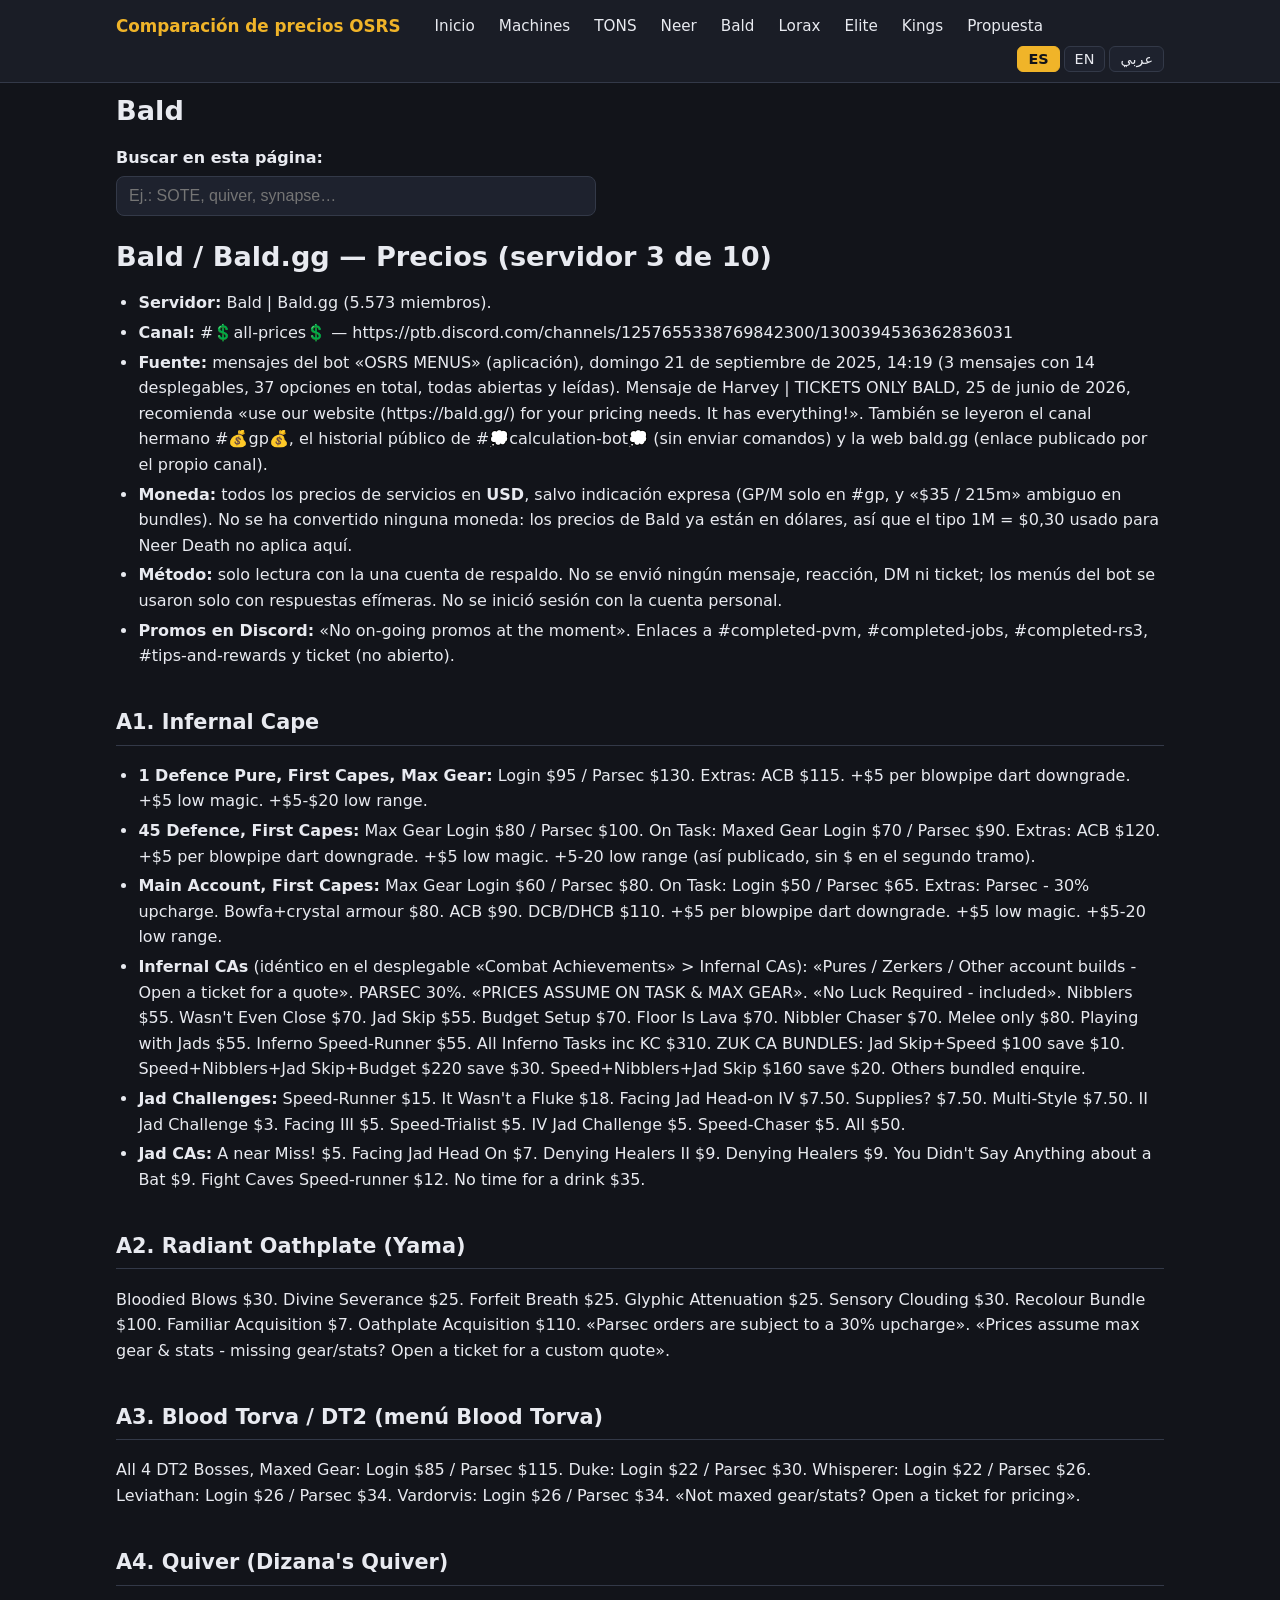
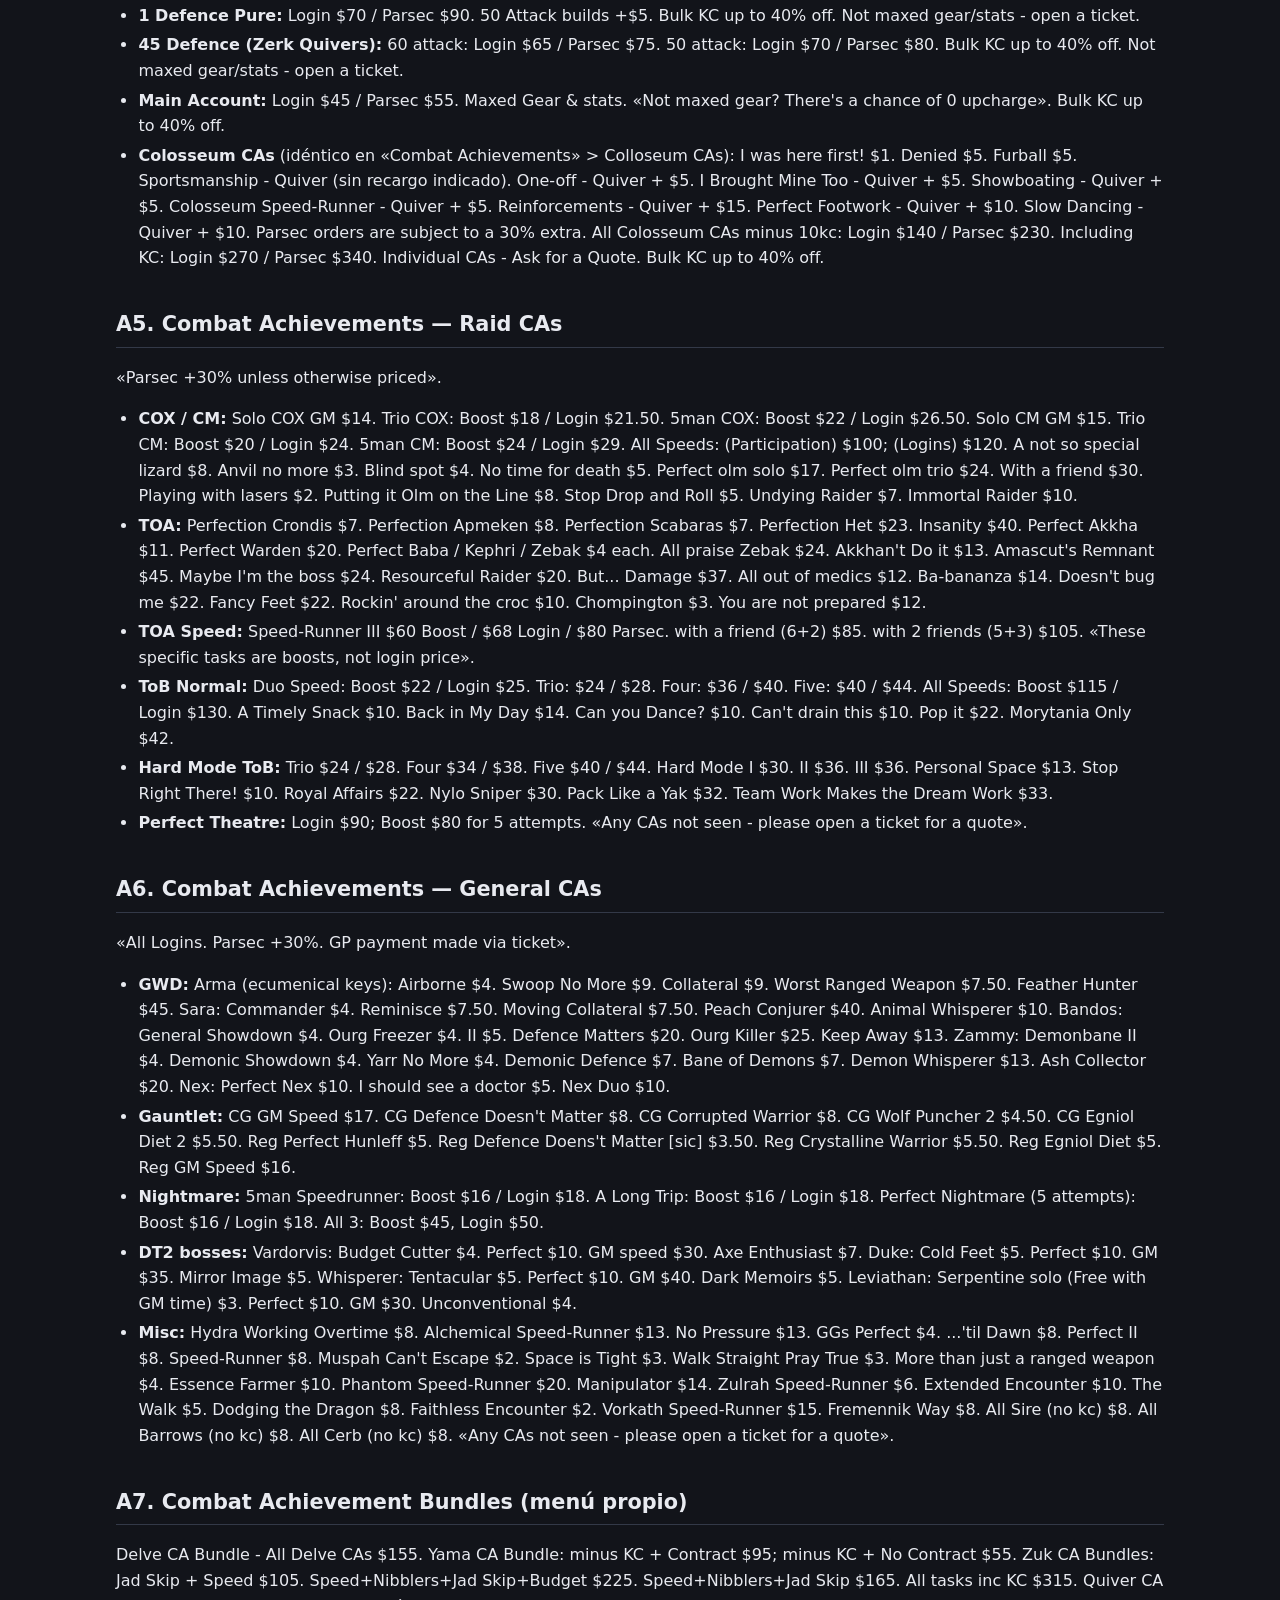
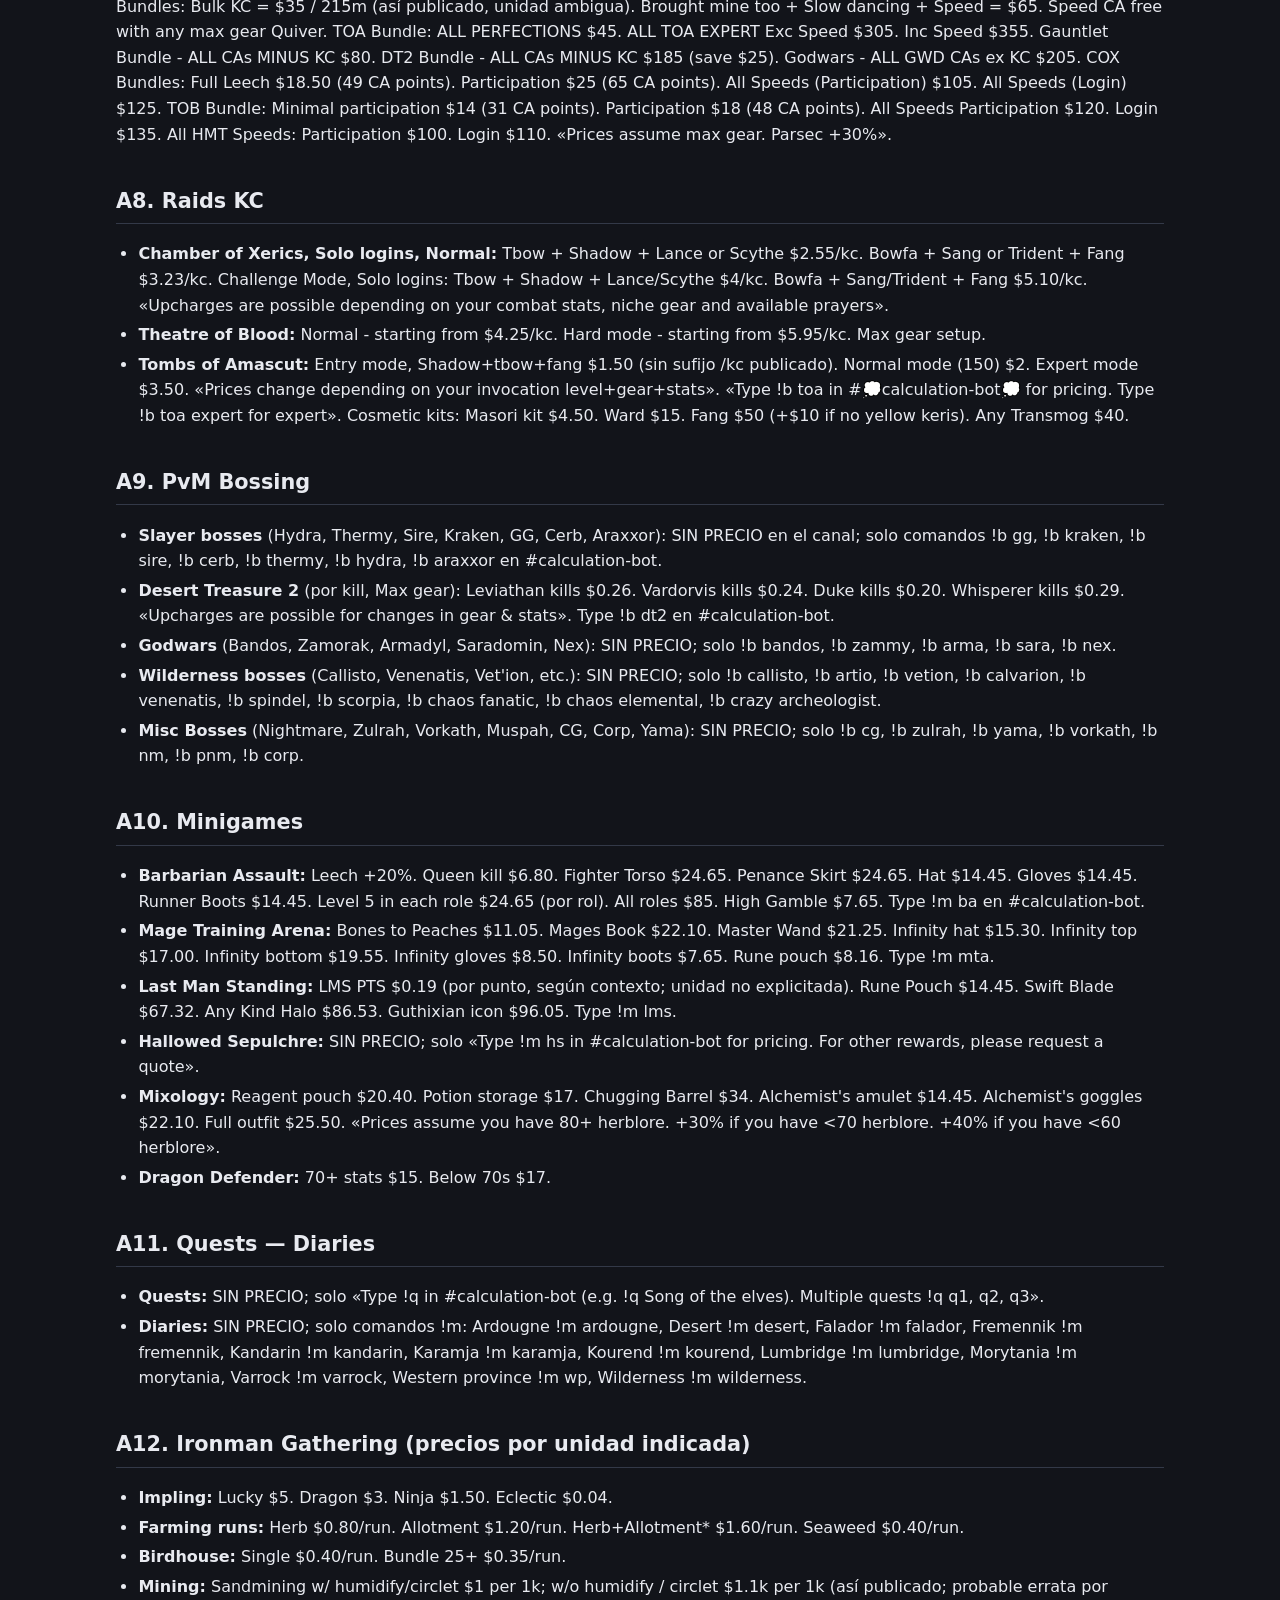
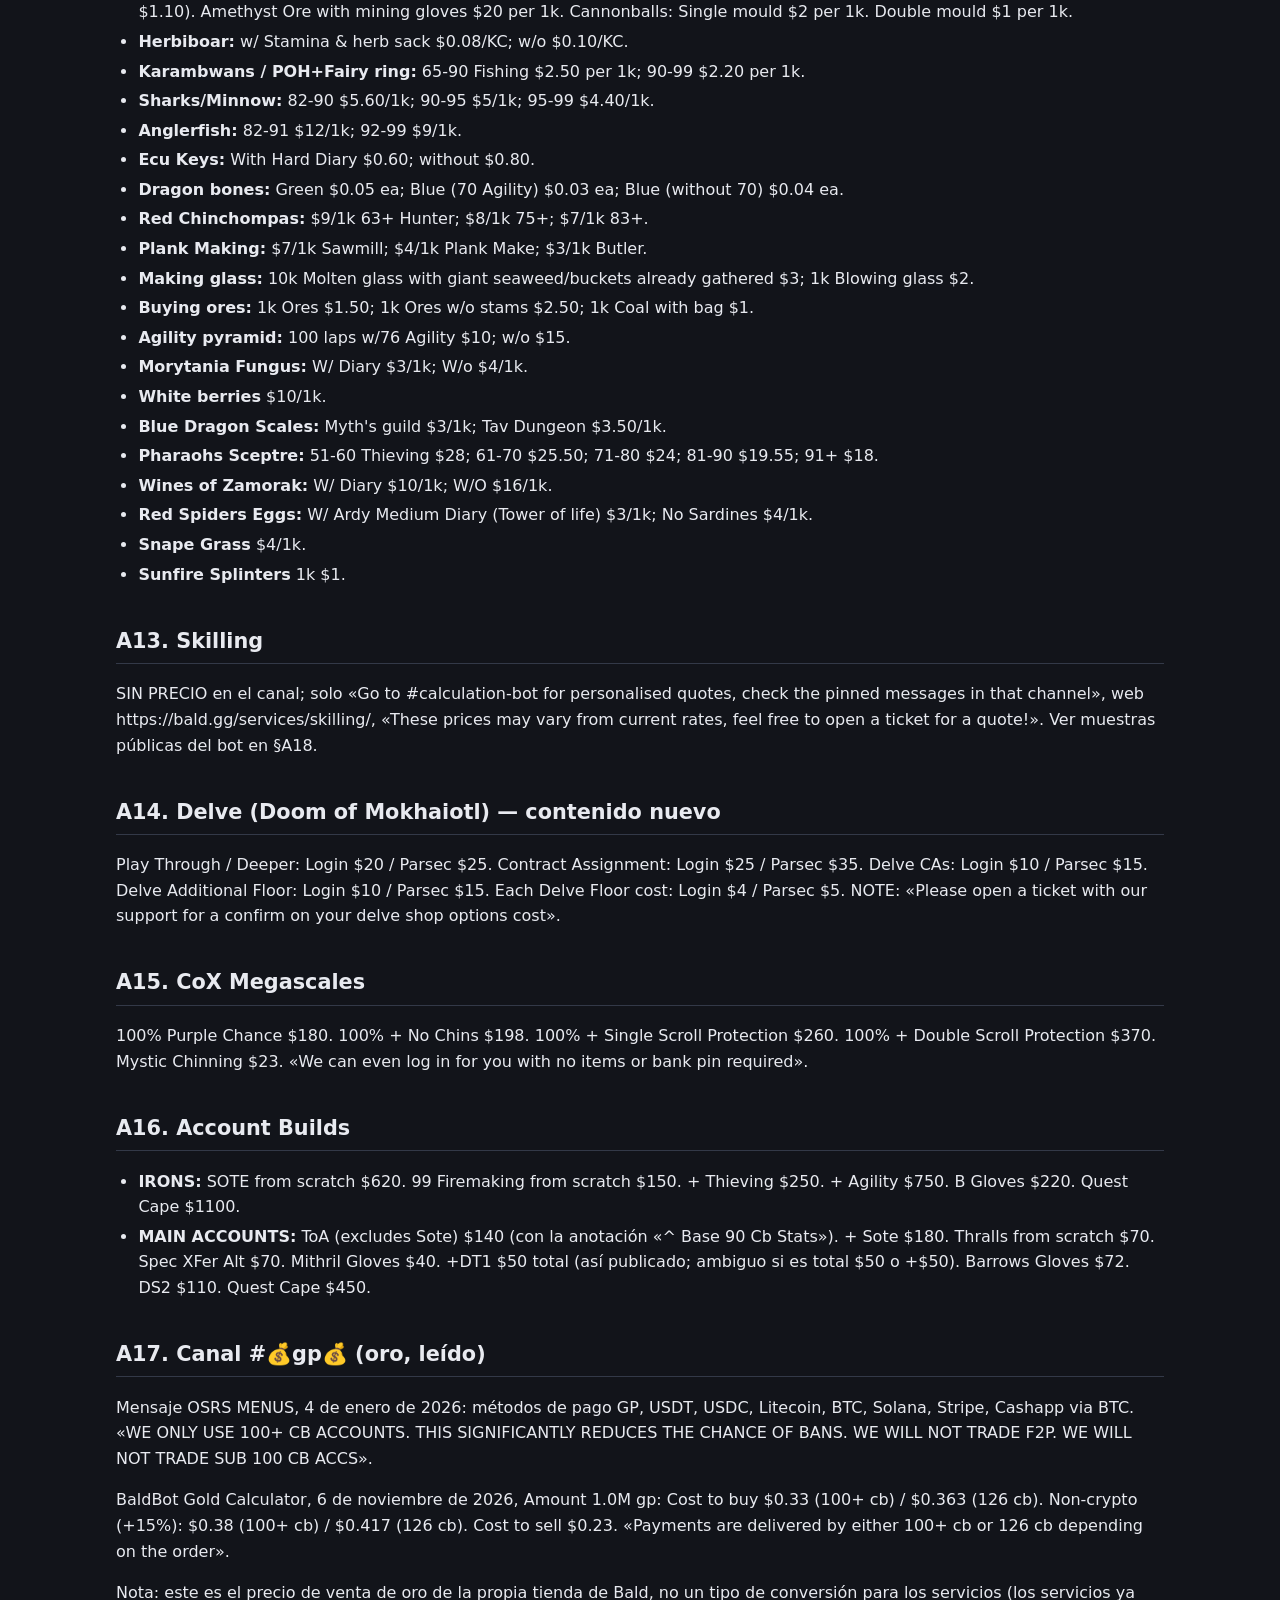
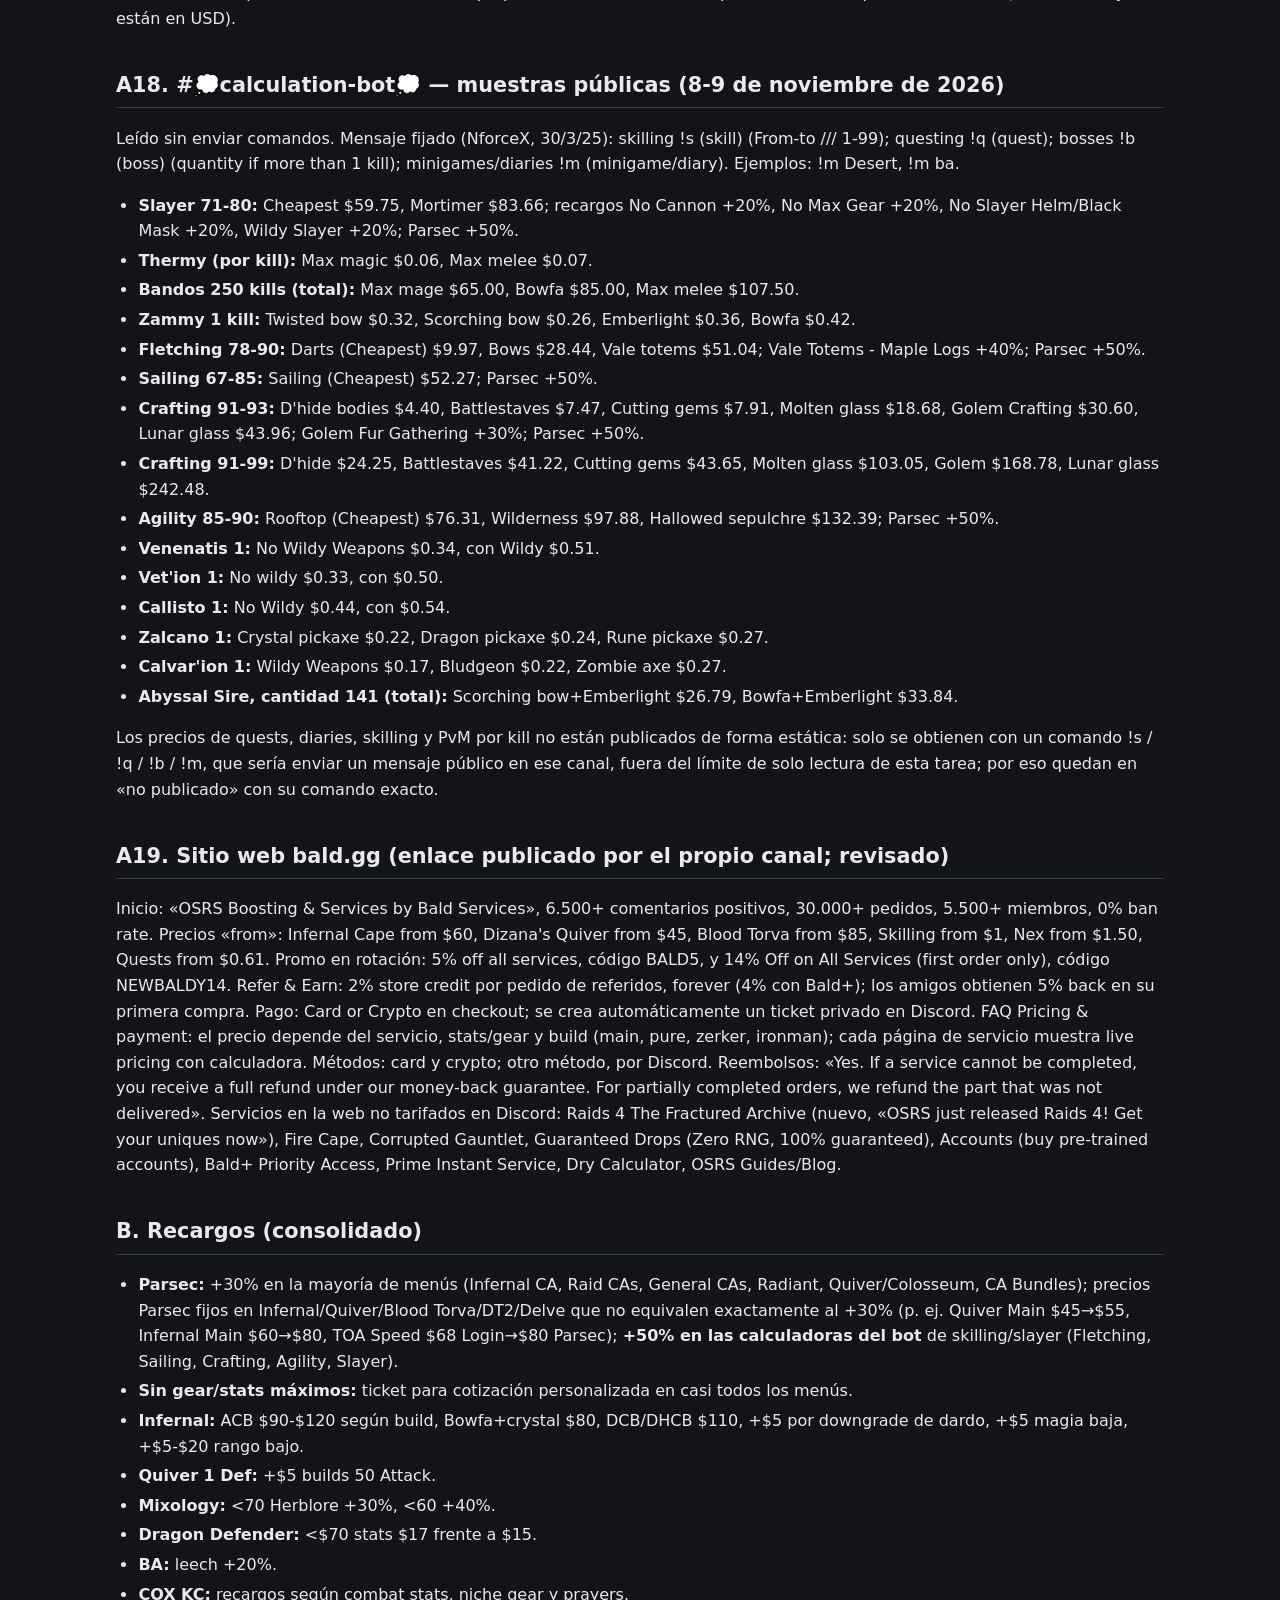
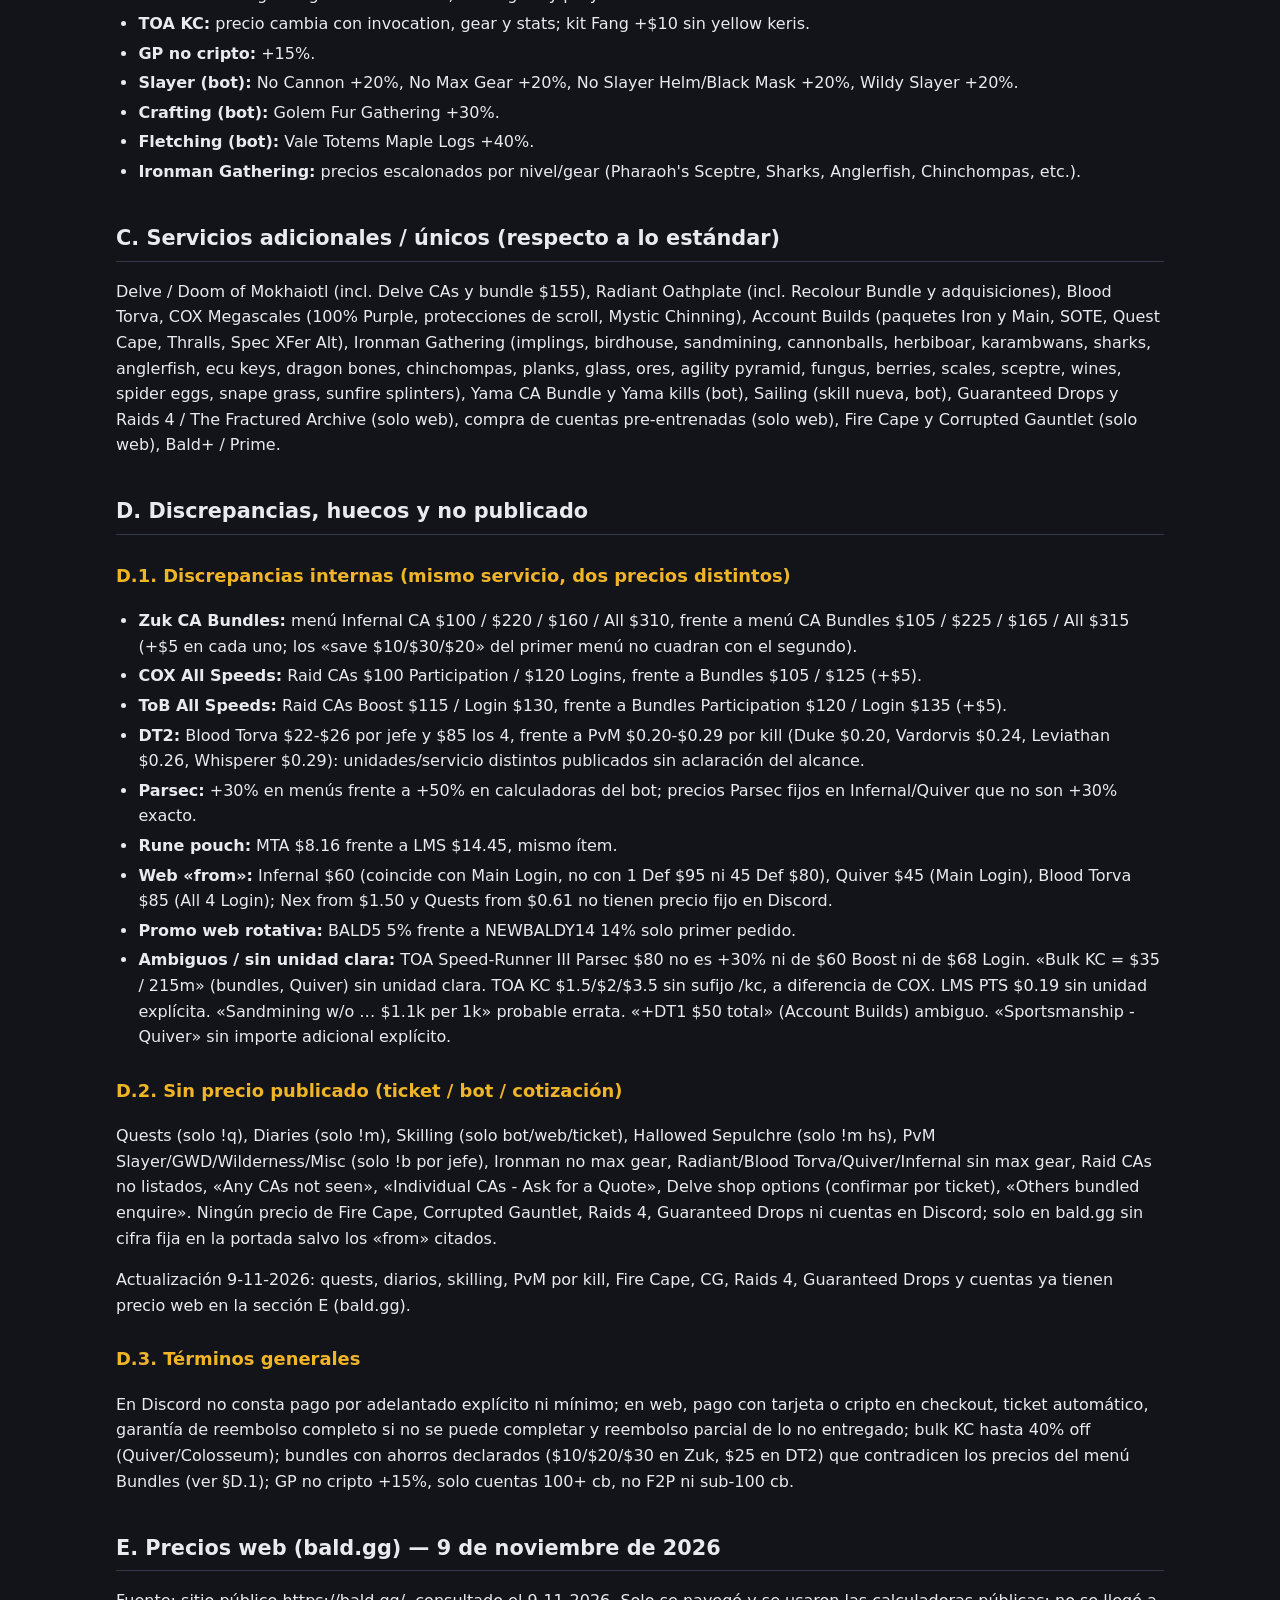
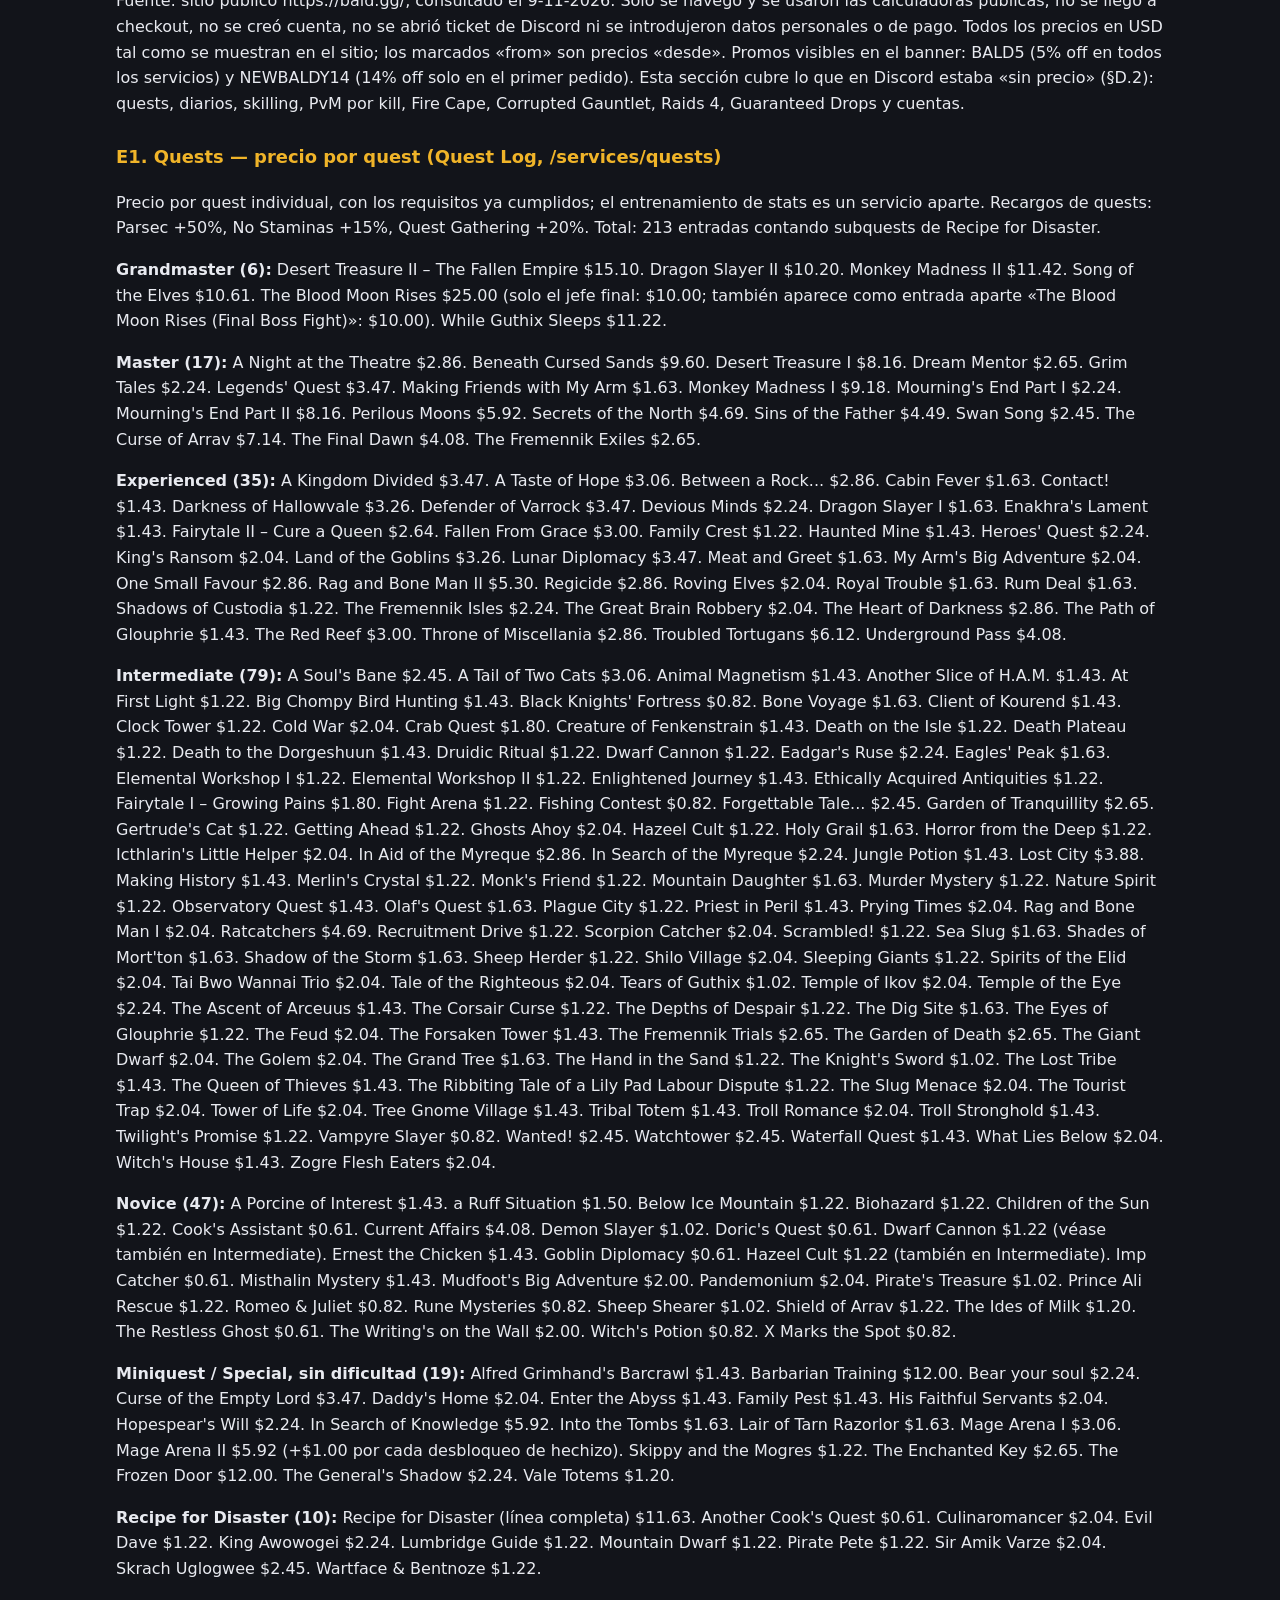
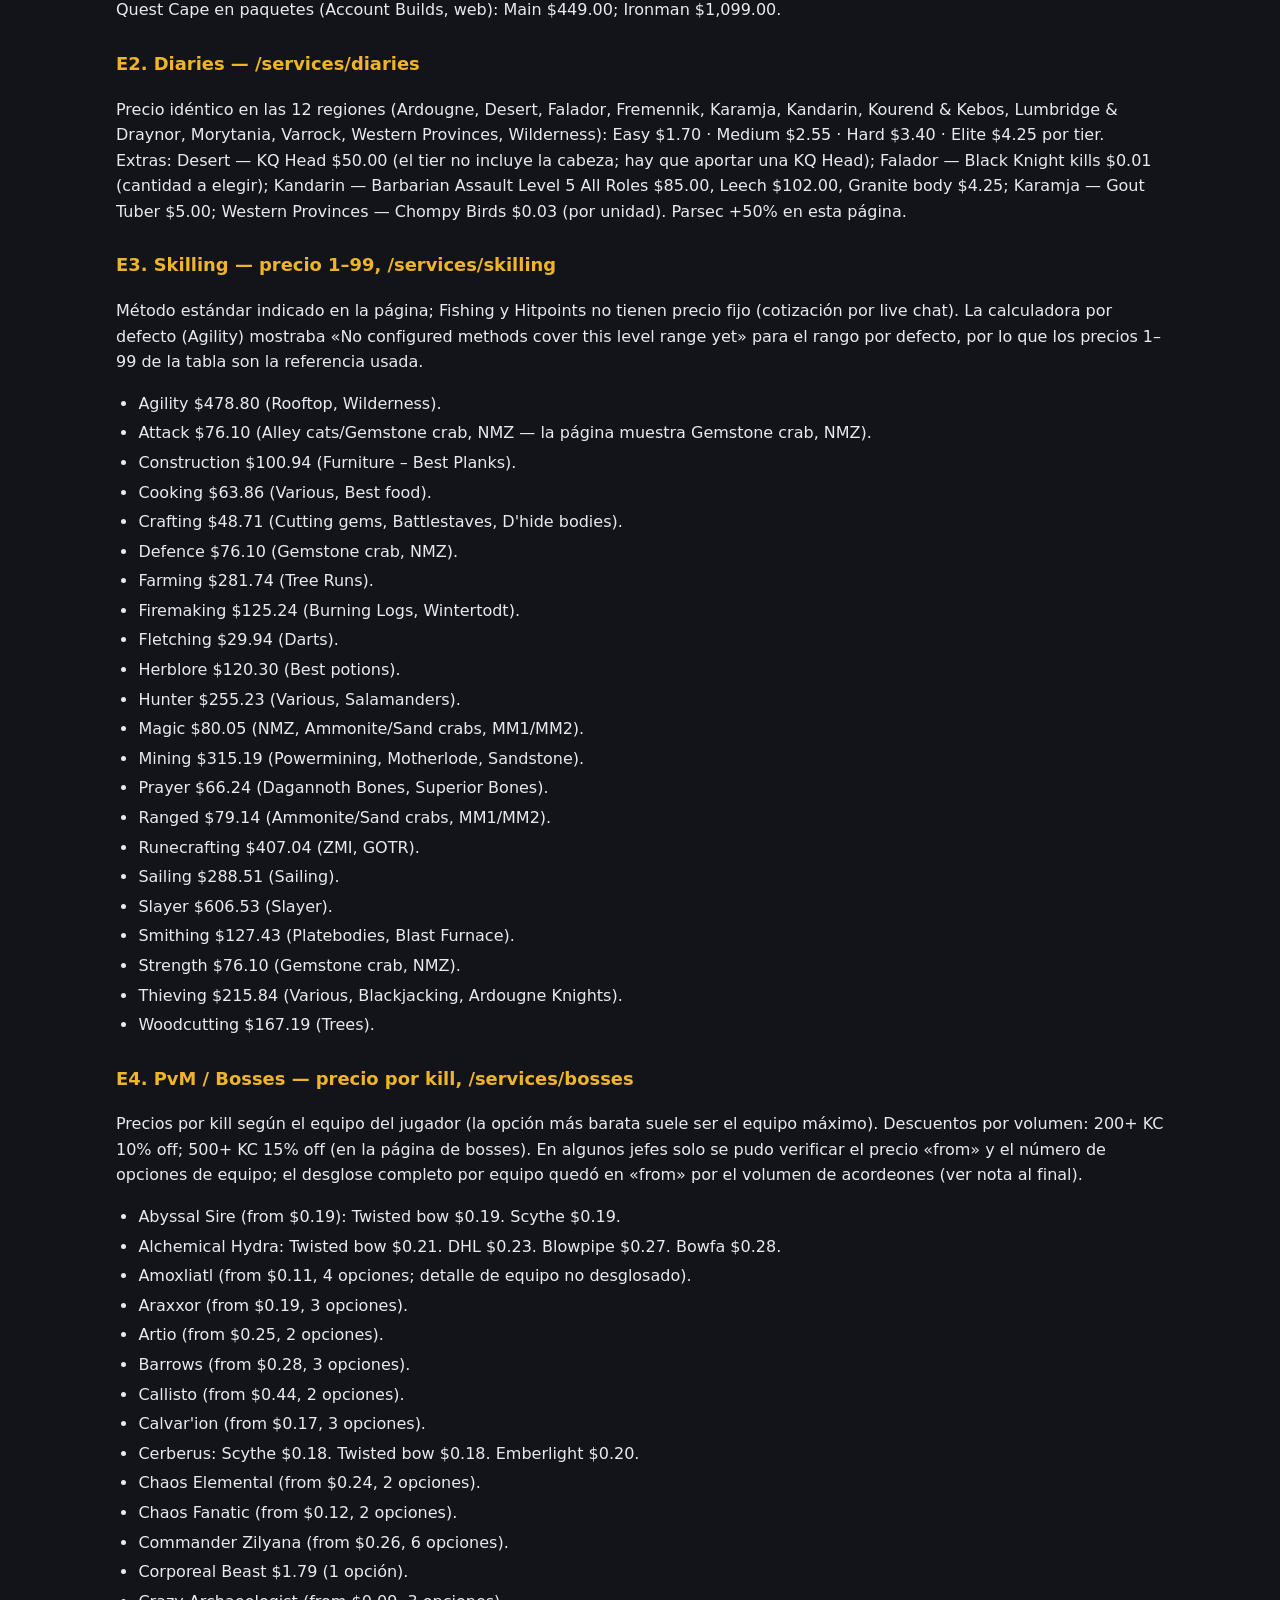
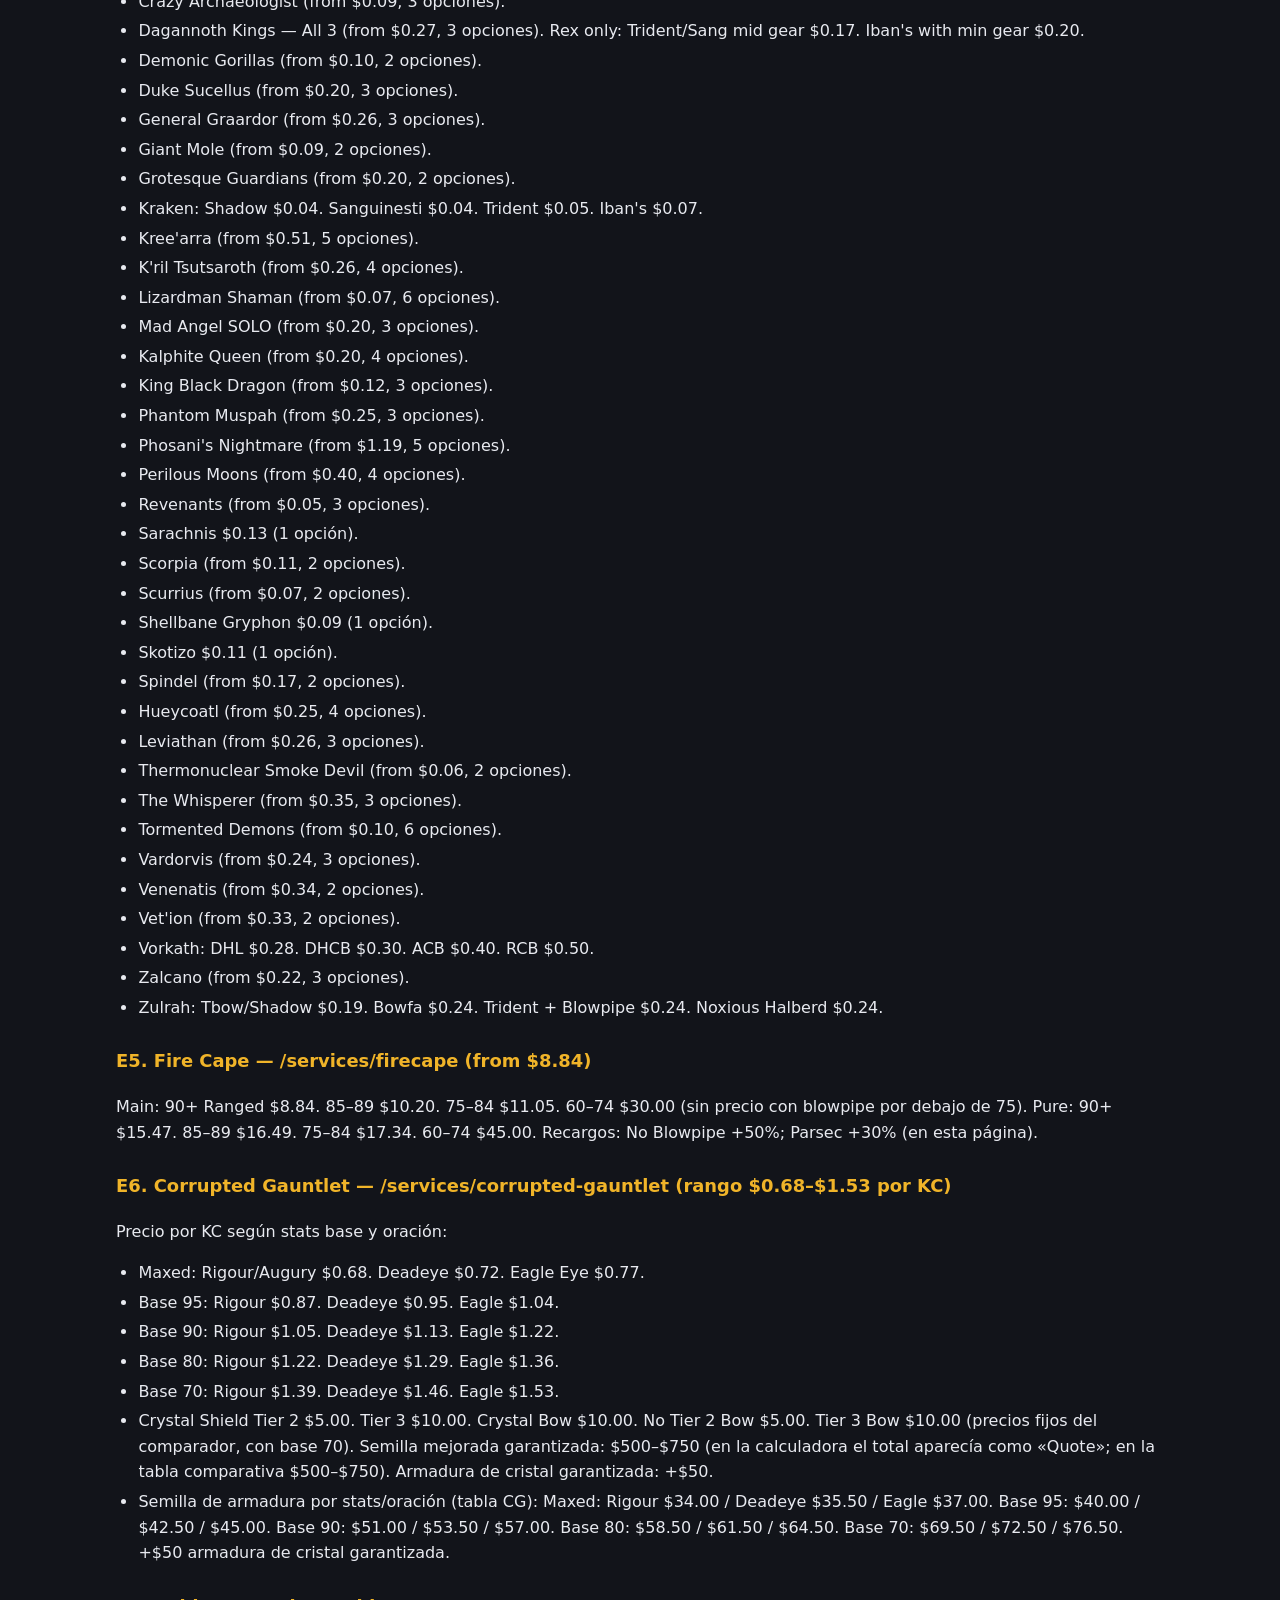
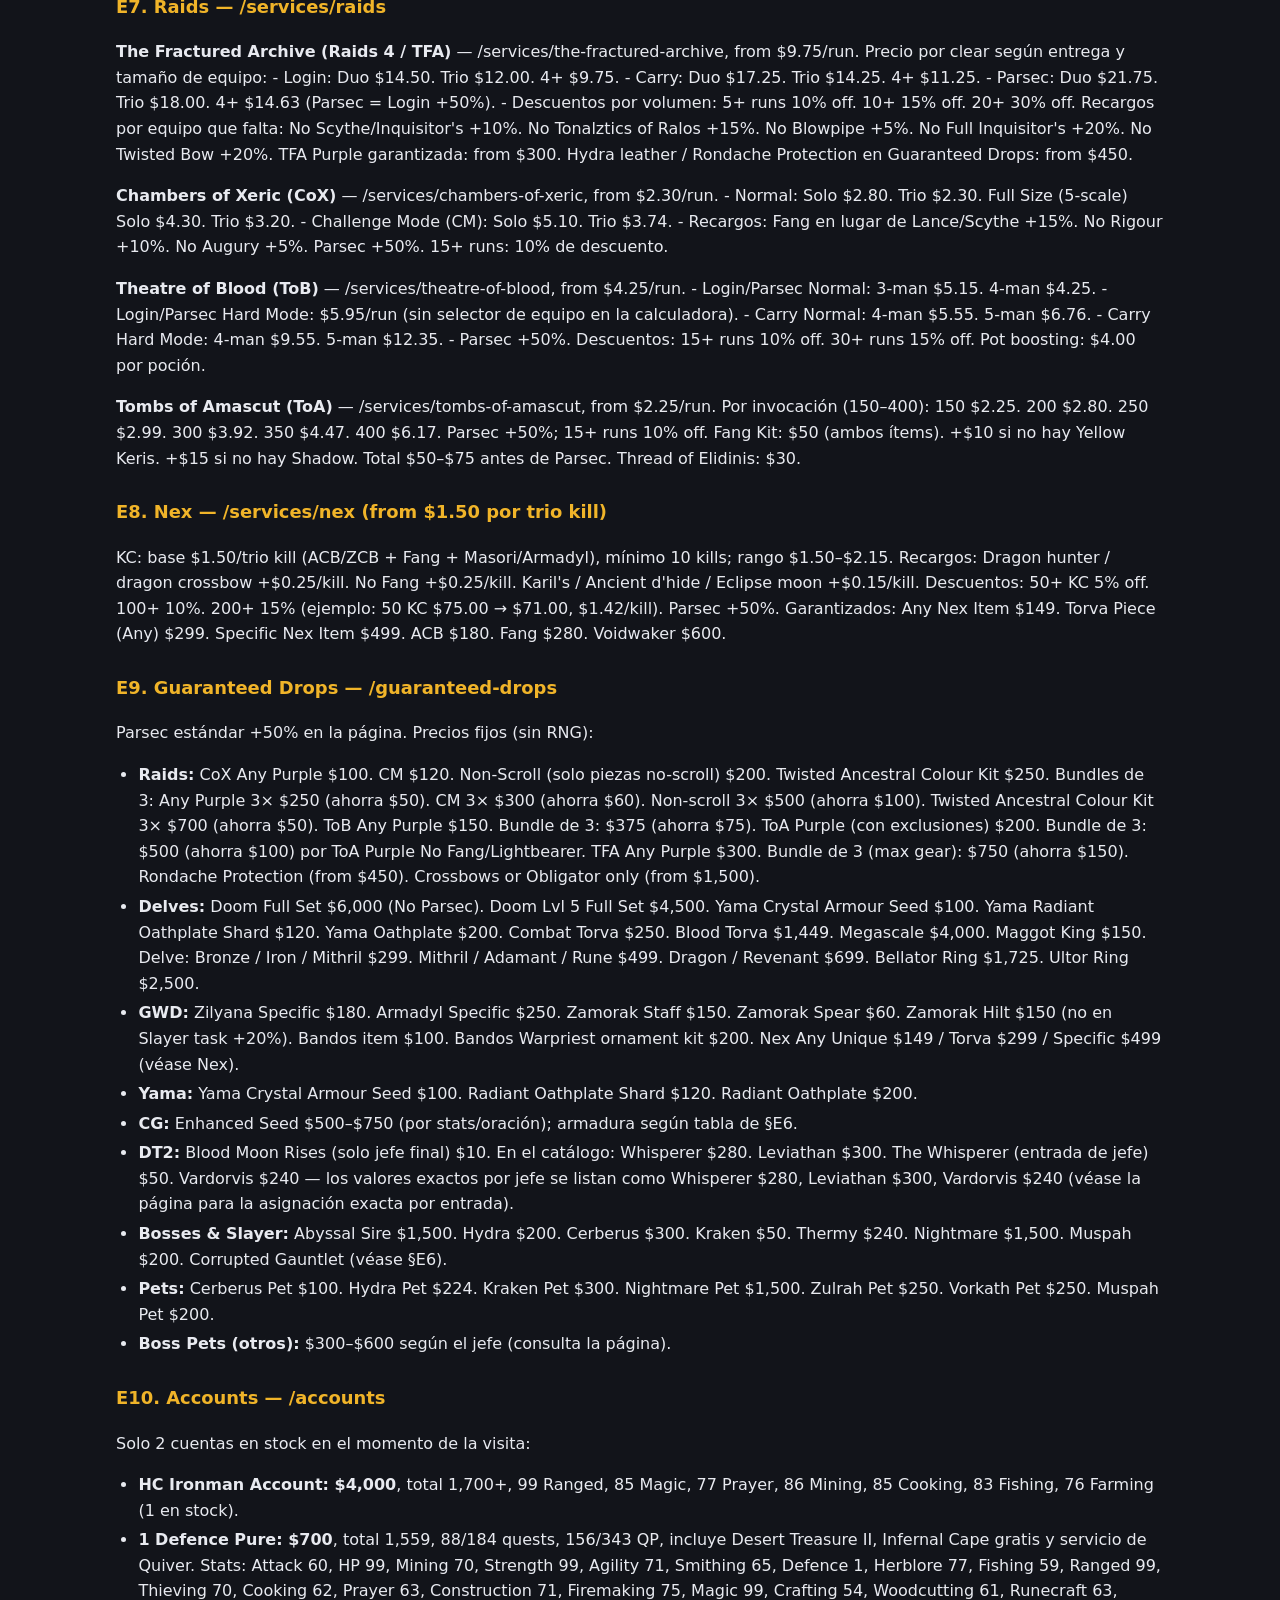
==== bald.html @ 720d5821 "Initial commit: OSRS prices site" ====
<!DOCTYPE html>
<html lang="es">
<head>
<meta charset="utf-8">
<meta name="viewport" content="width=device-width, initial-scale=1">
<title data-i18n="title_bald">Bald — Precios</title>
<link rel="stylesheet" href="style.css">
</head>
<body>
<header class="top">
  <div class="wrap">
    <a class="brand" href="index.html" data-i18n="brand">Comparación de precios OSRS</a>
    <nav><a href="index.html" data-i18n="nav_inicio">Inicio</a><a href="machines.html">Machines</a><a href="tons.html">TONS</a><a href="neer.html">Neer</a><a href="bald.html">Bald</a><a href="lorax.html">Lorax</a><a href="elite.html">Elite</a><a href="kings.html">Kings</a><a href="propuesta.html" data-i18n="nav_propuesta">Propuesta</a></nav>
    
<div class="lang-switch" role="group" aria-label="Idioma / Language / اللغة">
  <button type="button" data-lang="es" class="active" aria-pressed="true">ES</button>
  <button type="button" data-lang="en" aria-pressed="false">EN</button>
  <button type="button" data-lang="ar" aria-pressed="false">عربي</button>
</div>

  </div>
</header>
<main class="wrap">
  <h1>Bald</h1>
  
<div class="buscador">
  <label for="buscar" data-i18n="search_label">Buscar en esta página:</label>
  <input type="search" id="buscar" placeholder="Ej.: SOTE, quiver, synapse…" autocomplete="off" data-i18n-placeholder="search_placeholder">
  <p id="sin-resultados" class="sin-resultados" style="display:none" data-i18n="search_noresults">Sin resultados para esa búsqueda.</p>
</div>

  <h1 id="bald-baldgg-precios-servidor-3-de-10">Bald / Bald.gg — Precios (servidor 3 de 10)</h1>
<ul>
<li><strong>Servidor:</strong> Bald | Bald.gg (5.573 miembros).</li>
<li><strong>Canal:</strong> #💲all-prices💲 — https://ptb.discord.com/channels/1257655338769842300/1300394536362836031</li>
<li><strong>Fuente:</strong> mensajes del bot «OSRS MENUS» (aplicación), domingo 21 de septiembre de 2025, 14:19 (3 mensajes con 14 desplegables, 37 opciones en total, todas abiertas y leídas). Mensaje de Harvey | TICKETS ONLY BALD, 25 de junio de 2026, recomienda «use our website (https://bald.gg/) for your pricing needs. It has everything!». También se leyeron el canal hermano #💰gp💰, el historial público de #💭calculation-bot💭 (sin enviar comandos) y la web bald.gg (enlace publicado por el propio canal).</li>
<li><strong>Moneda:</strong> todos los precios de servicios en <strong>USD</strong>, salvo indicación expresa (GP/M solo en #gp, y «$35 / 215m» ambiguo en bundles). No se ha convertido ninguna moneda: los precios de Bald ya están en dólares, así que el tipo 1M = $0,30 usado para Neer Death no aplica aquí.</li>
<li><strong>Método:</strong> solo lectura con la una cuenta de respaldo. No se envió ningún mensaje, reacción, DM ni ticket; los menús del bot se usaron solo con respuestas efímeras. No se inició sesión con la cuenta personal.</li>
<li><strong>Promos en Discord:</strong> «No on-going promos at the moment». Enlaces a #completed-pvm, #completed-jobs, #completed-rs3, #tips-and-rewards y ticket (no abierto).</li>
</ul>
<h2 id="a1-infernal-cape">A1. Infernal Cape</h2>
<ul>
<li><strong>1 Defence Pure, First Capes, Max Gear:</strong> Login $95 / Parsec $130. Extras: ACB $115. +$5 per blowpipe dart downgrade. +$5 low magic. +$5-$20 low range.</li>
<li><strong>45 Defence, First Capes:</strong> Max Gear Login $80 / Parsec $100. On Task: Maxed Gear Login $70 / Parsec $90. Extras: ACB $120. +$5 per blowpipe dart downgrade. +$5 low magic. +5-20 low range (así publicado, sin $ en el segundo tramo).</li>
<li><strong>Main Account, First Capes:</strong> Max Gear Login $60 / Parsec $80. On Task: Login $50 / Parsec $65. Extras: Parsec - 30% upcharge. Bowfa+crystal armour $80. ACB $90. DCB/DHCB $110. +$5 per blowpipe dart downgrade. +$5 low magic. +$5-20 low range.</li>
<li><strong>Infernal CAs</strong> (idéntico en el desplegable «Combat Achievements» &gt; Infernal CAs): «Pures / Zerkers / Other account builds - Open a ticket for a quote». PARSEC 30%. «PRICES ASSUME ON TASK &amp; MAX GEAR». «No Luck Required - included». Nibblers $55. Wasn't Even Close $70. Jad Skip $55. Budget Setup $70. Floor Is Lava $70. Nibbler Chaser $70. Melee only $80. Playing with Jads $55. Inferno Speed-Runner $55. All Inferno Tasks inc KC $310. ZUK CA BUNDLES: Jad Skip+Speed $100 save $10. Speed+Nibblers+Jad Skip+Budget $220 save $30. Speed+Nibblers+Jad Skip $160 save $20. Others bundled enquire.</li>
<li><strong>Jad Challenges:</strong> Speed-Runner $15. It Wasn't a Fluke $18. Facing Jad Head-on IV $7.50. Supplies? $7.50. Multi-Style $7.50. II Jad Challenge $3. Facing III $5. Speed-Trialist $5. IV Jad Challenge $5. Speed-Chaser $5. All $50.</li>
<li><strong>Jad CAs:</strong> A near Miss! $5. Facing Jad Head On $7. Denying Healers II $9. Denying Healers $9. You Didn't Say Anything about a Bat $9. Fight Caves Speed-runner $12. No time for a drink $35.</li>
</ul>
<h2 id="a2-radiant-oathplate-yama">A2. Radiant Oathplate (Yama)</h2>
<p>Bloodied Blows $30. Divine Severance $25. Forfeit Breath $25. Glyphic Attenuation $25. Sensory Clouding $30. Recolour Bundle $100. Familiar Acquisition $7. Oathplate Acquisition $110. «Parsec orders are subject to a 30% upcharge». «Prices assume max gear &amp; stats - missing gear/stats? Open a ticket for a custom quote».</p>
<h2 id="a3-blood-torva-dt2-menu-blood-torva">A3. Blood Torva / DT2 (menú Blood Torva)</h2>
<p>All 4 DT2 Bosses, Maxed Gear: Login $85 / Parsec $115. Duke: Login $22 / Parsec $30. Whisperer: Login $22 / Parsec $26. Leviathan: Login $26 / Parsec $34. Vardorvis: Login $26 / Parsec $34. «Not maxed gear/stats? Open a ticket for pricing».</p>
<h2 id="a4-quiver-dizanas-quiver">A4. Quiver (Dizana's Quiver)</h2>
<ul>
<li><strong>1 Defence Pure:</strong> Login $70 / Parsec $90. 50 Attack builds +$5. Bulk KC up to 40% off. Not maxed gear/stats - open a ticket.</li>
<li><strong>45 Defence (Zerk Quivers):</strong> 60 attack: Login $65 / Parsec $75. 50 attack: Login $70 / Parsec $80. Bulk KC up to 40% off. Not maxed gear/stats - open a ticket.</li>
<li><strong>Main Account:</strong> Login $45 / Parsec $55. Maxed Gear &amp; stats. «Not maxed gear? There's a chance of 0 upcharge». Bulk KC up to 40% off.</li>
<li><strong>Colosseum CAs</strong> (idéntico en «Combat Achievements» &gt; Colloseum CAs): I was here first! $1. Denied $5. Furball $5. Sportsmanship - Quiver (sin recargo indicado). One-off - Quiver + $5. I Brought Mine Too - Quiver + $5. Showboating - Quiver + $5. Colosseum Speed-Runner - Quiver + $5. Reinforcements - Quiver + $15. Perfect Footwork - Quiver + $10. Slow Dancing - Quiver + $10. Parsec orders are subject to a 30% extra. All Colosseum CAs minus 10kc: Login $140 / Parsec $230. Including KC: Login $270 / Parsec $340. Individual CAs - Ask for a Quote. Bulk KC up to 40% off.</li>
</ul>
<h2 id="a5-combat-achievements-raid-cas">A5. Combat Achievements — Raid CAs</h2>
<p>«Parsec +30% unless otherwise priced».</p>
<ul>
<li><strong>COX / CM:</strong> Solo COX GM $14. Trio COX: Boost $18 / Login $21.50. 5man COX: Boost $22 / Login $26.50. Solo CM GM $15. Trio CM: Boost $20 / Login $24. 5man CM: Boost $24 / Login $29. All Speeds: (Participation) $100; (Logins) $120. A not so special lizard $8. Anvil no more $3. Blind spot $4. No time for death $5. Perfect olm solo $17. Perfect olm trio $24. With a friend $30. Playing with lasers $2. Putting it Olm on the Line $8. Stop Drop and Roll $5. Undying Raider $7. Immortal Raider $10.</li>
<li><strong>TOA:</strong> Perfection Crondis $7. Perfection Apmeken $8. Perfection Scabaras $7. Perfection Het $23. Insanity $40. Perfect Akkha $11. Perfect Warden $20. Perfect Baba / Kephri / Zebak $4 each. All praise Zebak $24. Akkhan't Do it $13. Amascut's Remnant $45. Maybe I'm the boss $24. Resourceful Raider $20. But... Damage $37. All out of medics $12. Ba-bananza $14. Doesn't bug me $22. Fancy Feet $22. Rockin' around the croc $10. Chompington $3. You are not prepared $12.</li>
<li><strong>TOA Speed:</strong> Speed-Runner III $60 Boost / $68 Login / $80 Parsec. with a friend (6+2) $85. with 2 friends (5+3) $105. «These specific tasks are boosts, not login price».</li>
<li><strong>ToB Normal:</strong> Duo Speed: Boost $22 / Login $25. Trio: $24 / $28. Four: $36 / $40. Five: $40 / $44. All Speeds: Boost $115 / Login $130. A Timely Snack $10. Back in My Day $14. Can you Dance? $10. Can't drain this $10. Pop it $22. Morytania Only $42.</li>
<li><strong>Hard Mode ToB:</strong> Trio $24 / $28. Four $34 / $38. Five $40 / $44. Hard Mode I $30. II $36. III $36. Personal Space $13. Stop Right There! $10. Royal Affairs $22. Nylo Sniper $30. Pack Like a Yak $32. Team Work Makes the Dream Work $33.</li>
<li><strong>Perfect Theatre:</strong> Login $90; Boost $80 for 5 attempts. «Any CAs not seen - please open a ticket for a quote».</li>
</ul>
<h2 id="a6-combat-achievements-general-cas">A6. Combat Achievements — General CAs</h2>
<p>«All Logins. Parsec +30%. GP payment made via ticket».</p>
<ul>
<li><strong>GWD:</strong> Arma (ecumenical keys): Airborne $4. Swoop No More $9. Collateral $9. Worst Ranged Weapon $7.50. Feather Hunter $45. Sara: Commander $4. Reminisce $7.50. Moving Collateral $7.50. Peach Conjurer $40. Animal Whisperer $10. Bandos: General Showdown $4. Ourg Freezer $4. II $5. Defence Matters $20. Ourg Killer $25. Keep Away $13. Zammy: Demonbane II $4. Demonic Showdown $4. Yarr No More $4. Demonic Defence $7. Bane of Demons $7. Demon Whisperer $13. Ash Collector $20. Nex: Perfect Nex $10. I should see a doctor $5. Nex Duo $10.</li>
<li><strong>Gauntlet:</strong> CG GM Speed $17. CG Defence Doesn't Matter $8. CG Corrupted Warrior $8. CG Wolf Puncher 2 $4.50. CG Egniol Diet 2 $5.50. Reg Perfect Hunleff $5. Reg Defence Doens't Matter [sic] $3.50. Reg Crystalline Warrior $5.50. Reg Egniol Diet $5. Reg GM Speed $16.</li>
<li><strong>Nightmare:</strong> 5man Speedrunner: Boost $16 / Login $18. A Long Trip: Boost $16 / Login $18. Perfect Nightmare (5 attempts): Boost $16 / Login $18. All 3: Boost $45, Login $50.</li>
<li><strong>DT2 bosses:</strong> Vardorvis: Budget Cutter $4. Perfect $10. GM speed $30. Axe Enthusiast $7. Duke: Cold Feet $5. Perfect $10. GM $35. Mirror Image $5. Whisperer: Tentacular $5. Perfect $10. GM $40. Dark Memoirs $5. Leviathan: Serpentine solo (Free with GM time) $3. Perfect $10. GM $30. Unconventional $4.</li>
<li><strong>Misc:</strong> Hydra Working Overtime $8. Alchemical Speed-Runner $13. No Pressure $13. GGs Perfect $4. ...'til Dawn $8. Perfect II $8. Speed-Runner $8. Muspah Can't Escape $2. Space is Tight $3. Walk Straight Pray True $3. More than just a ranged weapon $4. Essence Farmer $10. Phantom Speed-Runner $20. Manipulator $14. Zulrah Speed-Runner $6. Extended Encounter $10. The Walk $5. Dodging the Dragon $8. Faithless Encounter $2. Vorkath Speed-Runner $15. Fremennik Way $8. All Sire (no kc) $8. All Barrows (no kc) $8. All Cerb (no kc) $8. «Any CAs not seen - please open a ticket for a quote».</li>
</ul>
<h2 id="a7-combat-achievement-bundles-menu-propio">A7. Combat Achievement Bundles (menú propio)</h2>
<p>Delve CA Bundle - All Delve CAs $155. Yama CA Bundle: minus KC + Contract $95; minus KC + No Contract $55. Zuk CA Bundles: Jad Skip + Speed $105. Speed+Nibblers+Jad Skip+Budget $225. Speed+Nibblers+Jad Skip $165. All tasks inc KC $315. Quiver CA Bundles: Bulk KC = $35 / 215m (así publicado, unidad ambigua). Brought mine too + Slow dancing + Speed = $65. Speed CA free with any max gear Quiver. TOA Bundle: ALL PERFECTIONS $45. ALL TOA EXPERT Exc Speed $305. Inc Speed $355. Gauntlet Bundle - ALL CAs MINUS KC $80. DT2 Bundle - ALL CAs MINUS KC $185 (save $25). Godwars - ALL GWD CAs ex KC $205. COX Bundles: Full Leech $18.50 (49 CA points). Participation $25 (65 CA points). All Speeds (Participation) $105. All Speeds (Login) $125. TOB Bundle: Minimal participation $14 (31 CA points). Participation $18 (48 CA points). All Speeds Participation $120. Login $135. All HMT Speeds: Participation $100. Login $110. «Prices assume max gear. Parsec +30%».</p>
<h2 id="a8-raids-kc">A8. Raids KC</h2>
<ul>
<li><strong>Chamber of Xerics, Solo logins, Normal:</strong> Tbow + Shadow + Lance or Scythe $2.55/kc. Bowfa + Sang or Trident + Fang $3.23/kc. Challenge Mode, Solo logins: Tbow + Shadow + Lance/Scythe $4/kc. Bowfa + Sang/Trident + Fang $5.10/kc. «Upcharges are possible depending on your combat stats, niche gear and available prayers».</li>
<li><strong>Theatre of Blood:</strong> Normal - starting from $4.25/kc. Hard mode - starting from $5.95/kc. Max gear setup.</li>
<li><strong>Tombs of Amascut:</strong> Entry mode, Shadow+tbow+fang $1.50 (sin sufijo /kc publicado). Normal mode (150) $2. Expert mode $3.50. «Prices change depending on your invocation level+gear+stats». «Type !b toa in #💭calculation-bot💭 for pricing. Type !b toa expert for expert». Cosmetic kits: Masori kit $4.50. Ward $15. Fang $50 (+$10 if no yellow keris). Any Transmog $40.</li>
</ul>
<h2 id="a9-pvm-bossing">A9. PvM Bossing</h2>
<ul>
<li><strong>Slayer bosses</strong> (Hydra, Thermy, Sire, Kraken, GG, Cerb, Araxxor): SIN PRECIO en el canal; solo comandos !b gg, !b kraken, !b sire, !b cerb, !b thermy, !b hydra, !b araxxor en #calculation-bot.</li>
<li><strong>Desert Treasure 2</strong> (por kill, Max gear): Leviathan kills $0.26. Vardorvis kills $0.24. Duke kills $0.20. Whisperer kills $0.29. «Upcharges are possible for changes in gear &amp; stats». Type !b dt2 en #calculation-bot.</li>
<li><strong>Godwars</strong> (Bandos, Zamorak, Armadyl, Saradomin, Nex): SIN PRECIO; solo !b bandos, !b zammy, !b arma, !b sara, !b nex.</li>
<li><strong>Wilderness bosses</strong> (Callisto, Venenatis, Vet'ion, etc.): SIN PRECIO; solo !b callisto, !b artio, !b vetion, !b calvarion, !b venenatis, !b spindel, !b scorpia, !b chaos fanatic, !b chaos elemental, !b crazy archeologist.</li>
<li><strong>Misc Bosses</strong> (Nightmare, Zulrah, Vorkath, Muspah, CG, Corp, Yama): SIN PRECIO; solo !b cg, !b zulrah, !b yama, !b vorkath, !b nm, !b pnm, !b corp.</li>
</ul>
<h2 id="a10-minigames">A10. Minigames</h2>
<ul>
<li><strong>Barbarian Assault:</strong> Leech +20%. Queen kill $6.80. Fighter Torso $24.65. Penance Skirt $24.65. Hat $14.45. Gloves $14.45. Runner Boots $14.45. Level 5 in each role $24.65 (por rol). All roles $85. High Gamble $7.65. Type !m ba en #calculation-bot.</li>
<li><strong>Mage Training Arena:</strong> Bones to Peaches $11.05. Mages Book $22.10. Master Wand $21.25. Infinity hat $15.30. Infinity top $17.00. Infinity bottom $19.55. Infinity gloves $8.50. Infinity boots $7.65. Rune pouch $8.16. Type !m mta.</li>
<li><strong>Last Man Standing:</strong> LMS PTS $0.19 (por punto, según contexto; unidad no explicitada). Rune Pouch $14.45. Swift Blade $67.32. Any Kind Halo $86.53. Guthixian icon $96.05. Type !m lms.</li>
<li><strong>Hallowed Sepulchre:</strong> SIN PRECIO; solo «Type !m hs in #calculation-bot for pricing. For other rewards, please request a quote».</li>
<li><strong>Mixology:</strong> Reagent pouch $20.40. Potion storage $17. Chugging Barrel $34. Alchemist's amulet $14.45. Alchemist's goggles $22.10. Full outfit $25.50. «Prices assume you have 80+ herblore. +30% if you have &lt;70 herblore. +40% if you have &lt;60 herblore».</li>
<li><strong>Dragon Defender:</strong> 70+ stats $15. Below 70s $17.</li>
</ul>
<h2 id="a11-quests-diaries">A11. Quests — Diaries</h2>
<ul>
<li><strong>Quests:</strong> SIN PRECIO; solo «Type !q <quest name> in #calculation-bot (e.g. !q Song of the elves). Multiple quests !q q1, q2, q3».</li>
<li><strong>Diaries:</strong> SIN PRECIO; solo comandos !m: Ardougne !m ardougne, Desert !m desert, Falador !m falador, Fremennik !m fremennik, Kandarin !m kandarin, Karamja !m karamja, Kourend !m kourend, Lumbridge !m lumbridge, Morytania !m morytania, Varrock !m varrock, Western province !m wp, Wilderness !m wilderness.</li>
</ul>
<h2 id="a12-ironman-gathering-precios-por-unidad-indicada">A12. Ironman Gathering (precios por unidad indicada)</h2>
<ul>
<li><strong>Impling:</strong> Lucky $5. Dragon $3. Ninja $1.50. Eclectic $0.04.</li>
<li><strong>Farming runs:</strong> Herb $0.80/run. Allotment $1.20/run. Herb+Allotment* $1.60/run. Seaweed $0.40/run.</li>
<li><strong>Birdhouse:</strong> Single $0.40/run. Bundle 25+ $0.35/run.</li>
<li><strong>Mining:</strong> Sandmining w/ humidify/circlet $1 per 1k; w/o humidify / circlet $1.1k per 1k (así publicado; probable errata por $1.10). Amethyst Ore with mining gloves $20 per 1k. Cannonballs: Single mould $2 per 1k. Double mould $1 per 1k.</li>
<li><strong>Herbiboar:</strong> w/ Stamina &amp; herb sack $0.08/KC; w/o $0.10/KC.</li>
<li><strong>Karambwans / POH+Fairy ring:</strong> 65-90 Fishing $2.50 per 1k; 90-99 $2.20 per 1k.</li>
<li><strong>Sharks/Minnow:</strong> 82-90 $5.60/1k; 90-95 $5/1k; 95-99 $4.40/1k.</li>
<li><strong>Anglerfish:</strong> 82-91 $12/1k; 92-99 $9/1k.</li>
<li><strong>Ecu Keys:</strong> With Hard Diary $0.60; without $0.80.</li>
<li><strong>Dragon bones:</strong> Green $0.05 ea; Blue (70 Agility) $0.03 ea; Blue (without 70) $0.04 ea.</li>
<li><strong>Red Chinchompas:</strong> $9/1k 63+ Hunter; $8/1k 75+; $7/1k 83+.</li>
<li><strong>Plank Making:</strong> $7/1k Sawmill; $4/1k Plank Make; $3/1k Butler.</li>
<li><strong>Making glass:</strong> 10k Molten glass with giant seaweed/buckets already gathered $3; 1k Blowing glass $2.</li>
<li><strong>Buying ores:</strong> 1k Ores $1.50; 1k Ores w/o stams $2.50; 1k Coal with bag $1.</li>
<li><strong>Agility pyramid:</strong> 100 laps w/76 Agility $10; w/o $15.</li>
<li><strong>Morytania Fungus:</strong> W/ Diary $3/1k; W/o $4/1k.</li>
<li><strong>White berries</strong> $10/1k.</li>
<li><strong>Blue Dragon Scales:</strong> Myth's guild $3/1k; Tav Dungeon $3.50/1k.</li>
<li><strong>Pharaohs Sceptre:</strong> 51-60 Thieving $28; 61-70 $25.50; 71-80 $24; 81-90 $19.55; 91+ $18.</li>
<li><strong>Wines of Zamorak:</strong> W/ Diary $10/1k; W/O $16/1k.</li>
<li><strong>Red Spiders Eggs:</strong> W/ Ardy Medium Diary (Tower of life) $3/1k; No Sardines $4/1k.</li>
<li><strong>Snape Grass</strong> $4/1k.</li>
<li><strong>Sunfire Splinters</strong> 1k $1.</li>
</ul>
<h2 id="a13-skilling">A13. Skilling</h2>
<p>SIN PRECIO en el canal; solo «Go to #calculation-bot for personalised quotes, check the pinned messages in that channel», web https://bald.gg/services/skilling/, «These prices may vary from current rates, feel free to open a ticket for a quote!». Ver muestras públicas del bot en §A18.</p>
<h2 id="a14-delve-doom-of-mokhaiotl-contenido-nuevo">A14. Delve (Doom of Mokhaiotl) — contenido nuevo</h2>
<p>Play Through / Deeper: Login $20 / Parsec $25. Contract Assignment: Login $25 / Parsec $35. Delve CAs: Login $10 / Parsec $15. Delve Additional Floor: Login $10 / Parsec $15. Each Delve Floor cost: Login $4 / Parsec $5. NOTE: «Please open a ticket with our support for a confirm on your delve shop options cost».</p>
<h2 id="a15-cox-megascales">A15. CoX Megascales</h2>
<p>100% Purple Chance $180. 100% + No Chins $198. 100% + Single Scroll Protection $260. 100% + Double Scroll Protection $370. Mystic Chinning $23. «We can even log in for you with no items or bank pin required».</p>
<h2 id="a16-account-builds">A16. Account Builds</h2>
<ul>
<li><strong>IRONS:</strong> SOTE from scratch $620. 99 Firemaking from scratch $150. + Thieving $250. + Agility $750. B Gloves $220. Quest Cape $1100.</li>
<li><strong>MAIN ACCOUNTS:</strong> ToA (excludes Sote) $140 (con la anotación «^ Base 90 Cb Stats»). + Sote $180. Thralls from scratch $70. Spec XFer Alt $70. Mithril Gloves $40. +DT1 $50 total (así publicado; ambiguo si es total $50 o +$50). Barrows Gloves $72. DS2 $110. Quest Cape $450.</li>
</ul>
<h2 id="a17-canal-gp-oro-leido">A17. Canal #💰gp💰 (oro, leído)</h2>
<p>Mensaje OSRS MENUS, 4 de enero de 2026: métodos de pago GP, USDT, USDC, Litecoin, BTC, Solana, Stripe, Cashapp via BTC. «WE ONLY USE 100+ CB ACCOUNTS. THIS SIGNIFICANTLY REDUCES THE CHANCE OF BANS. WE WILL NOT TRADE F2P. WE WILL NOT TRADE SUB 100 CB ACCS».</p>
<p>BaldBot Gold Calculator, 6 de noviembre de 2026, Amount 1.0M gp: Cost to buy $0.33 (100+ cb) / $0.363 (126 cb). Non-crypto (+15%): $0.38 (100+ cb) / $0.417 (126 cb). Cost to sell $0.23. «Payments are delivered by either 100+ cb or 126 cb depending on the order».</p>
<p>Nota: este es el precio de venta de oro de la propia tienda de Bald, no un tipo de conversión para los servicios (los servicios ya están en USD).</p>
<h2 id="a18-calculation-bot-muestras-publicas-8-9-de-noviembre-de-2026">A18. #💭calculation-bot💭 — muestras públicas (8-9 de noviembre de 2026)</h2>
<p>Leído sin enviar comandos. Mensaje fijado (NforceX, 30/3/25): skilling !s (skill) (From-to /// 1-99); questing !q (quest); bosses !b (boss) (quantity if more than 1 kill); minigames/diaries !m (minigame/diary). Ejemplos: !m Desert, !m ba.</p>
<ul>
<li><strong>Slayer 71-80:</strong> Cheapest $59.75, Mortimer $83.66; recargos No Cannon +20%, No Max Gear +20%, No Slayer Helm/Black Mask +20%, Wildy Slayer +20%; Parsec +50%.</li>
<li><strong>Thermy (por kill):</strong> Max magic $0.06, Max melee $0.07.</li>
<li><strong>Bandos 250 kills (total):</strong> Max mage $65.00, Bowfa $85.00, Max melee $107.50.</li>
<li><strong>Zammy 1 kill:</strong> Twisted bow $0.32, Scorching bow $0.26, Emberlight $0.36, Bowfa $0.42.</li>
<li><strong>Fletching 78-90:</strong> Darts (Cheapest) $9.97, Bows $28.44, Vale totems $51.04; Vale Totems - Maple Logs +40%; Parsec +50%.</li>
<li><strong>Sailing 67-85:</strong> Sailing (Cheapest) $52.27; Parsec +50%.</li>
<li><strong>Crafting 91-93:</strong> D'hide bodies $4.40, Battlestaves $7.47, Cutting gems $7.91, Molten glass $18.68, Golem Crafting $30.60, Lunar glass $43.96; Golem Fur Gathering +30%; Parsec +50%.</li>
<li><strong>Crafting 91-99:</strong> D'hide $24.25, Battlestaves $41.22, Cutting gems $43.65, Molten glass $103.05, Golem $168.78, Lunar glass $242.48.</li>
<li><strong>Agility 85-90:</strong> Rooftop (Cheapest) $76.31, Wilderness $97.88, Hallowed sepulchre $132.39; Parsec +50%.</li>
<li><strong>Venenatis 1:</strong> No Wildy Weapons $0.34, con Wildy $0.51.</li>
<li><strong>Vet'ion 1:</strong> No wildy $0.33, con $0.50.</li>
<li><strong>Callisto 1:</strong> No Wildy $0.44, con $0.54.</li>
<li><strong>Zalcano 1:</strong> Crystal pickaxe $0.22, Dragon pickaxe $0.24, Rune pickaxe $0.27.</li>
<li><strong>Calvar'ion 1:</strong> Wildy Weapons $0.17, Bludgeon $0.22, Zombie axe $0.27.</li>
<li><strong>Abyssal Sire, cantidad 141 (total):</strong> Scorching bow+Emberlight $26.79, Bowfa+Emberlight $33.84.</li>
</ul>
<p>Los precios de quests, diaries, skilling y PvM por kill no están publicados de forma estática: solo se obtienen con un comando !s / !q / !b / !m, que sería enviar un mensaje público en ese canal, fuera del límite de solo lectura de esta tarea; por eso quedan en «no publicado» con su comando exacto.</p>
<h2 id="a19-sitio-web-baldgg-enlace-publicado-por-el-propio-canal-revisado">A19. Sitio web bald.gg (enlace publicado por el propio canal; revisado)</h2>
<p>Inicio: «OSRS Boosting &amp; Services by Bald Services», 6.500+ comentarios positivos, 30.000+ pedidos, 5.500+ miembros, 0% ban rate. Precios «from»: Infernal Cape from $60, Dizana's Quiver from $45, Blood Torva from $85, Skilling from $1, Nex from $1.50, Quests from $0.61. Promo en rotación: 5% off all services, código BALD5, y 14% Off on All Services (first order only), código NEWBALDY14. Refer &amp; Earn: 2% store credit por pedido de referidos, forever (4% con Bald+); los amigos obtienen 5% back en su primera compra. Pago: Card or Crypto en checkout; se crea automáticamente un ticket privado en Discord. FAQ Pricing &amp; payment: el precio depende del servicio, stats/gear y build (main, pure, zerker, ironman); cada página de servicio muestra live pricing con calculadora. Métodos: card y crypto; otro método, por Discord. Reembolsos: «Yes. If a service cannot be completed, you receive a full refund under our money-back guarantee. For partially completed orders, we refund the part that was not delivered». Servicios en la web no tarifados en Discord: Raids 4 The Fractured Archive (nuevo, «OSRS just released Raids 4! Get your uniques now»), Fire Cape, Corrupted Gauntlet, Guaranteed Drops (Zero RNG, 100% guaranteed), Accounts (buy pre-trained accounts), Bald+ Priority Access, Prime Instant Service, Dry Calculator, OSRS Guides/Blog.</p>
<h2 id="b-recargos-consolidado">B. Recargos (consolidado)</h2>
<ul>
<li><strong>Parsec:</strong> +30% en la mayoría de menús (Infernal CA, Raid CAs, General CAs, Radiant, Quiver/Colosseum, CA Bundles); precios Parsec fijos en Infernal/Quiver/Blood Torva/DT2/Delve que no equivalen exactamente al +30% (p. ej. Quiver Main $45→$55, Infernal Main $60→$80, TOA Speed $68 Login→$80 Parsec); <strong>+50% en las calculadoras del bot</strong> de skilling/slayer (Fletching, Sailing, Crafting, Agility, Slayer).</li>
<li><strong>Sin gear/stats máximos:</strong> ticket para cotización personalizada en casi todos los menús.</li>
<li><strong>Infernal:</strong> ACB $90-$120 según build, Bowfa+crystal $80, DCB/DHCB $110, +$5 por downgrade de dardo, +$5 magia baja, +$5-$20 rango bajo.</li>
<li><strong>Quiver 1 Def:</strong> +$5 builds 50 Attack.</li>
<li><strong>Mixology:</strong> &lt;70 Herblore +30%, &lt;60 +40%.</li>
<li><strong>Dragon Defender:</strong> &lt;$70 stats $17 frente a $15.</li>
<li><strong>BA:</strong> leech +20%.</li>
<li><strong>COX KC:</strong> recargos según combat stats, niche gear y prayers.</li>
<li><strong>TOA KC:</strong> precio cambia con invocation, gear y stats; kit Fang +$10 sin yellow keris.</li>
<li><strong>GP no cripto:</strong> +15%.</li>
<li><strong>Slayer (bot):</strong> No Cannon +20%, No Max Gear +20%, No Slayer Helm/Black Mask +20%, Wildy Slayer +20%.</li>
<li><strong>Crafting (bot):</strong> Golem Fur Gathering +30%.</li>
<li><strong>Fletching (bot):</strong> Vale Totems Maple Logs +40%.</li>
<li><strong>Ironman Gathering:</strong> precios escalonados por nivel/gear (Pharaoh's Sceptre, Sharks, Anglerfish, Chinchompas, etc.).</li>
</ul>
<h2 id="c-servicios-adicionales-unicos-respecto-a-lo-estandar">C. Servicios adicionales / únicos (respecto a lo estándar)</h2>
<p>Delve / Doom of Mokhaiotl (incl. Delve CAs y bundle $155), Radiant Oathplate (incl. Recolour Bundle y adquisiciones), Blood Torva, COX Megascales (100% Purple, protecciones de scroll, Mystic Chinning), Account Builds (paquetes Iron y Main, SOTE, Quest Cape, Thralls, Spec XFer Alt), Ironman Gathering (implings, birdhouse, sandmining, cannonballs, herbiboar, karambwans, sharks, anglerfish, ecu keys, dragon bones, chinchompas, planks, glass, ores, agility pyramid, fungus, berries, scales, sceptre, wines, spider eggs, snape grass, sunfire splinters), Yama CA Bundle y Yama kills (bot), Sailing (skill nueva, bot), Guaranteed Drops y Raids 4 / The Fractured Archive (solo web), compra de cuentas pre-entrenadas (solo web), Fire Cape y Corrupted Gauntlet (solo web), Bald+ / Prime.</p>
<h2 id="d-discrepancias-huecos-y-no-publicado">D. Discrepancias, huecos y no publicado</h2>
<h3 id="d1-discrepancias-internas-mismo-servicio-dos-precios-distintos">D.1. Discrepancias internas (mismo servicio, dos precios distintos)</h3>
<ul>
<li><strong>Zuk CA Bundles:</strong> menú Infernal CA $100 / $220 / $160 / All $310, frente a menú CA Bundles $105 / $225 / $165 / All $315 (+$5 en cada uno; los «save $10/$30/$20» del primer menú no cuadran con el segundo).</li>
<li><strong>COX All Speeds:</strong> Raid CAs $100 Participation / $120 Logins, frente a Bundles $105 / $125 (+$5).</li>
<li><strong>ToB All Speeds:</strong> Raid CAs Boost $115 / Login $130, frente a Bundles Participation $120 / Login $135 (+$5).</li>
<li><strong>DT2:</strong> Blood Torva $22-$26 por jefe y $85 los 4, frente a PvM $0.20-$0.29 por kill (Duke $0.20, Vardorvis $0.24, Leviathan $0.26, Whisperer $0.29): unidades/servicio distintos publicados sin aclaración del alcance.</li>
<li><strong>Parsec:</strong> +30% en menús frente a +50% en calculadoras del bot; precios Parsec fijos en Infernal/Quiver que no son +30% exacto.</li>
<li><strong>Rune pouch:</strong> MTA $8.16 frente a LMS $14.45, mismo ítem.</li>
<li><strong>Web «from»:</strong> Infernal $60 (coincide con Main Login, no con 1 Def $95 ni 45 Def $80), Quiver $45 (Main Login), Blood Torva $85 (All 4 Login); Nex from $1.50 y Quests from $0.61 no tienen precio fijo en Discord.</li>
<li><strong>Promo web rotativa:</strong> BALD5 5% frente a NEWBALDY14 14% solo primer pedido.</li>
<li><strong>Ambiguos / sin unidad clara:</strong> TOA Speed-Runner III Parsec $80 no es +30% ni de $60 Boost ni de $68 Login. «Bulk KC = $35 / 215m» (bundles, Quiver) sin unidad clara. TOA KC $1.5/$2/$3.5 sin sufijo /kc, a diferencia de COX. LMS PTS $0.19 sin unidad explícita. «Sandmining w/o … $1.1k per 1k» probable errata. «+DT1 $50 total» (Account Builds) ambiguo. «Sportsmanship - Quiver» sin importe adicional explícito.</li>
</ul>
<h3 id="d2-sin-precio-publicado-ticket-bot-cotizacion">D.2. Sin precio publicado (ticket / bot / cotización)</h3>
<p>Quests (solo !q), Diaries (solo !m), Skilling (solo bot/web/ticket), Hallowed Sepulchre (solo !m hs), PvM Slayer/GWD/Wilderness/Misc (solo !b por jefe), Ironman no max gear, Radiant/Blood Torva/Quiver/Infernal sin max gear, Raid CAs no listados, «Any CAs not seen», «Individual CAs - Ask for a Quote», Delve shop options (confirmar por ticket), «Others bundled enquire». Ningún precio de Fire Cape, Corrupted Gauntlet, Raids 4, Guaranteed Drops ni cuentas en Discord; solo en bald.gg sin cifra fija en la portada salvo los «from» citados.</p>
<p>Actualización 9-11-2026: quests, diarios, skilling, PvM por kill, Fire Cape, CG, Raids 4, Guaranteed Drops y cuentas ya tienen precio web en la sección E (bald.gg).</p>
<h3 id="d3-terminos-generales">D.3. Términos generales</h3>
<p>En Discord no consta pago por adelantado explícito ni mínimo; en web, pago con tarjeta o cripto en checkout, ticket automático, garantía de reembolso completo si no se puede completar y reembolso parcial de lo no entregado; bulk KC hasta 40% off (Quiver/Colosseum); bundles con ahorros declarados ($10/$20/$30 en Zuk, $25 en DT2) que contradicen los precios del menú Bundles (ver §D.1); GP no cripto +15%, solo cuentas 100+ cb, no F2P ni sub-100 cb.</p>
<h2 id="e-precios-web-baldgg-9-de-noviembre-de-2026">E. Precios web (bald.gg) — 9 de noviembre de 2026</h2>
<p>Fuente: sitio público https://bald.gg/, consultado el 9-11-2026. Solo se navegó y se usaron las calculadoras públicas; no se llegó a checkout, no se creó cuenta, no se abrió ticket de Discord ni se introdujeron datos personales o de pago. Todos los precios en USD tal como se muestran en el sitio; los marcados «from» son precios «desde». Promos visibles en el banner: BALD5 (5% off en todos los servicios) y NEWBALDY14 (14% off solo en el primer pedido). Esta sección cubre lo que en Discord estaba «sin precio» (§D.2): quests, diarios, skilling, PvM por kill, Fire Cape, Corrupted Gauntlet, Raids 4, Guaranteed Drops y cuentas.</p>
<h3 id="e1-quests-precio-por-quest-quest-log-servicesquests">E1. Quests — precio por quest (Quest Log, /services/quests)</h3>
<p>Precio por quest individual, con los requisitos ya cumplidos; el entrenamiento de stats es un servicio aparte. Recargos de quests: Parsec +50%, No Staminas +15%, Quest Gathering +20%. Total: 213 entradas contando subquests de Recipe for Disaster.</p>
<p><strong>Grandmaster (6):</strong> Desert Treasure II – The Fallen Empire $15.10. Dragon Slayer II $10.20. Monkey Madness II $11.42. Song of the Elves $10.61. The Blood Moon Rises $25.00 (solo el jefe final: $10.00; también aparece como entrada aparte «The Blood Moon Rises (Final Boss Fight)»: $10.00). While Guthix Sleeps $11.22.</p>
<p><strong>Master (17):</strong> A Night at the Theatre $2.86. Beneath Cursed Sands $9.60. Desert Treasure I $8.16. Dream Mentor $2.65. Grim Tales $2.24. Legends' Quest $3.47. Making Friends with My Arm $1.63. Monkey Madness I $9.18. Mourning's End Part I $2.24. Mourning's End Part II $8.16. Perilous Moons $5.92. Secrets of the North $4.69. Sins of the Father $4.49. Swan Song $2.45. The Curse of Arrav $7.14. The Final Dawn $4.08. The Fremennik Exiles $2.65.</p>
<p><strong>Experienced (35):</strong> A Kingdom Divided $3.47. A Taste of Hope $3.06. Between a Rock... $2.86. Cabin Fever $1.63. Contact! $1.43. Darkness of Hallowvale $3.26. Defender of Varrock $3.47. Devious Minds $2.24. Dragon Slayer I $1.63. Enakhra's Lament $1.43. Fairytale II – Cure a Queen $2.64. Fallen From Grace $3.00. Family Crest $1.22. Haunted Mine $1.43. Heroes' Quest $2.24. King's Ransom $2.04. Land of the Goblins $3.26. Lunar Diplomacy $3.47. Meat and Greet $1.63. My Arm's Big Adventure $2.04. One Small Favour $2.86. Rag and Bone Man II $5.30. Regicide $2.86. Roving Elves $2.04. Royal Trouble $1.63. Rum Deal $1.63. Shadows of Custodia $1.22. The Fremennik Isles $2.24. The Great Brain Robbery $2.04. The Heart of Darkness $2.86. The Path of Glouphrie $1.43. The Red Reef $3.00. Throne of Miscellania $2.86. Troubled Tortugans $6.12. Underground Pass $4.08.</p>
<p><strong>Intermediate (79):</strong> A Soul's Bane $2.45. A Tail of Two Cats $3.06. Animal Magnetism $1.43. Another Slice of H.A.M. $1.43. At First Light $1.22. Big Chompy Bird Hunting $1.43. Black Knights' Fortress $0.82. Bone Voyage $1.63. Client of Kourend $1.43. Clock Tower $1.22. Cold War $2.04. Crab Quest $1.80. Creature of Fenkenstrain $1.43. Death on the Isle $1.22. Death Plateau $1.22. Death to the Dorgeshuun $1.43. Druidic Ritual $1.22. Dwarf Cannon $1.22. Eadgar's Ruse $2.24. Eagles' Peak $1.63. Elemental Workshop I $1.22. Elemental Workshop II $1.22. Enlightened Journey $1.43. Ethically Acquired Antiquities $1.22. Fairytale I – Growing Pains $1.80. Fight Arena $1.22. Fishing Contest $0.82. Forgettable Tale... $2.45. Garden of Tranquillity $2.65. Gertrude's Cat $1.22. Getting Ahead $1.22. Ghosts Ahoy $2.04. Hazeel Cult $1.22. Holy Grail $1.63. Horror from the Deep $1.22. Icthlarin's Little Helper $2.04. In Aid of the Myreque $2.86. In Search of the Myreque $2.24. Jungle Potion $1.43. Lost City $3.88. Making History $1.43. Merlin's Crystal $1.22. Monk's Friend $1.22. Mountain Daughter $1.63. Murder Mystery $1.22. Nature Spirit $1.22. Observatory Quest $1.43. Olaf's Quest $1.63. Plague City $1.22. Priest in Peril $1.43. Prying Times $2.04. Rag and Bone Man I $2.04. Ratcatchers $4.69. Recruitment Drive $1.22. Scorpion Catcher $2.04. Scrambled! $1.22. Sea Slug $1.63. Shades of Mort'ton $1.63. Shadow of the Storm $1.63. Sheep Herder $1.22. Shilo Village $2.04. Sleeping Giants $1.22. Spirits of the Elid $2.04. Tai Bwo Wannai Trio $2.04. Tale of the Righteous $2.04. Tears of Guthix $1.02. Temple of Ikov $2.04. Temple of the Eye $2.24. The Ascent of Arceuus $1.43. The Corsair Curse $1.22. The Depths of Despair $1.22. The Dig Site $1.63. The Eyes of Glouphrie $1.22. The Feud $2.04. The Forsaken Tower $1.43. The Fremennik Trials $2.65. The Garden of Death $2.65. The Giant Dwarf $2.04. The Golem $2.04. The Grand Tree $1.63. The Hand in the Sand $1.22. The Knight's Sword $1.02. The Lost Tribe $1.43. The Queen of Thieves $1.43. The Ribbiting Tale of a Lily Pad Labour Dispute $1.22. The Slug Menace $2.04. The Tourist Trap $2.04. Tower of Life $2.04. Tree Gnome Village $1.43. Tribal Totem $1.43. Troll Romance $2.04. Troll Stronghold $1.43. Twilight's Promise $1.22. Vampyre Slayer $0.82. Wanted! $2.45. Watchtower $2.45. Waterfall Quest $1.43. What Lies Below $2.04. Witch's House $1.43. Zogre Flesh Eaters $2.04.</p>
<p><strong>Novice (47):</strong> A Porcine of Interest $1.43. a Ruff Situation $1.50. Below Ice Mountain $1.22. Biohazard $1.22. Children of the Sun $1.22. Cook's Assistant $0.61. Current Affairs $4.08. Demon Slayer $1.02. Doric's Quest $0.61. Dwarf Cannon $1.22 (véase también en Intermediate). Ernest the Chicken $1.43. Goblin Diplomacy $0.61. Hazeel Cult $1.22 (también en Intermediate). Imp Catcher $0.61. Misthalin Mystery $1.43. Mudfoot's Big Adventure $2.00. Pandemonium $2.04. Pirate's Treasure $1.02. Prince Ali Rescue $1.22. Romeo &amp; Juliet $0.82. Rune Mysteries $0.82. Sheep Shearer $1.02. Shield of Arrav $1.22. The Ides of Milk $1.20. The Restless Ghost $0.61. The Writing's on the Wall $2.00. Witch's Potion $0.82. X Marks the Spot $0.82.</p>
<p><strong>Miniquest / Special, sin dificultad (19):</strong> Alfred Grimhand's Barcrawl $1.43. Barbarian Training $12.00. Bear your soul $2.24. Curse of the Empty Lord $3.47. Daddy's Home $2.04. Enter the Abyss $1.43. Family Pest $1.43. His Faithful Servants $2.04. Hopespear's Will $2.24. In Search of Knowledge $5.92. Into the Tombs $1.63. Lair of Tarn Razorlor $1.63. Mage Arena I $3.06. Mage Arena II $5.92 (+$1.00 por cada desbloqueo de hechizo). Skippy and the Mogres $1.22. The Enchanted Key $2.65. The Frozen Door $12.00. The General's Shadow $2.24. Vale Totems $1.20.</p>
<p><strong>Recipe for Disaster (10):</strong> Recipe for Disaster (línea completa) $11.63. Another Cook's Quest $0.61. Culinaromancer $2.04. Evil Dave $1.22. King Awowogei $2.24. Lumbridge Guide $1.22. Mountain Dwarf $1.22. Pirate Pete $1.22. Sir Amik Varze $2.04. Skrach Uglogwee $2.45. Wartface &amp; Bentnoze $1.22.</p>
<p>Quest Cape en paquetes (Account Builds, web): Main $449.00; Ironman $1,099.00.</p>
<h3 id="e2-diaries-servicesdiaries">E2. Diaries — /services/diaries</h3>
<p>Precio idéntico en las 12 regiones (Ardougne, Desert, Falador, Fremennik, Karamja, Kandarin, Kourend &amp; Kebos, Lumbridge &amp; Draynor, Morytania, Varrock, Western Provinces, Wilderness): Easy $1.70 · Medium $2.55 · Hard $3.40 · Elite $4.25 por tier. Extras: Desert — KQ Head $50.00 (el tier no incluye la cabeza; hay que aportar una KQ Head); Falador — Black Knight kills $0.01 (cantidad a elegir); Kandarin — Barbarian Assault Level 5 All Roles $85.00, Leech $102.00, Granite body $4.25; Karamja — Gout Tuber $5.00; Western Provinces — Chompy Birds $0.03 (por unidad). Parsec +50% en esta página.</p>
<h3 id="e3-skilling-precio-199-servicesskilling">E3. Skilling — precio 1–99, /services/skilling</h3>
<p>Método estándar indicado en la página; Fishing y Hitpoints no tienen precio fijo (cotización por live chat). La calculadora por defecto (Agility) mostraba «No configured methods cover this level range yet» para el rango por defecto, por lo que los precios 1–99 de la tabla son la referencia usada.</p>
<ul>
<li>Agility $478.80 (Rooftop, Wilderness).</li>
<li>Attack $76.10 (Alley cats/Gemstone crab, NMZ — la página muestra Gemstone crab, NMZ).</li>
<li>Construction $100.94 (Furniture – Best Planks).</li>
<li>Cooking $63.86 (Various, Best food).</li>
<li>Crafting $48.71 (Cutting gems, Battlestaves, D'hide bodies).</li>
<li>Defence $76.10 (Gemstone crab, NMZ).</li>
<li>Farming $281.74 (Tree Runs).</li>
<li>Firemaking $125.24 (Burning Logs, Wintertodt).</li>
<li>Fletching $29.94 (Darts).</li>
<li>Herblore $120.30 (Best potions).</li>
<li>Hunter $255.23 (Various, Salamanders).</li>
<li>Magic $80.05 (NMZ, Ammonite/Sand crabs, MM1/MM2).</li>
<li>Mining $315.19 (Powermining, Motherlode, Sandstone).</li>
<li>Prayer $66.24 (Dagannoth Bones, Superior Bones).</li>
<li>Ranged $79.14 (Ammonite/Sand crabs, MM1/MM2).</li>
<li>Runecrafting $407.04 (ZMI, GOTR).</li>
<li>Sailing $288.51 (Sailing).</li>
<li>Slayer $606.53 (Slayer).</li>
<li>Smithing $127.43 (Platebodies, Blast Furnace).</li>
<li>Strength $76.10 (Gemstone crab, NMZ).</li>
<li>Thieving $215.84 (Various, Blackjacking, Ardougne Knights).</li>
<li>Woodcutting $167.19 (Trees).</li>
</ul>
<h3 id="e4-pvm-bosses-precio-por-kill-servicesbosses">E4. PvM / Bosses — precio por kill, /services/bosses</h3>
<p>Precios por kill según el equipo del jugador (la opción más barata suele ser el equipo máximo). Descuentos por volumen: 200+ KC 10% off; 500+ KC 15% off (en la página de bosses). En algunos jefes solo se pudo verificar el precio «from» y el número de opciones de equipo; el desglose completo por equipo quedó en «from» por el volumen de acordeones (ver nota al final).</p>
<ul>
<li>Abyssal Sire (from $0.19): Twisted bow $0.19. Scythe $0.19.</li>
<li>Alchemical Hydra: Twisted bow $0.21. DHL $0.23. Blowpipe $0.27. Bowfa $0.28.</li>
<li>Amoxliatl (from $0.11, 4 opciones; detalle de equipo no desglosado).</li>
<li>Araxxor (from $0.19, 3 opciones).</li>
<li>Artio (from $0.25, 2 opciones).</li>
<li>Barrows (from $0.28, 3 opciones).</li>
<li>Callisto (from $0.44, 2 opciones).</li>
<li>Calvar'ion (from $0.17, 3 opciones).</li>
<li>Cerberus: Scythe $0.18. Twisted bow $0.18. Emberlight $0.20.</li>
<li>Chaos Elemental (from $0.24, 2 opciones).</li>
<li>Chaos Fanatic (from $0.12, 2 opciones).</li>
<li>Commander Zilyana (from $0.26, 6 opciones).</li>
<li>Corporeal Beast $1.79 (1 opción).</li>
<li>Crazy Archaeologist (from $0.09, 3 opciones).</li>
<li>Dagannoth Kings — All 3 (from $0.27, 3 opciones). Rex only: Trident/Sang mid gear $0.17. Iban's with min gear $0.20.</li>
<li>Demonic Gorillas (from $0.10, 2 opciones).</li>
<li>Duke Sucellus (from $0.20, 3 opciones).</li>
<li>General Graardor (from $0.26, 3 opciones).</li>
<li>Giant Mole (from $0.09, 2 opciones).</li>
<li>Grotesque Guardians (from $0.20, 2 opciones).</li>
<li>Kraken: Shadow $0.04. Sanguinesti $0.04. Trident $0.05. Iban's $0.07.</li>
<li>Kree'arra (from $0.51, 5 opciones).</li>
<li>K'ril Tsutsaroth (from $0.26, 4 opciones).</li>
<li>Lizardman Shaman (from $0.07, 6 opciones).</li>
<li>Mad Angel SOLO (from $0.20, 3 opciones).</li>
<li>Kalphite Queen (from $0.20, 4 opciones).</li>
<li>King Black Dragon (from $0.12, 3 opciones).</li>
<li>Phantom Muspah (from $0.25, 3 opciones).</li>
<li>Phosani's Nightmare (from $1.19, 5 opciones).</li>
<li>Perilous Moons (from $0.40, 4 opciones).</li>
<li>Revenants (from $0.05, 3 opciones).</li>
<li>Sarachnis $0.13 (1 opción).</li>
<li>Scorpia (from $0.11, 2 opciones).</li>
<li>Scurrius (from $0.07, 2 opciones).</li>
<li>Shellbane Gryphon $0.09 (1 opción).</li>
<li>Skotizo $0.11 (1 opción).</li>
<li>Spindel (from $0.17, 2 opciones).</li>
<li>Hueycoatl (from $0.25, 4 opciones).</li>
<li>Leviathan (from $0.26, 3 opciones).</li>
<li>Thermonuclear Smoke Devil (from $0.06, 2 opciones).</li>
<li>The Whisperer (from $0.35, 3 opciones).</li>
<li>Tormented Demons (from $0.10, 6 opciones).</li>
<li>Vardorvis (from $0.24, 3 opciones).</li>
<li>Venenatis (from $0.34, 2 opciones).</li>
<li>Vet'ion (from $0.33, 2 opciones).</li>
<li>Vorkath: DHL $0.28. DHCB $0.30. ACB $0.40. RCB $0.50.</li>
<li>Zalcano (from $0.22, 3 opciones).</li>
<li>Zulrah: Tbow/Shadow $0.19. Bowfa $0.24. Trident + Blowpipe $0.24. Noxious Halberd $0.24.</li>
</ul>
<h3 id="e5-fire-cape-servicesfirecape-from-884">E5. Fire Cape — /services/firecape (from $8.84)</h3>
<p>Main: 90+ Ranged $8.84. 85–89 $10.20. 75–84 $11.05. 60–74 $30.00 (sin precio con blowpipe por debajo de 75). Pure: 90+ $15.47. 85–89 $16.49. 75–84 $17.34. 60–74 $45.00. Recargos: No Blowpipe +50%; Parsec +30% (en esta página).</p>
<h3 id="e6-corrupted-gauntlet-servicescorrupted-gauntlet-rango-068153-por-kc">E6. Corrupted Gauntlet — /services/corrupted-gauntlet (rango $0.68–$1.53 por KC)</h3>
<p>Precio por KC según stats base y oración:</p>
<ul>
<li>Maxed: Rigour/Augury $0.68. Deadeye $0.72. Eagle Eye $0.77.</li>
<li>Base 95: Rigour $0.87. Deadeye $0.95. Eagle $1.04.</li>
<li>Base 90: Rigour $1.05. Deadeye $1.13. Eagle $1.22.</li>
<li>Base 80: Rigour $1.22. Deadeye $1.29. Eagle $1.36.</li>
<li>Base 70: Rigour $1.39. Deadeye $1.46. Eagle $1.53.</li>
<li>Crystal Shield Tier 2 $5.00. Tier 3 $10.00. Crystal Bow $10.00. No Tier 2 Bow $5.00. Tier 3 Bow $10.00 (precios fijos del comparador, con base 70). Semilla mejorada garantizada: $500–$750 (en la calculadora el total aparecía como «Quote»; en la tabla comparativa $500–$750). Armadura de cristal garantizada: +$50.</li>
<li>Semilla de armadura por stats/oración (tabla CG): Maxed: Rigour $34.00 / Deadeye $35.50 / Eagle $37.00. Base 95: $40.00 / $42.50 / $45.00. Base 90: $51.00 / $53.50 / $57.00. Base 80: $58.50 / $61.50 / $64.50. Base 70: $69.50 / $72.50 / $76.50. +$50 armadura de cristal garantizada.</li>
</ul>
<h3 id="e7-raids-servicesraids">E7. Raids — /services/raids</h3>
<p><strong>The Fractured Archive (Raids 4 / TFA)</strong> — /services/the-fractured-archive, from $9.75/run. Precio por clear según entrega y tamaño de equipo:
- Login: Duo $14.50. Trio $12.00. 4+ $9.75.
- Carry: Duo $17.25. Trio $14.25. 4+ $11.25.
- Parsec: Duo $21.75. Trio $18.00. 4+ $14.63 (Parsec = Login +50%).
- Descuentos por volumen: 5+ runs 10% off. 10+ 15% off. 20+ 30% off. Recargos por equipo que falta: No Scythe/Inquisitor's +10%. No Tonalztics of Ralos +15%. No Blowpipe +5%. No Full Inquisitor's +20%. No Twisted Bow +20%. TFA Purple garantizada: from $300. Hydra leather / Rondache Protection en Guaranteed Drops: from $450.</p>
<p><strong>Chambers of Xeric (CoX)</strong> — /services/chambers-of-xeric, from $2.30/run.
- Normal: Solo $2.80. Trio $2.30. Full Size (5-scale) Solo $4.30. Trio $3.20.
- Challenge Mode (CM): Solo $5.10. Trio $3.74.
- Recargos: Fang en lugar de Lance/Scythe +15%. No Rigour +10%. No Augury +5%. Parsec +50%. 15+ runs: 10% de descuento.</p>
<p><strong>Theatre of Blood (ToB)</strong> — /services/theatre-of-blood, from $4.25/run.
- Login/Parsec Normal: 3-man $5.15. 4-man $4.25.
- Login/Parsec Hard Mode: $5.95/run (sin selector de equipo en la calculadora).
- Carry Normal: 4-man $5.55. 5-man $6.76.
- Carry Hard Mode: 4-man $9.55. 5-man $12.35.
- Parsec +50%. Descuentos: 15+ runs 10% off. 30+ runs 15% off. Pot boosting: $4.00 por poción.</p>
<p><strong>Tombs of Amascut (ToA)</strong> — /services/tombs-of-amascut, from $2.25/run. Por invocación (150–400): 150 $2.25. 200 $2.80. 250 $2.99. 300 $3.92. 350 $4.47. 400 $6.17. Parsec +50%; 15+ runs 10% off. Fang Kit: $50 (ambos ítems). +$10 si no hay Yellow Keris. +$15 si no hay Shadow. Total $50–$75 antes de Parsec. Thread of Elidinis: $30.</p>
<h3 id="e8-nex-servicesnex-from-150-por-trio-kill">E8. Nex — /services/nex (from $1.50 por trio kill)</h3>
<p>KC: base $1.50/trio kill (ACB/ZCB + Fang + Masori/Armadyl), mínimo 10 kills; rango $1.50–$2.15. Recargos: Dragon hunter / dragon crossbow +$0.25/kill. No Fang +$0.25/kill. Karil's / Ancient d'hide / Eclipse moon +$0.15/kill. Descuentos: 50+ KC 5% off. 100+ 10%. 200+ 15% (ejemplo: 50 KC $75.00 → $71.00, $1.42/kill). Parsec +50%. Garantizados: Any Nex Item $149. Torva Piece (Any) $299. Specific Nex Item $499. ACB $180. Fang $280. Voidwaker $600.</p>
<h3 id="e9-guaranteed-drops-guaranteed-drops">E9. Guaranteed Drops — /guaranteed-drops</h3>
<p>Parsec estándar +50% en la página. Precios fijos (sin RNG):</p>
<ul>
<li><strong>Raids:</strong> CoX Any Purple $100. CM $120. Non-Scroll (solo piezas no-scroll) $200. Twisted Ancestral Colour Kit $250. Bundles de 3: Any Purple 3× $250 (ahorra $50). CM 3× $300 (ahorra $60). Non-scroll 3× $500 (ahorra $100). Twisted Ancestral Colour Kit 3× $700 (ahorra $50). ToB Any Purple $150. Bundle de 3: $375 (ahorra $75). ToA Purple (con exclusiones) $200. Bundle de 3: $500 (ahorra $100) por ToA Purple No Fang/Lightbearer. TFA Any Purple $300. Bundle de 3 (max gear): $750 (ahorra $150). Rondache Protection (from $450). Crossbows or Obligator only (from $1,500).</li>
<li><strong>Delves:</strong> Doom Full Set $6,000 (No Parsec). Doom Lvl 5 Full Set $4,500. Yama Crystal Armour Seed $100. Yama Radiant Oathplate Shard $120. Yama Oathplate $200. Combat Torva $250. Blood Torva $1,449. Megascale $4,000. Maggot King $150. Delve: Bronze / Iron / Mithril $299. Mithril / Adamant / Rune $499. Dragon / Revenant $699. Bellator Ring $1,725. Ultor Ring $2,500.</li>
<li><strong>GWD:</strong> Zilyana Specific $180. Armadyl Specific $250. Zamorak Staff $150. Zamorak Spear $60. Zamorak Hilt $150 (no en Slayer task +20%). Bandos item $100. Bandos Warpriest ornament kit $200. Nex Any Unique $149 / Torva $299 / Specific $499 (véase Nex).</li>
<li><strong>Yama:</strong> Yama Crystal Armour Seed $100. Radiant Oathplate Shard $120. Radiant Oathplate $200.</li>
<li><strong>CG:</strong> Enhanced Seed $500–$750 (por stats/oración); armadura según tabla de §E6.</li>
<li><strong>DT2:</strong> Blood Moon Rises (solo jefe final) $10. En el catálogo: Whisperer $280. Leviathan $300. The Whisperer (entrada de jefe) $50. Vardorvis $240 — los valores exactos por jefe se listan como Whisperer $280, Leviathan $300, Vardorvis $240 (véase la página para la asignación exacta por entrada).</li>
<li><strong>Bosses &amp; Slayer:</strong> Abyssal Sire $1,500. Hydra $200. Cerberus $300. Kraken $50. Thermy $240. Nightmare $1,500. Muspah $200. Corrupted Gauntlet (véase §E6).</li>
<li><strong>Pets:</strong> Cerberus Pet $100. Hydra Pet $224. Kraken Pet $300. Nightmare Pet $1,500. Zulrah Pet $250. Vorkath Pet $250. Muspah Pet $200.</li>
<li><strong>Boss Pets (otros):</strong> $300–$600 según el jefe (consulta la página).</li>
</ul>
<h3 id="e10-accounts-accounts">E10. Accounts — /accounts</h3>
<p>Solo 2 cuentas en stock en el momento de la visita:</p>
<ul>
<li><strong>HC Ironman Account: $4,000</strong>, total 1,700+, 99 Ranged, 85 Magic, 77 Prayer, 86 Mining, 85 Cooking, 83 Fishing, 76 Farming (1 en stock).</li>
<li><strong>1 Defence Pure: $700</strong>, total 1,559, 88/184 quests, 156/343 QP, incluye Desert Treasure II, Infernal Cape gratis y servicio de Quiver. Stats: Attack 60, HP 99, Mining 70, Strength 99, Agility 71, Smithing 65, Defence 1, Herblore 77, Fishing 59, Ranged 99, Thieving 70, Cooking 62, Prayer 63, Construction 71, Firemaking 75, Magic 99, Crafting 54, Woodcutting 61, Runecraft 63, Slayer 58, Farming 37, Hunter 83, Sailing 58.</li>
</ul>
<p>La FAQ de la página dice que los precios van «de $100 a más de $2,000» (en contradicción con el listado de $4,000); las builds personalizadas son por live chat, sin precio fijo en la página.</p>
<h3 id="e11-account-builds-servicesaccount-builds-web">E11. Account Builds — /services/account-builds (web)</h3>
<ul>
<li><strong>Iron:</strong> SOTE From Scratch $620.00. 99 Firemaking From Scratch $150.00. Thieving Add-on $250.00. Agility Add-on $750.00. Barrows Gloves (Ironman) $220.00. Ironman Quest Cape $1,099.00.</li>
<li><strong>Main:</strong> ToA Account Build $240.00 (excluye SOTE; add-ons: SOTE +$180.00. Thralls +$70.00. Spec Transfer Alt +$70.00). Thralls From Scratch $70.00. Spec Transfer Alt $70.00. Mithril Gloves $40.00. Desert Treasure 1 $50.00. Barrows Gloves (Main) $72.00. Desert Treasure 2 (DT2) $350.00. Dragon Slayer 2 (DS2) $150.00. Main Quest Cape $449.00.</li>
<li>Builds de más de $500: pago 50/50 (mitad al inicio, mitad al completar).</li>
</ul>
<h3 id="e12-otras-paginas-de-servicio-web">E12. Otras páginas de servicio (web)</h3>
<ul>
<li><strong>Infernal Cape</strong> — /services/infernal-cape, from $60: Maxed / Mid — Tbow+Rigour $60/$70. Bowfa+Rigour $80/$90. Mage Tank $80/$90. ACB/ZCB+Rigour $90/$100. RCB+Rigour $110/$120. 1 Def Pure: Tbow from $105. ACB from $135. 45 Def Zerker ACB from $120. Slayer task −$15. Parsec +30%; Parsec sin Ethernet +30% adicional; Custom time +20%; Ket-Rak Jad challenges +$20 (normalmente $50). Bundle: 2 ítems premium PvM (Quiver, Blood Torva, Infernal, Radiant Oathplate Recolour) 10% off en ambos; 3 ítems 15% off en todos.</li>
<li><strong>Dizana's Quiver</strong> — /services/quiver, from $45: base $45 (asume Tbow/Scythe + Fang + Venator Bow). No Tbow/Scythe +$10. No Fang +10% (solo sin Tbow/Scythe). No Venator Bow +15%. Custom time +20%. Parsec +30%. 5+ quivers 30% off cada uno (tras recargos).</li>
<li><strong>Blood Torva</strong> — /services/blood-torva: bundle completo from $85 Login (max gear) / $115 Parsec; individuales Login: Vardorvis from $26. Duke Sucellus from $22. The Whisperer from $22. The Leviathan from $26. Parsec / sin max gear: pequeño recargo (no desglosado por individual en el resumen).</li>
<li><strong>Radiant Oathplate</strong> — /services/radiant-oathplate: bundle completo $100 (antes $135, ahorra $35); partes del bundle: Bloodied Blows $22.22. Divine Severance $18.52. Forfeit Breath $18.52. Glyphic Attenuation $18.52. Sensory Clouding $22.22; individual from $25. Adquisición: Shard $9/completion. Familiar $7/fight. Oathplate $110. Recargos de equipo: Mage Virtus +5%. Blood Moon/Ahrim's +10%. No Ward +5%. No Confliction/Tormented +10%. No Occult +10%. Glyphic Bludgeon +5%. No DWH/Elder Maul +10%. No Blood Fury +10%. No Scorching Bow (Clouding) +10%. No Zaryte (Familiar) +10%. Parsec +30%.</li>
<li><strong>Combat Achievements</strong> — /services/combat-achievements: tareas individuales desde $0.25 (precios con Max Gear; la lista de tareas no cargó en la visita — «Loading tasks...» — por lo que no se pudo extraer el precio tarea por tarea). Bundles: Gauntlet (16 tareas) $80.00. Yama (9) $95.00. Delve (8) $100.00. God Wars (23) $205.00. Colosseum (13) $270.00. Zuk (12) $315.00. Parsec +30%.</li>
<li><strong>Service Bundles, Minigames, Ironman Gathering, Miscellaneous, Boss Pets, Pete Kayer, Hardcore Worlds, Doom of Mokhaiotl, Yama (KC), Maggot King, Megascale, Bald+ y Prime:</strong> existen en el sitemap / índice de servicios, pero no se desglosaron sus precios en esta visita; quedan fuera de este informe (véase §E14).</li>
</ul>
<h3 id="e13-recargos-upcharges-y-promos-resumen-web">E13. Recargos (upcharges) y promos — resumen web</h3>
<ul>
<li><strong>Parsec:</strong> +50% en quests, diaries, Nex, CoX, ToB, ToA, TFA (como método), bosses y Guaranteed Drops; +30% en Fire Cape, Infernal Cape, Quiver, Radiant Oathplate y Combat Achievements. Excepción: Blood Torva bundle Parsec $115 frente a $85 Login.</li>
<li><strong>Ironman:</strong> las builds Ironman tienen precios propios más altos (véase §E11); en el resto de páginas no hay un recargo Ironman general publicado.</li>
<li><strong>Otros recargos:</strong> quests No Staminas +15% / Quest Gathering +20%; CoX Fang +15%, No Rigour +10%, No Augury +5%; TFA No Scythe/Inq +10%, No Tonalztics +15%, No Blowpipe +5%, No Full Inq +20%, No Tbow +20%; Infernal Slayer task −$15, Custom time +20%; Quiver Custom time +20%.</li>
<li><strong>Promos vistas:</strong> BALD5 (5% off en todos los servicios) y NEWBALDY14 (14% off solo en el primer pedido).</li>
</ul>
<h3 id="e14-discord-vs-web-discrepancias-y-diferencias">E14. Discord vs web — discrepancias y diferencias</h3>
<ul>
<li><strong>Account Builds:</strong> ToA Account Build Discord $140 frente a web $240. DS2 Discord $110 frente a web $150. DT2 $350 solo en web (sin precio en Discord). Quest Cape Main Discord $450 frente a web $449. Ironman Quest Cape Discord $1,100 frente a web $1,099. SOTE $620, Firemaking $150, Thieving $250, Agility $750, B Gloves $220, Mithril Gloves $40, Barrows Gloves $72, Thralls $70 y Spec XFer $70 coinciden en ambos.</li>
<li><strong>ToA:</strong> Discord Normal (150) $2 frente a web 150 $2.25. Discord Expert $3.50 frente a web 300 $3.92 / 350 $4.47.</li>
<li><strong>CoX:</strong> Discord Solo logins Normal Tbow+Shadow+Lance/Scythe $2.55/kc frente a web Normal Solo $2.80. Discord CM Solo $4/kc frente a web CM Solo $5.10.</li>
<li><strong>Infernal:</strong> Discord 1 Def Pure Login $95 frente a web Tbow from $105. Discord 45 Def Login $80 frente a web 45 Def Zerker ACB from $120 (distinto equipo). Web añade: Slayer task −$15, Custom time +20%, Parsec sin Ethernet +30% adicional, Ket-Rak Jad challenges +$20, y bundle de 2-3 ítems premium PvM (10%/15% off).</li>
<li><strong>Radiant Oathplate:</strong> Discord cobra por contrato individual (Bloodied Blows $30, Divine Severance $25, Forfeit Breath $25, Glyphic Attenuation $25, Sensory Clouding $30 = $135); la web vende el bundle completo a $100 (antes $135) y sus partes a $22.22/$18.52.</li>
<li><strong>CA Bundles:</strong> Delve Discord $155 frente a web $100. Gauntlet $80, Yama $95, God Wars $205, Colosseum $270 y Zuk $315 coinciden en ambos.</li>
<li><strong>Fire Cape, CG, Nex, TFA, Guaranteed Drops, cuentas:</strong> solo tienen precio en la web (en Discord no había precio fijo).</li>
</ul>
<h3 id="e15-cobertura-y-lagunas-de-la-extraccion-web">E15. Cobertura y lagunas de la extracción web</h3>
<p>Cubierto exhaustivamente: quests (Quest Log completo, 213 entradas contando subquests de RfD), diaries (12 regiones × 4 tiers), skilling 1–99 (tabla completa, salvo Fishing y Hitpoints, que son por cotización), bosses (48 jefes, con «from» y opciones de equipo verificadas en los casos desglosados arriba), Fire Cape, Corrupted Gauntlet (matriz completa), Raids (CoX, ToB, ToA y TFA/Raids 4 con matrices), Nex, Guaranteed Drops (catálogo principal), Accounts (2 en stock), Account Builds, Infernal Cape, Quiver, Blood Torva, Radiant Oathplate y Combat Achievements (bundles). <strong>ACTUALIZACIÓN 9-11-2026: la lista de CAs tarea por tarea y las páginas Doom of Mokhaiotl, Yama, Maggot King, Megascale, Minigames, Ironman Gathering, Miscellaneous, Boss Pets, Pete Kayer, Hardcore Worlds, Service Bundles, Bald+ y Prime se cubrieron en una segunda visita — véase la sección F.</strong> Sigue sin cubrirse en detalle: el desglose por equipo de una parte de los jefes de la página de bosses (solo «from» y nº de opciones); el precio exacto de la semilla garantizada de CG en la calculadora (aparecía como «Quote», rango $500–$750 en la tabla); y las ~318 tareas restantes de CA del grupo «Misc» (véase §F15).</p>
<h2 id="f-precios-web-segunda-visita-cas-tarea-por-tarea-y-paginas-restantes-9-de-noviembre-de-2026">F. Precios web, segunda visita — CAs tarea por tarea y páginas restantes (9 de noviembre de 2026)</h2>
<p>Segunda visita a bald.gg (9-11-2026), misma regla: solo navegación y calculadoras públicas, sin checkout, cuenta, ticket ni datos personales. Esta sección cubre lo que quedó pendiente en §E12 y §E15. Promo visible en el banner: BALD5 (5% off en todos los servicios).</p>
<h3 id="f1-combat-achievements-tarea-por-tarea-servicescombat-achievements">F1. Combat Achievements — tarea por tarea, /services/combat-achievements</h3>
<p>La lista SÍ cargó esta vez: tras recargar la página y esperar a que desapareciera «Loading tasks...», la página mostró 622 tareas (0 seleccionadas al inicio). Precios con Max Gear; el interruptor Parsec suma +30%. Se desglosan abajo 304 tareas individuales; el resto (unas 318) son sobre todo tareas Easy/Medium/Hard de slayer y jefes varios que la página agrupa bajo «Misc» y que se desglosan en §F1b (tercera visita).</p>
<p><strong>Tombs of Amascut (ToA) — 50 tareas.</strong>
Hard: Confident Raider $4.00. Movin' on up $3.00. Novice Tomb Explorer $4.00. Novice Tomb Looter $85.00.
Elite: Down Do Specs $5.00. Dropped the ball $3.00. Hardcore Raiders $9.00. Hardcore Tombs $8.20. Helpful spirit who? $5.00. I'm in a rush $3.00. No skipping allowed $3.00. Perfect Apmeken $4.00. Perfect Crondis $2.20. Perfect Het $4.50. Tomb Explorer $5.00. Novice Tomb Raider $200.00. Expert Tomb Explorer $6.00.
Master: Better get movin' $13.00. Chompington $3.00. Perfect Akkha $18.00. Perfect Ba-Ba $4.00. Perfect Kephri $4.00. Perfect Scabaras $3.00. Perfect Wardens $26.00. Perfect Zebak $5.00. Tomb Looter $50.00. Tomb Raider $100.00. You are not prepared $12.00. All out of medics $12.00. Ba-Bananza $14.00. But... Damage $37.00. Doesn't bug me $22.00. Expert Tomb Looter $90.00. Fancy feet $22.00. Resourceful Raider $20.00. Rockin' around the croc $8.00. Something of an expert myself $7.00. Warden't you believe it $8.00.
Grandmaster: Akkhan't Do it $13.00. All Praise Zebak $24.00. Amascut's Remnant $50.00. Expert Tomb Raider $178.00. Insanity $40.00. Maybe I'm the boss $24.00. Perfection of Apmeken $8.00. Perfection of Crondis $7.00. Perfection of Het $23.00. Perfection of Scabaras $7.00. Tombs Speed Runner II $60.00. Tombs Speed Runner III $68.00.</p>
<p><strong>Theatre of Blood (ToB) — 47 tareas.</strong>
Hard: SM Adept $5.00.
Elite: ToB Veteran $125.00. Anticoagulants $2.00. Appropriate Tools $2.00. Attack, Step, Wait $2.00. Chally Time $2.00. Don't Look at Me $2.00. Just To Be Safe $2.00. No-Pillar $2.00. Nylocas On Rocks $2.00. Pass It On $2.00. They Won't Expect This $2.00.
Master: A Timely Snack $10.00. Back in My Day $14.00. Can't Drain This $10.00. Can You Dance $10.00. Perfect Bloat $10.00. Perfect Maiden $10.00. Perfect Nylocas $14.00. Perfect Sotetseg $15.00. Perfect Verzik $22.00. Perfect Xarpus $18.00. Pop It $22.00. ToB Master $325.00. Two-Down $4.00. SM Speed-Chaser $10.00. (Hard Mode) Completed It $10.00.
Grandmaster: Morytania Only $42.00. Perfect Theatre $90.00. ToB (4-Scale) Speed-Runner $40.00. ToB (5-Scale) Speed-Runner $44.00. ToB (Duo) Speed-Runner $25.00. ToB Grandmaster $600.00. ToB (Trio) Speed-Runner $28.00. ToB: Harder Mode I $30.00. Harder Mode II $36.00. Harder Mode III $36.00. Nylo Sniper $30.00. Pack Like a Yak $32.00. Personal Space $13.00. Royal Affairs $22.00. Stop Right There $10.00. Team Work $33.00. ToB: Harder Mode (4-Scale) Speed-Runner $38.00. Harder Mode (5-Scale) Speed-Runner $44.00. Harder Mode (Trio) Speed-Runner $28.00. ToB: Harder Mode Grandmaster $350.00.</p>
<p><strong>Chambers of Xeric (CoX) — 34 tareas.</strong>
Elite: Blizzard Dodger $2.00. CoX Veteran $80.00. Cryo No More $5.00. Dancing with Statues $2.00. Kill It with Fire $2.00. Mutta-diet $2.00. Perfectly Balanced $2.00. Redemption Enthusiast $2.00. Shayzien Specialist $2.00. Together We'll Fall $5.00. Undying Raid Team $6.00. Dust Seeker (CM) $8.00.
Master: A Not So Special Lizard $8.00. Anvil No More $3.00. Blind Spot $4.00. CoX Master $225.00. No Time for Death $5.00. Perfect Olm (Solo) $17.00. Perfect Olm (Trio) $24.00. Playing with Lasers $2.00. Putting It Olm on the Line $8.00. Stop Drop and Roll $5.00. Undying Raider $7.00. CoX CM Master $53.00. Immortal Raider $10.00. Immortal Raid Team $12.00.
Grandmaster: CoX (5-Scale) Speed-Runner $26.50. CoX Grandmaster $500.00. CoX (Solo) Speed-Runner $14.00. CoX (Trio) Speed-Runner $21.50. CoX CM (5-Scale) Speed-Runner $29.00. CoX CM Grandmaster $125.00. CoX CM (Solo) Speed-Runner $15.00. CoX CM (Trio) Speed-Runner $24.00.</p>
<p><strong>Inferno / Infernal — 8 tareas.</strong>
Elite: Half-Way There $30.00 (matar un Jal-Zek en el Inferno).
Grandmaster: Budget Setup $70.00 (matar a TzKal-Zuk sin Twisted Bow). Inferno Grandmaster $275.00 (completar el Inferno 5 veces). Inferno Speed-Runner $55.00 (menos de 65 min). Nibbler Chaser $70.00 (sin hechizos de magia). Playing with Jads $55.00 (oleada 68 en 30 s). The Floor Is Lava $70.00 (sin que los Jal-ImKot excaven). Wasn't Even Close $70.00 (HP nunca por debajo de 50).</p>
<p><strong>Fortis Colosseum — 13 tareas.</strong>
Elite: Denied $5.00. Furball $5.00. I was here first! $3.00.
Master: Colosseum Speed-Chaser $50.00. I Brought Mine Too $50.00. One-off $50.00. Showboating $50.00. Sportsmanship $45.00.
Grandmaster: Colosseum Grand Champion $450.00. Colosseum Speed-Runner $50.00. Perfect Footwork $55.00. Reinforcements $60.00. Slow Dancing $55.00.</p>
<p><strong>Gauntlet (normal + Corrupted) — 13 tareas.</strong>
Elite: Corrupted Gauntlet Veteran $8.00. Egniol Diet $5.00. Gauntlet Veteran $3.50.
Master: Corrupted Gauntlet Master $12.00. Corrupted Gauntlet Speed-Chaser $7.00. Defence Doesn't Matter II $8.00. Defence Doesn't Matter $3.50. Gauntlet Master $15.00. Gauntlet Speed-Chaser $8.00.
Grandmaster: Corrupted Gauntlet Grandmaster $65.00. Corrupted Gauntlet Speed-Runner $17.00. Egniol Diet II $5.50. Gauntlet Speed-Runner $16.00.
Nota: el bundle de la página dice «Gauntlet 16 tareas $80», 3 más que las 13 que devuelve el buscador por «Gauntlet».</p>
<p><strong>God Wars Dungeon — 31 tareas (4 jefes).</strong>
General Graardor (8): Hard — Graardor Adept $20.00. General Showdown $4.00. Ourg Freezer $4.00. Elite — Graardor Veteran $40.50. Ourg Freezer II $5.00. Grandmaster — Graardor: Defence Matters $20.00. Keep Away $13.00. Ourg Killer $25.00.
Kree'arra (7): Hard — Airborne Showdown $4.00. Kree'arra Adept $33.00. Elite — Kree'arra Veteran $62.00. Master — Collateral Damage $9.00. Swoop No More $9.00. Grandmaster — Feather Hunter $45.00. The Worst Ranged Weapon $15.00.
Commander Zilyana (7): Hard — Commander Showdown $1.00. Zilyana Adept $23.00. Elite — Zilyana Veteran $45.00. Reminisce $7.50. Master — Moving Collateral $7.50. Grandmaster — Animal Whisperer $10.00. Peach Conjurer $40.00.
K'ril Tsutsaroth (9): Hard — Demonbane Weaponry II $4.00. Demonic Showdown $4.00. K'ril Tsutsaroth Adept $24.00. Yarr No More $4.00. Elite — Demonic Defence $7.00. K'ril Tsutsaroth Veteran $43.00. Bane of Demons $7.00. Grandmaster — Ash Collector $20.00. Demon Whisperer $13.00.
Nota: el bundle «God Wars 23 tareas $205» equivale a estas 31 menos las 8 tareas Adept/Veteran (2 por jefe).</p>
<p><strong>DT2 bosses — 34 tareas.</strong>
Vardorvis (9): Elite — Vardorvis Adept $3.00. Vardorvis Speed-Trialist $10.00. Master — Budget Cutter $4.00. Perfect Vardorvis $10.00. Vardorvis Master $22.00. Vardorvis Speed-Chaser $15.00. Grandmaster — Axe Enthusiast $7.00. Sleeper $26.00. Vardorvis Speed-Runner $30.00.
Duke Sucellus (9): Elite — Duke Sucellus Adept $1.00. Duke Sucellus Speed-Trialist $8.00. Master — Cold Feet $5.00. Duke Sucellus Master $20.00. Duke Sucellus Speed-Chaser $8.00. Perfect Duke Sucellus $10.00. Grandmaster — Sleeper $22.00. Duke Sucellus Speed-Runner $20.00. Mirror Image $6.00.
The Leviathan (8): Elite — Leviathan Adept $1.00. Leviathan Speed-Trialist $3.00. Master — Leviathan Master $15.00. Leviathan Speed-Chaser $12.00. Perfect Leviathan $10.00. Serpentine Solo $3.00. Grandmaster — Leviathan Speed-Runner $30.00. Unconventional $7.00.
The Whisperer (8): Elite — Tentacular $5.00. Whisperer Adept $2.00. Whisperer Speed-Trialist $6.00. Master — Perfect Whisperer $10.00. Whisperer Master $23.00. Whisperer Speed-Chaser $18.00. Grandmaster — Dark Memories $6.00. Whisperer Speed-Runner $40.00.</p>
<p><strong>The Nightmare / Phosani's Nightmare — 24 tareas.</strong>
Hard: Nightmare Adept $2.00.
Elite: Phosani's Nightmare Veteran $3.00. Explosion! $8.00. Phosani's Nightmare (5-Scale) Speed-Trialist $13.00. Phosani's Nightmare (Solo) Speed-Trialist $9.00. Nightmare Veteran $25.00. Sleep Tight $5.00.
Master: Crush Hour $10.00. Dreamland Express $22.00. I Would Simply React $11.00. Phosani's Nightmare Master $10.00. Phosani's Nightmare Speedchaser $9.00. Phosani's Nightmare (5-Scale) Speed-Chaser $9.00. Nightmare Master $75.00. Phosani's Nightmare (Solo) Speed-Chaser $12.00. Perfect Nightmare $18.00.
Grandmaster: Can't Wake Up $40.00. Perfect Phosani's Nightmare $30.00. Phosani's Nightmare Grandmaster $40.00. Phosani's Nightmare Speedrunner $23.00. A Long Trip $18.00. Phosani's Nightmare (5-Scale) Speed-Runner $18.00. Phosani's Nightmare (Solo) Speed-Runner $20.00. Terrible Parent $12.00.</p>
<p><strong>Yama — 11 tareas.</strong>
Elite: Back so soon? $2.50. Yama Adept $4.00. Yama Speed-Trialist $10.00.
Master: Fire fighter $5.00. No toppings, no drinks, thanks $5.00. Shadow dancer $5.00. Yama Speed-Chaser $12.50. Yama Veteran $75.00.
Grandmaster: Contract Choreographer $20.00. Contractually Unbound $35.00. Yama Speed-Runner $25.00.</p>
<p><strong>Doom of Mokhaiotl — 8 tareas.</strong>
Master: Mine's Better $7.50.
Grandmaster: Darkness Is Your Ally? $10.00. Doom Racer $20.00. Duel of Mokhaiotl $15.00. It's Dark Down Here $20.00. Mopping Up $10.00. Perfect Doom $25.00. The Praying Mantis $10.00.</p>
<p><strong>Nex — 11 tareas.</strong>
Elite: Survivors $3.00. Nex Veteran $5.00.
Master: A siphon will solve this $5.00. Contain this! $5.00. Nex Master $45.00. Nex Trio $10.00. Shadows Move... $5.00. There is no escape! $5.00.
Grandmaster: I should see a doctor $5.00. Nex Duo $10.00. Perfect Nex $10.00.</p>
<p><strong>Zulrah — 9 tareas.</strong>
Hard: Zulrah Adept $8.00.
Elite: Snake Rebound $4.00. Snake. Snake!? $3.00. Zulrah Speed-Trialist $4.00. Zulrah Veteran $25.00.
Master: Perfect Zulrah $5.00. Zulrah Master $32.00. Zulrah Speed-Chaser $4.00.
Grandmaster: Zulrah Speed-Runner $7.00.</p>
<p><strong>Vorkath — 11 tareas.</strong>
Elite: Stick 'em With the Pointy End $4.00. Vorkath Veteran $15.00. Zombie Destroyer $2.50.
Master: Dodging the Dragon $8.00. Extended Encounter $10.00. The Walk $5.00. Vorkath Master $30.00. Vorkath Speed-Chaser $8.60.
Grandmaster: Faithless Encounter $5.00. The Fremennik Way $9.00. Vorkath Speed-Runner $23.00.</p>
<p>Bundles CA (ya recogidos en la visita anterior, §E12): Gauntlet 16 tareas $80. Yama 9 $95. Delve 8 $100. God Wars 23 $205. Colosseum 13 $270. Zuk 12 $315.</p>
<h3 id="f1b-combat-achievements-tareas-misc-restantes-tercera-visita-9-de-noviembre-de-2026">F1b. Combat Achievements — tareas «Misc» restantes (tercera visita, 9 de noviembre de 2026)</h3>
<p>Tercera visita a bald.gg (9-11-2026, 05:18–05:19 Caracas), misma regla: solo navegación y calculadora pública, sin checkout, cuenta, ticket ni datos personales. La lista cargó completa (622 tareas, sin paginación). Los filtros por tier de la propia página dan el recuento exacto: Easy 38, Medium 58, Hard 84, Elite 161, Master 159, Grandmaster 122 = 622, que coincide con el total de la página. Precios con Max Gear; Parsec +30%. Las tareas empiezan en $0.25. Esta sección desglosa las tareas «Misc» que faltaban; las de raids/GWD/DT2/Nightmare/Yama/Doom/Nex/Zulrah/Vorkath/Inferno/Colosseum/Gauntlet ya estaban en §F1 y no se repiten aquí (salvo en los recuentos por tier).</p>
<p><strong>Easy — 38 tareas (todas nuevas).</strong>
Aberrant Spectre: Noxious Foe $1.00. Barrows: Barrows Novice $5.00. Defence? What Defence? $2.00. Black Dragon: Big, Black and Fiery $1.00. Bloodveld: The Demonic Punching Bag $1.00. Bryophyta: A Slow Death $2.00. Bryophyta Novice $1.00. Fighting as Intended II $0.50. Preparation Is Key $0.50. Protection from Moss $0.50. Deranged Archaeologist: Deranged Archaeologist Novice $4.25. Fire Giant: The Walking Volcano $1.00. Giant Mole: Giant Mole Novice $4.25. Greater Demon: A Greater Foe $1.00. Not So Great After All $1.00. Hellhound: A Demon's Best Friend $1.00. King Black Dragon: King Black Dragon Novice $5.00. Lizardman Shaman: A Scaley Encounter $1.00. Shayzien Protector $1.00. Hill/Moss/Fire Giant (Shayzien): Into the Den of Giants $1.00. Obor: Fighting as Intended $1.00. Obor Novice $1.00. Sleeping Giant $1.00. Royal Titans: Elemental Company $1.00. Let them fight $3.00. One by one $3.00. Sarachnis: Sarachnis Novice $6.00. Scurrius: Scurrius Novice $1.00. Sit Rat $1.50. Tempoross: Calm Before the Storm $0.25. Fire in the Hole! $0.25. Master of Buckets $0.25. Tempoross Novice $5.00. Wintertodt: Cosy $0.50. Handyman $0.25. Mummy! $0.25. Wintertodt Novice $5.00. Wyrm: A Slithery Encounter $1.00.</p>
<p><strong>Medium — 58 tareas (todas nuevas).</strong>
Amoxliatl: Amoxliatl Champion $1.00. Temotli Triumph $2.00. Barrows: Barrows Champion $12.00. Can't Touch Me $2.00. Pray for Success $1.00. Brutal Black Dragon: Brutal, Big, Black and Firey $1.00. Bryophyta: Bryophyta Champion $20.00. Quick Cutter $0.50. Chaos Fanatic: Chaos Fanatic Champion $4.00. Sorry, What Was That? $2.00. Crazy Archaeologist: Crazy Archaeologist Champion $3.50. I'd Rather Not Learn $2.00. Mage of the Ruins $0.50. Dagannoth Kings: Dagannoth Prime Champion $5.50. A Frozen King $2.00. Dagannoth Rex Champion $5.50. Dagannoth Supreme Champion $5.50. Deranged Archaeologist: Deranged Archaeologist Champion $10.00. I'd Rather Be Illiterate $2.00. Mage of the Swamp $2.00. Gargoyle: A Smashing Time $1.00. Giant Mole: Avoiding Those Little Arms $3.00. Giant Mole Champion $6.00. King Black Dragon: Antifire Protection $3.00. Claw Clipper $3.00. Hide Penetration $3.00. King Black Dragon Champion $9.00. Kurask: Master of Broad Weaponry $1.00. Mad Angel (Sol Heredit): Dancing Queen $1.00. Juggling Act $1.00. Smite Fight $1.00. Moons of Peril: Back to Our Roots $3.00. Lunar Triplet $2.00. Moons of Peril Speed-Trialist $5.00. Perilous Novice $6.00. Thralls (sin boss/área en la página): Sit Back and Relax $5.00 (infligir 100 de daño con undead thralls). Obor: Back to the Wall $3.00. Obor Champion $8.00. Squashing the Giant $1.00. Royal Titans: It takes too long $4.00. Royal Titan Adept $8.50. Royal Titan Champion $4.00. Sarachnis: Newspaper Enthusiast $3.00. Sarachnis Champion $7.50. Scurrius: Efficient Pest Control $1.50. Perfect Scurrius $1.50. Scurrius Champion $4.20. Skeletal Wyvern: A Frozen Foe from the Past $1.00. Skotizo: Demonbane Weaponry $3.60. Demonic Weakening $3.00. Skotizo Champion $2.50. Tempoross: Tempoross Champion $7.00. The Lone Angler $4.00. Hueycoatl: Hueycoatl Champion $2.50. You're a wizard $3.00. Wintertodt: Can We Fix It? $2.00. Leaving No One Behind $2.00. Wintertodt Champion $8.00.</p>
<p><strong>Hard — 84 tareas (65 nuevas «Misc»; 19 ya en §F1).</strong>
Nuevas: Abyssal Sire: Abyssal Adept $8.00. Don't Stop Moving $3.00. Don't Whip Me $3.00. They Grow Up Too Fast $3.00. Amoxliatl: Amoxliatl Adept $6.00. Amoxliatl Speed-Trialist $3.00. Kemo Makti $8.00. Nagua Negation $3.00. Totally Shattered $2.00. Barrows: Faithless Crypt Run $5.00. Just Like That $3.00. Callisto: Callisto Adept $5.00. Chaos Elemental: Chaos Elemental Adept $7.00. Hoarder $2.00. The Flincher $2.00. Chaos Fanatic: Chaos Fanatic Adept $10.50. Praying to the Gods $4.00. Crazy Archaeologist: Crazy Archaeologist Adept $9.80. Dagannoth Kings: Dagannoth Prime Adept $10.00. Dagannoth Rex Adept $10.00. Dagannoth Supreme Adept $10.00. Giant Mole: Whack-a-Mole $2.00. Why Are You Running? $2.00. Grotesque Guardians: Don't Look at the Eclipse $3.00. Granite Footwork $3.00. Grotesque Guardians Adept $9.00. Heal No More $2.00. Prison Break $3.00. Static Awareness $3.00. Hespori: Hespori Adept $25.00. Hesporisn't $4.00. Weed Whacker $2.00. Kalphite Queen: Chitin Penetrator $2.00. Kalphite Queen Adept $8.50. King Black Dragon: Who Is the King Now? $6.00. Kraken: Krakan't Hurt Me $5.00. Kraken Adept $5.00. Unnecessary Optimisation $1.00. Mad Angel (Sol Heredit): Mad Angel Speed-Runner $3.00. Perfect Mad Angel $3.00. Moons of Peril: Betrayal $3.00. Fat of the Land $10.00. Fortified $2.00. Moons of Peril Speed-Chaser $8.00. Perilous Champion $12.00. Perilous Dancer $5.00. The Clone Zone $3.00. Phantom Muspah: Phantom Muspah Adept $3.00. Royal Titans: I need room $2.00. Perfect Royal Titans $7.00. Royal Titans Speed-Runner $3.50. Titan Killer $7.50. Sarachnis: Inspect Repellent $2.00. Ready to Pounce $2.00. Scorpia: Guardians No More $2.00. I Can't Reach That $2.00. Scorpia Adept $3.00. Skotizo: Skotizo Adept $39.00. Tempoross: Dress Like You Mean It $1.50. Why Cook? $4.00. Hueycoatl: Hueycoatl Adept $3.50. I'm your son $3.00. Pillar Lover $3.00. Venenatis: Venenatis Adept $4.00. Vet'ion: Vet'ion Adept $3.50. Wintertodt: Why Fletch? $4.00.
Ya en §F1 (19): ToA Entry Mode 4 (Confident Raider $4.00, Movin' on up $3.00, Novice Tomb Explorer $4.00, Novice Tomb Looter $85.00). ToB Entry Mode 1 (SM Adept $5.00). GWD 12 (Graardor Adept $20.00, General Showdown $4.00, Ourg Freezer $4.00; Kree'arra Adept $33.00, Airborne Showdown $4.00; Zilyana Adept $23.00, Commander Showdown $1.00; K'ril Adept $24.00, Demonbane Weaponry II $4.00, Demonic Showdown $4.00, Yarr No More $4.00). The Nightmare Adept $2.00. Zulrah Adept $8.00.</p>
<p><strong>Elite — 161 tareas (79 nuevas «Misc»; 82 ya en §F1).</strong>
Nuevas: Abyssal Sire: Abyssal Veteran $15.00. Demonic Rebound $6.00. Perfect Sire $2.00. Respiratory Runner $2.00. Alchemical Hydra: Alchemical Veteran $17.00. Amoxliatl: Amoxliatl Speed-Chaser $5.00. Without Ralos' Light $2.00. Araxxor: Araxxor Speed-Trialist $8.00. Araxxor Veteran $10.00. Relaxxor $5.00. Basilisk Knight: Reflecting on This Encounter $1.20. Callisto: Callisto Veteran $7.80. Cerberus: Anti-Bite Mechanics $2.00. Cerberus Veteran $16.00. Ghost Buster $2.00. Unrequired Antifire $2.00. Chaos Elemental: Chaos Elemental Veteran $9.50. Corporeal Beast: Chicken Killer $5.00. Corporeal Beast Veteran $35.00. Finding Weak Spot $3.00. Hot on Your Feet $3.00. Dagannoth Kings: Death to the Seer King $4.00. From One King to Another $6.00. Death to the Warrior King $4.00. Toppling the Diarchy $6.00. Death to the Archer King $6.00. Rapid Succession $6.00. Demonic Gorilla: Hitting Them Where It Hurts $1.50. If Gorillas Could Fly $1.00. Fragment of Seren: Fragment of Seren Speed-Trialist $6.00. Galvek: Galvek Speed-Trialist $6.00. Giant Mole: Hard Hitter $4.00. Glough: Glough Speed-Trialist $6.00. Grotesque Guardians: Done before Dusk $3.00. From Dusk... $5.00. Grotesque Guardians Speed-Trialist $7.00. Grotesque Guardians Veteran $14.00. Perfect Grotesque Guardians $10.00. Hespori: Hespori Speed-Trialist $4.00. Plant-Based Diet $3.00. Kalphite Queen: Insect Deflection $3.00. Kalphite Queen Veteran $22.00. Prayer Smasher $3.00. Kraken: Ten-tacles $10.00. Mad Angel (Sol Heredit): The Pen is Mightier $2.00. This is Madness $5.00. Maggot King: Trying to fit in $4.00. Moons of Peril: High Hitter $4.00. Phantom Muspah: Can't Escape $2.00. Phantom Muspah Speed-Trialist $9.00. Phantom Muspah Veteran $11.30. Versatile Drainer $3.00. Royal Titans: No time to pray $4.00. Scorpia: Scorpia Veteran $9.40. Skotizo: Demon Evasion $5.00. Up for the Challenge $3.00. Hueycoatl: Hueycoatl Speed-Trialist $4.00. Hueycoatl Veteran $9.00. Perfect Hueycoatl $4.00. Mimic: Mimic Veteran $3.00. Thermonuclear Smoke Devil: Hazard Prevention $5.00. Spec'd Out $5.00. Thermonuclear Smoke Devil Veteran $6.00. Tormented Demons: Rapid Reload $2.00. Through Fire and Flames $2.00. Two Times the Torment $3.00. Unending Torment $2.00. TzHaar-Ket-Rak's Challenges: Facing Jad Head-on III $5.00. The II Jad Challenge $3.00. TzHaar-Ket-Rak's Speed-Trialist $5.00. TzTok-Jad: A Near Miss! $5.00. Facing Jad Head-on $7.00. Fight Caves Veteran $8.00. Venenatis: Venenatis Veteran $8.00. Vet'ion: Vet'eran $7.00. Zalcano: Perfect Zalcano $7.50. Team Player $5.00. The Spurned Hero $5.00. Zalcano Veteran $11.00.
Ya en §F1 (82): CoX 12, ToA 13, ToB 11, Gauntlet 7, GWD 8, DT2 9 (Duke Adept $1.00, Speed-Trialist $8.00; Vardorvis Adept $3.00, Speed-Trialist $10.00; Leviathan Adept $1.00, Speed-Trialist $3.00; Whisperer Adept $2.00, Speed-Trialist $6.00, Tentacular $5.00), Nightmare/Phosani 6, Yama 3, Nex 2, Zulrah 4, Vorkath 3, Inferno 1 (Half-Way There $30.00), Colosseum 3.</p>
<p><strong>Master — 159 tareas (48 nuevas «Misc»; 111 ya en §F1).</strong>
Nuevas: Alchemical Hydra: Alchemical Master $30.00. Alchemical Speed-Chaser $5.00. Alcleanical Hydra $5.00 (así, con la errata, igual que en la lista de Machines). Don't Flame Me $5.00. Lightning Lure $5.00. Mixing Correctly $5.00. The Flame Skipper $5.00. Unrequired Antipoisons $5.00. Working Overtime $8.00. Araxxor: Arachnid Lover $5.00. Araxxor Master $23.00. Araxxor Speed-Chaser $6.00. Araxyte Betrayal $5.00. Let it seep in $3.00. Perfect Araxxor $5.00. Cerberus: Arooo No More $5.00. Cerberus Master $30.00. Corporeal Beast: Corporeal Beast Master $80.00. Grotesque Guardians: Grotesque Guardians Speed-Chaser $7.00. Perfect Grotesque Guardians II $25.00. ... 'til Dawn $10.00. Hespori: Hespori Speed-Chaser $5.00. Kraken: One Hundred Tentacles $15.00. Maggot King: Camping the King $12.00. Cordoned Off $5.00. Digging in $8.00. King-sized Clobbering $5.00. Perfect Maggot King $20.00. Phantom Muspah: Essence Farmer $10.00. More than just a ranged weapon $4.00. Phantom Muspah Master $23.00. Phantom Muspah Speed-Chaser $9.50. Space is Tight $3.00. Walk Straight Pray True $3.00. Skotizo: Precise Positioning $5.00. Hueycoatl: Hueycoatl Speed-Chaser $8.00. Is it a bird? $3.00. Tormented Demons: Three Times the Thrashing $15.00. TzHaar-Ket-Rak's Challenges: Facing Jad Head-on IV $7.50. Multi-Style Specialist $7.50. Supplies? Who Needs 'em? $7.50. The IV Jad Challenge $5.00. TzHaar-Ket-Rak's Speed-Chaser $5.00. TzKal-Zuk: Nibblers, Begone! $55.00. TzTok-Jad: Denying the Healers $9.00. Fight Caves Master $40.00. Fight Caves Speed-Chaser $9.00. You Didn't Say Anything About a Bat $9.00.
Ya en §F1 (111): CoX 14, ToA 21, ToB 15, Gauntlet 9, Colosseum 5, GWD 5, DT2 15, Nightmare/Phosani 9, Yama 5, Doom 1 (Mine's Better $7.50), Nex 6, Zulrah 3, Vorkath 5.</p>
<p><strong>Grandmaster — 122 tareas (20 nuevas «Misc»; 102 ya en §F1).</strong>
Nuevas: Alchemical Hydra: Alchemical Speed-Runner $13.00. No Pressure $13.00. Araxxor: Araxxor Speed-Runner $10.00. Perfect Araxxor 2 $8.00. Swimming in Venom $5.00. Grotesque Guardians: Grotesque Guardians Speed-Runner $10.00. Maggot King: Maggot King Speed Chaser $25.00. Phantom Muspah: Phantom Muspah Manipulator $14.00. Phantom Muspah Speed-Runner $20.00. Hueycoatl: Hueycoatl Speed-Runner $12.00 (matar al Hueycoatl en 2:30 con tres o menos jugadores). TzHaar-Ket-Rak's Challenges: It Wasn't a Fluke $18.00. The VI Jad Challenge $7.00. TzHaar-Ket-Rak's Speed-Runner $15.00. TzKal-Zuk: Facing Jad Head-on II $80.00. Jad? What Are You Doing Here? $55.00. No Luck Required $55.00. TzTok-Jad: Denying the Healers II $9.00. Fight Caves Speed-Runner $12.00. No Time for a Drink $35.00. Whisperer: Whispered $22.00 (matar a la Awakened Whisperer; no confundir con «Dark Memories» $6.00).
Ya en §F1 (102): CoX 8, ToA 12, ToB 20, Gauntlet 4, Colosseum 5, Doom 7, GWD 9, DT2 13, Nightmare/Phosani 8, Yama 3, Nex 3, Zulrah 1, Vorkath 3, Inferno 7.</p>
<p><strong>Recuento y notas de esta tercera visita.</strong>
- Nuevas desglosadas aquí: Easy 38 + Medium 58 + Hard 65 + Elite 79 + Master 48 + Grandmaster 20 = <strong>308 tareas</strong>. Sumadas a las 304 de la visita anterior dan 612, frente al total de la página de 622: <strong>quedan 10 tareas sin cuadrar</strong>, diferencia que viene de los recuentos por categoría de la visita anterior (el informe de esta visita ya advirtió que DT2 Elite se contó como 8 líneas cuando el desglose tenía 9, y DT2 Grandmaster como 9 cuando tenía 13). No se afirmó cobertura total: la lista de la página cargó completa y los filtros por tier suman 622, pero la suma de los dos desgloses da 612.
- Matices: en la vista de texto de la página, algunas filas muestran «nan» en el campo BOSS/AREA (por ejemplo, Easy «Into the Den of Giants», «Let them fight» y «One by one», y Medium «Sit Back and Relax»); el boss se asignó por la descripción de la propia tarea.
- Maggot King: de las 8 tareas de su bundle ($50.00, §F4), 7 ya tienen precio individual aquí (Trying to fit in $4.00, Digging in $8.00, Cordoned Off $5.00, Camping the King $12.00, King-sized Clobbering $5.00, Perfect Maggot King $20.00, Maggot King Speed Chaser $25.00; suma $79.00 frente a $50.00 del bundle). <strong>Falta el precio individual de Maggot Squasher (Hard).</strong>
- Zuk / Jad: los precios coinciden con Discord (§A5) aunque algunos nombres varían: Discord «Nibblers $55» = web «Nibblers, Begone! $55»; Discord «Melee only $80» = web «Facing Jad Head-on II $80»; Discord «Jad Skip $55» = web «Jad? What Are You Doing Here? $55»; Discord «No Luck Required $55» = web «No Luck Required $55». La web añade «The VI Jad Challenge $7.00», que Discord no lista. En TzTok-Jad la web añade Fight Caves Veteran $8.00, Fight Caves Master $40.00 y Fight Caves Speed-Chaser $9.00, que Discord no desglosaba por separado.</p>
<h3 id="f2-doom-of-mokhaiotl-delve-servicesdoom-of-mokhaiotl-from-170">F2. Doom of Mokhaiotl (Delve) — /services/doom-of-mokhaiotl, from $1.70</h3>
<ul>
<li>Deep Delve (Wave 8+): $1.70 cada uno; 50+ runs: 30% off.</li>
<li>Level 1–8: $4.25 cada uno.</li>
<li>Level 1–7: $3.40 cada uno.</li>
<li>Level 1–6: $3.00 cada uno.
Supuestos: Twisted Bow, blowpipe, amethyst darts y extended anti-venom+ incluidos. Recargos: No Tbow (Scorching Bow) +15%. No Toxic blowpipe +15%. No amethyst darts or better +5%. No extended anti-venom+ / araxyte venom sacks +10%. Parsec +50%. Waves 1–7 gratis en Deep Delve.</li>
</ul>
<h3 id="f3-yama-kc-servicesyama-from-102kill">F3. Yama (KC) — /services/yama, from $1.02/kill</h3>
<ul>
<li>Emberlight + Oathplate (duo): $1.02/kill.</li>
<li>Emberlight + Bandos (duo): $1.10/kill.</li>
<li>Oathplate Max Gear (solo): $1.53/kill.
50+ kills: 20% off en todo el pedido. Parsec +50%. Precios con max gear; sin max gear o con gear que falte: cotización por live chat.</li>
</ul>
<h3 id="f4-maggot-king-servicesmaggot-king-from-055kill">F4. Maggot King — /services/maggot-king, from $0.55/kill</h3>
<ul>
<li>Buy kills: $0.55/kill con max gear (ejemplo: 100 kills $55.00 − 20% bulk = $44.00).</li>
<li>Recargos: No Dharok's/Scythe + Full Inq +25%. No Harmonised staff + max mage +25%. Parsec +50%.</li>
<li>Guaranteed drops (from): Crimson kisten from $249. Elder venator fang from $164.</li>
<li>Combat Achievement Bundle: $50.00 fijo por las 8 tareas (Maggot Squasher Hard. Trying to Fit In Elite. Digging In Master. Cordoned Off Master. Maggot King Speed Chaser Master. Camping the King Master. King-Sized Clobbering Master. Perfect Maggot King). Max gear (ZCB + Scythe). Parsec +50%.</li>
</ul>
<h3 id="f5-megascale-cox-megascales-servicesmegascale">F5. Megascale (CoX Megascales) — /services/megascale</h3>
<ul>
<li>100% Purple Chance with Chinchompas: $180.00/run.</li>
<li>100% Purple Chance without Chinchompas (POPULAR): $198.00/run.</li>
<li>100% + Single Scroll Protection: $260.00/run.</li>
<li>100% + Double Scroll Protection (BEST VALUE): $370.00/run.</li>
<li>Buy 3 megascales: 10% off (se pueden mezclar paquetes).</li>
<li>Mystic Chinning: $26.00/sesión (1M+ XP/hr, booster + alts incluidos); 3+ sesiones 10% off. 5+ sesiones 20% off.</li>
<li>Express Mystic Chinning for Irons (bundle): $259.00 (cazar 10.000 chins + 9 sesiones a 1M+ XP/hr).</li>
</ul>
<h3 id="f6-minigames-servicesminigames-parsec-50-en-toda-la-pagina">F6. Minigames — /services/minigames (Parsec +50% en toda la página)</h3>
<p>Precios «from» por categoría (26 categorías):
Anglers Outfit from $6.80 (1 opción). Bank Organization from $12.00 (2). Barbarian Assault from $6.80 (18). Castle Wars from $0.34 (2). Clues from $0.17 (10). Clues From Scratch (0 opciones, sin precio). Deep Sea Trawling from $4.00 (4). Dragon Defender from $12.00 (1). Giants Foundry from $0.25 (6). Gout Tuber from $4.25 (1). Graceful Set from $40.00 (1). Guardians of the Rift from $0.09 (4). Hallowed Sepulchre from $0.06 (3). Herbiboar from $0.08 (2). Hunters' rumour from $0.51 (1; 30% OFF en 100+). Last Man Standing from $0.19 (6). Mage Arena Capes from $1.00 (3). Mage Training Arena from $9.18 (9). Mastering Mixology from $2.20 (7). Motherlode Mine from $0.11 (4). Pest Control from $0.02 (3). Rogues Outfit from $2.55 (2). Soul Wars from $0.02 (2). Tempoross from $0.05 (2). Tithe Farm from $2.89 (5). Wintertodt from $0.10 (2).</p>
<p>Desglose ampliado:
- Barbarian Assault: Full fighter torso (normal) $22.50 (leech $11.25). Torso (leech) $25.00 (promedio de pedidos, tu tarea puede variar). 200 attack XP $6.80. 200 strength XP $6.80. 200 defence XP $6.80. 200 range XP $6.80. 200 magic XP $6.80. 200 prayer XP $6.80. Granite body $7.00. BA level 5 (All Roles) $95.00. Attack $40. Attack (leech) $20. Strength $40. Strength (leech) $25. Defence $40. Defence (leech) $25. Range $40. Range (leech) $25. Mage $40. Mage (leech) $25. Healer $60. Healer (leech) $50 (el contador de la página dice 18 opciones; se listan 22 líneas).
- Clues (por clue): Beginner $1.20. Easy $0.24. Medium $0.17. Hard $0.19. Elite $0.40. Says $0.34. Master $0.54. Armadyl $5. Bandos $5 (la página dice 10 opciones; se listan 9 líneas de precio).
- Mage Training Arena: MTA Green Log $130.00. Full infinity set $65. Infinity top $21.30. Juggling $9.18 (sin unidad clara en la página). Mage's book $27.50. Alchemy $9.18. Telekinetic $9.18. Graveyard $9.18. Enchantment $9.18. Bonus $15 (la página dice 9 opciones).
- Mastering Mixology: 1 to 100 $548.53. 1 to 90 $252.90. 1 to 70 $69.55. 1 to 55 $26.85. 1 to 35 $2.20. Single order (3 runs) $3.50. Alchemy $9.18.
- Last Man Standing: 25 kills $18.00. 100 kills $72.00. 500 kills $282.00. 1,000 kills $360.00. 2,000 kills $600.00. 5,000 kills $1,500.00 (racha de 100+ kills).
- Giants Foundry (por encargo): Ali legs $15. Ali sword $15. Ali shield $15. Ali helmet $15. Ali armour $15. Ali gloves $15 (cada uno «$15 EACH»?) — en la página cada pieza aparece con $0.25 y total $0.25; el precio base «from $0.25» corresponde al encargo básico y las piezas Alien se listan a $15 cada una.
- Tithe Farm: 1 to 80 $72.00. 1 to 100 $106.90. 1 to 54 $13.03. 1 to 74 $46.10. 1 to 34 $2.89.</p>
<h3 id="f7-ironman-gathering-servicesironman-gathering-parsec-50">F7. Ironman Gathering — /services/ironman-gathering (Parsec +50%)</h3>
<p>34 categorías; precios «from»: Impling hunting from $0.04 (4). Farming runs from $0.41 (6). Birdhouse runs from $0.35 (2). Mining from $1.00 (5). Making cannonballs from $0.50 (2). Herbiboar from $0.08 (2). Karambwans / POH + Fairy ring from $2.20 (4). Sharks / Minnows from $4.40 (3). Anglerfish from $9.00 (2). Ecu keys from $0.60 (2). Collecting dragon bones from $0.05 (3). Red chinchompas from $7.00 (3). Plank making from $1.00 (4). Making glass from $2.00 (2). Buying ores from $1.00 (3). Agility pyramid from $10.00 (2). Morytania fungus from $3.00 (2). White berries from $10.00 (1). Blue dragon scales from $5.00 (2). Pharaoh's sceptre from $18.00 (5). Wines of Zamorak from $10.00 (2). Red spiders' eggs from $3.00 (2). Snape grass from $4.00 (1). Sunfire splinters from $1.00 (1). Black Chinchompas from $20.00 (1). Bloodwood Tree from $0.10 (1). Collecting Frost Dragon Bones from $0.07 (1). Cooking Fish from $2.00 (1). Mixes from $20.00 (2). Pickpocketing NPC's from $1.70 (9). Potion Making from $2.00 (2). Slayer from $30.00 (1). Smithing Bars from $1.00 (4). Teleport Tabs from $3.00 (2). Volcanic Ashe Mining from $2.00 (3).</p>
<p>Desglose ampliado:
- Farming runs (por run): Herb run – 6 Patches $0.80. Allotment run $1.20. Herb + Allotment $1.80. Seaweed run $0.41. Herb run – 10 patches $1.20. Herb Run – 8 Patches $1.00.
- Mining: Sandmining w/ humidify / circlet $1.00 per 1k. Sandmining w/o humidify / circlet $1.10 per 1k. Amethyst Ore w/ Expert Gloves $15.00 per 1k. Amethyst Ore w/o Expert Gloves $30.00 per 1k. Bone Shards – Calcium Rocks $1.30 per 1k.
- Red chinchompas (por 1.000): 63+ Hunter $9.00. 75+ Hunter $8.00. 83+ Hunter $7.00.
- Pharaoh's sceptre: 51–60 Thieving $28.00. 61–70 $25.50. 71–80 $24.00. 81–90 $19.55. 91+ $18.00.
Nota de la página: muchos suministros son más baratos con el diary o el nivel adecuados.</p>
<h3 id="f8-miscellaneous-unlocks-helpers-servicesmiscellaneous-parsec-50">F8. Miscellaneous (Unlocks &amp; Helpers) — /services/miscellaneous (Parsec +50%)</h3>
<ul>
<li>Runecrafting: Crafting nature runes $3.00 per 10k con Achievement Diary cape / $3.90 per 10k sin cape.</li>
<li>Helper services (por hora): Shaman red X'ing $5.00/hr. MM2 dancing $5.00/hr. Demonic gorilla tanking $10.00/hr.</li>
<li>Reward unlocks: Log Basket $12.00 cada uno. Jeweller's Chisel $20.00. Imbue Scroll $5.00. Plank Sack $20.00 (Teak planks +15%. Under 70 Construction +25%). Fletching Knife $25.00. Amy's Saw $30.00 (Teak planks +15%. Under 70 Construction +25%). Expert Mining Gloves $40.00.</li>
<li>More services: Ancient Shard $1.00 cada uno. Molch pearl $0.08 por perla (cantidad por defecto 50 = $4.00; 91 Fishing or lower +10%).</li>
<li>Quest Speedrunning: Quest speedrun outfit $48.00 cada uno.</li>
</ul>
<h3 id="f9-boss-pets-servicesboss-pets-100-garantizado">F9. Boss Pets — /services/boss-pets (100% garantizado)</h3>
<p>Solo 10 mascotas tienen precio inicial fijo (starting price, maxed gear); el resto es «Custom Price — QUOTED IN LIVE CHAT»:
Con precio fijo: Baby Mole (Giant Mole, 1/3.000) $340.00. Kalphite Princess (Kalphite Queen, 1/3.000) $673.00 con Diary / $950.00 sin Diary. Dark Core (Corporeal Beast, 1/5.000) $2,100.00 Main / $6,500.00 Ironman. General Graardor (1/5.000) $1,530.00. K'ril Tsutsaroth (1/5.000) $1,632.00. Kree'arra (1/5.000) $2,650.00. Zilyana (1/5.000) $1,634.00. Tiny Tempor (Tempoross, 1/8.000) $440.00. TzRek-Jad (TzHaar Fight Cave, 1/200 por kill o gamble, 1/100 en Slayer task) $850.00. Vorki (Vorkath, 1/3.000) $734.00.
Con precio personalizado (live chat, drop rate entre paréntesis): Abyssal Orphan (Sire, 1/2.560). Baron (Duke, 1/2.500). Butch (Vardorvis, 1/3.000). Callisto Cub (1/1.500 Callisto / 1/2.800 Artio). Dom (Doom, 1/250–1/1.000). Gull (Shellbane Gryphon, 1/3.000). Hellpuppy (Cerberus, 1/3.000). Huberte (Hueycoatl, 1/400). Ikkle Hydra (1/3.000). Jal-nib-rek (Inferno, 1/100 por kill o gamble, 1/75 en Slayer task). Lil' Zik (ToB, 1/650 Normal / 1/500 Hard). Lil'viathan (Leviathan, 1/2.500). Moxi (Amoxliatl, 1/3.000). Muphin (Muspah, 1/2.500). Nexling (Nex, 1/500). Noon (Grotesque Guardians, 1/3.000). Olmlet (CoX, 1/53). Chaos Elemental (1/300 Elemental / 1/1.000 Fanatic). Dagannoth Prime / Rex / Supreme (cada uno 1/5.000). Kraken (1/3.000). Smoke Devil (Thermy, 1/3.000). Snakeling (Zulrah, 1/4.000). Phoenix (Wintertodt, 1/5.000). Prince Black Dragon (KBD, 1/3.000). Scorpia's Offspring (1/2.015,75). Scurry (Scurrius, 1/3.000). Skotos (Skotizo, 1/65). Smolcano (Zalcano, 1/2.250). Smol Heredit (Sol Heredit, 1/200). Sraracha (Sarachnis, 1/3.000). Tumeken's Guardian (ToA, varía). Venenatis Spiderling (1/1.500 Venenatis / 1/2.800 Spindel). Vet'ion Jr. (1/1.500 Vet'ion / 1/2.800 Calvar'ion). Wisp (Whisperer, 1/2.000). Yami (Yama, 1/2.500 / 1/100 Contract of familiar acquisition). Youngllef (Gauntlet, 1/2.000 normal / 1/800 Corrupted).</p>
<h3 id="f10-pete-kayer-ancient-cape-servicespete-kayer">F10. Pete Kayer (Ancient Cape) — /services/pete-kayer</h3>
<ul>
<li>Final fight only (Final Challenge ya desbloqueado; requiere los 5 drills y el Penultimate Challenge): $35.00.</li>
<li>Full challenge completion (desde el principio: 5 drills + Penultimate + Final + Ancient cosmetic kit unlock): $50.00.</li>
<li>Parsec +50% (requiere test de conexión). No se necesita gear.</li>
</ul>
<h3 id="f11-hardcore-worlds-serviceshardcore-worlds-31-servicios">F11. Hardcore Worlds — /services/hardcore-worlds (31 servicios)</h3>
<p>Todos los precios incluyen el recargo Hardcore del 30%; se reembolsa si el personaje muere durante el trabajo. Parsec +30% (selector Login / Parsec). Recargos de quest: sin stamina potions pero con Graceful +15% sobre quest fees. sin stamina potions ni Graceful +25% sobre quest fees (o +15% si Full Graceful está en el plan). Gather my quest items +20% sobre quest fees.
Planes iniciales: A better first week $79.96 (9 starter quests con niveles, fairy rings, Ardougne easy diary, 43 Prayer, Full Graceful). Barrows gloves route: build completo $93.60, o Recipe for Disaster solo from $12.60. Prifddinas: Song of the Elves from $11.49 (cadena élfica completa, 8 skills a 70, o todo junto).
Money making: Eclipse red wine $6.50 por 250 botellas (~175.000 GP; 500 botellas $13.00. 1.000 botellas $26.00). Agility Pyramid $13.00 por 100 laps con 75+ Agility (~1.000.000 GP). $19.50 por 100 laps por debajo de 75 Agility.
Lista de 31 servicios (from, con el 30% Hardcore ya incluido): Full Graceful $52.00. Agility milestones from $1.82 (25/30/50/60/70). Starter quest bundle from $15.87. Early combat quest route from $6.19. Fairy rings unlock from $2.86. Animal Magnetism from $1.55. Barrows gloves from $12.60. Song of the Elves from $11.49. Prayer levels from $0.43. Piety quest requirements from $2.21. Ardougne easy diary from $2.21. Useful diary bundles from $2.21. Dragon defender $15.60. Fighter torso from $32.05. Magic and teleport levels from $0.91. Construction milestones from $2.39. Farming and herb runs from $0.53. Crafting and Herblore from $0.18. Mining, Smithing and Woodcutting from $1.05. Thieving milestones from $2.21. Hunter progression from $1.77. Fossil Island and birdhouses from $0.52. Early Slayer levels from $40.43. Agility Pyramid from $13.00. Sunfire splinter gathering from $1.30 por 1.000. Red chinchompas from $9.10 por 1.000. Gathering and materials from $1.30 por 1.000. Fishing, food and Cooking from $2.60. Bank organisation $15.60. Add individual quests from $0.66. Eclipse red money making from $1.33 (en la sección de money making: $6.50 por 250 botellas).</p>
<h3 id="f12-service-bundles-servicesservice-bundles-parsec-30-con-el-interruptor-de-la-pagina-gear-downgrade-upcharges-pueden-aplicar">F12. Service Bundles — /services/service-bundles (Parsec +30% con el interruptor de la página; gear downgrade upcharges pueden aplicar)</h3>
<p>Capes &amp; Endgame:
- Guaranteed Enhance + Infernal Cape: from $549.00, SAVE UP TO $200.00. Opciones: 80+ stats, no CoX or Titan prayers $849.00. 80+, Titan prayers $749.00. 80+, CoX prayers $699.00. 85+, no CoX or Titan $799.00. 85+, Titan $699.00. 85+, CoX $649.00. 90+, no Titan or CoX $699.00. 90+, Titan $599.00. 90+, CoX $549.00. Add-ons: Guarantee full Crystal Armour +$49.00. Add Dizana's Quiver +$59.00 (requiere 80+ Magic y 80+ Ranged).
- Max Cape From Scratch: $3,999.00 (antes $7,499.00, SAVE $3,500.00; el cliente aporta 1B GP en supplies). Add the Quest Cape +$249.00 (ahorra $100.00).
- The Full Schebang: from $249.00, SAVE UP TO $140.00 — With megarares $249.00. No megarares $349.00 (Quiver + Infernal Cape + Blood Torva + Radiant Oathplate).
- Blorva + Radiant Bundle: from $159.00, SAVE UP TO $70.00 — Max gear $159.00. Non-max gear $229.00.
- Wilderness Completed: $799.00 (antes $899.00, SAVE $100.00) — farmear los bosses de Wilderness hasta las 3 piezas de Voidwaker.
Raids &amp; Logs:
- Megarare Trio: $8,499.00 (antes $10,499.00, SAVE $2,000.00) — Twisted Bow + Tumeken's Shadow + Scythe of Vitur; asume Bowfa, Ayak y Blade o Tent.
- One Purple From Each Raid: $289.00 (antes $349.00, SAVE $60.00).
- Green Log Chambers of Xeric: $6,499.00, SAVE $2,000.00+ (no incluye KC cape).
- Green Log Theatre of Blood: $5,299.00, SAVE $2,500.00+ (Scythe incluida; no incluye KC cape).
- Every ToB Weapon: $4,899.00, SAVE $600.00+ (Scythe + Sanguinesti Staff + Ghrazi Rapier).
Ironman:
- Ironman Early Game Bundle: $299.00 (antes $539.00, SAVE $240.00) — Medium CA, Full Void, All Medium Diaries.
- Early Iron Plug &amp; Play: $749.00 (antes $839.00, SAVE $90.00) — Barrows Gloves + Song of the Elves; Black Mask reqs + guaranteed Black Mask +$59.00 (ahorra $100.00 frente a por separado).
- Med Iron Ready: $394.00 (antes $494.00, SAVE $100.00) — Full Moons of Peril collection log, 2 Guaranteed Tormented Synapses, 1 Guaranteed Zulrah unique; Both Royal Titans prayer scrolls (Mystic Vigour + Deadeye, normalmente $100.00) +$79.00.
- Ironman Weapon &amp; Armour Bundle: $229.00 (antes $304.00, SAVE $75.00) — Guaranteed Zombie Axe, tank armour de Barrows, 1 full set de Moons of Peril; requiere 80+ combat.
- Entry Into the End Game: $357.00 (antes $434.00, SAVE $77.00) — Guaranteed Noxious Halberd (normalmente $179, en bundle $149), Guaranteed Dragon Warhammer (normalmente $120, en bundle $99), Guaranteed Dragon Hunter Wand (normalmente $135, en bundle $109); Guaranteed Ranger Boots (Medium clues hasta que caigan; normalmente $650.00, ahorra $150.00) +$499.00.
- Zenyte Jewellery Bundle: $149.00 — las 4 Zenytes de Demonic Gorillas; Booster finds the slayer task / off task añade 20% +$30.00.
- Express Mystic Chinning for Irons: $259.00 (10.000 chinchompas cazadas + 9 sesiones).
- Ironman Secondary Bundle: $64.00 — 25 herb runs + 25 birdhouse runs, 1.000 ultracompost, 2.000 teleport tabs, 2.000 snape grass + 2.000 red spider eggs.
Slayer &amp; Prep:
- Slayer Points Bundle: from $129.00, SAVE UP TO $51.00 — 5.000 slayer points $129.00. 10.000 slayer points $249.00 (ambos asumen 100+ combat).
- Blood Shards x5: $99.00 (antes $125.00, SAVE $26.00; requiere 99 Thieving y acceso a Darkmeyer / Sins of the Father).
- Bingo Prep Bundle: $399.00 (antes $480.00, SAVE $81.00) — 5.000 slayer points, 2.000 GOTR pulls, 1.000 Wintertodt pulls, 1.000 Tempoross pulls.
Completionist &amp; Logs:
- Champion Scroll Bundle: $399.00 — los 11 champion scrolls + todos los campeones.
- MTA Green Log: $130.00 (antes $156.00, SAVE $26.00).
- Tithe Farm Green Log: $35.00 (antes $40.00, SAVE $5.00).</p>
<h3 id="f13-bald-y-prime">F13. Bald+ y Prime</h3>
<ul>
<li><strong>Bald+ — /bald-plus.</strong> Membresía mensual: $33.00/mes. Incluye: 10% off en todos los servicios (sitewide, automático). Double Referral Rewards: 4% en store credit por pedidos de referidos (frente a 2%). Members-Only Giveaways. Priority Access (booster primero en la cola; prioridad en group CA runs). Se amortiza con unos $200/mes de gasto; el 10% solo cubre los $33 a partir de $330/mes. Ejemplo de la página: gasto de $500/mes → descuento $50 + perks estimados ~$13 − $33 = neto +$30/mes, ~+$360/año. Cancelación en cualquier momento.</li>
<li><strong>Prime — /what-is-prime.</strong> No es una suscripción: es un recargo por pedido de +20% sobre el precio base del servicio. Garantiza un booster que trabaja un mínimo de 8 horas activas al día en el pedido (los pedidos normales requieren solo 6 horas), acceso a los boosters mejor valorados y prioridad en la cola. Se puede añadir a cualquier servicio elegible durante el checkout, y también cambiar a Prime después de un pedido normal contactando con soporte.</li>
</ul>
<h3 id="f14-discord-vs-web-discrepancias-de-esta-segunda-visita">F14. Discord vs web — discrepancias de esta segunda visita</h3>
<ul>
<li>Combat Achievements (web tarea por tarea vs menús de Discord §A5–A7): Perfect Akkha web $18.00 vs Discord $11.00; Perfect Wardens web $26.00 vs Discord $20.00 (Perfect Warden); Perfect Zebak web $5.00 vs Discord $4.00 (en «Perfect Baba / Kephri / Zebak $4 each»); Amascut's Remnant web $50.00 vs Discord $45.00; Rockin' around the croc web $8.00 vs Discord $10.00; The Worst Ranged Weapon web $15.00 vs Discord $7.50 («Worst Ranged Weapon»); Commander Showdown web $1.00 vs Discord $4.00 («Commander»); I was here first! web $3.00 vs Discord $1.00. Colosseum: en Discord las CAs son recargos sobre un Quiver (One-off / I Brought Mine Too / Showboating / Speed-Runner = Quiver +$5; Reinforcements +$15; Perfect Footwork / Slow Dancing +$10); en web son precios individuales standalone (One-off $50.00, I Brought Mine Too $50.00, Showboating $50.00, Colosseum Speed-Runner $50.00, Reinforcements $60.00, Perfect Footwork $55.00, Slow Dancing $55.00). Coinciden: Insanity $40, Morytania Only $42, Perfect Theatre $90, Harder Mode I/II/III $30/$36/$36, Perfect Olm Solo $17 / Trio $24, Feather Hunter $45, Peach Conjurer $40, Ash Collector $20, Perfect Nex $10, Nex Duo $10, Inferno Speed-Runner $55, Budget Setup $70, The Floor Is Lava $70, Wasn't Even Close $70, Nibbler Chaser $70, Playing with Jads $55, Gauntlet Speed-Runner $16, CG Speed-Runner $17, Egniol Diet $5 / II $5.50, Defence Doesn't Matter $3.50 / II $8.00.</li>
<li>Delve / Doom: Discord «Delve CA Bundle $155» vs web «Delve (8 tareas) $100». Discord «Play Through $20» vs web Deep Delve $1.70 cada uno (Wave 8+), Level 1–8 $4.25 cada uno (unidades distintas: por run vs por piso).</li>
<li>Megascale: Mystic Chinning Discord $23.00/sesión vs web $26.00/sesión. Los 4 tiers de Megascale coinciden ($180/$198/$260/$370).</li>
<li>Ironman Gathering (web §F7 vs Discord §A12): Amethyst Ore w/ Expert Gloves web $15.00 per 1k vs Discord $20.00 per 1k. Herb + Allotment web $1.80/run vs Discord $1.60/run. Seaweed web $0.41/run vs Discord $0.40/run. Blue Dragon Scales web from $5.00 vs Discord $3.00/$3.50 per 1k. Plank Making web from $1.00 vs Discord $7/$4/$3 per 1k según método. Coinciden: Red chinchompas $9/$8/$7 per 1k, Pharaoh's sceptre $28/$25.50/$24/$19.55/$18, Sandmining $1.00/$1.10 per 1k, Herb run 6 patches $0.80, Snape Grass $4.00/1k, Sunfire Splinters $1.00/1k, Wines of Zamorak from $10.00/1k, Red spiders' eggs from $3.00/1k, Morytania fungus from $3.00/1k, White berries $10.00/1k, Agility pyramid from $10.00, Karambwans from $2.20/1k, Sharks from $4.40/1k, Anglerfish from $9.00/1k, Ecu keys from $0.60.</li>
<li>Minigames (web §F6 vs Discord §A11): modelos distintos en varias categorías — Discord cobra por ítem (MTA Mage's book $22.10, Infinity top $17.00, Rune pouch $8.16; Mixology Reagent pouch $20.40, Full outfit $25.50; LMS Rune Pouch $14.45, Swift Blade $67.32, Any Kind Halo $86.53; BA Fighter Torso $24.65, All roles $85) mientras la web cobra por paquetes/rangos (MTA Green Log $130, Full infinity set $65, Mage's book $27.50; Mixology 1 to 100 $548.53; LMS por kills 25 $18 → 5.000 $1.500; BA Full fighter torso $22.50, All Roles $95). Ambos precios se conservan como publicados.</li>
<li>Yama: el bundle web de 9 tareas $95 coincide con el bundle de Discord «minus KC + Contract $95».</li>
</ul>
<h3 id="f15-cobertura-restante-de-bald-tras-la-tercera-visita">F15. Cobertura restante de Bald (tras la tercera visita)</h3>
<p><strong>ACTUALIZACIÓN 9-11-2026 (tercera visita): las tareas «Misc» se desglosaron en §F1b (308 tareas con nombre, tier y precio: Easy 38, Medium 58, Hard 65, Elite 79, Master 48, Grandmaster 20).</strong> Queda sin cuadrar: 10 tareas de diferencia entre el total de la página (622) y la suma de ambas visitas (304 + 308 = 612), atribuible a los recuentos por categoría de la visita anterior (véase §F1b). Queda sin precio individual: Maggot Squasher (Hard) de Maggot King (7 de sus 8 tareas ya tienen precio; el bundle de las 8 cuesta $50.00). Queda sin desglosar en detalle: las opciones colapsadas restantes de Minigames e Ironman Gathering (solo su precio «from»); y en Minigames, Clues From Scratch no tiene precio publicado (0 opciones). En Giants Foundry, MTA y Clues el número de opciones que muestra la página no coincide exactamente con las líneas de precio listadas, como se indica en cada caso. El desglose por gear de ~35 bosses (solo «from» + nº de opciones) sigue sin extraerse en detalle.</p>
</main>
<footer class="wrap">
  <p data-i18n="footer">Precios tal como los publica cada servidor (extracción del 9 de noviembre de 2026; addenda hasta el 19 de noviembre de 2026). Sin afiliación con ninguno de los servidores. Los precios pueden cambiar; verifica siempre en el servidor antes de cotizar.</p>
</footer>
<script src="i18n.js"></script>

<script>
document.getElementById('buscar').addEventListener('input', function (e) {
  var q = e.target.value.trim().toLowerCase();
  var shown = 0;
  document.querySelectorAll('main li, main tbody tr').forEach(function (el) {
    var hit = !q || el.textContent.toLowerCase().includes(q);
    el.style.display = hit ? '' : 'none';
    if (hit) shown++;
  });
  document.getElementById('sin-resultados').style.display =
    (q && shown === 0) ? 'block' : 'none';
});
</script>

</body>
</html>
---- style.css ----
/* Comparación de precios OSRS — tema oscuro, sin dependencias externas */
:root {
  --bg: #12141a;
  --bg2: #1a1d26;
  --surface: #1e222e;
  --border: #333948;
  --text: #e8eaf0;
  --muted: #a7adc0;
  --accent: #f0b429;
  --accent2: #7cc4ff;
  --link: #8ecbff;
}
* { box-sizing: border-box; }
body {
  margin: 0;
  background: var(--bg);
  color: var(--text);
  font-family: system-ui, -apple-system, "Segoe UI", Roboto, sans-serif;
  font-size: 16px;
  line-height: 1.6;
}
.wrap { max-width: 1080px; margin: 0 auto; padding: 0 16px; }

/* Cabecera y navegación fija */
.top {
  position: sticky; top: 0; z-index: 10;
  background: var(--bg2);
  border-bottom: 1px solid var(--border);
}
.top .wrap {
  display: flex; flex-wrap: wrap; align-items: center; gap: 4px 16px;
  padding-top: 10px; padding-bottom: 10px;
}
.brand {
  color: var(--accent); font-weight: 700; text-decoration: none;
  font-size: 1.05rem; margin-right: 8px; white-space: nowrap;
}
.top nav { display: flex; flex-wrap: wrap; gap: 2px 4px; }
.top nav a {
  color: var(--text); text-decoration: none;
  padding: 4px 10px; border-radius: 6px; font-size: 0.95rem;
}
.top nav a:hover { background: var(--surface); color: var(--accent); }

main { padding: 24px 16px 48px; }
h1 { font-size: 1.7rem; line-height: 1.25; margin: 0.4em 0 0.6em; }
h2 {
  font-size: 1.3rem; margin-top: 1.8em;
  border-bottom: 1px solid var(--border); padding-bottom: 0.25em;
}
h3 { font-size: 1.12rem; margin-top: 1.5em; color: var(--accent); }
h4 { font-size: 1rem; margin-top: 1.2em; }
a { color: var(--link); }
a:hover { text-decoration: underline; }
code {
  background: var(--surface); border: 1px solid var(--border);
  border-radius: 4px; padding: 0 4px; font-size: 0.9em;
}
pre {
  background: var(--surface); border: 1px solid var(--border);
  border-radius: 8px; padding: 12px; overflow-x: auto;
}
pre code { border: 0; padding: 0; background: none; }
blockquote {
  border-left: 3px solid var(--accent);
  margin: 1em 0; padding: 0.2em 1em; color: var(--muted);
  background: var(--surface); border-radius: 0 8px 8px 0;
}
hr { border: 0; border-top: 1px solid var(--border); margin: 2em 0; }
img { max-width: 100%; height: auto; }

/* Tablas */
table {
  width: 100%; border-collapse: collapse;
  margin: 1em 0; font-size: 0.95rem; display: block; overflow-x: auto;
}
th, td {
  border: 1px solid var(--border);
  padding: 6px 10px; text-align: left; vertical-align: top;
}
th { background: var(--surface); color: var(--accent); white-space: nowrap; }
tbody tr:nth-child(even) { background: rgba(255, 255, 255, 0.03); }
ul, ol { padding-left: 1.4em; }
li { margin: 0.25em 0; }

/* Buscador */
.buscador { margin: 1em 0 1.5em; }
.buscador label { display: block; font-weight: 600; margin-bottom: 6px; }
.buscador input {
  width: 100%; max-width: 480px;
  padding: 10px 12px; font-size: 1rem;
  background: var(--surface); color: var(--text);
  border: 1px solid var(--border); border-radius: 8px;
}
.buscador input:focus { outline: 2px solid var(--accent); border-color: var(--accent); }
.sin-resultados { color: var(--accent); font-weight: 600; }

/* Tarjetas de la portada */
.cards {
  display: grid; grid-template-columns: repeat(auto-fill, minmax(240px, 1fr));
  gap: 12px; margin-top: 1em;
}
.card {
  display: block; background: var(--surface);
  border: 1px solid var(--border); border-radius: 10px;
  padding: 14px 16px; text-decoration: none; color: var(--text);
}
.card:hover { border-color: var(--accent); text-decoration: none; }
.card strong { display: block; color: var(--accent); font-size: 1.05rem; }
.card span { color: var(--muted); font-size: 0.92rem; }

/* Selector de idioma */
.lang-switch { margin-inline-start: auto; display: flex; gap: 4px; }
.lang-switch button {
  background: var(--surface); color: var(--text);
  border: 1px solid var(--border); border-radius: 6px;
  padding: 4px 10px; font-size: 0.9rem; cursor: pointer;
  font-family: inherit;
}
.lang-switch button:hover { border-color: var(--accent); color: var(--accent); }
.lang-switch button.active {
  background: var(--accent); border-color: var(--accent);
  color: #12141a; font-weight: 700;
}

/* Ajustes para árabe (RTL): la dirección la pone i18n.js en <html> */
[dir="rtl"] blockquote {
  border-left: 0; border-right: 3px solid var(--accent);
  border-radius: 8px 0 0 8px;
}
[dir="rtl"] th, [dir="rtl"] td { text-align: right; }
[dir="rtl"] ul, [dir="rtl"] ol { padding-left: 0; padding-right: 1.4em; }

footer {
  border-top: 1px solid var(--border);
  color: var(--muted); font-size: 0.88rem;
  padding: 18px 16px 32px;
}

@media (max-width: 640px) {
  body { font-size: 15px; }
  h1 { font-size: 1.4rem; }
  .brand { font-size: 1rem; }
  .top nav a { padding: 4px 7px; font-size: 0.9rem; }
  th, td { padding: 5px 7px; font-size: 0.9rem; }
}
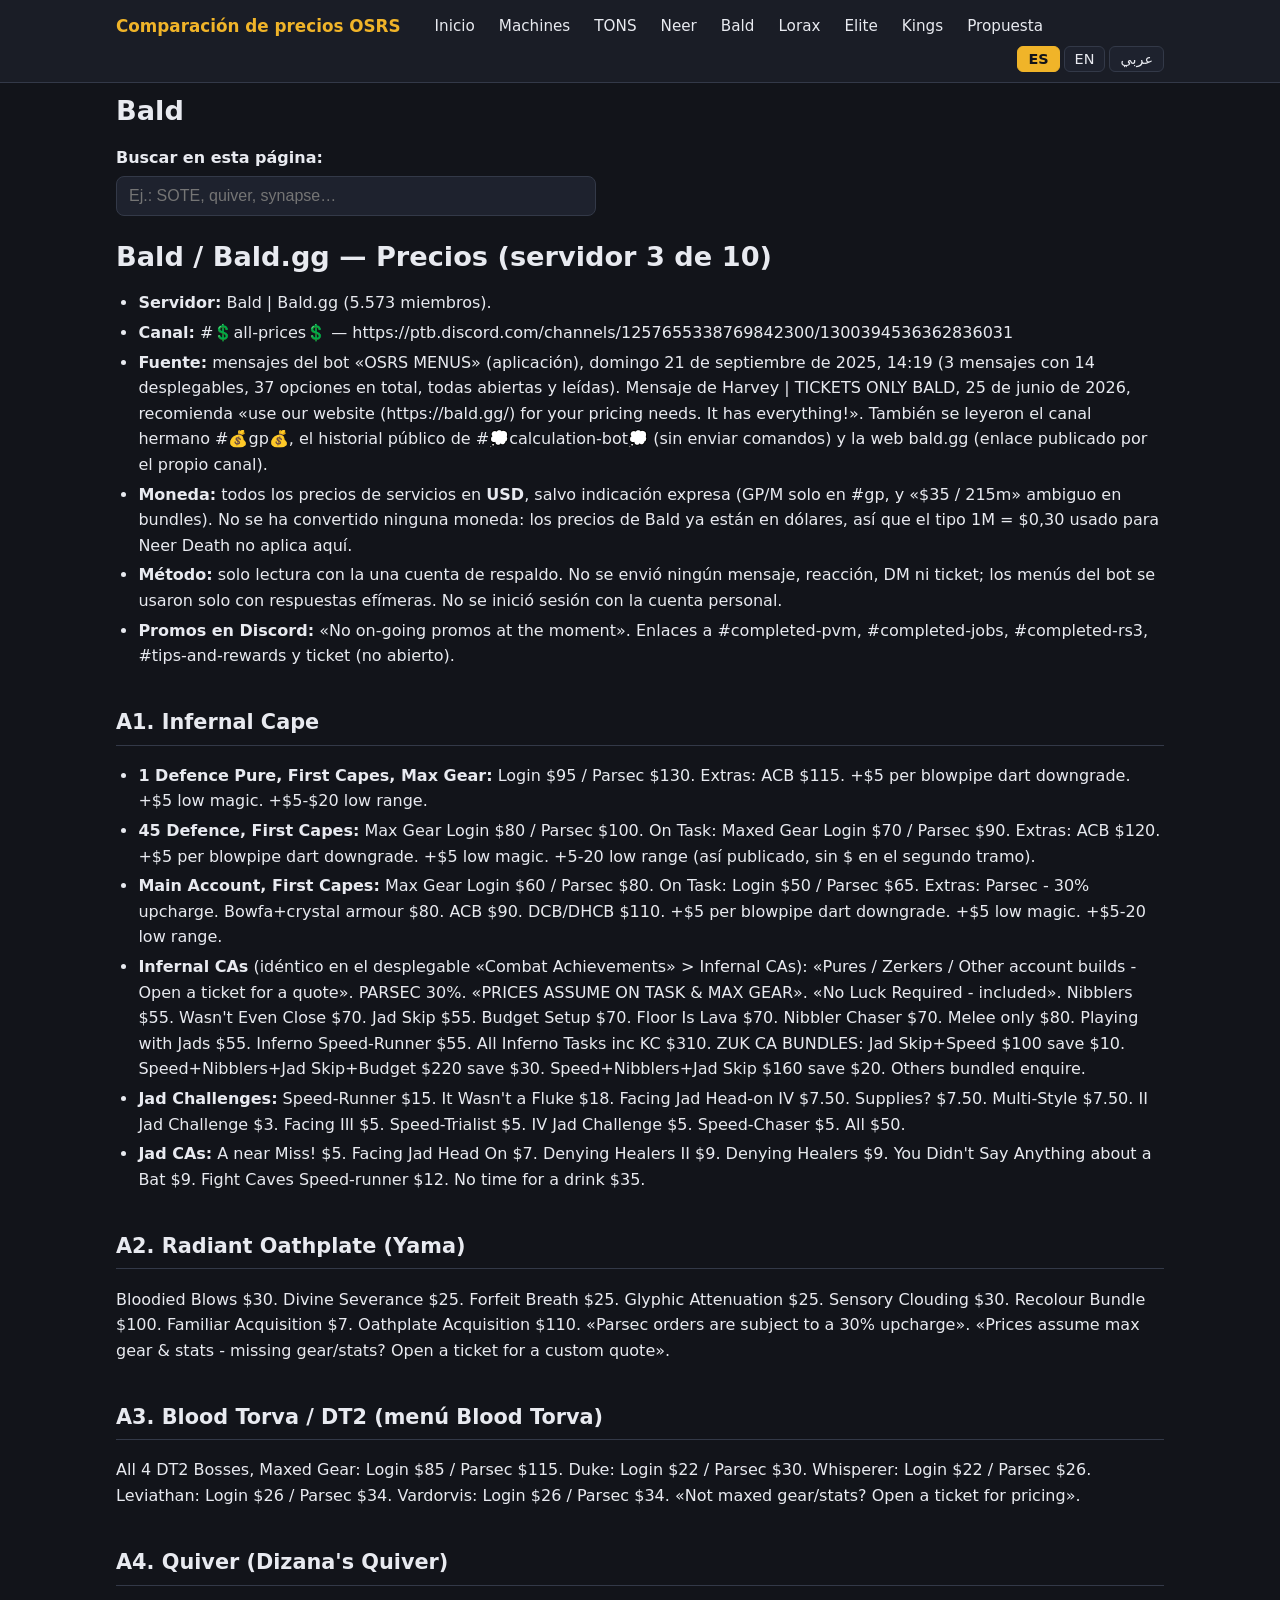
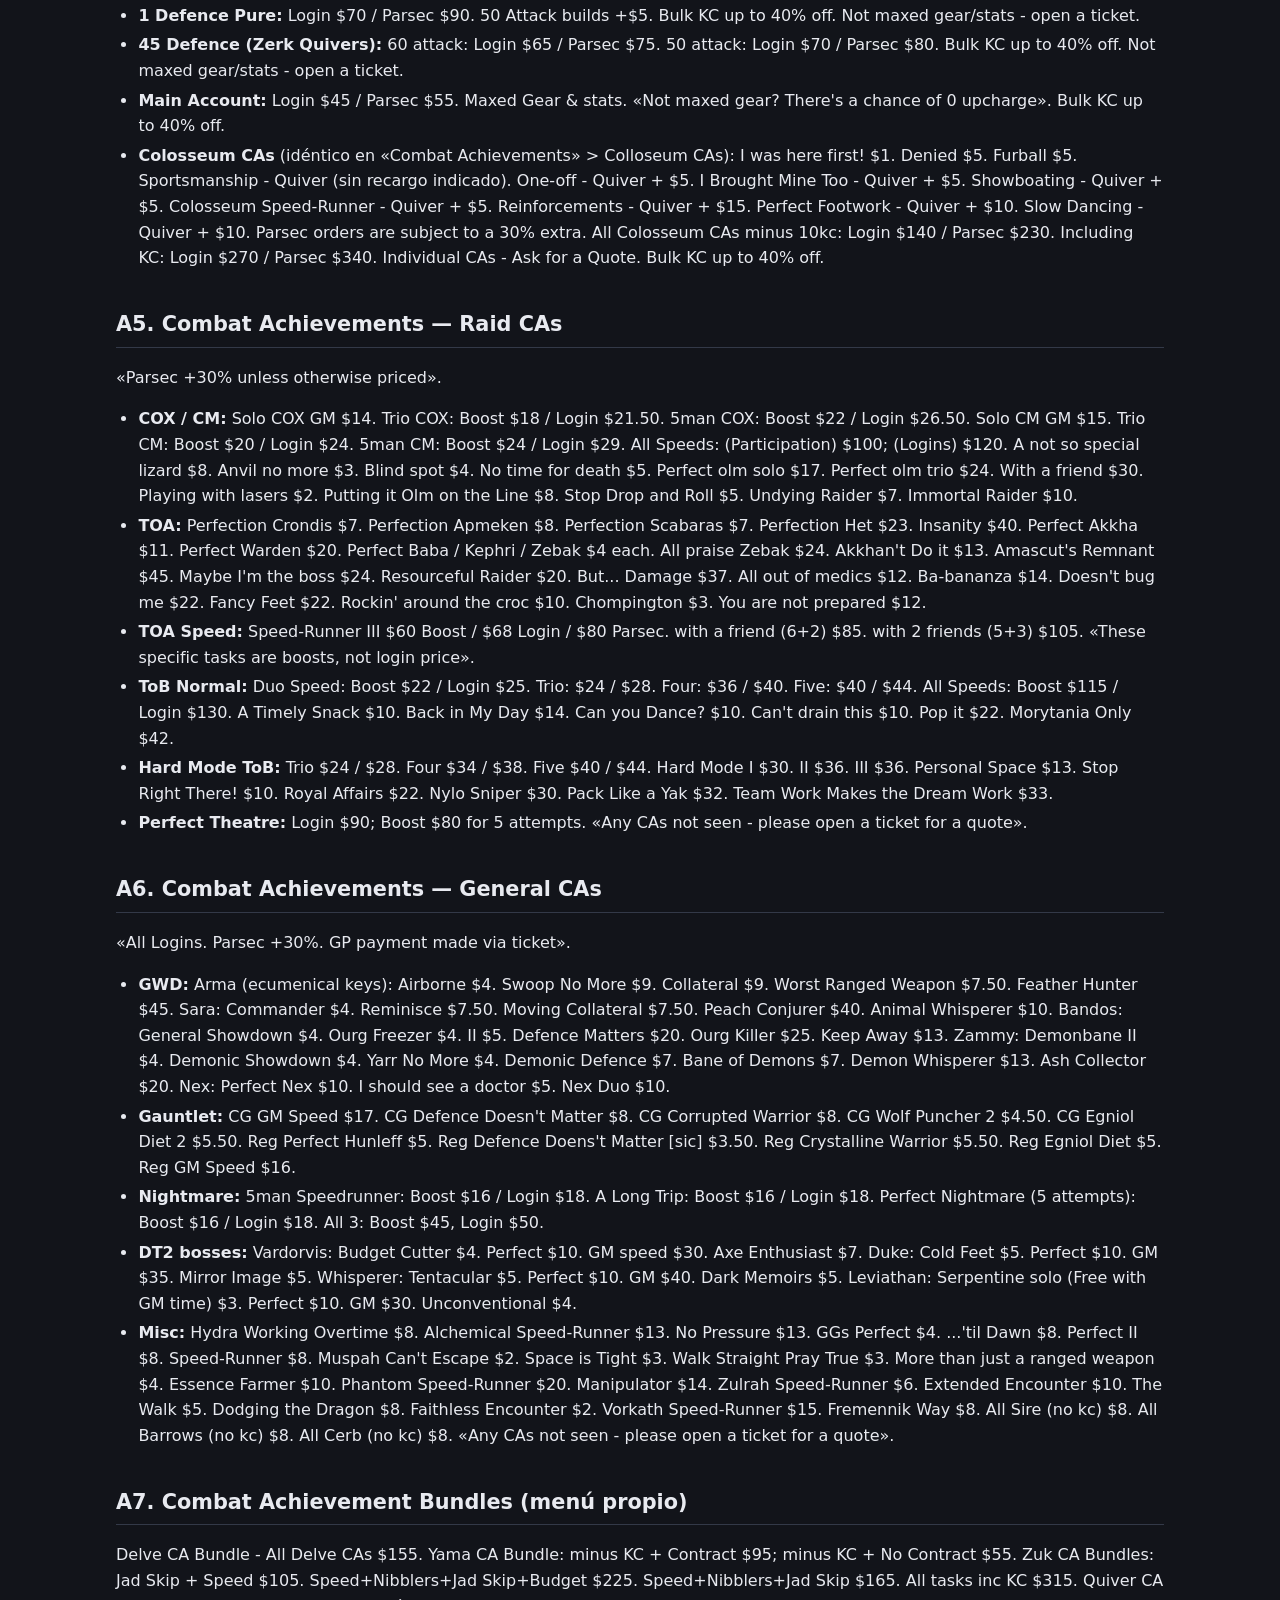
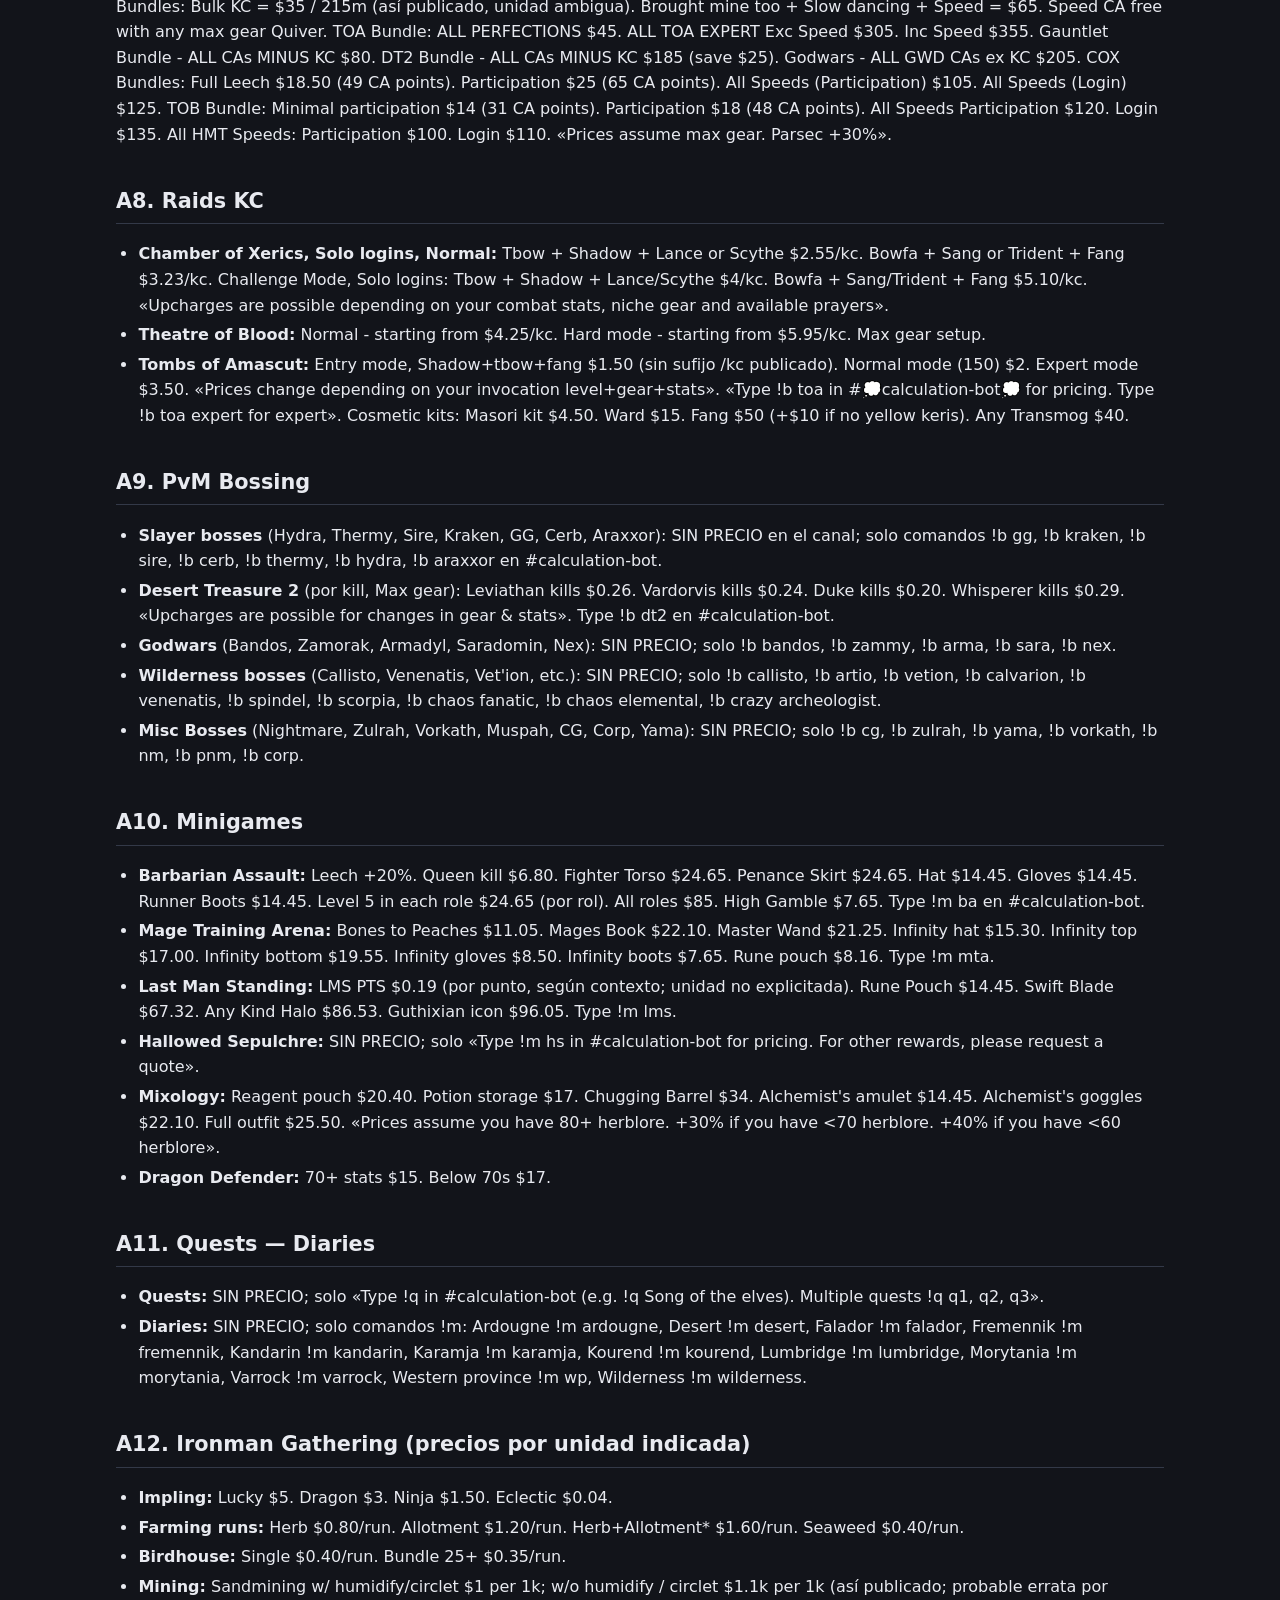
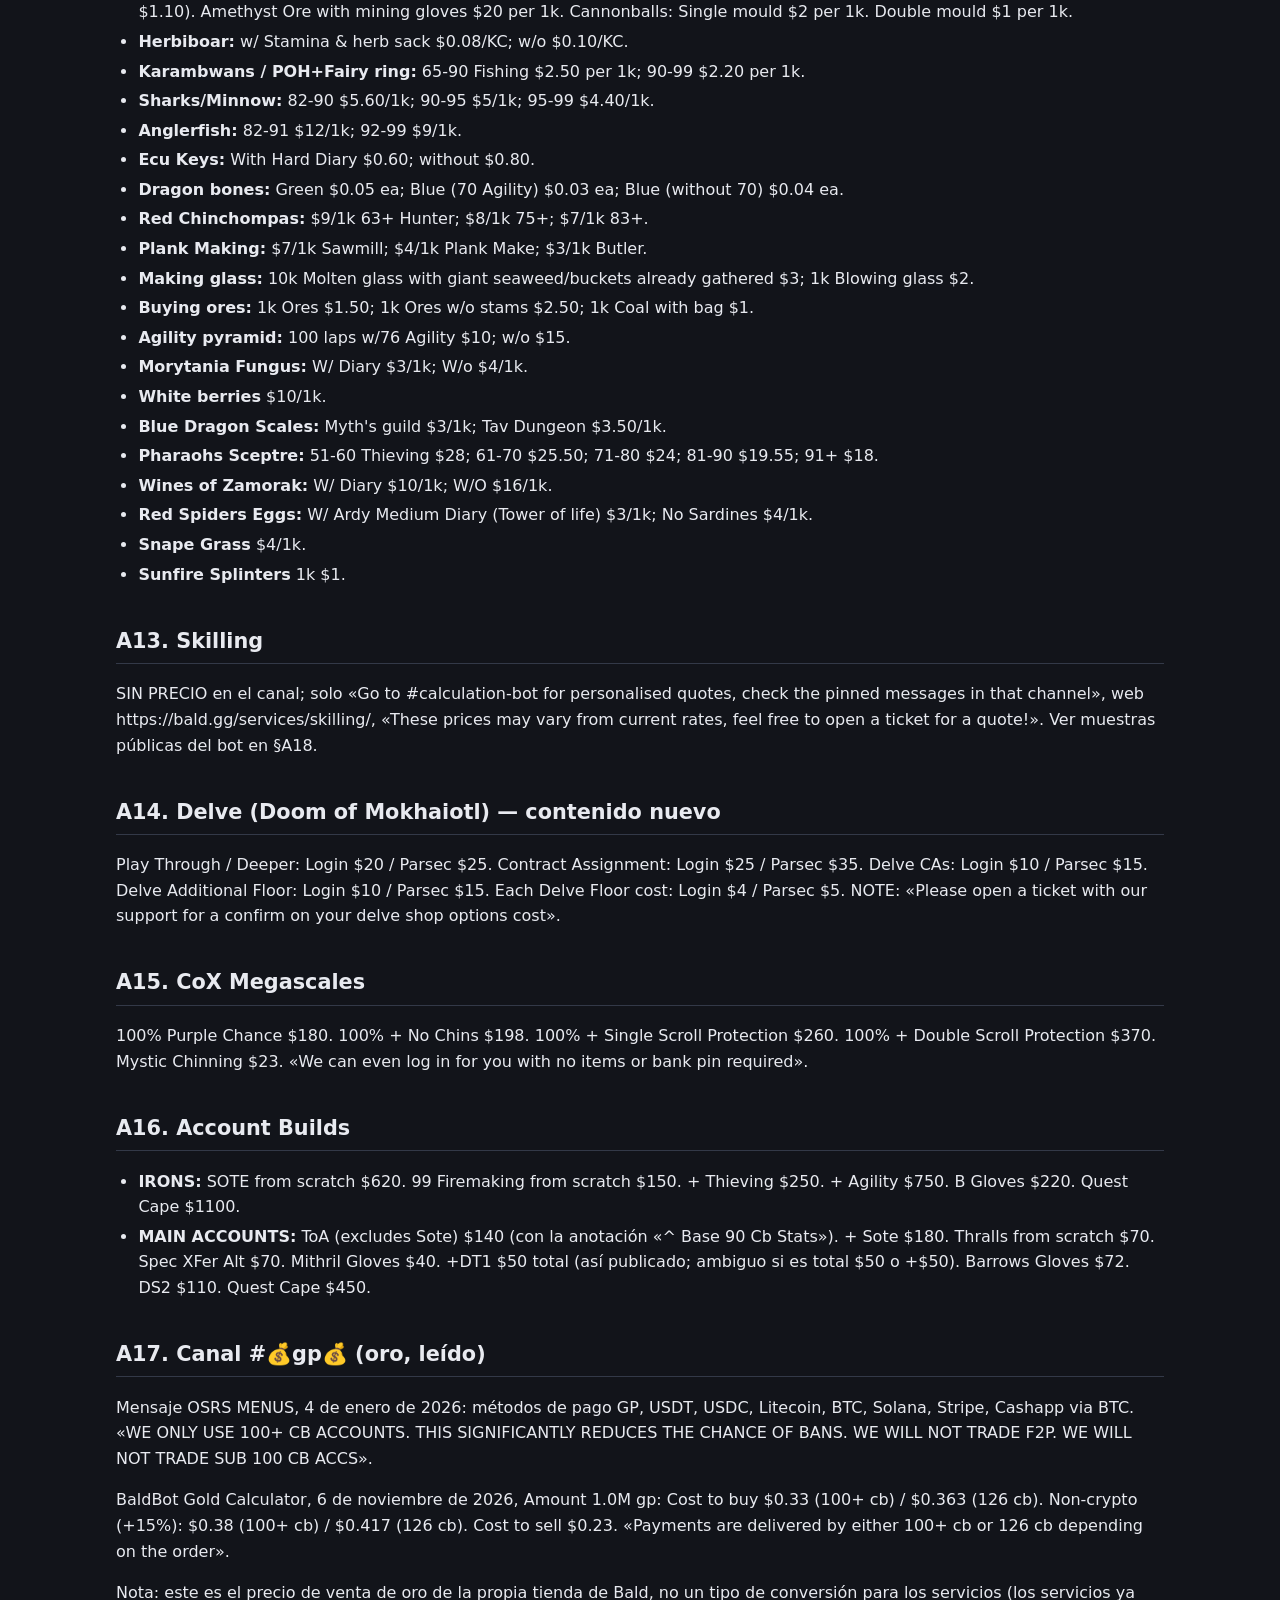
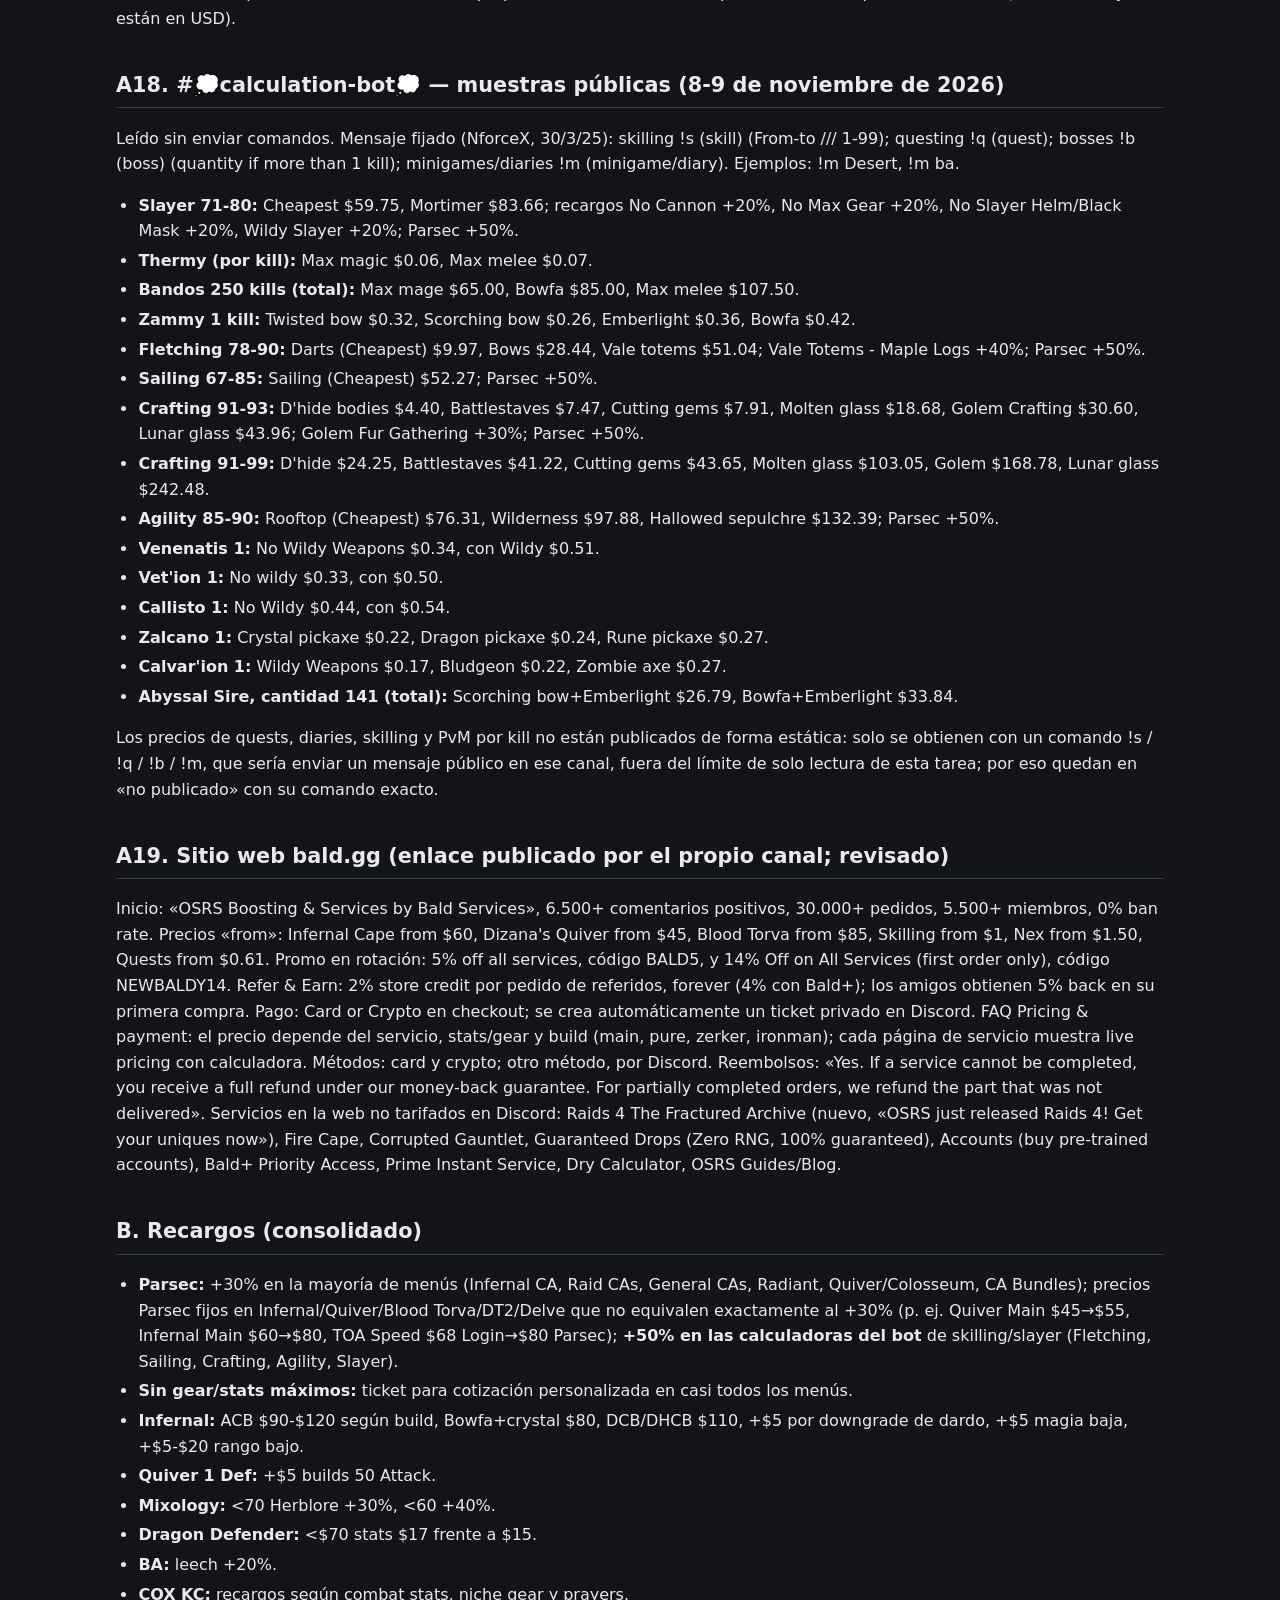
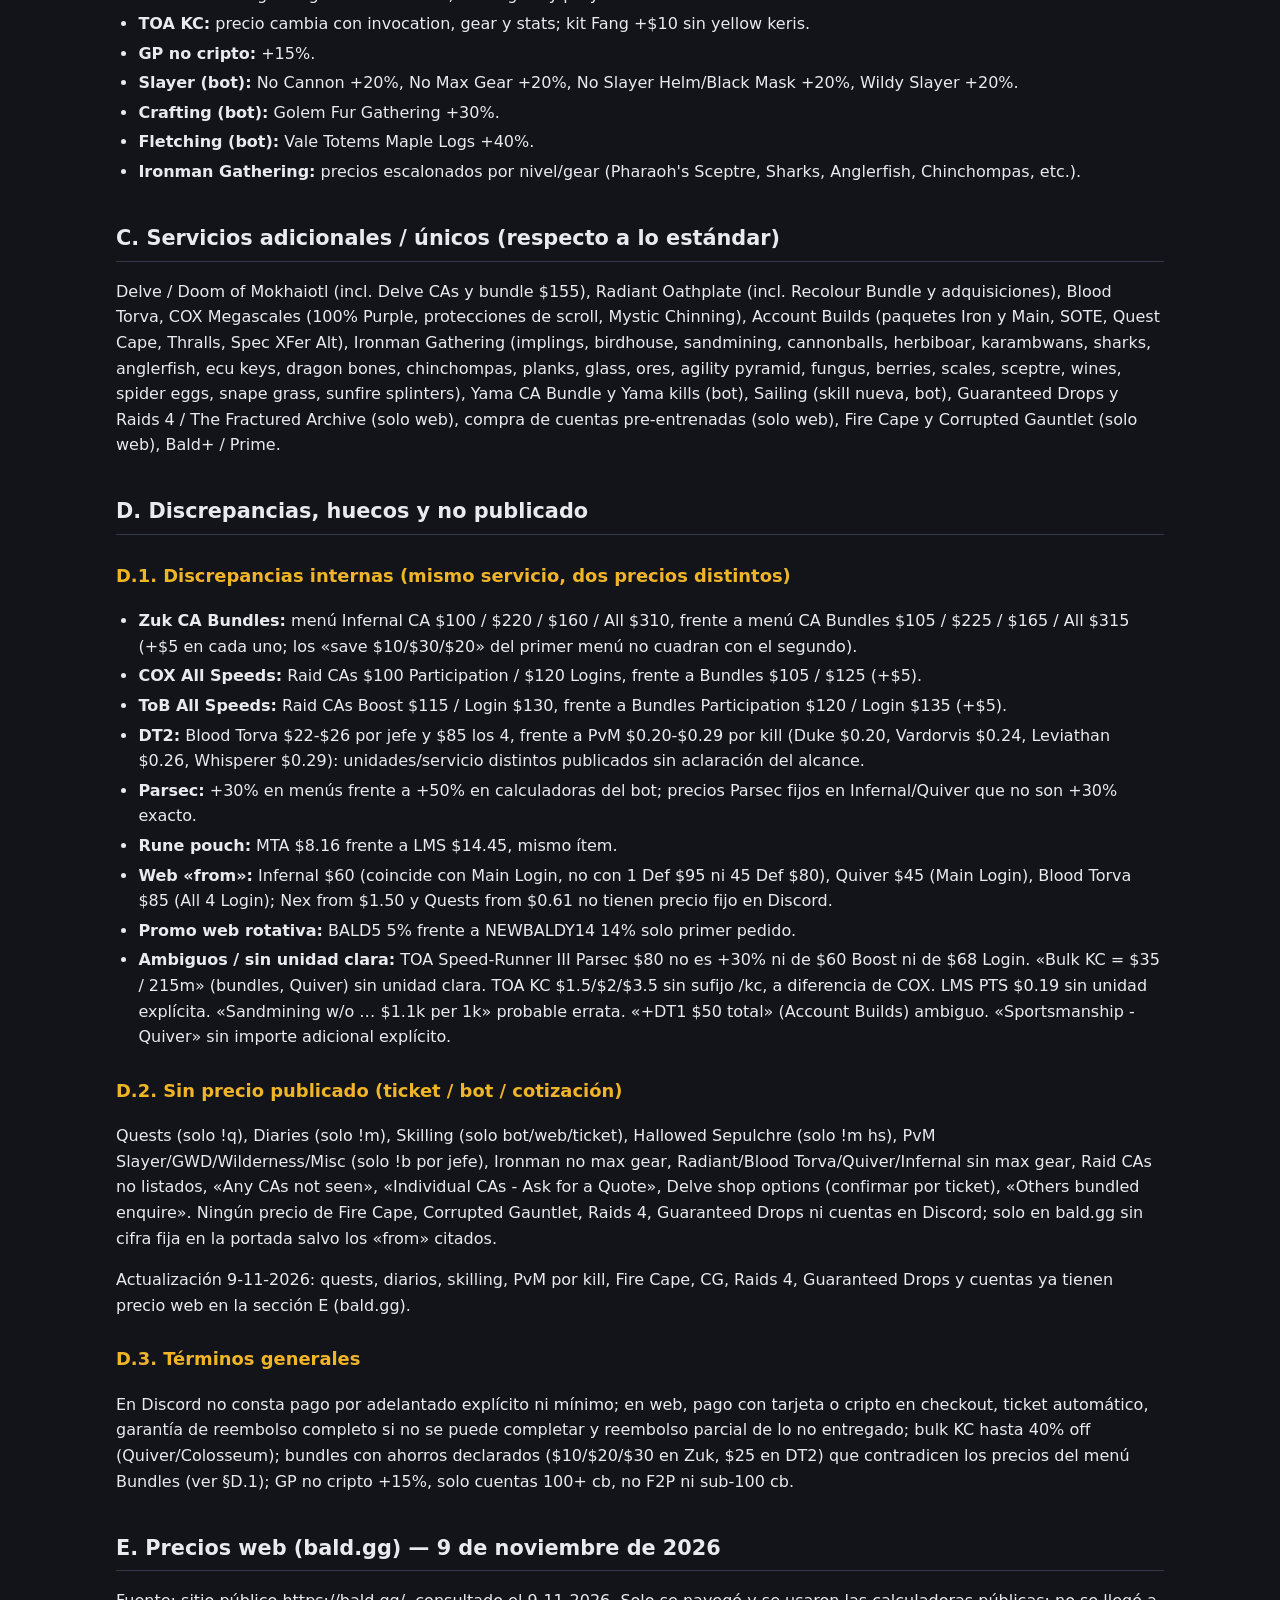
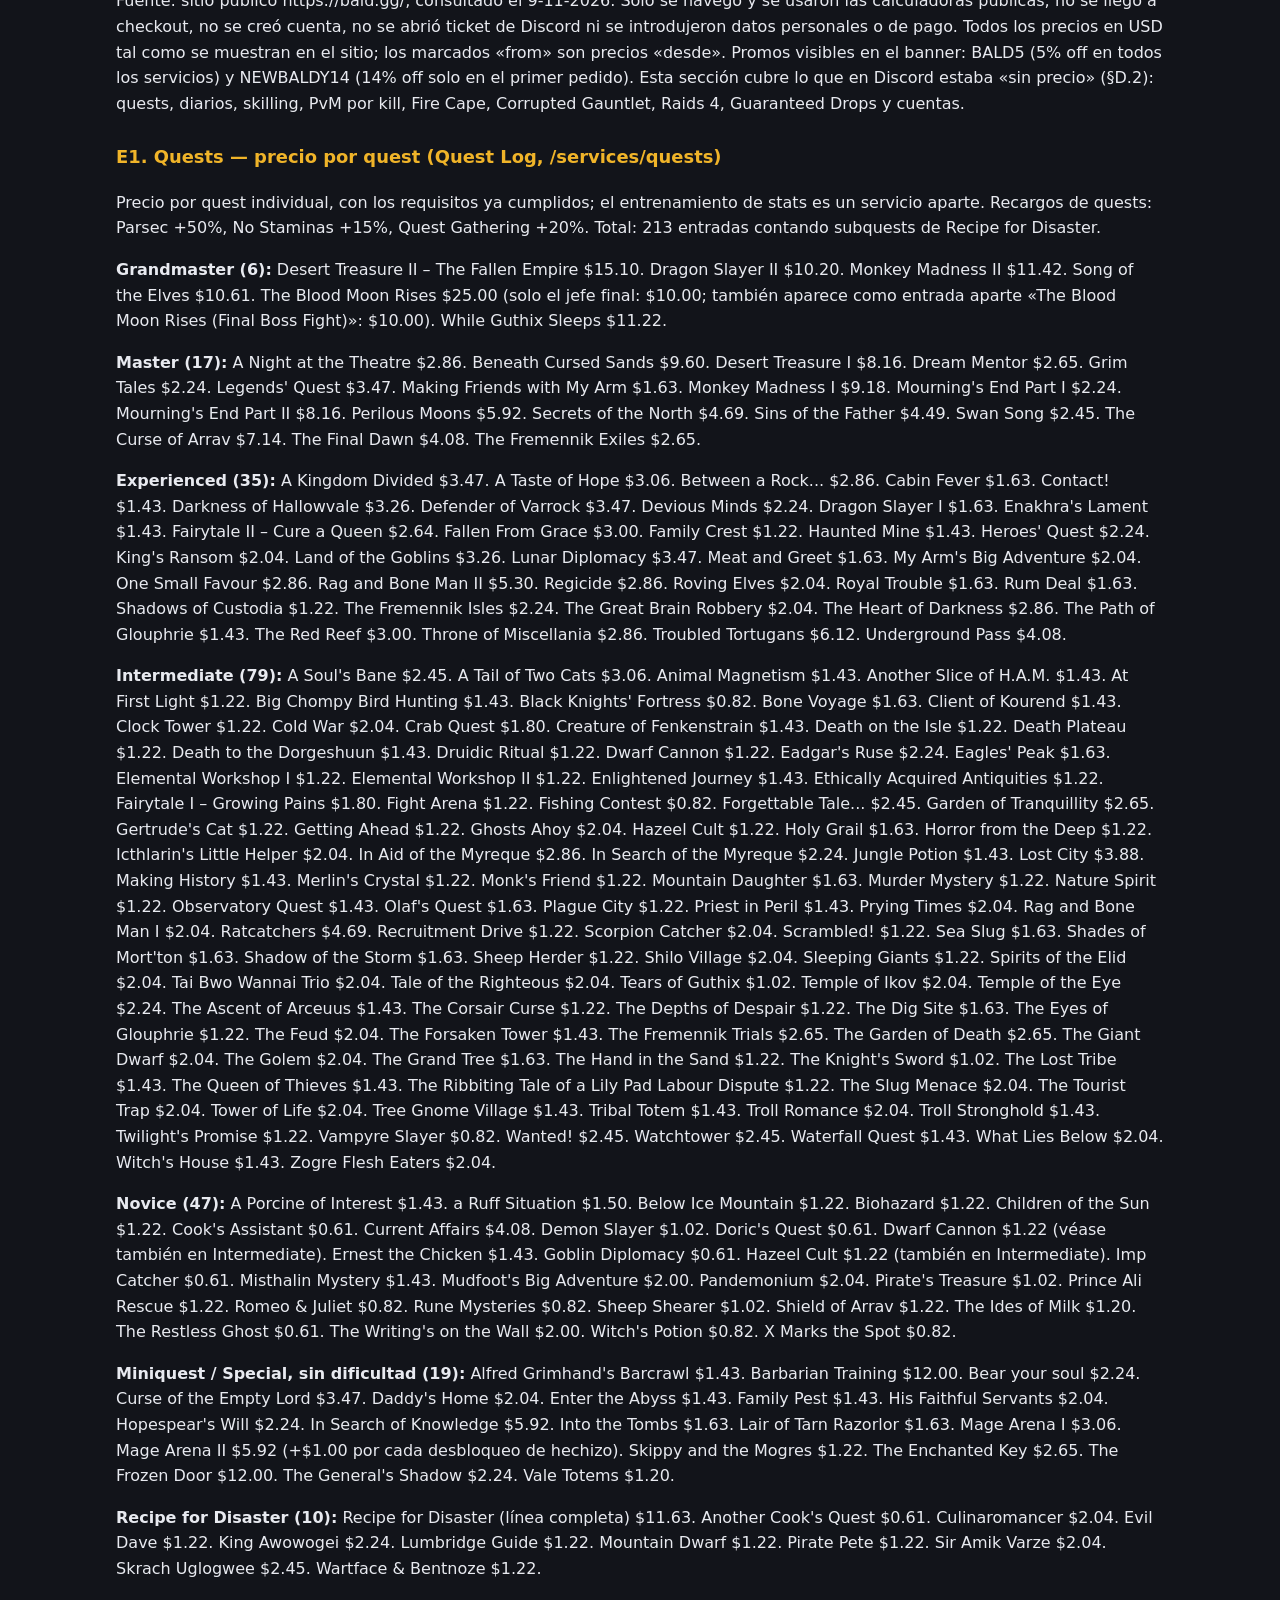
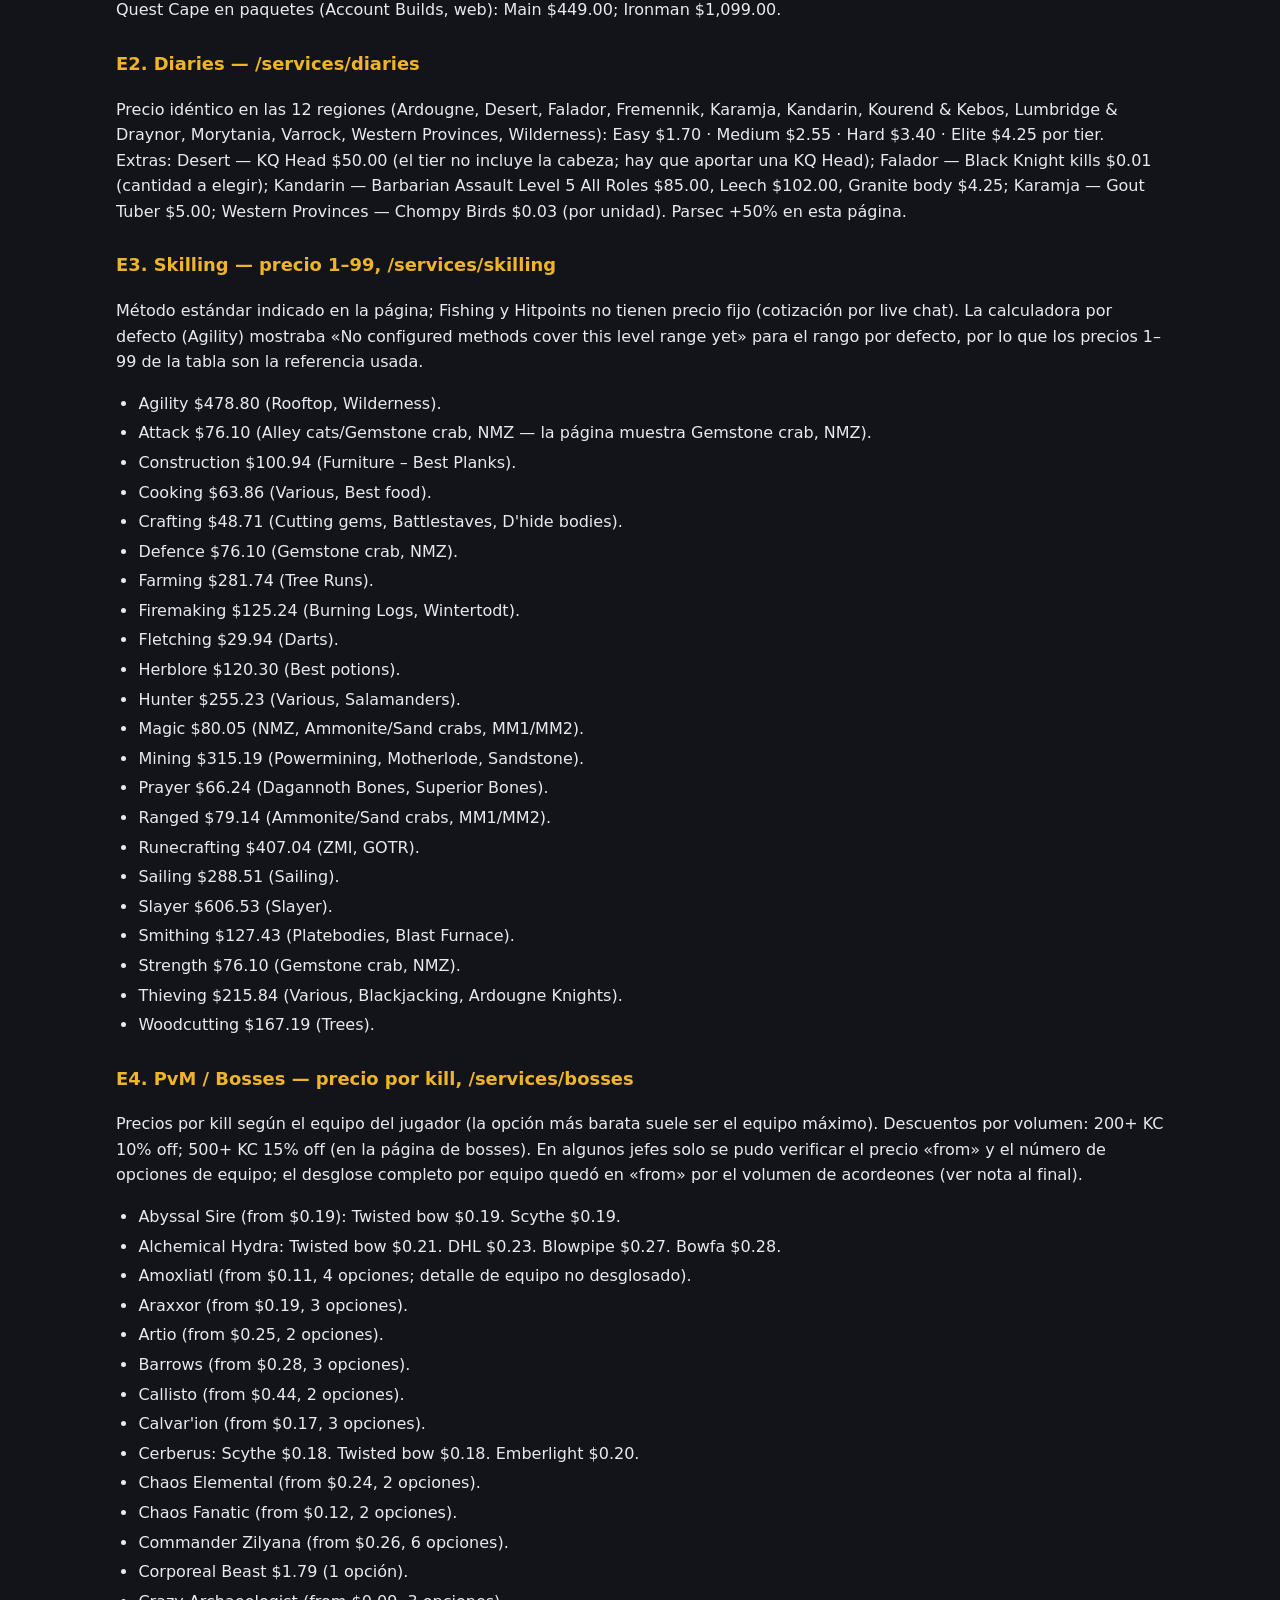
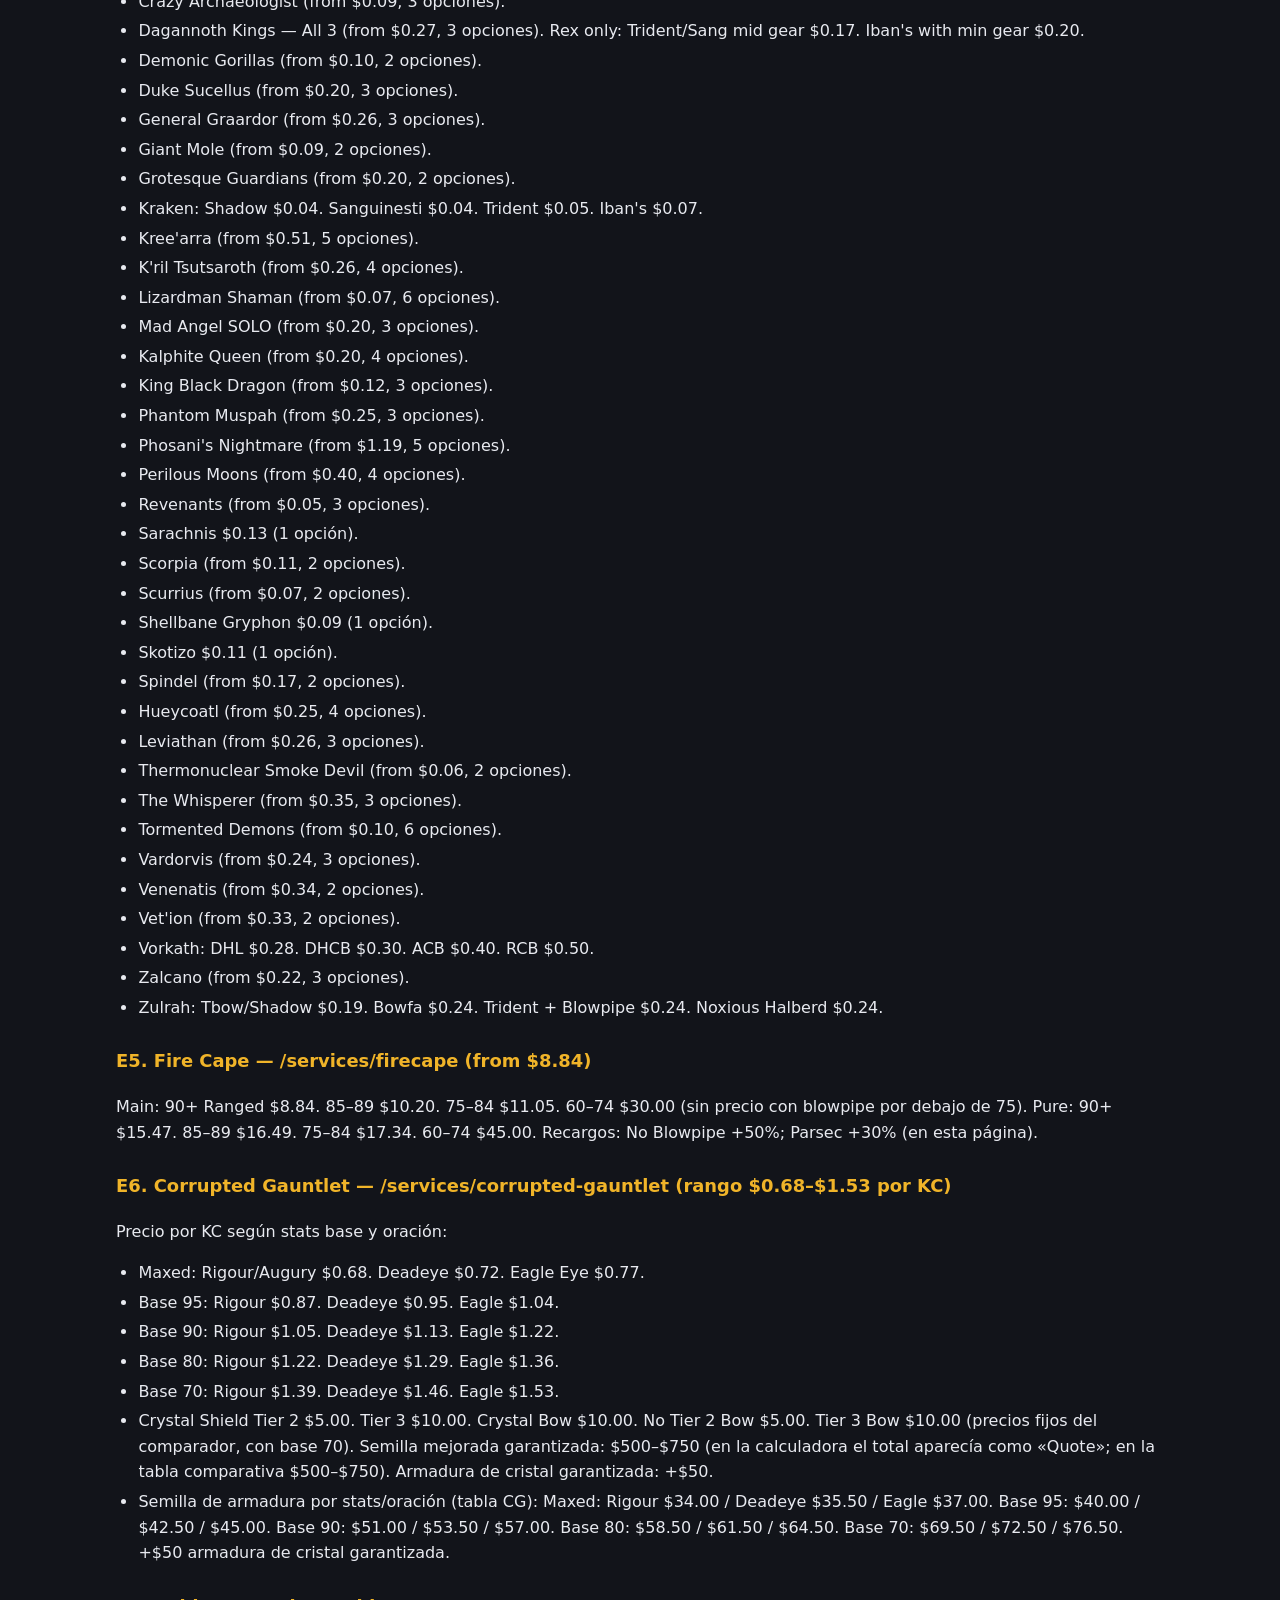
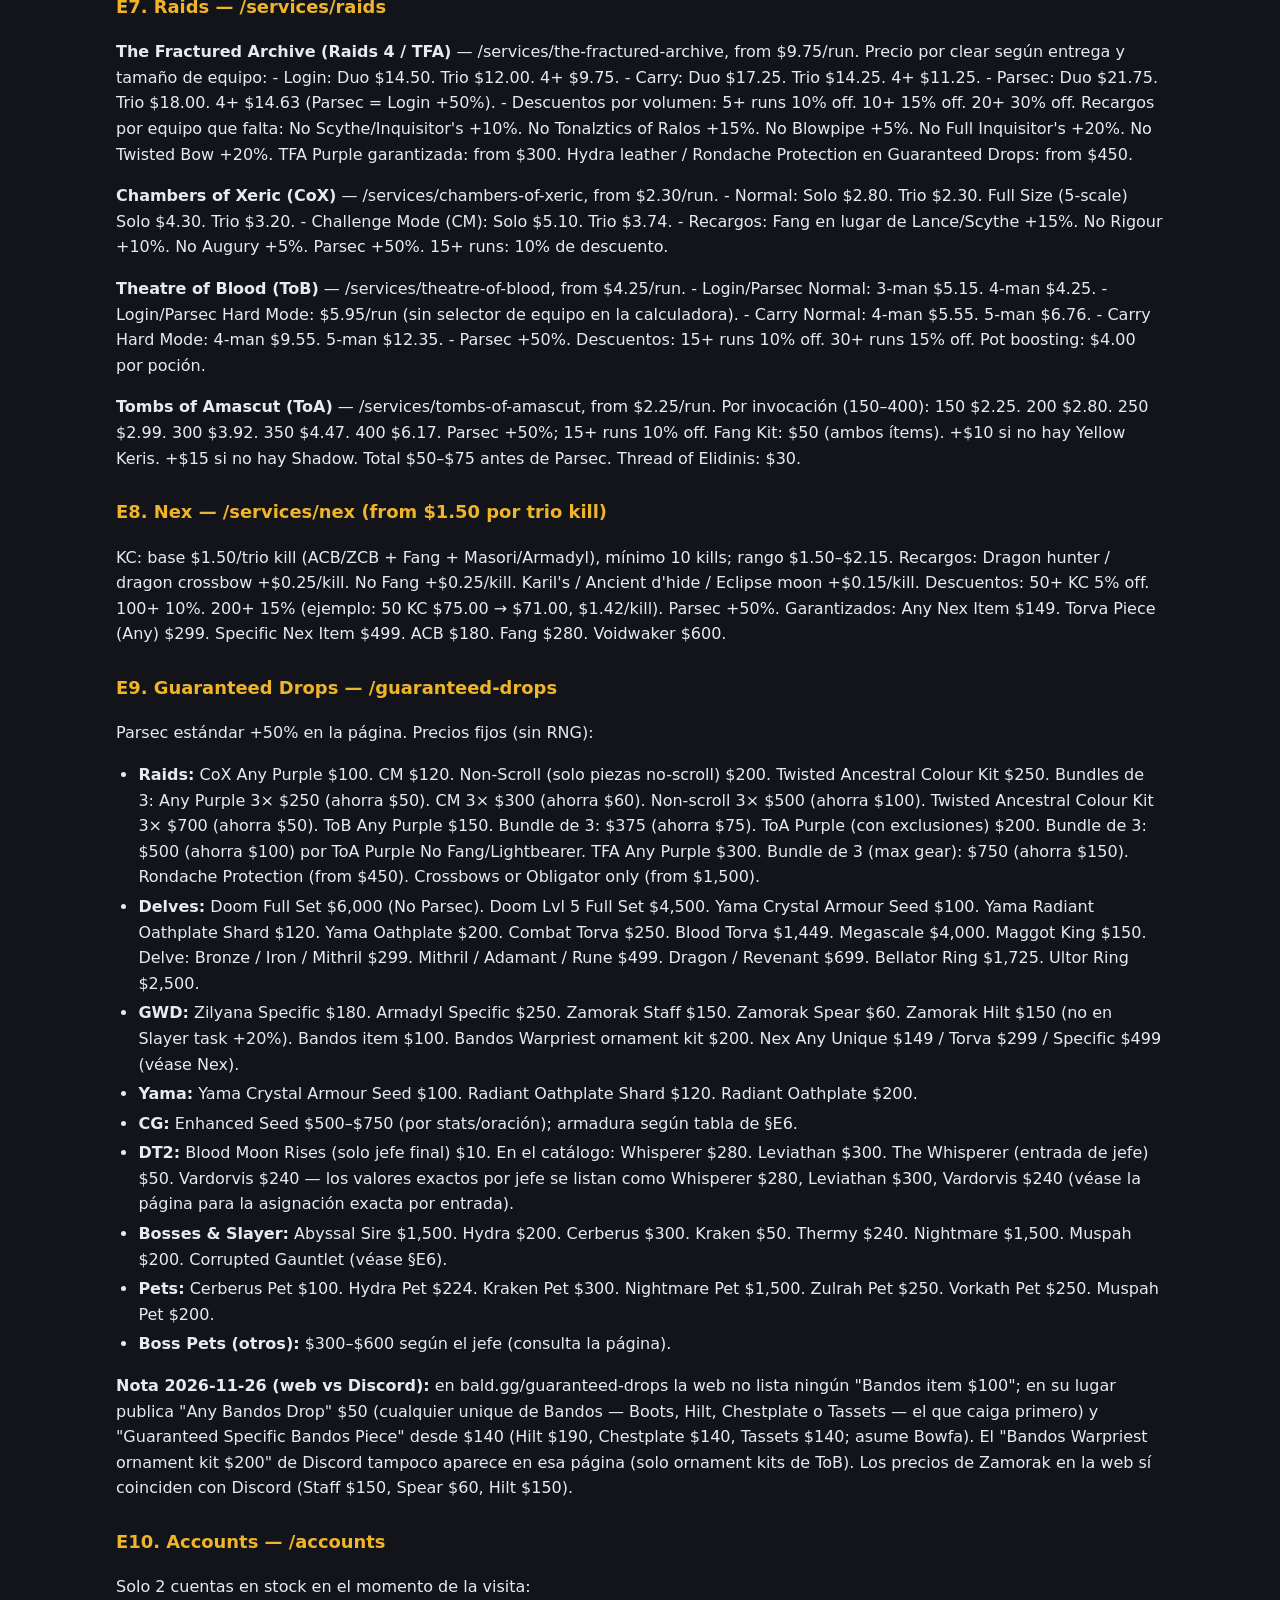
==== commit ccb258b9: "Update Bald Bandos guaranteed prices from website (2026-11-26)" ====
--- a/bald.html
+++ b/bald.html
@@ -29,34 +29,35 @@
   <p id="sin-resultados" class="sin-resultados" style="display:none" data-i18n="search_noresults">Sin resultados para esa búsqueda.</p>
 </div>
 
-  <h1 id="bald-baldgg-precios-servidor-3-de-10">Bald / Bald.gg — Precios (servidor 3 de 10)</h1>
-<ul>
-<li><strong>Servidor:</strong> Bald | Bald.gg (5.573 miembros).</li>
-<li><strong>Canal:</strong> #💲all-prices💲 — https://ptb.discord.com/channels/1257655338769842300/1300394536362836031</li>
-<li><strong>Fuente:</strong> mensajes del bot «OSRS MENUS» (aplicación), domingo 21 de septiembre de 2025, 14:19 (3 mensajes con 14 desplegables, 37 opciones en total, todas abiertas y leídas). Mensaje de Harvey | TICKETS ONLY BALD, 25 de junio de 2026, recomienda «use our website (https://bald.gg/) for your pricing needs. It has everything!». También se leyeron el canal hermano #💰gp💰, el historial público de #💭calculation-bot💭 (sin enviar comandos) y la web bald.gg (enlace publicado por el propio canal).</li>
-<li><strong>Moneda:</strong> todos los precios de servicios en <strong>USD</strong>, salvo indicación expresa (GP/M solo en #gp, y «$35 / 215m» ambiguo en bundles). No se ha convertido ninguna moneda: los precios de Bald ya están en dólares, así que el tipo 1M = $0,30 usado para Neer Death no aplica aquí.</li>
-<li><strong>Método:</strong> solo lectura con la una cuenta de respaldo. No se envió ningún mensaje, reacción, DM ni ticket; los menús del bot se usaron solo con respuestas efímeras. No se inició sesión con la cuenta personal.</li>
-<li><strong>Promos en Discord:</strong> «No on-going promos at the moment». Enlaces a #completed-pvm, #completed-jobs, #completed-rs3, #tips-and-rewards y ticket (no abierto).</li>
+  
+  <h1 id="bald-baldgg-precios-servidor-3-de-10" data-i18n-html="b_0614">Bald / Bald.gg — Precios (servidor 3 de 10)</h1>
+<ul>
+<li data-i18n-html="b_0406"><strong>Servidor:</strong> Bald | Bald.gg (5.573 miembros).</li>
+<li data-i18n-html="b_0988"><strong>Canal:</strong> #💲all-prices💲 — https://ptb.discord.com/channels/1257655338769842300/1300394536362836031</li>
+<li data-i18n-html="b_0199"><strong>Fuente:</strong> mensajes del bot «OSRS MENUS» (aplicación), domingo 21 de septiembre de 2025, 14:19 (3 mensajes con 14 desplegables, 37 opciones en total, todas abiertas y leídas). Mensaje de Harvey | TICKETS ONLY BALD, 25 de junio de 2026, recomienda «use our website (https://bald.gg/) for your pricing needs. It has everything!». También se leyeron el canal hermano #💰gp💰, el historial público de #💭calculation-bot💭 (sin enviar comandos) y la web bald.gg (enlace publicado por el propio canal).</li>
+<li data-i18n-html="b_0325"><strong>Moneda:</strong> todos los precios de servicios en <strong>USD</strong>, salvo indicación expresa (GP/M solo en #gp, y «$35 / 215m» ambiguo en bundles). No se ha convertido ninguna moneda: los precios de Bald ya están en dólares, así que el tipo 1M = $0,30 usado para Neer Death no aplica aquí.</li>
+<li data-i18n-html="b_0329"><strong>Método:</strong> solo lectura con la una cuenta de respaldo. No se envió ningún mensaje, reacción, DM ni ticket; los menús del bot se usaron solo con respuestas efímeras. No se inició sesión con la cuenta personal.</li>
+<li data-i18n-html="b_0370"><strong>Promos en Discord:</strong> «No on-going promos at the moment». Enlaces a #completed-pvm, #completed-jobs, #completed-rs3, #tips-and-rewards y ticket (no abierto).</li>
 </ul>
 <h2 id="a1-infernal-cape">A1. Infernal Cape</h2>
 <ul>
 <li><strong>1 Defence Pure, First Capes, Max Gear:</strong> Login $95 / Parsec $130. Extras: ACB $115. +$5 per blowpipe dart downgrade. +$5 low magic. +$5-$20 low range.</li>
-<li><strong>45 Defence, First Capes:</strong> Max Gear Login $80 / Parsec $100. On Task: Maxed Gear Login $70 / Parsec $90. Extras: ACB $120. +$5 per blowpipe dart downgrade. +$5 low magic. +5-20 low range (así publicado, sin $ en el segundo tramo).</li>
+<li data-i18n-html="b_0053"><strong>45 Defence, First Capes:</strong> Max Gear Login $80 / Parsec $100. On Task: Maxed Gear Login $70 / Parsec $90. Extras: ACB $120. +$5 per blowpipe dart downgrade. +$5 low magic. +5-20 low range (así publicado, sin $ en el segundo tramo).</li>
 <li><strong>Main Account, First Capes:</strong> Max Gear Login $60 / Parsec $80. On Task: Login $50 / Parsec $65. Extras: Parsec - 30% upcharge. Bowfa+crystal armour $80. ACB $90. DCB/DHCB $110. +$5 per blowpipe dart downgrade. +$5 low magic. +$5-20 low range.</li>
-<li><strong>Infernal CAs</strong> (idéntico en el desplegable «Combat Achievements» &gt; Infernal CAs): «Pures / Zerkers / Other account builds - Open a ticket for a quote». PARSEC 30%. «PRICES ASSUME ON TASK &amp; MAX GEAR». «No Luck Required - included». Nibblers $55. Wasn't Even Close $70. Jad Skip $55. Budget Setup $70. Floor Is Lava $70. Nibbler Chaser $70. Melee only $80. Playing with Jads $55. Inferno Speed-Runner $55. All Inferno Tasks inc KC $310. ZUK CA BUNDLES: Jad Skip+Speed $100 save $10. Speed+Nibblers+Jad Skip+Budget $220 save $30. Speed+Nibblers+Jad Skip $160 save $20. Others bundled enquire.</li>
+<li data-i18n-html="b_0250"><strong>Infernal CAs</strong> (idéntico en el desplegable «Combat Achievements» &gt; Infernal CAs): «Pures / Zerkers / Other account builds - Open a ticket for a quote». PARSEC 30%. «PRICES ASSUME ON TASK &amp; MAX GEAR». «No Luck Required - included». Nibblers $55. Wasn't Even Close $70. Jad Skip $55. Budget Setup $70. Floor Is Lava $70. Nibbler Chaser $70. Melee only $80. Playing with Jads $55. Inferno Speed-Runner $55. All Inferno Tasks inc KC $310. ZUK CA BUNDLES: Jad Skip+Speed $100 save $10. Speed+Nibblers+Jad Skip+Budget $220 save $30. Speed+Nibblers+Jad Skip $160 save $20. Others bundled enquire.</li>
 <li><strong>Jad Challenges:</strong> Speed-Runner $15. It Wasn't a Fluke $18. Facing Jad Head-on IV $7.50. Supplies? $7.50. Multi-Style $7.50. II Jad Challenge $3. Facing III $5. Speed-Trialist $5. IV Jad Challenge $5. Speed-Chaser $5. All $50.</li>
 <li><strong>Jad CAs:</strong> A near Miss! $5. Facing Jad Head On $7. Denying Healers II $9. Denying Healers $9. You Didn't Say Anything about a Bat $9. Fight Caves Speed-runner $12. No time for a drink $35.</li>
 </ul>
 <h2 id="a2-radiant-oathplate-yama">A2. Radiant Oathplate (Yama)</h2>
 <p>Bloodied Blows $30. Divine Severance $25. Forfeit Breath $25. Glyphic Attenuation $25. Sensory Clouding $30. Recolour Bundle $100. Familiar Acquisition $7. Oathplate Acquisition $110. «Parsec orders are subject to a 30% upcharge». «Prices assume max gear &amp; stats - missing gear/stats? Open a ticket for a custom quote».</p>
-<h2 id="a3-blood-torva-dt2-menu-blood-torva">A3. Blood Torva / DT2 (menú Blood Torva)</h2>
+<h2 id="a3-blood-torva-dt2-menu-blood-torva" data-i18n-html="b_0552">A3. Blood Torva / DT2 (menú Blood Torva)</h2>
 <p>All 4 DT2 Bosses, Maxed Gear: Login $85 / Parsec $115. Duke: Login $22 / Parsec $30. Whisperer: Login $22 / Parsec $26. Leviathan: Login $26 / Parsec $34. Vardorvis: Login $26 / Parsec $34. «Not maxed gear/stats? Open a ticket for pricing».</p>
 <h2 id="a4-quiver-dizanas-quiver">A4. Quiver (Dizana's Quiver)</h2>
 <ul>
 <li><strong>1 Defence Pure:</strong> Login $70 / Parsec $90. 50 Attack builds +$5. Bulk KC up to 40% off. Not maxed gear/stats - open a ticket.</li>
 <li><strong>45 Defence (Zerk Quivers):</strong> 60 attack: Login $65 / Parsec $75. 50 attack: Login $70 / Parsec $80. Bulk KC up to 40% off. Not maxed gear/stats - open a ticket.</li>
 <li><strong>Main Account:</strong> Login $45 / Parsec $55. Maxed Gear &amp; stats. «Not maxed gear? There's a chance of 0 upcharge». Bulk KC up to 40% off.</li>
-<li><strong>Colosseum CAs</strong> (idéntico en «Combat Achievements» &gt; Colloseum CAs): I was here first! $1. Denied $5. Furball $5. Sportsmanship - Quiver (sin recargo indicado). One-off - Quiver + $5. I Brought Mine Too - Quiver + $5. Showboating - Quiver + $5. Colosseum Speed-Runner - Quiver + $5. Reinforcements - Quiver + $15. Perfect Footwork - Quiver + $10. Slow Dancing - Quiver + $10. Parsec orders are subject to a 30% extra. All Colosseum CAs minus 10kc: Login $140 / Parsec $230. Including KC: Login $270 / Parsec $340. Individual CAs - Ask for a Quote. Bulk KC up to 40% off.</li>
+<li data-i18n-html="b_0120"><strong>Colosseum CAs</strong> (idéntico en «Combat Achievements» &gt; Colloseum CAs): I was here first! $1. Denied $5. Furball $5. Sportsmanship - Quiver (sin recargo indicado). One-off - Quiver + $5. I Brought Mine Too - Quiver + $5. Showboating - Quiver + $5. Colosseum Speed-Runner - Quiver + $5. Reinforcements - Quiver + $15. Perfect Footwork - Quiver + $10. Slow Dancing - Quiver + $10. Parsec orders are subject to a 30% extra. All Colosseum CAs minus 10kc: Login $140 / Parsec $230. Including KC: Login $270 / Parsec $340. Individual CAs - Ask for a Quote. Bulk KC up to 40% off.</li>
 </ul>
 <h2 id="a5-combat-achievements-raid-cas">A5. Combat Achievements — Raid CAs</h2>
 <p>«Parsec +30% unless otherwise priced».</p>
@@ -77,42 +78,42 @@
 <li><strong>DT2 bosses:</strong> Vardorvis: Budget Cutter $4. Perfect $10. GM speed $30. Axe Enthusiast $7. Duke: Cold Feet $5. Perfect $10. GM $35. Mirror Image $5. Whisperer: Tentacular $5. Perfect $10. GM $40. Dark Memoirs $5. Leviathan: Serpentine solo (Free with GM time) $3. Perfect $10. GM $30. Unconventional $4.</li>
 <li><strong>Misc:</strong> Hydra Working Overtime $8. Alchemical Speed-Runner $13. No Pressure $13. GGs Perfect $4. ...'til Dawn $8. Perfect II $8. Speed-Runner $8. Muspah Can't Escape $2. Space is Tight $3. Walk Straight Pray True $3. More than just a ranged weapon $4. Essence Farmer $10. Phantom Speed-Runner $20. Manipulator $14. Zulrah Speed-Runner $6. Extended Encounter $10. The Walk $5. Dodging the Dragon $8. Faithless Encounter $2. Vorkath Speed-Runner $15. Fremennik Way $8. All Sire (no kc) $8. All Barrows (no kc) $8. All Cerb (no kc) $8. «Any CAs not seen - please open a ticket for a quote».</li>
 </ul>
-<h2 id="a7-combat-achievement-bundles-menu-propio">A7. Combat Achievement Bundles (menú propio)</h2>
-<p>Delve CA Bundle - All Delve CAs $155. Yama CA Bundle: minus KC + Contract $95; minus KC + No Contract $55. Zuk CA Bundles: Jad Skip + Speed $105. Speed+Nibblers+Jad Skip+Budget $225. Speed+Nibblers+Jad Skip $165. All tasks inc KC $315. Quiver CA Bundles: Bulk KC = $35 / 215m (así publicado, unidad ambigua). Brought mine too + Slow dancing + Speed = $65. Speed CA free with any max gear Quiver. TOA Bundle: ALL PERFECTIONS $45. ALL TOA EXPERT Exc Speed $305. Inc Speed $355. Gauntlet Bundle - ALL CAs MINUS KC $80. DT2 Bundle - ALL CAs MINUS KC $185 (save $25). Godwars - ALL GWD CAs ex KC $205. COX Bundles: Full Leech $18.50 (49 CA points). Participation $25 (65 CA points). All Speeds (Participation) $105. All Speeds (Login) $125. TOB Bundle: Minimal participation $14 (31 CA points). Participation $18 (48 CA points). All Speeds Participation $120. Login $135. All HMT Speeds: Participation $100. Login $110. «Prices assume max gear. Parsec +30%».</p>
+<h2 id="a7-combat-achievement-bundles-menu-propio" data-i18n-html="b_0566">A7. Combat Achievement Bundles (menú propio)</h2>
+<p data-i18n-html="b_0666">Delve CA Bundle - All Delve CAs $155. Yama CA Bundle: minus KC + Contract $95; minus KC + No Contract $55. Zuk CA Bundles: Jad Skip + Speed $105. Speed+Nibblers+Jad Skip+Budget $225. Speed+Nibblers+Jad Skip $165. All tasks inc KC $315. Quiver CA Bundles: Bulk KC = $35 / 215m (así publicado, unidad ambigua). Brought mine too + Slow dancing + Speed = $65. Speed CA free with any max gear Quiver. TOA Bundle: ALL PERFECTIONS $45. ALL TOA EXPERT Exc Speed $305. Inc Speed $355. Gauntlet Bundle - ALL CAs MINUS KC $80. DT2 Bundle - ALL CAs MINUS KC $185 (save $25). Godwars - ALL GWD CAs ex KC $205. COX Bundles: Full Leech $18.50 (49 CA points). Participation $25 (65 CA points). All Speeds (Participation) $105. All Speeds (Login) $125. TOB Bundle: Minimal participation $14 (31 CA points). Participation $18 (48 CA points). All Speeds Participation $120. Login $135. All HMT Speeds: Participation $100. Login $110. «Prices assume max gear. Parsec +30%».</p>
 <h2 id="a8-raids-kc">A8. Raids KC</h2>
 <ul>
 <li><strong>Chamber of Xerics, Solo logins, Normal:</strong> Tbow + Shadow + Lance or Scythe $2.55/kc. Bowfa + Sang or Trident + Fang $3.23/kc. Challenge Mode, Solo logins: Tbow + Shadow + Lance/Scythe $4/kc. Bowfa + Sang/Trident + Fang $5.10/kc. «Upcharges are possible depending on your combat stats, niche gear and available prayers».</li>
 <li><strong>Theatre of Blood:</strong> Normal - starting from $4.25/kc. Hard mode - starting from $5.95/kc. Max gear setup.</li>
-<li><strong>Tombs of Amascut:</strong> Entry mode, Shadow+tbow+fang $1.50 (sin sufijo /kc publicado). Normal mode (150) $2. Expert mode $3.50. «Prices change depending on your invocation level+gear+stats». «Type !b toa in #💭calculation-bot💭 for pricing. Type !b toa expert for expert». Cosmetic kits: Masori kit $4.50. Ward $15. Fang $50 (+$10 if no yellow keris). Any Transmog $40.</li>
+<li data-i18n-html="b_0479"><strong>Tombs of Amascut:</strong> Entry mode, Shadow+tbow+fang $1.50 (sin sufijo /kc publicado). Normal mode (150) $2. Expert mode $3.50. «Prices change depending on your invocation level+gear+stats». «Type !b toa in #💭calculation-bot💭 for pricing. Type !b toa expert for expert». Cosmetic kits: Masori kit $4.50. Ward $15. Fang $50 (+$10 if no yellow keris). Any Transmog $40.</li>
 </ul>
 <h2 id="a9-pvm-bossing">A9. PvM Bossing</h2>
 <ul>
-<li><strong>Slayer bosses</strong> (Hydra, Thermy, Sire, Kraken, GG, Cerb, Araxxor): SIN PRECIO en el canal; solo comandos !b gg, !b kraken, !b sire, !b cerb, !b thermy, !b hydra, !b araxxor en #calculation-bot.</li>
-<li><strong>Desert Treasure 2</strong> (por kill, Max gear): Leviathan kills $0.26. Vardorvis kills $0.24. Duke kills $0.20. Whisperer kills $0.29. «Upcharges are possible for changes in gear &amp; stats». Type !b dt2 en #calculation-bot.</li>
-<li><strong>Godwars</strong> (Bandos, Zamorak, Armadyl, Saradomin, Nex): SIN PRECIO; solo !b bandos, !b zammy, !b arma, !b sara, !b nex.</li>
-<li><strong>Wilderness bosses</strong> (Callisto, Venenatis, Vet'ion, etc.): SIN PRECIO; solo !b callisto, !b artio, !b vetion, !b calvarion, !b venenatis, !b spindel, !b scorpia, !b chaos fanatic, !b chaos elemental, !b crazy archeologist.</li>
-<li><strong>Misc Bosses</strong> (Nightmare, Zulrah, Vorkath, Muspah, CG, Corp, Yama): SIN PRECIO; solo !b cg, !b zulrah, !b yama, !b vorkath, !b nm, !b pnm, !b corp.</li>
+<li data-i18n-html="b_0429"><strong>Slayer bosses</strong> (Hydra, Thermy, Sire, Kraken, GG, Cerb, Araxxor): SIN PRECIO en el canal; solo comandos !b gg, !b kraken, !b sire, !b cerb, !b thermy, !b hydra, !b araxxor en #calculation-bot.</li>
+<li data-i18n-html="b_0151"><strong>Desert Treasure 2</strong> (por kill, Max gear): Leviathan kills $0.26. Vardorvis kills $0.24. Duke kills $0.20. Whisperer kills $0.29. «Upcharges are possible for changes in gear &amp; stats». Type !b dt2 en #calculation-bot.</li>
+<li data-i18n-html="b_0217"><strong>Godwars</strong> (Bandos, Zamorak, Armadyl, Saradomin, Nex): SIN PRECIO; solo !b bandos, !b zammy, !b arma, !b sara, !b nex.</li>
+<li data-i18n-html="b_0497"><strong>Wilderness bosses</strong> (Callisto, Venenatis, Vet'ion, etc.): SIN PRECIO; solo !b callisto, !b artio, !b vetion, !b calvarion, !b venenatis, !b spindel, !b scorpia, !b chaos fanatic, !b chaos elemental, !b crazy archeologist.</li>
+<li data-i18n-html="b_0317"><strong>Misc Bosses</strong> (Nightmare, Zulrah, Vorkath, Muspah, CG, Corp, Yama): SIN PRECIO; solo !b cg, !b zulrah, !b yama, !b vorkath, !b nm, !b pnm, !b corp.</li>
 </ul>
 <h2 id="a10-minigames">A10. Minigames</h2>
 <ul>
-<li><strong>Barbarian Assault:</strong> Leech +20%. Queen kill $6.80. Fighter Torso $24.65. Penance Skirt $24.65. Hat $14.45. Gloves $14.45. Runner Boots $14.45. Level 5 in each role $24.65 (por rol). All roles $85. High Gamble $7.65. Type !m ba en #calculation-bot.</li>
+<li data-i18n-html="b_0079"><strong>Barbarian Assault:</strong> Leech +20%. Queen kill $6.80. Fighter Torso $24.65. Penance Skirt $24.65. Hat $14.45. Gloves $14.45. Runner Boots $14.45. Level 5 in each role $24.65 (por rol). All roles $85. High Gamble $7.65. Type !m ba en #calculation-bot.</li>
 <li><strong>Mage Training Arena:</strong> Bones to Peaches $11.05. Mages Book $22.10. Master Wand $21.25. Infinity hat $15.30. Infinity top $17.00. Infinity bottom $19.55. Infinity gloves $8.50. Infinity boots $7.65. Rune pouch $8.16. Type !m mta.</li>
-<li><strong>Last Man Standing:</strong> LMS PTS $0.19 (por punto, según contexto; unidad no explicitada). Rune Pouch $14.45. Swift Blade $67.32. Any Kind Halo $86.53. Guthixian icon $96.05. Type !m lms.</li>
-<li><strong>Hallowed Sepulchre:</strong> SIN PRECIO; solo «Type !m hs in #calculation-bot for pricing. For other rewards, please request a quote».</li>
+<li data-i18n-html="b_0279"><strong>Last Man Standing:</strong> LMS PTS $0.19 (por punto, según contexto; unidad no explicitada). Rune Pouch $14.45. Swift Blade $67.32. Any Kind Halo $86.53. Guthixian icon $96.05. Type !m lms.</li>
+<li data-i18n-html="b_0233"><strong>Hallowed Sepulchre:</strong> SIN PRECIO; solo «Type !m hs in #calculation-bot for pricing. For other rewards, please request a quote».</li>
 <li><strong>Mixology:</strong> Reagent pouch $20.40. Potion storage $17. Chugging Barrel $34. Alchemist's amulet $14.45. Alchemist's goggles $22.10. Full outfit $25.50. «Prices assume you have 80+ herblore. +30% if you have &lt;70 herblore. +40% if you have &lt;60 herblore».</li>
 <li><strong>Dragon Defender:</strong> 70+ stats $15. Below 70s $17.</li>
 </ul>
 <h2 id="a11-quests-diaries">A11. Quests — Diaries</h2>
 <ul>
-<li><strong>Quests:</strong> SIN PRECIO; solo «Type !q <quest name> in #calculation-bot (e.g. !q Song of the elves). Multiple quests !q q1, q2, q3».</li>
-<li><strong>Diaries:</strong> SIN PRECIO; solo comandos !m: Ardougne !m ardougne, Desert !m desert, Falador !m falador, Fremennik !m fremennik, Kandarin !m kandarin, Karamja !m karamja, Kourend !m kourend, Lumbridge !m lumbridge, Morytania !m morytania, Varrock !m varrock, Western province !m wp, Wilderness !m wilderness.</li>
-</ul>
-<h2 id="a12-ironman-gathering-precios-por-unidad-indicada">A12. Ironman Gathering (precios por unidad indicada)</h2>
+<li data-i18n-html="b_0375"><strong>Quests:</strong> SIN PRECIO; solo «Type !q <quest name> in #calculation-bot (e.g. !q Song of the elves). Multiple quests !q q1, q2, q3».</li>
+<li data-i18n-html="b_0152"><strong>Diaries:</strong> SIN PRECIO; solo comandos !m: Ardougne !m ardougne, Desert !m desert, Falador !m falador, Fremennik !m fremennik, Kandarin !m kandarin, Karamja !m karamja, Kourend !m kourend, Lumbridge !m lumbridge, Morytania !m morytania, Varrock !m varrock, Western province !m wp, Wilderness !m wilderness.</li>
+</ul>
+<h2 id="a12-ironman-gathering-precios-por-unidad-indicada" data-i18n-html="b_0529">A12. Ironman Gathering (precios por unidad indicada)</h2>
 <ul>
 <li><strong>Impling:</strong> Lucky $5. Dragon $3. Ninja $1.50. Eclectic $0.04.</li>
 <li><strong>Farming runs:</strong> Herb $0.80/run. Allotment $1.20/run. Herb+Allotment* $1.60/run. Seaweed $0.40/run.</li>
 <li><strong>Birdhouse:</strong> Single $0.40/run. Bundle 25+ $0.35/run.</li>
-<li><strong>Mining:</strong> Sandmining w/ humidify/circlet $1 per 1k; w/o humidify / circlet $1.1k per 1k (así publicado; probable errata por $1.10). Amethyst Ore with mining gloves $20 per 1k. Cannonballs: Single mould $2 per 1k. Double mould $1 per 1k.</li>
+<li data-i18n-html="b_0310"><strong>Mining:</strong> Sandmining w/ humidify/circlet $1 per 1k; w/o humidify / circlet $1.1k per 1k (así publicado; probable errata por $1.10). Amethyst Ore with mining gloves $20 per 1k. Cannonballs: Single mould $2 per 1k. Double mould $1 per 1k.</li>
 <li><strong>Herbiboar:</strong> w/ Stamina &amp; herb sack $0.08/KC; w/o $0.10/KC.</li>
 <li><strong>Karambwans / POH+Fairy ring:</strong> 65-90 Fishing $2.50 per 1k; 90-99 $2.20 per 1k.</li>
 <li><strong>Sharks/Minnow:</strong> 82-90 $5.60/1k; 90-95 $5/1k; 95-99 $4.40/1k.</li>
@@ -134,25 +135,25 @@
 <li><strong>Sunfire Splinters</strong> 1k $1.</li>
 </ul>
 <h2 id="a13-skilling">A13. Skilling</h2>
-<p>SIN PRECIO en el canal; solo «Go to #calculation-bot for personalised quotes, check the pinned messages in that channel», web https://bald.gg/services/skilling/, «These prices may vary from current rates, feel free to open a ticket for a quote!». Ver muestras públicas del bot en §A18.</p>
-<h2 id="a14-delve-doom-of-mokhaiotl-contenido-nuevo">A14. Delve (Doom of Mokhaiotl) — contenido nuevo</h2>
+<p data-i18n-html="b_0880">SIN PRECIO en el canal; solo «Go to #calculation-bot for personalised quotes, check the pinned messages in that channel», web https://bald.gg/services/skilling/, «These prices may vary from current rates, feel free to open a ticket for a quote!». Ver muestras públicas del bot en §A18.</p>
+<h2 id="a14-delve-doom-of-mokhaiotl-contenido-nuevo" data-i18n-html="b_0533">A14. Delve (Doom of Mokhaiotl) — contenido nuevo</h2>
 <p>Play Through / Deeper: Login $20 / Parsec $25. Contract Assignment: Login $25 / Parsec $35. Delve CAs: Login $10 / Parsec $15. Delve Additional Floor: Login $10 / Parsec $15. Each Delve Floor cost: Login $4 / Parsec $5. NOTE: «Please open a ticket with our support for a confirm on your delve shop options cost».</p>
 <h2 id="a15-cox-megascales">A15. CoX Megascales</h2>
 <p>100% Purple Chance $180. 100% + No Chins $198. 100% + Single Scroll Protection $260. 100% + Double Scroll Protection $370. Mystic Chinning $23. «We can even log in for you with no items or bank pin required».</p>
 <h2 id="a16-account-builds">A16. Account Builds</h2>
 <ul>
 <li><strong>IRONS:</strong> SOTE from scratch $620. 99 Firemaking from scratch $150. + Thieving $250. + Agility $750. B Gloves $220. Quest Cape $1100.</li>
-<li><strong>MAIN ACCOUNTS:</strong> ToA (excludes Sote) $140 (con la anotación «^ Base 90 Cb Stats»). + Sote $180. Thralls from scratch $70. Spec XFer Alt $70. Mithril Gloves $40. +DT1 $50 total (así publicado; ambiguo si es total $50 o +$50). Barrows Gloves $72. DS2 $110. Quest Cape $450.</li>
-</ul>
-<h2 id="a17-canal-gp-oro-leido">A17. Canal #💰gp💰 (oro, leído)</h2>
-<p>Mensaje OSRS MENUS, 4 de enero de 2026: métodos de pago GP, USDT, USDC, Litecoin, BTC, Solana, Stripe, Cashapp via BTC. «WE ONLY USE 100+ CB ACCOUNTS. THIS SIGNIFICANTLY REDUCES THE CHANCE OF BANS. WE WILL NOT TRADE F2P. WE WILL NOT TRADE SUB 100 CB ACCS».</p>
-<p>BaldBot Gold Calculator, 6 de noviembre de 2026, Amount 1.0M gp: Cost to buy $0.33 (100+ cb) / $0.363 (126 cb). Non-crypto (+15%): $0.38 (100+ cb) / $0.417 (126 cb). Cost to sell $0.23. «Payments are delivered by either 100+ cb or 126 cb depending on the order».</p>
-<p>Nota: este es el precio de venta de oro de la propia tienda de Bald, no un tipo de conversión para los servicios (los servicios ya están en USD).</p>
-<h2 id="a18-calculation-bot-muestras-publicas-8-9-de-noviembre-de-2026">A18. #💭calculation-bot💭 — muestras públicas (8-9 de noviembre de 2026)</h2>
-<p>Leído sin enviar comandos. Mensaje fijado (NforceX, 30/3/25): skilling !s (skill) (From-to /// 1-99); questing !q (quest); bosses !b (boss) (quantity if more than 1 kill); minigames/diaries !m (minigame/diary). Ejemplos: !m Desert, !m ba.</p>
-<ul>
-<li><strong>Slayer 71-80:</strong> Cheapest $59.75, Mortimer $83.66; recargos No Cannon +20%, No Max Gear +20%, No Slayer Helm/Black Mask +20%, Wildy Slayer +20%; Parsec +50%.</li>
-<li><strong>Thermy (por kill):</strong> Max magic $0.06, Max melee $0.07.</li>
+<li data-i18n-html="b_0287"><strong>MAIN ACCOUNTS:</strong> ToA (excludes Sote) $140 (con la anotación «^ Base 90 Cb Stats»). + Sote $180. Thralls from scratch $70. Spec XFer Alt $70. Mithril Gloves $40. +DT1 $50 total (así publicado; ambiguo si es total $50 o +$50). Barrows Gloves $72. DS2 $110. Quest Cape $450.</li>
+</ul>
+<h2 id="a17-canal-gp-oro-leido" data-i18n-html="b_0541">A17. Canal #💰gp💰 (oro, leído)</h2>
+<p data-i18n-html="b_0773">Mensaje OSRS MENUS, 4 de enero de 2026: métodos de pago GP, USDT, USDC, Litecoin, BTC, Solana, Stripe, Cashapp via BTC. «WE ONLY USE 100+ CB ACCOUNTS. THIS SIGNIFICANTLY REDUCES THE CHANCE OF BANS. WE WILL NOT TRADE F2P. WE WILL NOT TRADE SUB 100 CB ACCS».</p>
+<p data-i18n-html="b_0615">BaldBot Gold Calculator, 6 de noviembre de 2026, Amount 1.0M gp: Cost to buy $0.33 (100+ cb) / $0.363 (126 cb). Non-crypto (+15%): $0.38 (100+ cb) / $0.417 (126 cb). Cost to sell $0.23. «Payments are delivered by either 100+ cb or 126 cb depending on the order».</p>
+<p data-i18n-html="b_0803">Nota: este es el precio de venta de oro de la propia tienda de Bald, no un tipo de conversión para los servicios (los servicios ya están en USD).</p>
+<h2 id="a18-calculation-bot-muestras-publicas-8-9-de-noviembre-de-2026" data-i18n-html="b_0542">A18. #💭calculation-bot💭 — muestras públicas (8-9 de noviembre de 2026)</h2>
+<p data-i18n-html="b_0742">Leído sin enviar comandos. Mensaje fijado (NforceX, 30/3/25): skilling !s (skill) (From-to /// 1-99); questing !q (quest); bosses !b (boss) (quantity if more than 1 kill); minigames/diaries !m (minigame/diary). Ejemplos: !m Desert, !m ba.</p>
+<ul>
+<li data-i18n-html="b_0425"><strong>Slayer 71-80:</strong> Cheapest $59.75, Mortimer $83.66; recargos No Cannon +20%, No Max Gear +20%, No Slayer Helm/Black Mask +20%, Wildy Slayer +20%; Parsec +50%.</li>
+<li data-i18n-html="b_0457"><strong>Thermy (por kill):</strong> Max magic $0.06, Max melee $0.07.</li>
 <li><strong>Bandos 250 kills (total):</strong> Max mage $65.00, Bowfa $85.00, Max melee $107.50.</li>
 <li><strong>Zammy 1 kill:</strong> Twisted bow $0.32, Scorching bow $0.26, Emberlight $0.36, Bowfa $0.42.</li>
 <li><strong>Fletching 78-90:</strong> Darts (Cheapest) $9.97, Bows $28.44, Vale totems $51.04; Vale Totems - Maple Logs +40%; Parsec +50%.</li>
@@ -160,72 +161,72 @@
 <li><strong>Crafting 91-93:</strong> D'hide bodies $4.40, Battlestaves $7.47, Cutting gems $7.91, Molten glass $18.68, Golem Crafting $30.60, Lunar glass $43.96; Golem Fur Gathering +30%; Parsec +50%.</li>
 <li><strong>Crafting 91-99:</strong> D'hide $24.25, Battlestaves $41.22, Cutting gems $43.65, Molten glass $103.05, Golem $168.78, Lunar glass $242.48.</li>
 <li><strong>Agility 85-90:</strong> Rooftop (Cheapest) $76.31, Wilderness $97.88, Hallowed sepulchre $132.39; Parsec +50%.</li>
-<li><strong>Venenatis 1:</strong> No Wildy Weapons $0.34, con Wildy $0.51.</li>
-<li><strong>Vet'ion 1:</strong> No wildy $0.33, con $0.50.</li>
-<li><strong>Callisto 1:</strong> No Wildy $0.44, con $0.54.</li>
+<li data-i18n-html="b_0485"><strong>Venenatis 1:</strong> No Wildy Weapons $0.34, con Wildy $0.51.</li>
+<li data-i18n-html="b_0488"><strong>Vet'ion 1:</strong> No wildy $0.33, con $0.50.</li>
+<li data-i18n-html="b_0101"><strong>Callisto 1:</strong> No Wildy $0.44, con $0.54.</li>
 <li><strong>Zalcano 1:</strong> Crystal pickaxe $0.22, Dragon pickaxe $0.24, Rune pickaxe $0.27.</li>
 <li><strong>Calvar'ion 1:</strong> Wildy Weapons $0.17, Bludgeon $0.22, Zombie axe $0.27.</li>
-<li><strong>Abyssal Sire, cantidad 141 (total):</strong> Scorching bow+Emberlight $26.79, Bowfa+Emberlight $33.84.</li>
-</ul>
-<p>Los precios de quests, diaries, skilling y PvM por kill no están publicados de forma estática: solo se obtienen con un comando !s / !q / !b / !m, que sería enviar un mensaje público en ese canal, fuera del límite de solo lectura de esta tarea; por eso quedan en «no publicado» con su comando exacto.</p>
-<h2 id="a19-sitio-web-baldgg-enlace-publicado-por-el-propio-canal-revisado">A19. Sitio web bald.gg (enlace publicado por el propio canal; revisado)</h2>
-<p>Inicio: «OSRS Boosting &amp; Services by Bald Services», 6.500+ comentarios positivos, 30.000+ pedidos, 5.500+ miembros, 0% ban rate. Precios «from»: Infernal Cape from $60, Dizana's Quiver from $45, Blood Torva from $85, Skilling from $1, Nex from $1.50, Quests from $0.61. Promo en rotación: 5% off all services, código BALD5, y 14% Off on All Services (first order only), código NEWBALDY14. Refer &amp; Earn: 2% store credit por pedido de referidos, forever (4% con Bald+); los amigos obtienen 5% back en su primera compra. Pago: Card or Crypto en checkout; se crea automáticamente un ticket privado en Discord. FAQ Pricing &amp; payment: el precio depende del servicio, stats/gear y build (main, pure, zerker, ironman); cada página de servicio muestra live pricing con calculadora. Métodos: card y crypto; otro método, por Discord. Reembolsos: «Yes. If a service cannot be completed, you receive a full refund under our money-back guarantee. For partially completed orders, we refund the part that was not delivered». Servicios en la web no tarifados en Discord: Raids 4 The Fractured Archive (nuevo, «OSRS just released Raids 4! Get your uniques now»), Fire Cape, Corrupted Gauntlet, Guaranteed Drops (Zero RNG, 100% guaranteed), Accounts (buy pre-trained accounts), Bald+ Priority Access, Prime Instant Service, Dry Calculator, OSRS Guides/Blog.</p>
-<h2 id="b-recargos-consolidado">B. Recargos (consolidado)</h2>
-<ul>
-<li><strong>Parsec:</strong> +30% en la mayoría de menús (Infernal CA, Raid CAs, General CAs, Radiant, Quiver/Colosseum, CA Bundles); precios Parsec fijos en Infernal/Quiver/Blood Torva/DT2/Delve que no equivalen exactamente al +30% (p. ej. Quiver Main $45→$55, Infernal Main $60→$80, TOA Speed $68 Login→$80 Parsec); <strong>+50% en las calculadoras del bot</strong> de skilling/slayer (Fletching, Sailing, Crafting, Agility, Slayer).</li>
-<li><strong>Sin gear/stats máximos:</strong> ticket para cotización personalizada en casi todos los menús.</li>
-<li><strong>Infernal:</strong> ACB $90-$120 según build, Bowfa+crystal $80, DCB/DHCB $110, +$5 por downgrade de dardo, +$5 magia baja, +$5-$20 rango bajo.</li>
+<li data-i18n-html="b_0058"><strong>Abyssal Sire, cantidad 141 (total):</strong> Scorching bow+Emberlight $26.79, Bowfa+Emberlight $33.84.</li>
+</ul>
+<p data-i18n-html="b_0748">Los precios de quests, diaries, skilling y PvM por kill no están publicados de forma estática: solo se obtienen con un comando !s / !q / !b / !m, que sería enviar un mensaje público en ese canal, fuera del límite de solo lectura de esta tarea; por eso quedan en «no publicado» con su comando exacto.</p>
+<h2 id="a19-sitio-web-baldgg-enlace-publicado-por-el-propio-canal-revisado" data-i18n-html="b_0545">A19. Sitio web bald.gg (enlace publicado por el propio canal; revisado)</h2>
+<p data-i18n-html="b_0724">Inicio: «OSRS Boosting &amp; Services by Bald Services», 6.500+ comentarios positivos, 30.000+ pedidos, 5.500+ miembros, 0% ban rate. Precios «from»: Infernal Cape from $60, Dizana's Quiver from $45, Blood Torva from $85, Skilling from $1, Nex from $1.50, Quests from $0.61. Promo en rotación: 5% off all services, código BALD5, y 14% Off on All Services (first order only), código NEWBALDY14. Refer &amp; Earn: 2% store credit por pedido de referidos, forever (4% con Bald+); los amigos obtienen 5% back en su primera compra. Pago: Card or Crypto en checkout; se crea automáticamente un ticket privado en Discord. FAQ Pricing &amp; payment: el precio depende del servicio, stats/gear y build (main, pure, zerker, ironman); cada página de servicio muestra live pricing con calculadora. Métodos: card y crypto; otro método, por Discord. Reembolsos: «Yes. If a service cannot be completed, you receive a full refund under our money-back guarantee. For partially completed orders, we refund the part that was not delivered». Servicios en la web no tarifados en Discord: Raids 4 The Fractured Archive (nuevo, «OSRS just released Raids 4! Get your uniques now»), Fire Cape, Corrupted Gauntlet, Guaranteed Drops (Zero RNG, 100% guaranteed), Accounts (buy pre-trained accounts), Bald+ Priority Access, Prime Instant Service, Dry Calculator, OSRS Guides/Blog.</p>
+<h2 id="b-recargos-consolidado" data-i18n-html="b_0603">B. Recargos (consolidado)</h2>
+<ul>
+<li data-i18n-html="b_0353"><strong>Parsec:</strong> +30% en la mayoría de menús (Infernal CA, Raid CAs, General CAs, Radiant, Quiver/Colosseum, CA Bundles); precios Parsec fijos en Infernal/Quiver/Blood Torva/DT2/Delve que no equivalen exactamente al +30% (p. ej. Quiver Main $45→$55, Infernal Main $60→$80, TOA Speed $68 Login→$80 Parsec); <strong>+50% en las calculadoras del bot</strong> de skilling/slayer (Fletching, Sailing, Crafting, Agility, Slayer).</li>
+<li data-i18n-html="b_0412"><strong>Sin gear/stats máximos:</strong> ticket para cotización personalizada en casi todos los menús.</li>
+<li data-i18n-html="b_0256"><strong>Infernal:</strong> ACB $90-$120 según build, Bowfa+crystal $80, DCB/DHCB $110, +$5 por downgrade de dardo, +$5 magia baja, +$5-$20 rango bajo.</li>
 <li><strong>Quiver 1 Def:</strong> +$5 builds 50 Attack.</li>
 <li><strong>Mixology:</strong> &lt;70 Herblore +30%, &lt;60 +40%.</li>
-<li><strong>Dragon Defender:</strong> &lt;$70 stats $17 frente a $15.</li>
+<li data-i18n-html="b_0160"><strong>Dragon Defender:</strong> &lt;$70 stats $17 frente a $15.</li>
 <li><strong>BA:</strong> leech +20%.</li>
-<li><strong>COX KC:</strong> recargos según combat stats, niche gear y prayers.</li>
-<li><strong>TOA KC:</strong> precio cambia con invocation, gear y stats; kit Fang +$10 sin yellow keris.</li>
-<li><strong>GP no cripto:</strong> +15%.</li>
-<li><strong>Slayer (bot):</strong> No Cannon +20%, No Max Gear +20%, No Slayer Helm/Black Mask +20%, Wildy Slayer +20%.</li>
+<li data-i18n-html="b_0099"><strong>COX KC:</strong> recargos según combat stats, niche gear y prayers.</li>
+<li data-i18n-html="b_0444"><strong>TOA KC:</strong> precio cambia con invocation, gear y stats; kit Fang +$10 sin yellow keris.</li>
+<li data-i18n-html="b_0200"><strong>GP no cripto:</strong> +15%.</li>
+<li data-i18n-html="b_0424"><strong>Slayer (bot):</strong> No Cannon +20%, No Max Gear +20%, No Slayer Helm/Black Mask +20%, Wildy Slayer +20%.</li>
 <li><strong>Crafting (bot):</strong> Golem Fur Gathering +30%.</li>
 <li><strong>Fletching (bot):</strong> Vale Totems Maple Logs +40%.</li>
-<li><strong>Ironman Gathering:</strong> precios escalonados por nivel/gear (Pharaoh's Sceptre, Sharks, Anglerfish, Chinchompas, etc.).</li>
-</ul>
-<h2 id="c-servicios-adicionales-unicos-respecto-a-lo-estandar">C. Servicios adicionales / únicos (respecto a lo estándar)</h2>
-<p>Delve / Doom of Mokhaiotl (incl. Delve CAs y bundle $155), Radiant Oathplate (incl. Recolour Bundle y adquisiciones), Blood Torva, COX Megascales (100% Purple, protecciones de scroll, Mystic Chinning), Account Builds (paquetes Iron y Main, SOTE, Quest Cape, Thralls, Spec XFer Alt), Ironman Gathering (implings, birdhouse, sandmining, cannonballs, herbiboar, karambwans, sharks, anglerfish, ecu keys, dragon bones, chinchompas, planks, glass, ores, agility pyramid, fungus, berries, scales, sceptre, wines, spider eggs, snape grass, sunfire splinters), Yama CA Bundle y Yama kills (bot), Sailing (skill nueva, bot), Guaranteed Drops y Raids 4 / The Fractured Archive (solo web), compra de cuentas pre-entrenadas (solo web), Fire Cape y Corrupted Gauntlet (solo web), Bald+ / Prime.</p>
-<h2 id="d-discrepancias-huecos-y-no-publicado">D. Discrepancias, huecos y no publicado</h2>
-<h3 id="d1-discrepancias-internas-mismo-servicio-dos-precios-distintos">D.1. Discrepancias internas (mismo servicio, dos precios distintos)</h3>
-<ul>
-<li><strong>Zuk CA Bundles:</strong> menú Infernal CA $100 / $220 / $160 / All $310, frente a menú CA Bundles $105 / $225 / $165 / All $315 (+$5 en cada uno; los «save $10/$30/$20» del primer menú no cuadran con el segundo).</li>
-<li><strong>COX All Speeds:</strong> Raid CAs $100 Participation / $120 Logins, frente a Bundles $105 / $125 (+$5).</li>
-<li><strong>ToB All Speeds:</strong> Raid CAs Boost $115 / Login $130, frente a Bundles Participation $120 / Login $135 (+$5).</li>
-<li><strong>DT2:</strong> Blood Torva $22-$26 por jefe y $85 los 4, frente a PvM $0.20-$0.29 por kill (Duke $0.20, Vardorvis $0.24, Leviathan $0.26, Whisperer $0.29): unidades/servicio distintos publicados sin aclaración del alcance.</li>
-<li><strong>Parsec:</strong> +30% en menús frente a +50% en calculadoras del bot; precios Parsec fijos en Infernal/Quiver que no son +30% exacto.</li>
-<li><strong>Rune pouch:</strong> MTA $8.16 frente a LMS $14.45, mismo ítem.</li>
-<li><strong>Web «from»:</strong> Infernal $60 (coincide con Main Login, no con 1 Def $95 ni 45 Def $80), Quiver $45 (Main Login), Blood Torva $85 (All 4 Login); Nex from $1.50 y Quests from $0.61 no tienen precio fijo en Discord.</li>
-<li><strong>Promo web rotativa:</strong> BALD5 5% frente a NEWBALDY14 14% solo primer pedido.</li>
-<li><strong>Ambiguos / sin unidad clara:</strong> TOA Speed-Runner III Parsec $80 no es +30% ni de $60 Boost ni de $68 Login. «Bulk KC = $35 / 215m» (bundles, Quiver) sin unidad clara. TOA KC $1.5/$2/$3.5 sin sufijo /kc, a diferencia de COX. LMS PTS $0.19 sin unidad explícita. «Sandmining w/o … $1.1k per 1k» probable errata. «+DT1 $50 total» (Account Builds) ambiguo. «Sportsmanship - Quiver» sin importe adicional explícito.</li>
-</ul>
-<h3 id="d2-sin-precio-publicado-ticket-bot-cotizacion">D.2. Sin precio publicado (ticket / bot / cotización)</h3>
-<p>Quests (solo !q), Diaries (solo !m), Skilling (solo bot/web/ticket), Hallowed Sepulchre (solo !m hs), PvM Slayer/GWD/Wilderness/Misc (solo !b por jefe), Ironman no max gear, Radiant/Blood Torva/Quiver/Infernal sin max gear, Raid CAs no listados, «Any CAs not seen», «Individual CAs - Ask for a Quote», Delve shop options (confirmar por ticket), «Others bundled enquire». Ningún precio de Fire Cape, Corrupted Gauntlet, Raids 4, Guaranteed Drops ni cuentas en Discord; solo en bald.gg sin cifra fija en la portada salvo los «from» citados.</p>
-<p>Actualización 9-11-2026: quests, diarios, skilling, PvM por kill, Fire Cape, CG, Raids 4, Guaranteed Drops y cuentas ya tienen precio web en la sección E (bald.gg).</p>
-<h3 id="d3-terminos-generales">D.3. Términos generales</h3>
-<p>En Discord no consta pago por adelantado explícito ni mínimo; en web, pago con tarjeta o cripto en checkout, ticket automático, garantía de reembolso completo si no se puede completar y reembolso parcial de lo no entregado; bulk KC hasta 40% off (Quiver/Colosseum); bundles con ahorros declarados ($10/$20/$30 en Zuk, $25 en DT2) que contradicen los precios del menú Bundles (ver §D.1); GP no cripto +15%, solo cuentas 100+ cb, no F2P ni sub-100 cb.</p>
-<h2 id="e-precios-web-baldgg-9-de-noviembre-de-2026">E. Precios web (bald.gg) — 9 de noviembre de 2026</h2>
-<p>Fuente: sitio público https://bald.gg/, consultado el 9-11-2026. Solo se navegó y se usaron las calculadoras públicas; no se llegó a checkout, no se creó cuenta, no se abrió ticket de Discord ni se introdujeron datos personales o de pago. Todos los precios en USD tal como se muestran en el sitio; los marcados «from» son precios «desde». Promos visibles en el banner: BALD5 (5% off en todos los servicios) y NEWBALDY14 (14% off solo en el primer pedido). Esta sección cubre lo que en Discord estaba «sin precio» (§D.2): quests, diarios, skilling, PvM por kill, Fire Cape, Corrupted Gauntlet, Raids 4, Guaranteed Drops y cuentas.</p>
-<h3 id="e1-quests-precio-por-quest-quest-log-servicesquests">E1. Quests — precio por quest (Quest Log, /services/quests)</h3>
-<p>Precio por quest individual, con los requisitos ya cumplidos; el entrenamiento de stats es un servicio aparte. Recargos de quests: Parsec +50%, No Staminas +15%, Quest Gathering +20%. Total: 213 entradas contando subquests de Recipe for Disaster.</p>
-<p><strong>Grandmaster (6):</strong> Desert Treasure II – The Fallen Empire $15.10. Dragon Slayer II $10.20. Monkey Madness II $11.42. Song of the Elves $10.61. The Blood Moon Rises $25.00 (solo el jefe final: $10.00; también aparece como entrada aparte «The Blood Moon Rises (Final Boss Fight)»: $10.00). While Guthix Sleeps $11.22.</p>
+<li data-i18n-html="b_0262"><strong>Ironman Gathering:</strong> precios escalonados por nivel/gear (Pharaoh's Sceptre, Sharks, Anglerfish, Chinchompas, etc.).</li>
+</ul>
+<h2 id="c-servicios-adicionales-unicos-respecto-a-lo-estandar" data-i18n-html="b_0627">C. Servicios adicionales / únicos (respecto a lo estándar)</h2>
+<p data-i18n-html="b_0664">Delve / Doom of Mokhaiotl (incl. Delve CAs y bundle $155), Radiant Oathplate (incl. Recolour Bundle y adquisiciones), Blood Torva, COX Megascales (100% Purple, protecciones de scroll, Mystic Chinning), Account Builds (paquetes Iron y Main, SOTE, Quest Cape, Thralls, Spec XFer Alt), Ironman Gathering (implings, birdhouse, sandmining, cannonballs, herbiboar, karambwans, sharks, anglerfish, ecu keys, dragon bones, chinchompas, planks, glass, ores, agility pyramid, fungus, berries, scales, sceptre, wines, spider eggs, snape grass, sunfire splinters), Yama CA Bundle y Yama kills (bot), Sailing (skill nueva, bot), Guaranteed Drops y Raids 4 / The Fractured Archive (solo web), compra de cuentas pre-entrenadas (solo web), Fire Cape y Corrupted Gauntlet (solo web), Bald+ / Prime.</p>
+<h2 id="d-discrepancias-huecos-y-no-publicado" data-i18n-html="b_0653">D. Discrepancias, huecos y no publicado</h2>
+<h3 id="d1-discrepancias-internas-mismo-servicio-dos-precios-distintos" data-i18n-html="b_0655">D.1. Discrepancias internas (mismo servicio, dos precios distintos)</h3>
+<ul>
+<li data-i18n-html="b_0508"><strong>Zuk CA Bundles:</strong> menú Infernal CA $100 / $220 / $160 / All $310, frente a menú CA Bundles $105 / $225 / $165 / All $315 (+$5 en cada uno; los «save $10/$30/$20» del primer menú no cuadran con el segundo).</li>
+<li data-i18n-html="b_0098"><strong>COX All Speeds:</strong> Raid CAs $100 Participation / $120 Logins, frente a Bundles $105 / $125 (+$5).</li>
+<li data-i18n-html="b_0467"><strong>ToB All Speeds:</strong> Raid CAs Boost $115 / Login $130, frente a Bundles Participation $120 / Login $135 (+$5).</li>
+<li data-i18n-html="b_0142"><strong>DT2:</strong> Blood Torva $22-$26 por jefe y $85 los 4, frente a PvM $0.20-$0.29 por kill (Duke $0.20, Vardorvis $0.24, Leviathan $0.26, Whisperer $0.29): unidades/servicio distintos publicados sin aclaración del alcance.</li>
+<li data-i18n-html="b_0354"><strong>Parsec:</strong> +30% en menús frente a +50% en calculadoras del bot; precios Parsec fijos en Infernal/Quiver que no son +30% exacto.</li>
+<li data-i18n-html="b_0398"><strong>Rune pouch:</strong> MTA $8.16 frente a LMS $14.45, mismo ítem.</li>
+<li data-i18n-html="b_0493"><strong>Web «from»:</strong> Infernal $60 (coincide con Main Login, no con 1 Def $95 ni 45 Def $80), Quiver $45 (Main Login), Blood Torva $85 (All 4 Login); Nex from $1.50 y Quests from $0.61 no tienen precio fijo en Discord.</li>
+<li data-i18n-html="b_0368"><strong>Promo web rotativa:</strong> BALD5 5% frente a NEWBALDY14 14% solo primer pedido.</li>
+<li data-i18n-html="b_0068"><strong>Ambiguos / sin unidad clara:</strong> TOA Speed-Runner III Parsec $80 no es +30% ni de $60 Boost ni de $68 Login. «Bulk KC = $35 / 215m» (bundles, Quiver) sin unidad clara. TOA KC $1.5/$2/$3.5 sin sufijo /kc, a diferencia de COX. LMS PTS $0.19 sin unidad explícita. «Sandmining w/o … $1.1k per 1k» probable errata. «+DT1 $50 total» (Account Builds) ambiguo. «Sportsmanship - Quiver» sin importe adicional explícito.</li>
+</ul>
+<h3 id="d2-sin-precio-publicado-ticket-bot-cotizacion" data-i18n-html="b_0656">D.2. Sin precio publicado (ticket / bot / cotización)</h3>
+<p data-i18n-html="b_0853">Quests (solo !q), Diaries (solo !m), Skilling (solo bot/web/ticket), Hallowed Sepulchre (solo !m hs), PvM Slayer/GWD/Wilderness/Misc (solo !b por jefe), Ironman no max gear, Radiant/Blood Torva/Quiver/Infernal sin max gear, Raid CAs no listados, «Any CAs not seen», «Individual CAs - Ask for a Quote», Delve shop options (confirmar por ticket), «Others bundled enquire». Ningún precio de Fire Cape, Corrupted Gauntlet, Raids 4, Guaranteed Drops ni cuentas en Discord; solo en bald.gg sin cifra fija en la portada salvo los «from» citados.</p>
+<p data-i18n-html="b_0582">Actualización 9-11-2026: quests, diarios, skilling, PvM por kill, Fire Cape, CG, Raids 4, Guaranteed Drops y cuentas ya tienen precio web en la sección E (bald.gg).</p>
+<h3 id="d3-terminos-generales" data-i18n-html="b_0658">D.3. Términos generales</h3>
+<p data-i18n-html="b_0694">En Discord no consta pago por adelantado explícito ni mínimo; en web, pago con tarjeta o cripto en checkout, ticket automático, garantía de reembolso completo si no se puede completar y reembolso parcial de lo no entregado; bulk KC hasta 40% off (Quiver/Colosseum); bundles con ahorros declarados ($10/$20/$30 en Zuk, $25 en DT2) que contradicen los precios del menú Bundles (ver §D.1); GP no cripto +15%, solo cuentas 100+ cb, no F2P ni sub-100 cb.</p>
+<h2 id="e-precios-web-baldgg-9-de-noviembre-de-2026" data-i18n-html="b_0676">E. Precios web (bald.gg) — 9 de noviembre de 2026</h2>
+<p data-i18n-html="b_0710">Fuente: sitio público https://bald.gg/, consultado el 9-11-2026. Solo se navegó y se usaron las calculadoras públicas; no se llegó a checkout, no se creó cuenta, no se abrió ticket de Discord ni se introdujeron datos personales o de pago. Todos los precios en USD tal como se muestran en el sitio; los marcados «from» son precios «desde». Promos visibles en el banner: BALD5 (5% off en todos los servicios) y NEWBALDY14 (14% off solo en el primer pedido). Esta sección cubre lo que en Discord estaba «sin precio» (§D.2): quests, diarios, skilling, PvM por kill, Fire Cape, Corrupted Gauntlet, Raids 4, Guaranteed Drops y cuentas.</p>
+<h3 id="e1-quests-precio-por-quest-quest-log-servicesquests" data-i18n-html="b_0677">E1. Quests — precio por quest (Quest Log, /services/quests)</h3>
+<p data-i18n-html="b_0838">Precio por quest individual, con los requisitos ya cumplidos; el entrenamiento de stats es un servicio aparte. Recargos de quests: Parsec +50%, No Staminas +15%, Quest Gathering +20%. Total: 213 entradas contando subquests de Recipe for Disaster.</p>
+<p data-i18n-html="b_0221"><strong>Grandmaster (6):</strong> Desert Treasure II – The Fallen Empire $15.10. Dragon Slayer II $10.20. Monkey Madness II $11.42. Song of the Elves $10.61. The Blood Moon Rises $25.00 (solo el jefe final: $10.00; también aparece como entrada aparte «The Blood Moon Rises (Final Boss Fight)»: $10.00). While Guthix Sleeps $11.22.</p>
 <p><strong>Master (17):</strong> A Night at the Theatre $2.86. Beneath Cursed Sands $9.60. Desert Treasure I $8.16. Dream Mentor $2.65. Grim Tales $2.24. Legends' Quest $3.47. Making Friends with My Arm $1.63. Monkey Madness I $9.18. Mourning's End Part I $2.24. Mourning's End Part II $8.16. Perilous Moons $5.92. Secrets of the North $4.69. Sins of the Father $4.49. Swan Song $2.45. The Curse of Arrav $7.14. The Final Dawn $4.08. The Fremennik Exiles $2.65.</p>
 <p><strong>Experienced (35):</strong> A Kingdom Divided $3.47. A Taste of Hope $3.06. Between a Rock... $2.86. Cabin Fever $1.63. Contact! $1.43. Darkness of Hallowvale $3.26. Defender of Varrock $3.47. Devious Minds $2.24. Dragon Slayer I $1.63. Enakhra's Lament $1.43. Fairytale II – Cure a Queen $2.64. Fallen From Grace $3.00. Family Crest $1.22. Haunted Mine $1.43. Heroes' Quest $2.24. King's Ransom $2.04. Land of the Goblins $3.26. Lunar Diplomacy $3.47. Meat and Greet $1.63. My Arm's Big Adventure $2.04. One Small Favour $2.86. Rag and Bone Man II $5.30. Regicide $2.86. Roving Elves $2.04. Royal Trouble $1.63. Rum Deal $1.63. Shadows of Custodia $1.22. The Fremennik Isles $2.24. The Great Brain Robbery $2.04. The Heart of Darkness $2.86. The Path of Glouphrie $1.43. The Red Reef $3.00. Throne of Miscellania $2.86. Troubled Tortugans $6.12. Underground Pass $4.08.</p>
 <p><strong>Intermediate (79):</strong> A Soul's Bane $2.45. A Tail of Two Cats $3.06. Animal Magnetism $1.43. Another Slice of H.A.M. $1.43. At First Light $1.22. Big Chompy Bird Hunting $1.43. Black Knights' Fortress $0.82. Bone Voyage $1.63. Client of Kourend $1.43. Clock Tower $1.22. Cold War $2.04. Crab Quest $1.80. Creature of Fenkenstrain $1.43. Death on the Isle $1.22. Death Plateau $1.22. Death to the Dorgeshuun $1.43. Druidic Ritual $1.22. Dwarf Cannon $1.22. Eadgar's Ruse $2.24. Eagles' Peak $1.63. Elemental Workshop I $1.22. Elemental Workshop II $1.22. Enlightened Journey $1.43. Ethically Acquired Antiquities $1.22. Fairytale I – Growing Pains $1.80. Fight Arena $1.22. Fishing Contest $0.82. Forgettable Tale... $2.45. Garden of Tranquillity $2.65. Gertrude's Cat $1.22. Getting Ahead $1.22. Ghosts Ahoy $2.04. Hazeel Cult $1.22. Holy Grail $1.63. Horror from the Deep $1.22. Icthlarin's Little Helper $2.04. In Aid of the Myreque $2.86. In Search of the Myreque $2.24. Jungle Potion $1.43. Lost City $3.88. Making History $1.43. Merlin's Crystal $1.22. Monk's Friend $1.22. Mountain Daughter $1.63. Murder Mystery $1.22. Nature Spirit $1.22. Observatory Quest $1.43. Olaf's Quest $1.63. Plague City $1.22. Priest in Peril $1.43. Prying Times $2.04. Rag and Bone Man I $2.04. Ratcatchers $4.69. Recruitment Drive $1.22. Scorpion Catcher $2.04. Scrambled! $1.22. Sea Slug $1.63. Shades of Mort'ton $1.63. Shadow of the Storm $1.63. Sheep Herder $1.22. Shilo Village $2.04. Sleeping Giants $1.22. Spirits of the Elid $2.04. Tai Bwo Wannai Trio $2.04. Tale of the Righteous $2.04. Tears of Guthix $1.02. Temple of Ikov $2.04. Temple of the Eye $2.24. The Ascent of Arceuus $1.43. The Corsair Curse $1.22. The Depths of Despair $1.22. The Dig Site $1.63. The Eyes of Glouphrie $1.22. The Feud $2.04. The Forsaken Tower $1.43. The Fremennik Trials $2.65. The Garden of Death $2.65. The Giant Dwarf $2.04. The Golem $2.04. The Grand Tree $1.63. The Hand in the Sand $1.22. The Knight's Sword $1.02. The Lost Tribe $1.43. The Queen of Thieves $1.43. The Ribbiting Tale of a Lily Pad Labour Dispute $1.22. The Slug Menace $2.04. The Tourist Trap $2.04. Tower of Life $2.04. Tree Gnome Village $1.43. Tribal Totem $1.43. Troll Romance $2.04. Troll Stronghold $1.43. Twilight's Promise $1.22. Vampyre Slayer $0.82. Wanted! $2.45. Watchtower $2.45. Waterfall Quest $1.43. What Lies Below $2.04. Witch's House $1.43. Zogre Flesh Eaters $2.04.</p>
-<p><strong>Novice (47):</strong> A Porcine of Interest $1.43. a Ruff Situation $1.50. Below Ice Mountain $1.22. Biohazard $1.22. Children of the Sun $1.22. Cook's Assistant $0.61. Current Affairs $4.08. Demon Slayer $1.02. Doric's Quest $0.61. Dwarf Cannon $1.22 (véase también en Intermediate). Ernest the Chicken $1.43. Goblin Diplomacy $0.61. Hazeel Cult $1.22 (también en Intermediate). Imp Catcher $0.61. Misthalin Mystery $1.43. Mudfoot's Big Adventure $2.00. Pandemonium $2.04. Pirate's Treasure $1.02. Prince Ali Rescue $1.22. Romeo &amp; Juliet $0.82. Rune Mysteries $0.82. Sheep Shearer $1.02. Shield of Arrav $1.22. The Ides of Milk $1.20. The Restless Ghost $0.61. The Writing's on the Wall $2.00. Witch's Potion $0.82. X Marks the Spot $0.82.</p>
-<p><strong>Miniquest / Special, sin dificultad (19):</strong> Alfred Grimhand's Barcrawl $1.43. Barbarian Training $12.00. Bear your soul $2.24. Curse of the Empty Lord $3.47. Daddy's Home $2.04. Enter the Abyss $1.43. Family Pest $1.43. His Faithful Servants $2.04. Hopespear's Will $2.24. In Search of Knowledge $5.92. Into the Tombs $1.63. Lair of Tarn Razorlor $1.63. Mage Arena I $3.06. Mage Arena II $5.92 (+$1.00 por cada desbloqueo de hechizo). Skippy and the Mogres $1.22. The Enchanted Key $2.65. The Frozen Door $12.00. The General's Shadow $2.24. Vale Totems $1.20.</p>
-<p><strong>Recipe for Disaster (10):</strong> Recipe for Disaster (línea completa) $11.63. Another Cook's Quest $0.61. Culinaromancer $2.04. Evil Dave $1.22. King Awowogei $2.24. Lumbridge Guide $1.22. Mountain Dwarf $1.22. Pirate Pete $1.22. Sir Amik Varze $2.04. Skrach Uglogwee $2.45. Wartface &amp; Bentnoze $1.22.</p>
-<p>Quest Cape en paquetes (Account Builds, web): Main $449.00; Ironman $1,099.00.</p>
+<p data-i18n-html="b_0338"><strong>Novice (47):</strong> A Porcine of Interest $1.43. a Ruff Situation $1.50. Below Ice Mountain $1.22. Biohazard $1.22. Children of the Sun $1.22. Cook's Assistant $0.61. Current Affairs $4.08. Demon Slayer $1.02. Doric's Quest $0.61. Dwarf Cannon $1.22 (véase también en Intermediate). Ernest the Chicken $1.43. Goblin Diplomacy $0.61. Hazeel Cult $1.22 (también en Intermediate). Imp Catcher $0.61. Misthalin Mystery $1.43. Mudfoot's Big Adventure $2.00. Pandemonium $2.04. Pirate's Treasure $1.02. Prince Ali Rescue $1.22. Romeo &amp; Juliet $0.82. Rune Mysteries $0.82. Sheep Shearer $1.02. Shield of Arrav $1.22. The Ides of Milk $1.20. The Restless Ghost $0.61. The Writing's on the Wall $2.00. Witch's Potion $0.82. X Marks the Spot $0.82.</p>
+<p data-i18n-html="b_0312"><strong>Miniquest / Special, sin dificultad (19):</strong> Alfred Grimhand's Barcrawl $1.43. Barbarian Training $12.00. Bear your soul $2.24. Curse of the Empty Lord $3.47. Daddy's Home $2.04. Enter the Abyss $1.43. Family Pest $1.43. His Faithful Servants $2.04. Hopespear's Will $2.24. In Search of Knowledge $5.92. Into the Tombs $1.63. Lair of Tarn Razorlor $1.63. Mage Arena I $3.06. Mage Arena II $5.92 (+$1.00 por cada desbloqueo de hechizo). Skippy and the Mogres $1.22. The Enchanted Key $2.65. The Frozen Door $12.00. The General's Shadow $2.24. Vale Totems $1.20.</p>
+<p data-i18n-html="b_0389"><strong>Recipe for Disaster (10):</strong> Recipe for Disaster (línea completa) $11.63. Another Cook's Quest $0.61. Culinaromancer $2.04. Evil Dave $1.22. King Awowogei $2.24. Lumbridge Guide $1.22. Mountain Dwarf $1.22. Pirate Pete $1.22. Sir Amik Varze $2.04. Skrach Uglogwee $2.45. Wartface &amp; Bentnoze $1.22.</p>
+<p data-i18n-html="b_0851">Quest Cape en paquetes (Account Builds, web): Main $449.00; Ironman $1,099.00.</p>
 <h3 id="e2-diaries-servicesdiaries">E2. Diaries — /services/diaries</h3>
-<p>Precio idéntico en las 12 regiones (Ardougne, Desert, Falador, Fremennik, Karamja, Kandarin, Kourend &amp; Kebos, Lumbridge &amp; Draynor, Morytania, Varrock, Western Provinces, Wilderness): Easy $1.70 · Medium $2.55 · Hard $3.40 · Elite $4.25 por tier. Extras: Desert — KQ Head $50.00 (el tier no incluye la cabeza; hay que aportar una KQ Head); Falador — Black Knight kills $0.01 (cantidad a elegir); Kandarin — Barbarian Assault Level 5 All Roles $85.00, Leech $102.00, Granite body $4.25; Karamja — Gout Tuber $5.00; Western Provinces — Chompy Birds $0.03 (por unidad). Parsec +50% en esta página.</p>
-<h3 id="e3-skilling-precio-199-servicesskilling">E3. Skilling — precio 1–99, /services/skilling</h3>
-<p>Método estándar indicado en la página; Fishing y Hitpoints no tienen precio fijo (cotización por live chat). La calculadora por defecto (Agility) mostraba «No configured methods cover this level range yet» para el rango por defecto, por lo que los precios 1–99 de la tabla son la referencia usada.</p>
+<p data-i18n-html="b_0836">Precio idéntico en las 12 regiones (Ardougne, Desert, Falador, Fremennik, Karamja, Kandarin, Kourend &amp; Kebos, Lumbridge &amp; Draynor, Morytania, Varrock, Western Provinces, Wilderness): Easy $1.70 · Medium $2.55 · Hard $3.40 · Elite $4.25 por tier. Extras: Desert — KQ Head $50.00 (el tier no incluye la cabeza; hay que aportar una KQ Head); Falador — Black Knight kills $0.01 (cantidad a elegir); Kandarin — Barbarian Assault Level 5 All Roles $85.00, Leech $102.00, Granite body $4.25; Karamja — Gout Tuber $5.00; Western Provinces — Chompy Birds $0.03 (por unidad). Parsec +50% en esta página.</p>
+<h3 id="e3-skilling-precio-199-servicesskilling" data-i18n-html="b_0682">E3. Skilling — precio 1–99, /services/skilling</h3>
+<p data-i18n-html="b_0788">Método estándar indicado en la página; Fishing y Hitpoints no tienen precio fijo (cotización por live chat). La calculadora por defecto (Agility) mostraba «No configured methods cover this level range yet» para el rango por defecto, por lo que los precios 1–99 de la tabla son la referencia usada.</p>
 <ul>
 <li>Agility $478.80 (Rooftop, Wilderness).</li>
-<li>Attack $76.10 (Alley cats/Gemstone crab, NMZ — la página muestra Gemstone crab, NMZ).</li>
+<li data-i18n-html="b_0600">Attack $76.10 (Alley cats/Gemstone crab, NMZ — la página muestra Gemstone crab, NMZ).</li>
 <li>Construction $100.94 (Furniture – Best Planks).</li>
 <li>Cooking $63.86 (Various, Best food).</li>
 <li>Crafting $48.71 (Cutting gems, Battlestaves, D'hide bodies).</li>
@@ -247,255 +248,256 @@
 <li>Thieving $215.84 (Various, Blackjacking, Ardougne Knights).</li>
 <li>Woodcutting $167.19 (Trees).</li>
 </ul>
-<h3 id="e4-pvm-bosses-precio-por-kill-servicesbosses">E4. PvM / Bosses — precio por kill, /services/bosses</h3>
-<p>Precios por kill según el equipo del jugador (la opción más barata suele ser el equipo máximo). Descuentos por volumen: 200+ KC 10% off; 500+ KC 15% off (en la página de bosses). En algunos jefes solo se pudo verificar el precio «from» y el número de opciones de equipo; el desglose completo por equipo quedó en «from» por el volumen de acordeones (ver nota al final).</p>
+<h3 id="e4-pvm-bosses-precio-por-kill-servicesbosses" data-i18n-html="b_0683">E4. PvM / Bosses — precio por kill, /services/bosses</h3>
+<p data-i18n-html="b_0841">Precios por kill según el equipo del jugador (la opción más barata suele ser el equipo máximo). Descuentos por volumen: 200+ KC 10% off; 500+ KC 15% off (en la página de bosses). En algunos jefes solo se pudo verificar el precio «from» y el número de opciones de equipo; el desglose completo por equipo quedó en «from» por el volumen de acordeones (ver nota al final).</p>
 <ul>
 <li>Abyssal Sire (from $0.19): Twisted bow $0.19. Scythe $0.19.</li>
 <li>Alchemical Hydra: Twisted bow $0.21. DHL $0.23. Blowpipe $0.27. Bowfa $0.28.</li>
-<li>Amoxliatl (from $0.11, 4 opciones; detalle de equipo no desglosado).</li>
-<li>Araxxor (from $0.19, 3 opciones).</li>
-<li>Artio (from $0.25, 2 opciones).</li>
-<li>Barrows (from $0.28, 3 opciones).</li>
-<li>Callisto (from $0.44, 2 opciones).</li>
-<li>Calvar'ion (from $0.17, 3 opciones).</li>
+<li data-i18n-html="b_0595">Amoxliatl (from $0.11, 4 opciones; detalle de equipo no desglosado).</li>
+<li data-i18n-html="b_0941">Araxxor (from $0.19, 3 opciones).</li>
+<li data-i18n-html="b_0942">Artio (from $0.25, 2 opciones).</li>
+<li data-i18n-html="b_0943">Barrows (from $0.28, 3 opciones).</li>
+<li data-i18n-html="b_0946">Callisto (from $0.44, 2 opciones).</li>
+<li data-i18n-html="b_0947">Calvar'ion (from $0.17, 3 opciones).</li>
 <li>Cerberus: Scythe $0.18. Twisted bow $0.18. Emberlight $0.20.</li>
-<li>Chaos Elemental (from $0.24, 2 opciones).</li>
-<li>Chaos Fanatic (from $0.12, 2 opciones).</li>
-<li>Commander Zilyana (from $0.26, 6 opciones).</li>
-<li>Corporeal Beast $1.79 (1 opción).</li>
-<li>Crazy Archaeologist (from $0.09, 3 opciones).</li>
-<li>Dagannoth Kings — All 3 (from $0.27, 3 opciones). Rex only: Trident/Sang mid gear $0.17. Iban's with min gear $0.20.</li>
-<li>Demonic Gorillas (from $0.10, 2 opciones).</li>
-<li>Duke Sucellus (from $0.20, 3 opciones).</li>
-<li>General Graardor (from $0.26, 3 opciones).</li>
-<li>Giant Mole (from $0.09, 2 opciones).</li>
-<li>Grotesque Guardians (from $0.20, 2 opciones).</li>
+<li data-i18n-html="b_0948">Chaos Elemental (from $0.24, 2 opciones).</li>
+<li data-i18n-html="b_0949">Chaos Fanatic (from $0.12, 2 opciones).</li>
+<li data-i18n-html="b_0950">Commander Zilyana (from $0.26, 6 opciones).</li>
+<li data-i18n-html="b_0646">Corporeal Beast $1.79 (1 opción).</li>
+<li data-i18n-html="b_0952">Crazy Archaeologist (from $0.09, 3 opciones).</li>
+<li data-i18n-html="b_0954">Dagannoth Kings — All 3 (from $0.27, 3 opciones). Rex only: Trident/Sang mid gear $0.17. Iban's with min gear $0.20.</li>
+<li data-i18n-html="b_0955">Demonic Gorillas (from $0.10, 2 opciones).</li>
+<li data-i18n-html="b_0956">Duke Sucellus (from $0.20, 3 opciones).</li>
+<li data-i18n-html="b_0959">General Graardor (from $0.26, 3 opciones).</li>
+<li data-i18n-html="b_0960">Giant Mole (from $0.09, 2 opciones).</li>
+<li data-i18n-html="b_0962">Grotesque Guardians (from $0.20, 2 opciones).</li>
 <li>Kraken: Shadow $0.04. Sanguinesti $0.04. Trident $0.05. Iban's $0.07.</li>
-<li>Kree'arra (from $0.51, 5 opciones).</li>
-<li>K'ril Tsutsaroth (from $0.26, 4 opciones).</li>
-<li>Lizardman Shaman (from $0.07, 6 opciones).</li>
-<li>Mad Angel SOLO (from $0.20, 3 opciones).</li>
-<li>Kalphite Queen (from $0.20, 4 opciones).</li>
-<li>King Black Dragon (from $0.12, 3 opciones).</li>
-<li>Phantom Muspah (from $0.25, 3 opciones).</li>
-<li>Phosani's Nightmare (from $1.19, 5 opciones).</li>
-<li>Perilous Moons (from $0.40, 4 opciones).</li>
-<li>Revenants (from $0.05, 3 opciones).</li>
-<li>Sarachnis $0.13 (1 opción).</li>
-<li>Scorpia (from $0.11, 2 opciones).</li>
-<li>Scurrius (from $0.07, 2 opciones).</li>
-<li>Shellbane Gryphon $0.09 (1 opción).</li>
-<li>Skotizo $0.11 (1 opción).</li>
-<li>Spindel (from $0.17, 2 opciones).</li>
-<li>Hueycoatl (from $0.25, 4 opciones).</li>
-<li>Leviathan (from $0.26, 3 opciones).</li>
-<li>Thermonuclear Smoke Devil (from $0.06, 2 opciones).</li>
-<li>The Whisperer (from $0.35, 3 opciones).</li>
-<li>Tormented Demons (from $0.10, 6 opciones).</li>
-<li>Vardorvis (from $0.24, 3 opciones).</li>
-<li>Venenatis (from $0.34, 2 opciones).</li>
-<li>Vet'ion (from $0.33, 2 opciones).</li>
+<li data-i18n-html="b_0969">Kree'arra (from $0.51, 5 opciones).</li>
+<li data-i18n-html="b_0966">K'ril Tsutsaroth (from $0.26, 4 opciones).</li>
+<li data-i18n-html="b_0971">Lizardman Shaman (from $0.07, 6 opciones).</li>
+<li data-i18n-html="b_0753">Mad Angel SOLO (from $0.20, 3 opciones).</li>
+<li data-i18n-html="b_0967">Kalphite Queen (from $0.20, 4 opciones).</li>
+<li data-i18n-html="b_0968">King Black Dragon (from $0.12, 3 opciones).</li>
+<li data-i18n-html="b_0974">Phantom Muspah (from $0.25, 3 opciones).</li>
+<li data-i18n-html="b_0975">Phosani's Nightmare (from $1.19, 5 opciones).</li>
+<li data-i18n-html="b_0973">Perilous Moons (from $0.40, 4 opciones).</li>
+<li data-i18n-html="b_0976">Revenants (from $0.05, 3 opciones).</li>
+<li data-i18n-html="b_0881">Sarachnis $0.13 (1 opción).</li>
+<li data-i18n-html="b_0977">Scorpia (from $0.11, 2 opciones).</li>
+<li data-i18n-html="b_0978">Scurrius (from $0.07, 2 opciones).</li>
+<li data-i18n-html="b_0887">Shellbane Gryphon $0.09 (1 opción).</li>
+<li data-i18n-html="b_0890">Skotizo $0.11 (1 opción).</li>
+<li data-i18n-html="b_0979">Spindel (from $0.17, 2 opciones).</li>
+<li data-i18n-html="b_0965">Hueycoatl (from $0.25, 4 opciones).</li>
+<li data-i18n-html="b_0970">Leviathan (from $0.26, 3 opciones).</li>
+<li data-i18n-html="b_0981">Thermonuclear Smoke Devil (from $0.06, 2 opciones).</li>
+<li data-i18n-html="b_0980">The Whisperer (from $0.35, 3 opciones).</li>
+<li data-i18n-html="b_0982">Tormented Demons (from $0.10, 6 opciones).</li>
+<li data-i18n-html="b_0984">Vardorvis (from $0.24, 3 opciones).</li>
+<li data-i18n-html="b_0985">Venenatis (from $0.34, 2 opciones).</li>
+<li data-i18n-html="b_0986">Vet'ion (from $0.33, 2 opciones).</li>
 <li>Vorkath: DHL $0.28. DHCB $0.30. ACB $0.40. RCB $0.50.</li>
-<li>Zalcano (from $0.22, 3 opciones).</li>
+<li data-i18n-html="b_0987">Zalcano (from $0.22, 3 opciones).</li>
 <li>Zulrah: Tbow/Shadow $0.19. Bowfa $0.24. Trident + Blowpipe $0.24. Noxious Halberd $0.24.</li>
 </ul>
 <h3 id="e5-fire-cape-servicesfirecape-from-884">E5. Fire Cape — /services/firecape (from $8.84)</h3>
-<p>Main: 90+ Ranged $8.84. 85–89 $10.20. 75–84 $11.05. 60–74 $30.00 (sin precio con blowpipe por debajo de 75). Pure: 90+ $15.47. 85–89 $16.49. 75–84 $17.34. 60–74 $45.00. Recargos: No Blowpipe +50%; Parsec +30% (en esta página).</p>
-<h3 id="e6-corrupted-gauntlet-servicescorrupted-gauntlet-rango-068153-por-kc">E6. Corrupted Gauntlet — /services/corrupted-gauntlet (rango $0.68–$1.53 por KC)</h3>
-<p>Precio por KC según stats base y oración:</p>
+<p data-i18n-html="b_0757">Main: 90+ Ranged $8.84. 85–89 $10.20. 75–84 $11.05. 60–74 $30.00 (sin precio con blowpipe por debajo de 75). Pure: 90+ $15.47. 85–89 $16.49. 75–84 $17.34. 60–74 $45.00. Recargos: No Blowpipe +50%; Parsec +30% (en esta página).</p>
+<h3 id="e6-corrupted-gauntlet-servicescorrupted-gauntlet-rango-068153-por-kc" data-i18n-html="b_0684">E6. Corrupted Gauntlet — /services/corrupted-gauntlet (rango $0.68–$1.53 por KC)</h3>
+<p data-i18n-html="b_0837">Precio por KC según stats base y oración:</p>
 <ul>
 <li>Maxed: Rigour/Augury $0.68. Deadeye $0.72. Eagle Eye $0.77.</li>
 <li>Base 95: Rigour $0.87. Deadeye $0.95. Eagle $1.04.</li>
 <li>Base 90: Rigour $1.05. Deadeye $1.13. Eagle $1.22.</li>
 <li>Base 80: Rigour $1.22. Deadeye $1.29. Eagle $1.36.</li>
 <li>Base 70: Rigour $1.39. Deadeye $1.46. Eagle $1.53.</li>
-<li>Crystal Shield Tier 2 $5.00. Tier 3 $10.00. Crystal Bow $10.00. No Tier 2 Bow $5.00. Tier 3 Bow $10.00 (precios fijos del comparador, con base 70). Semilla mejorada garantizada: $500–$750 (en la calculadora el total aparecía como «Quote»; en la tabla comparativa $500–$750). Armadura de cristal garantizada: +$50.</li>
-<li>Semilla de armadura por stats/oración (tabla CG): Maxed: Rigour $34.00 / Deadeye $35.50 / Eagle $37.00. Base 95: $40.00 / $42.50 / $45.00. Base 90: $51.00 / $53.50 / $57.00. Base 80: $58.50 / $61.50 / $64.50. Base 70: $69.50 / $72.50 / $76.50. +$50 armadura de cristal garantizada.</li>
+<li data-i18n-html="b_0648">Crystal Shield Tier 2 $5.00. Tier 3 $10.00. Crystal Bow $10.00. No Tier 2 Bow $5.00. Tier 3 Bow $10.00 (precios fijos del comparador, con base 70). Semilla mejorada garantizada: $500–$750 (en la calculadora el total aparecía como «Quote»; en la tabla comparativa $500–$750). Armadura de cristal garantizada: +$50.</li>
+<li data-i18n-html="b_0883">Semilla de armadura por stats/oración (tabla CG): Maxed: Rigour $34.00 / Deadeye $35.50 / Eagle $37.00. Base 95: $40.00 / $42.50 / $45.00. Base 90: $51.00 / $53.50 / $57.00. Base 80: $58.50 / $61.50 / $64.50. Base 70: $69.50 / $72.50 / $76.50. +$50 armadura de cristal garantizada.</li>
 </ul>
 <h3 id="e7-raids-servicesraids">E7. Raids — /services/raids</h3>
-<p><strong>The Fractured Archive (Raids 4 / TFA)</strong> — /services/the-fractured-archive, from $9.75/run. Precio por clear según entrega y tamaño de equipo:
+<p data-i18n-html="b_0450"><strong>The Fractured Archive (Raids 4 / TFA)</strong> — /services/the-fractured-archive, from $9.75/run. Precio por clear según entrega y tamaño de equipo:
 - Login: Duo $14.50. Trio $12.00. 4+ $9.75.
 - Carry: Duo $17.25. Trio $14.25. 4+ $11.25.
 - Parsec: Duo $21.75. Trio $18.00. 4+ $14.63 (Parsec = Login +50%).
 - Descuentos por volumen: 5+ runs 10% off. 10+ 15% off. 20+ 30% off. Recargos por equipo que falta: No Scythe/Inquisitor's +10%. No Tonalztics of Ralos +15%. No Blowpipe +5%. No Full Inquisitor's +20%. No Twisted Bow +20%. TFA Purple garantizada: from $300. Hydra leather / Rondache Protection en Guaranteed Drops: from $450.</p>
-<p><strong>Chambers of Xeric (CoX)</strong> — /services/chambers-of-xeric, from $2.30/run.
+<p data-i18n-html="b_0107"><strong>Chambers of Xeric (CoX)</strong> — /services/chambers-of-xeric, from $2.30/run.
 - Normal: Solo $2.80. Trio $2.30. Full Size (5-scale) Solo $4.30. Trio $3.20.
 - Challenge Mode (CM): Solo $5.10. Trio $3.74.
 - Recargos: Fang en lugar de Lance/Scythe +15%. No Rigour +10%. No Augury +5%. Parsec +50%. 15+ runs: 10% de descuento.</p>
-<p><strong>Theatre of Blood (ToB)</strong> — /services/theatre-of-blood, from $4.25/run.
+<p data-i18n-html="b_0454"><strong>Theatre of Blood (ToB)</strong> — /services/theatre-of-blood, from $4.25/run.
 - Login/Parsec Normal: 3-man $5.15. 4-man $4.25.
 - Login/Parsec Hard Mode: $5.95/run (sin selector de equipo en la calculadora).
 - Carry Normal: 4-man $5.55. 5-man $6.76.
 - Carry Hard Mode: 4-man $9.55. 5-man $12.35.
 - Parsec +50%. Descuentos: 15+ runs 10% off. 30+ runs 15% off. Pot boosting: $4.00 por poción.</p>
-<p><strong>Tombs of Amascut (ToA)</strong> — /services/tombs-of-amascut, from $2.25/run. Por invocación (150–400): 150 $2.25. 200 $2.80. 250 $2.99. 300 $3.92. 350 $4.47. 400 $6.17. Parsec +50%; 15+ runs 10% off. Fang Kit: $50 (ambos ítems). +$10 si no hay Yellow Keris. +$15 si no hay Shadow. Total $50–$75 antes de Parsec. Thread of Elidinis: $30.</p>
-<h3 id="e8-nex-servicesnex-from-150-por-trio-kill">E8. Nex — /services/nex (from $1.50 por trio kill)</h3>
-<p>KC: base $1.50/trio kill (ACB/ZCB + Fang + Masori/Armadyl), mínimo 10 kills; rango $1.50–$2.15. Recargos: Dragon hunter / dragon crossbow +$0.25/kill. No Fang +$0.25/kill. Karil's / Ancient d'hide / Eclipse moon +$0.15/kill. Descuentos: 50+ KC 5% off. 100+ 10%. 200+ 15% (ejemplo: 50 KC $75.00 → $71.00, $1.42/kill). Parsec +50%. Garantizados: Any Nex Item $149. Torva Piece (Any) $299. Specific Nex Item $499. ACB $180. Fang $280. Voidwaker $600.</p>
+<p data-i18n-html="b_0478"><strong>Tombs of Amascut (ToA)</strong> — /services/tombs-of-amascut, from $2.25/run. Por invocación (150–400): 150 $2.25. 200 $2.80. 250 $2.99. 300 $3.92. 350 $4.47. 400 $6.17. Parsec +50%; 15+ runs 10% off. Fang Kit: $50 (ambos ítems). +$10 si no hay Yellow Keris. +$15 si no hay Shadow. Total $50–$75 antes de Parsec. Thread of Elidinis: $30.</p>
+<h3 id="e8-nex-servicesnex-from-150-por-trio-kill" data-i18n-html="b_0685">E8. Nex — /services/nex (from $1.50 por trio kill)</h3>
+<p data-i18n-html="b_0728">KC: base $1.50/trio kill (ACB/ZCB + Fang + Masori/Armadyl), mínimo 10 kills; rango $1.50–$2.15. Recargos: Dragon hunter / dragon crossbow +$0.25/kill. No Fang +$0.25/kill. Karil's / Ancient d'hide / Eclipse moon +$0.15/kill. Descuentos: 50+ KC 5% off. 100+ 10%. 200+ 15% (ejemplo: 50 KC $75.00 → $71.00, $1.42/kill). Parsec +50%. Garantizados: Any Nex Item $149. Torva Piece (Any) $299. Specific Nex Item $499. ACB $180. Fang $280. Voidwaker $600.</p>
 <h3 id="e9-guaranteed-drops-guaranteed-drops">E9. Guaranteed Drops — /guaranteed-drops</h3>
-<p>Parsec estándar +50% en la página. Precios fijos (sin RNG):</p>
-<ul>
-<li><strong>Raids:</strong> CoX Any Purple $100. CM $120. Non-Scroll (solo piezas no-scroll) $200. Twisted Ancestral Colour Kit $250. Bundles de 3: Any Purple 3× $250 (ahorra $50). CM 3× $300 (ahorra $60). Non-scroll 3× $500 (ahorra $100). Twisted Ancestral Colour Kit 3× $700 (ahorra $50). ToB Any Purple $150. Bundle de 3: $375 (ahorra $75). ToA Purple (con exclusiones) $200. Bundle de 3: $500 (ahorra $100) por ToA Purple No Fang/Lightbearer. TFA Any Purple $300. Bundle de 3 (max gear): $750 (ahorra $150). Rondache Protection (from $450). Crossbows or Obligator only (from $1,500).</li>
+<p data-i18n-html="b_0820">Parsec estándar +50% en la página. Precios fijos (sin RNG):</p>
+<ul>
+<li data-i18n-html="b_0383"><strong>Raids:</strong> CoX Any Purple $100. CM $120. Non-Scroll (solo piezas no-scroll) $200. Twisted Ancestral Colour Kit $250. Bundles de 3: Any Purple 3× $250 (ahorra $50). CM 3× $300 (ahorra $60). Non-scroll 3× $500 (ahorra $100). Twisted Ancestral Colour Kit 3× $700 (ahorra $50). ToB Any Purple $150. Bundle de 3: $375 (ahorra $75). ToA Purple (con exclusiones) $200. Bundle de 3: $500 (ahorra $100) por ToA Purple No Fang/Lightbearer. TFA Any Purple $300. Bundle de 3 (max gear): $750 (ahorra $150). Rondache Protection (from $450). Crossbows or Obligator only (from $1,500).</li>
 <li><strong>Delves:</strong> Doom Full Set $6,000 (No Parsec). Doom Lvl 5 Full Set $4,500. Yama Crystal Armour Seed $100. Yama Radiant Oathplate Shard $120. Yama Oathplate $200. Combat Torva $250. Blood Torva $1,449. Megascale $4,000. Maggot King $150. Delve: Bronze / Iron / Mithril $299. Mithril / Adamant / Rune $499. Dragon / Revenant $699. Bellator Ring $1,725. Ultor Ring $2,500.</li>
-<li><strong>GWD:</strong> Zilyana Specific $180. Armadyl Specific $250. Zamorak Staff $150. Zamorak Spear $60. Zamorak Hilt $150 (no en Slayer task +20%). Bandos item $100. Bandos Warpriest ornament kit $200. Nex Any Unique $149 / Torva $299 / Specific $499 (véase Nex).</li>
+<li data-i18n-html="b_0205"><strong>GWD:</strong> Zilyana Specific $180. Armadyl Specific $250. Zamorak Staff $150. Zamorak Spear $60. Zamorak Hilt $150 (no en Slayer task +20%). Bandos item $100. Bandos Warpriest ornament kit $200. Nex Any Unique $149 / Torva $299 / Specific $499 (véase Nex).</li>
 <li><strong>Yama:</strong> Yama Crystal Armour Seed $100. Radiant Oathplate Shard $120. Radiant Oathplate $200.</li>
-<li><strong>CG:</strong> Enhanced Seed $500–$750 (por stats/oración); armadura según tabla de §E6.</li>
-<li><strong>DT2:</strong> Blood Moon Rises (solo jefe final) $10. En el catálogo: Whisperer $280. Leviathan $300. The Whisperer (entrada de jefe) $50. Vardorvis $240 — los valores exactos por jefe se listan como Whisperer $280, Leviathan $300, Vardorvis $240 (véase la página para la asignación exacta por entrada).</li>
-<li><strong>Bosses &amp; Slayer:</strong> Abyssal Sire $1,500. Hydra $200. Cerberus $300. Kraken $50. Thermy $240. Nightmare $1,500. Muspah $200. Corrupted Gauntlet (véase §E6).</li>
+<li data-i18n-html="b_0097"><strong>CG:</strong> Enhanced Seed $500–$750 (por stats/oración); armadura según tabla de §E6.</li>
+<li data-i18n-html="b_0141"><strong>DT2:</strong> Blood Moon Rises (solo jefe final) $10. En el catálogo: Whisperer $280. Leviathan $300. The Whisperer (entrada de jefe) $50. Vardorvis $240 — los valores exactos por jefe se listan como Whisperer $280, Leviathan $300, Vardorvis $240 (véase la página para la asignación exacta por entrada).</li>
+<li data-i18n-html="b_0089"><strong>Bosses &amp; Slayer:</strong> Abyssal Sire $1,500. Hydra $200. Cerberus $300. Kraken $50. Thermy $240. Nightmare $1,500. Muspah $200. Corrupted Gauntlet (véase §E6).</li>
 <li><strong>Pets:</strong> Cerberus Pet $100. Hydra Pet $224. Kraken Pet $300. Nightmare Pet $1,500. Zulrah Pet $250. Vorkath Pet $250. Muspah Pet $200.</li>
-<li><strong>Boss Pets (otros):</strong> $300–$600 según el jefe (consulta la página).</li>
-</ul>
+<li data-i18n-html="b_0088"><strong>Boss Pets (otros):</strong> $300–$600 según el jefe (consulta la página).</li>
+</ul>
+<p data-i18n-html="b_0990"><strong>Nota 2026-11-26 (web vs Discord):</strong> en bald.gg/guaranteed-drops la web no lista ningún "Bandos item $100"; en su lugar publica "Any Bandos Drop" $50 (cualquier unique de Bandos — Boots, Hilt, Chestplate o Tassets — el que caiga primero) y "Guaranteed Specific Bandos Piece" desde $140 (Hilt $190, Chestplate $140, Tassets $140; asume Bowfa). El "Bandos Warpriest ornament kit $200" de Discord tampoco aparece en esa página (solo ornament kits de ToB). Los precios de Zamorak en la web sí coinciden con Discord (Staff $150, Spear $60, Hilt $150).</p>
 <h3 id="e10-accounts-accounts">E10. Accounts — /accounts</h3>
-<p>Solo 2 cuentas en stock en el momento de la visita:</p>
-<ul>
-<li><strong>HC Ironman Account: $4,000</strong>, total 1,700+, 99 Ranged, 85 Magic, 77 Prayer, 86 Mining, 85 Cooking, 83 Fishing, 76 Farming (1 en stock).</li>
-<li><strong>1 Defence Pure: $700</strong>, total 1,559, 88/184 quests, 156/343 QP, incluye Desert Treasure II, Infernal Cape gratis y servicio de Quiver. Stats: Attack 60, HP 99, Mining 70, Strength 99, Agility 71, Smithing 65, Defence 1, Herblore 77, Fishing 59, Ranged 99, Thieving 70, Cooking 62, Prayer 63, Construction 71, Firemaking 75, Magic 99, Crafting 54, Woodcutting 61, Runecraft 63, Slayer 58, Farming 37, Hunter 83, Sailing 58.</li>
-</ul>
-<p>La FAQ de la página dice que los precios van «de $100 a más de $2,000» (en contradicción con el listado de $4,000); las builds personalizadas son por live chat, sin precio fijo en la página.</p>
+<p data-i18n-html="b_0894">Solo 2 cuentas en stock en el momento de la visita:</p>
+<ul>
+<li data-i18n-html="b_0232"><strong>HC Ironman Account: $4,000</strong>, total 1,700+, 99 Ranged, 85 Magic, 77 Prayer, 86 Mining, 85 Cooking, 83 Fishing, 76 Farming (1 en stock).</li>
+<li data-i18n-html="b_0049"><strong>1 Defence Pure: $700</strong>, total 1,559, 88/184 quests, 156/343 QP, incluye Desert Treasure II, Infernal Cape gratis y servicio de Quiver. Stats: Attack 60, HP 99, Mining 70, Strength 99, Agility 71, Smithing 65, Defence 1, Herblore 77, Fishing 59, Ranged 99, Thieving 70, Cooking 62, Prayer 63, Construction 71, Firemaking 75, Magic 99, Crafting 54, Woodcutting 61, Runecraft 63, Slayer 58, Farming 37, Hunter 83, Sailing 58.</li>
+</ul>
+<p data-i18n-html="b_0731">La FAQ de la página dice que los precios van «de $100 a más de $2,000» (en contradicción con el listado de $4,000); las builds personalizadas son por live chat, sin precio fijo en la página.</p>
 <h3 id="e11-account-builds-servicesaccount-builds-web">E11. Account Builds — /services/account-builds (web)</h3>
 <ul>
 <li><strong>Iron:</strong> SOTE From Scratch $620.00. 99 Firemaking From Scratch $150.00. Thieving Add-on $250.00. Agility Add-on $750.00. Barrows Gloves (Ironman) $220.00. Ironman Quest Cape $1,099.00.</li>
-<li><strong>Main:</strong> ToA Account Build $240.00 (excluye SOTE; add-ons: SOTE +$180.00. Thralls +$70.00. Spec Transfer Alt +$70.00). Thralls From Scratch $70.00. Spec Transfer Alt $70.00. Mithril Gloves $40.00. Desert Treasure 1 $50.00. Barrows Gloves (Main) $72.00. Desert Treasure 2 (DT2) $350.00. Dragon Slayer 2 (DS2) $150.00. Main Quest Cape $449.00.</li>
-<li>Builds de más de $500: pago 50/50 (mitad al inicio, mitad al completar).</li>
-</ul>
-<h3 id="e12-otras-paginas-de-servicio-web">E12. Otras páginas de servicio (web)</h3>
-<ul>
-<li><strong>Infernal Cape</strong> — /services/infernal-cape, from $60: Maxed / Mid — Tbow+Rigour $60/$70. Bowfa+Rigour $80/$90. Mage Tank $80/$90. ACB/ZCB+Rigour $90/$100. RCB+Rigour $110/$120. 1 Def Pure: Tbow from $105. ACB from $135. 45 Def Zerker ACB from $120. Slayer task −$15. Parsec +30%; Parsec sin Ethernet +30% adicional; Custom time +20%; Ket-Rak Jad challenges +$20 (normalmente $50). Bundle: 2 ítems premium PvM (Quiver, Blood Torva, Infernal, Radiant Oathplate Recolour) 10% off en ambos; 3 ítems 15% off en todos.</li>
-<li><strong>Dizana's Quiver</strong> — /services/quiver, from $45: base $45 (asume Tbow/Scythe + Fang + Venator Bow). No Tbow/Scythe +$10. No Fang +10% (solo sin Tbow/Scythe). No Venator Bow +15%. Custom time +20%. Parsec +30%. 5+ quivers 30% off cada uno (tras recargos).</li>
-<li><strong>Blood Torva</strong> — /services/blood-torva: bundle completo from $85 Login (max gear) / $115 Parsec; individuales Login: Vardorvis from $26. Duke Sucellus from $22. The Whisperer from $22. The Leviathan from $26. Parsec / sin max gear: pequeño recargo (no desglosado por individual en el resumen).</li>
-<li><strong>Radiant Oathplate</strong> — /services/radiant-oathplate: bundle completo $100 (antes $135, ahorra $35); partes del bundle: Bloodied Blows $22.22. Divine Severance $18.52. Forfeit Breath $18.52. Glyphic Attenuation $18.52. Sensory Clouding $22.22; individual from $25. Adquisición: Shard $9/completion. Familiar $7/fight. Oathplate $110. Recargos de equipo: Mage Virtus +5%. Blood Moon/Ahrim's +10%. No Ward +5%. No Confliction/Tormented +10%. No Occult +10%. Glyphic Bludgeon +5%. No DWH/Elder Maul +10%. No Blood Fury +10%. No Scorching Bow (Clouding) +10%. No Zaryte (Familiar) +10%. Parsec +30%.</li>
-<li><strong>Combat Achievements</strong> — /services/combat-achievements: tareas individuales desde $0.25 (precios con Max Gear; la lista de tareas no cargó en la visita — «Loading tasks...» — por lo que no se pudo extraer el precio tarea por tarea). Bundles: Gauntlet (16 tareas) $80.00. Yama (9) $95.00. Delve (8) $100.00. God Wars (23) $205.00. Colosseum (13) $270.00. Zuk (12) $315.00. Parsec +30%.</li>
-<li><strong>Service Bundles, Minigames, Ironman Gathering, Miscellaneous, Boss Pets, Pete Kayer, Hardcore Worlds, Doom of Mokhaiotl, Yama (KC), Maggot King, Megascale, Bald+ y Prime:</strong> existen en el sitemap / índice de servicios, pero no se desglosaron sus precios en esta visita; quedan fuera de este informe (véase §E14).</li>
-</ul>
-<h3 id="e13-recargos-upcharges-y-promos-resumen-web">E13. Recargos (upcharges) y promos — resumen web</h3>
-<ul>
-<li><strong>Parsec:</strong> +50% en quests, diaries, Nex, CoX, ToB, ToA, TFA (como método), bosses y Guaranteed Drops; +30% en Fire Cape, Infernal Cape, Quiver, Radiant Oathplate y Combat Achievements. Excepción: Blood Torva bundle Parsec $115 frente a $85 Login.</li>
-<li><strong>Ironman:</strong> las builds Ironman tienen precios propios más altos (véase §E11); en el resto de páginas no hay un recargo Ironman general publicado.</li>
-<li><strong>Otros recargos:</strong> quests No Staminas +15% / Quest Gathering +20%; CoX Fang +15%, No Rigour +10%, No Augury +5%; TFA No Scythe/Inq +10%, No Tonalztics +15%, No Blowpipe +5%, No Full Inq +20%, No Tbow +20%; Infernal Slayer task −$15, Custom time +20%; Quiver Custom time +20%.</li>
-<li><strong>Promos vistas:</strong> BALD5 (5% off en todos los servicios) y NEWBALDY14 (14% off solo en el primer pedido).</li>
-</ul>
-<h3 id="e14-discord-vs-web-discrepancias-y-diferencias">E14. Discord vs web — discrepancias y diferencias</h3>
-<ul>
-<li><strong>Account Builds:</strong> ToA Account Build Discord $140 frente a web $240. DS2 Discord $110 frente a web $150. DT2 $350 solo en web (sin precio en Discord). Quest Cape Main Discord $450 frente a web $449. Ironman Quest Cape Discord $1,100 frente a web $1,099. SOTE $620, Firemaking $150, Thieving $250, Agility $750, B Gloves $220, Mithril Gloves $40, Barrows Gloves $72, Thralls $70 y Spec XFer $70 coinciden en ambos.</li>
-<li><strong>ToA:</strong> Discord Normal (150) $2 frente a web 150 $2.25. Discord Expert $3.50 frente a web 300 $3.92 / 350 $4.47.</li>
-<li><strong>CoX:</strong> Discord Solo logins Normal Tbow+Shadow+Lance/Scythe $2.55/kc frente a web Normal Solo $2.80. Discord CM Solo $4/kc frente a web CM Solo $5.10.</li>
-<li><strong>Infernal:</strong> Discord 1 Def Pure Login $95 frente a web Tbow from $105. Discord 45 Def Login $80 frente a web 45 Def Zerker ACB from $120 (distinto equipo). Web añade: Slayer task −$15, Custom time +20%, Parsec sin Ethernet +30% adicional, Ket-Rak Jad challenges +$20, y bundle de 2-3 ítems premium PvM (10%/15% off).</li>
-<li><strong>Radiant Oathplate:</strong> Discord cobra por contrato individual (Bloodied Blows $30, Divine Severance $25, Forfeit Breath $25, Glyphic Attenuation $25, Sensory Clouding $30 = $135); la web vende el bundle completo a $100 (antes $135) y sus partes a $22.22/$18.52.</li>
-<li><strong>CA Bundles:</strong> Delve Discord $155 frente a web $100. Gauntlet $80, Yama $95, God Wars $205, Colosseum $270 y Zuk $315 coinciden en ambos.</li>
-<li><strong>Fire Cape, CG, Nex, TFA, Guaranteed Drops, cuentas:</strong> solo tienen precio en la web (en Discord no había precio fijo).</li>
-</ul>
-<h3 id="e15-cobertura-y-lagunas-de-la-extraccion-web">E15. Cobertura y lagunas de la extracción web</h3>
-<p>Cubierto exhaustivamente: quests (Quest Log completo, 213 entradas contando subquests de RfD), diaries (12 regiones × 4 tiers), skilling 1–99 (tabla completa, salvo Fishing y Hitpoints, que son por cotización), bosses (48 jefes, con «from» y opciones de equipo verificadas en los casos desglosados arriba), Fire Cape, Corrupted Gauntlet (matriz completa), Raids (CoX, ToB, ToA y TFA/Raids 4 con matrices), Nex, Guaranteed Drops (catálogo principal), Accounts (2 en stock), Account Builds, Infernal Cape, Quiver, Blood Torva, Radiant Oathplate y Combat Achievements (bundles). <strong>ACTUALIZACIÓN 9-11-2026: la lista de CAs tarea por tarea y las páginas Doom of Mokhaiotl, Yama, Maggot King, Megascale, Minigames, Ironman Gathering, Miscellaneous, Boss Pets, Pete Kayer, Hardcore Worlds, Service Bundles, Bald+ y Prime se cubrieron en una segunda visita — véase la sección F.</strong> Sigue sin cubrirse en detalle: el desglose por equipo de una parte de los jefes de la página de bosses (solo «from» y nº de opciones); el precio exacto de la semilla garantizada de CG en la calculadora (aparecía como «Quote», rango $500–$750 en la tabla); y las ~318 tareas restantes de CA del grupo «Misc» (véase §F15).</p>
-<h2 id="f-precios-web-segunda-visita-cas-tarea-por-tarea-y-paginas-restantes-9-de-noviembre-de-2026">F. Precios web, segunda visita — CAs tarea por tarea y páginas restantes (9 de noviembre de 2026)</h2>
-<p>Segunda visita a bald.gg (9-11-2026), misma regla: solo navegación y calculadoras públicas, sin checkout, cuenta, ticket ni datos personales. Esta sección cubre lo que quedó pendiente en §E12 y §E15. Promo visible en el banner: BALD5 (5% off en todos los servicios).</p>
-<h3 id="f1-combat-achievements-tarea-por-tarea-servicescombat-achievements">F1. Combat Achievements — tarea por tarea, /services/combat-achievements</h3>
-<p>La lista SÍ cargó esta vez: tras recargar la página y esperar a que desapareciera «Loading tasks...», la página mostró 622 tareas (0 seleccionadas al inicio). Precios con Max Gear; el interruptor Parsec suma +30%. Se desglosan abajo 304 tareas individuales; el resto (unas 318) son sobre todo tareas Easy/Medium/Hard de slayer y jefes varios que la página agrupa bajo «Misc» y que se desglosan en §F1b (tercera visita).</p>
-<p><strong>Tombs of Amascut (ToA) — 50 tareas.</strong>
+<li data-i18n-html="b_0294"><strong>Main:</strong> ToA Account Build $240.00 (excluye SOTE; add-ons: SOTE +$180.00. Thralls +$70.00. Spec Transfer Alt +$70.00). Thralls From Scratch $70.00. Spec Transfer Alt $70.00. Mithril Gloves $40.00. Desert Treasure 1 $50.00. Barrows Gloves (Main) $72.00. Desert Treasure 2 (DT2) $350.00. Dragon Slayer 2 (DS2) $150.00. Main Quest Cape $449.00.</li>
+<li data-i18n-html="b_0621">Builds de más de $500: pago 50/50 (mitad al inicio, mitad al completar).</li>
+</ul>
+<h3 id="e12-otras-paginas-de-servicio-web" data-i18n-html="b_0678">E12. Otras páginas de servicio (web)</h3>
+<ul>
+<li data-i18n-html="b_0253"><strong>Infernal Cape</strong> — /services/infernal-cape, from $60: Maxed / Mid — Tbow+Rigour $60/$70. Bowfa+Rigour $80/$90. Mage Tank $80/$90. ACB/ZCB+Rigour $90/$100. RCB+Rigour $110/$120. 1 Def Pure: Tbow from $105. ACB from $135. 45 Def Zerker ACB from $120. Slayer task −$15. Parsec +30%; Parsec sin Ethernet +30% adicional; Custom time +20%; Ket-Rak Jad challenges +$20 (normalmente $50). Bundle: 2 ítems premium PvM (Quiver, Blood Torva, Infernal, Radiant Oathplate Recolour) 10% off en ambos; 3 ítems 15% off en todos.</li>
+<li data-i18n-html="b_0155"><strong>Dizana's Quiver</strong> — /services/quiver, from $45: base $45 (asume Tbow/Scythe + Fang + Venator Bow). No Tbow/Scythe +$10. No Fang +10% (solo sin Tbow/Scythe). No Venator Bow +15%. Custom time +20%. Parsec +30%. 5+ quivers 30% off cada uno (tras recargos).</li>
+<li data-i18n-html="b_0085"><strong>Blood Torva</strong> — /services/blood-torva: bundle completo from $85 Login (max gear) / $115 Parsec; individuales Login: Vardorvis from $26. Duke Sucellus from $22. The Whisperer from $22. The Leviathan from $26. Parsec / sin max gear: pequeño recargo (no desglosado por individual en el resumen).</li>
+<li data-i18n-html="b_0382"><strong>Radiant Oathplate</strong> — /services/radiant-oathplate: bundle completo $100 (antes $135, ahorra $35); partes del bundle: Bloodied Blows $22.22. Divine Severance $18.52. Forfeit Breath $18.52. Glyphic Attenuation $18.52. Sensory Clouding $22.22; individual from $25. Adquisición: Shard $9/completion. Familiar $7/fight. Oathplate $110. Recargos de equipo: Mage Virtus +5%. Blood Moon/Ahrim's +10%. No Ward +5%. No Confliction/Tormented +10%. No Occult +10%. Glyphic Bludgeon +5%. No DWH/Elder Maul +10%. No Blood Fury +10%. No Scorching Bow (Clouding) +10%. No Zaryte (Familiar) +10%. Parsec +30%.</li>
+<li data-i18n-html="b_0125"><strong>Combat Achievements</strong> — /services/combat-achievements: tareas individuales desde $0.25 (precios con Max Gear; la lista de tareas no cargó en la visita — «Loading tasks...» — por lo que no se pudo extraer el precio tarea por tarea). Bundles: Gauntlet (16 tareas) $80.00. Yama (9) $95.00. Delve (8) $100.00. God Wars (23) $205.00. Colosseum (13) $270.00. Zuk (12) $315.00. Parsec +30%.</li>
+<li data-i18n-html="b_0404"><strong>Service Bundles, Minigames, Ironman Gathering, Miscellaneous, Boss Pets, Pete Kayer, Hardcore Worlds, Doom of Mokhaiotl, Yama (KC), Maggot King, Megascale, Bald+ y Prime:</strong> existen en el sitemap / índice de servicios, pero no se desglosaron sus precios en esta visita; quedan fuera de este informe (véase §E14).</li>
+</ul>
+<h3 id="e13-recargos-upcharges-y-promos-resumen-web" data-i18n-html="b_0679">E13. Recargos (upcharges) y promos — resumen web</h3>
+<ul>
+<li data-i18n-html="b_0356"><strong>Parsec:</strong> +50% en quests, diaries, Nex, CoX, ToB, ToA, TFA (como método), bosses y Guaranteed Drops; +30% en Fire Cape, Infernal Cape, Quiver, Radiant Oathplate y Combat Achievements. Excepción: Blood Torva bundle Parsec $115 frente a $85 Login.</li>
+<li data-i18n-html="b_0268"><strong>Ironman:</strong> las builds Ironman tienen precios propios más altos (véase §E11); en el resto de páginas no hay un recargo Ironman general publicado.</li>
+<li data-i18n-html="b_0341"><strong>Otros recargos:</strong> quests No Staminas +15% / Quest Gathering +20%; CoX Fang +15%, No Rigour +10%, No Augury +5%; TFA No Scythe/Inq +10%, No Tonalztics +15%, No Blowpipe +5%, No Full Inq +20%, No Tbow +20%; Infernal Slayer task −$15, Custom time +20%; Quiver Custom time +20%.</li>
+<li data-i18n-html="b_0371"><strong>Promos vistas:</strong> BALD5 (5% off en todos los servicios) y NEWBALDY14 (14% off solo en el primer pedido).</li>
+</ul>
+<h3 id="e14-discord-vs-web-discrepancias-y-diferencias" data-i18n-html="b_0680">E14. Discord vs web — discrepancias y diferencias</h3>
+<ul>
+<li data-i18n-html="b_0061"><strong>Account Builds:</strong> ToA Account Build Discord $140 frente a web $240. DS2 Discord $110 frente a web $150. DT2 $350 solo en web (sin precio en Discord). Quest Cape Main Discord $450 frente a web $449. Ironman Quest Cape Discord $1,100 frente a web $1,099. SOTE $620, Firemaking $150, Thieving $250, Agility $750, B Gloves $220, Mithril Gloves $40, Barrows Gloves $72, Thralls $70 y Spec XFer $70 coinciden en ambos.</li>
+<li data-i18n-html="b_0465"><strong>ToA:</strong> Discord Normal (150) $2 frente a web 150 $2.25. Discord Expert $3.50 frente a web 300 $3.92 / 350 $4.47.</li>
+<li data-i18n-html="b_0119"><strong>CoX:</strong> Discord Solo logins Normal Tbow+Shadow+Lance/Scythe $2.55/kc frente a web Normal Solo $2.80. Discord CM Solo $4/kc frente a web CM Solo $5.10.</li>
+<li data-i18n-html="b_0257"><strong>Infernal:</strong> Discord 1 Def Pure Login $95 frente a web Tbow from $105. Discord 45 Def Login $80 frente a web 45 Def Zerker ACB from $120 (distinto equipo). Web añade: Slayer task −$15, Custom time +20%, Parsec sin Ethernet +30% adicional, Ket-Rak Jad challenges +$20, y bundle de 2-3 ítems premium PvM (10%/15% off).</li>
+<li data-i18n-html="b_0381"><strong>Radiant Oathplate:</strong> Discord cobra por contrato individual (Bloodied Blows $30, Divine Severance $25, Forfeit Breath $25, Glyphic Attenuation $25, Sensory Clouding $30 = $135); la web vende el bundle completo a $100 (antes $135) y sus partes a $22.22/$18.52.</li>
+<li data-i18n-html="b_0095"><strong>CA Bundles:</strong> Delve Discord $155 frente a web $100. Gauntlet $80, Yama $95, God Wars $205, Colosseum $270 y Zuk $315 coinciden en ambos.</li>
+<li data-i18n-html="b_0186"><strong>Fire Cape, CG, Nex, TFA, Guaranteed Drops, cuentas:</strong> solo tienen precio en la web (en Discord no había precio fijo).</li>
+</ul>
+<h3 id="e15-cobertura-y-lagunas-de-la-extraccion-web" data-i18n-html="b_0681">E15. Cobertura y lagunas de la extracción web</h3>
+<p data-i18n-html="b_0649">Cubierto exhaustivamente: quests (Quest Log completo, 213 entradas contando subquests de RfD), diaries (12 regiones × 4 tiers), skilling 1–99 (tabla completa, salvo Fishing y Hitpoints, que son por cotización), bosses (48 jefes, con «from» y opciones de equipo verificadas en los casos desglosados arriba), Fire Cape, Corrupted Gauntlet (matriz completa), Raids (CoX, ToB, ToA y TFA/Raids 4 con matrices), Nex, Guaranteed Drops (catálogo principal), Accounts (2 en stock), Account Builds, Infernal Cape, Quiver, Blood Torva, Radiant Oathplate y Combat Achievements (bundles). <strong>ACTUALIZACIÓN 9-11-2026: la lista de CAs tarea por tarea y las páginas Doom of Mokhaiotl, Yama, Maggot King, Megascale, Minigames, Ironman Gathering, Miscellaneous, Boss Pets, Pete Kayer, Hardcore Worlds, Service Bundles, Bald+ y Prime se cubrieron en una segunda visita — véase la sección F.</strong> Sigue sin cubrirse en detalle: el desglose por equipo de una parte de los jefes de la página de bosses (solo «from» y nº de opciones); el precio exacto de la semilla garantizada de CG en la calculadora (aparecía como «Quote», rango $500–$750 en la tabla); y las ~318 tareas restantes de CA del grupo «Misc» (véase §F15).</p>
+<h2 id="f-precios-web-segunda-visita-cas-tarea-por-tarea-y-paginas-restantes-9-de-noviembre-de-2026" data-i18n-html="b_0698">F. Precios web, segunda visita — CAs tarea por tarea y páginas restantes (9 de noviembre de 2026)</h2>
+<p data-i18n-html="b_0882">Segunda visita a bald.gg (9-11-2026), misma regla: solo navegación y calculadoras públicas, sin checkout, cuenta, ticket ni datos personales. Esta sección cubre lo que quedó pendiente en §E12 y §E15. Promo visible en el banner: BALD5 (5% off en todos los servicios).</p>
+<h3 id="f1-combat-achievements-tarea-por-tarea-servicescombat-achievements" data-i18n-html="b_0699">F1. Combat Achievements — tarea por tarea, /services/combat-achievements</h3>
+<p data-i18n-html="b_0732">La lista SÍ cargó esta vez: tras recargar la página y esperar a que desapareciera «Loading tasks...», la página mostró 622 tareas (0 seleccionadas al inicio). Precios con Max Gear; el interruptor Parsec suma +30%. Se desglosan abajo 304 tareas individuales; el resto (unas 318) son sobre todo tareas Easy/Medium/Hard de slayer y jefes varios que la página agrupa bajo «Misc» y que se desglosan en §F1b (tercera visita).</p>
+<p data-i18n-html="b_0477"><strong>Tombs of Amascut (ToA) — 50 tareas.</strong>
 Hard: Confident Raider $4.00. Movin' on up $3.00. Novice Tomb Explorer $4.00. Novice Tomb Looter $85.00.
 Elite: Down Do Specs $5.00. Dropped the ball $3.00. Hardcore Raiders $9.00. Hardcore Tombs $8.20. Helpful spirit who? $5.00. I'm in a rush $3.00. No skipping allowed $3.00. Perfect Apmeken $4.00. Perfect Crondis $2.20. Perfect Het $4.50. Tomb Explorer $5.00. Novice Tomb Raider $200.00. Expert Tomb Explorer $6.00.
 Master: Better get movin' $13.00. Chompington $3.00. Perfect Akkha $18.00. Perfect Ba-Ba $4.00. Perfect Kephri $4.00. Perfect Scabaras $3.00. Perfect Wardens $26.00. Perfect Zebak $5.00. Tomb Looter $50.00. Tomb Raider $100.00. You are not prepared $12.00. All out of medics $12.00. Ba-Bananza $14.00. But... Damage $37.00. Doesn't bug me $22.00. Expert Tomb Looter $90.00. Fancy feet $22.00. Resourceful Raider $20.00. Rockin' around the croc $8.00. Something of an expert myself $7.00. Warden't you believe it $8.00.
 Grandmaster: Akkhan't Do it $13.00. All Praise Zebak $24.00. Amascut's Remnant $50.00. Expert Tomb Raider $178.00. Insanity $40.00. Maybe I'm the boss $24.00. Perfection of Apmeken $8.00. Perfection of Crondis $7.00. Perfection of Het $23.00. Perfection of Scabaras $7.00. Tombs Speed Runner II $60.00. Tombs Speed Runner III $68.00.</p>
-<p><strong>Theatre of Blood (ToB) — 47 tareas.</strong>
+<p data-i18n-html="b_0453"><strong>Theatre of Blood (ToB) — 47 tareas.</strong>
 Hard: SM Adept $5.00.
 Elite: ToB Veteran $125.00. Anticoagulants $2.00. Appropriate Tools $2.00. Attack, Step, Wait $2.00. Chally Time $2.00. Don't Look at Me $2.00. Just To Be Safe $2.00. No-Pillar $2.00. Nylocas On Rocks $2.00. Pass It On $2.00. They Won't Expect This $2.00.
 Master: A Timely Snack $10.00. Back in My Day $14.00. Can't Drain This $10.00. Can You Dance $10.00. Perfect Bloat $10.00. Perfect Maiden $10.00. Perfect Nylocas $14.00. Perfect Sotetseg $15.00. Perfect Verzik $22.00. Perfect Xarpus $18.00. Pop It $22.00. ToB Master $325.00. Two-Down $4.00. SM Speed-Chaser $10.00. (Hard Mode) Completed It $10.00.
 Grandmaster: Morytania Only $42.00. Perfect Theatre $90.00. ToB (4-Scale) Speed-Runner $40.00. ToB (5-Scale) Speed-Runner $44.00. ToB (Duo) Speed-Runner $25.00. ToB Grandmaster $600.00. ToB (Trio) Speed-Runner $28.00. ToB: Harder Mode I $30.00. Harder Mode II $36.00. Harder Mode III $36.00. Nylo Sniper $30.00. Pack Like a Yak $32.00. Personal Space $13.00. Royal Affairs $22.00. Stop Right There $10.00. Team Work $33.00. ToB: Harder Mode (4-Scale) Speed-Runner $38.00. Harder Mode (5-Scale) Speed-Runner $44.00. Harder Mode (Trio) Speed-Runner $28.00. ToB: Harder Mode Grandmaster $350.00.</p>
-<p><strong>Chambers of Xeric (CoX) — 34 tareas.</strong>
+<p data-i18n-html="b_0106"><strong>Chambers of Xeric (CoX) — 34 tareas.</strong>
 Elite: Blizzard Dodger $2.00. CoX Veteran $80.00. Cryo No More $5.00. Dancing with Statues $2.00. Kill It with Fire $2.00. Mutta-diet $2.00. Perfectly Balanced $2.00. Redemption Enthusiast $2.00. Shayzien Specialist $2.00. Together We'll Fall $5.00. Undying Raid Team $6.00. Dust Seeker (CM) $8.00.
 Master: A Not So Special Lizard $8.00. Anvil No More $3.00. Blind Spot $4.00. CoX Master $225.00. No Time for Death $5.00. Perfect Olm (Solo) $17.00. Perfect Olm (Trio) $24.00. Playing with Lasers $2.00. Putting It Olm on the Line $8.00. Stop Drop and Roll $5.00. Undying Raider $7.00. CoX CM Master $53.00. Immortal Raider $10.00. Immortal Raid Team $12.00.
 Grandmaster: CoX (5-Scale) Speed-Runner $26.50. CoX Grandmaster $500.00. CoX (Solo) Speed-Runner $14.00. CoX (Trio) Speed-Runner $21.50. CoX CM (5-Scale) Speed-Runner $29.00. CoX CM Grandmaster $125.00. CoX CM (Solo) Speed-Runner $15.00. CoX CM (Trio) Speed-Runner $24.00.</p>
-<p><strong>Inferno / Infernal — 8 tareas.</strong>
+<p data-i18n-html="b_0258"><strong>Inferno / Infernal — 8 tareas.</strong>
 Elite: Half-Way There $30.00 (matar un Jal-Zek en el Inferno).
 Grandmaster: Budget Setup $70.00 (matar a TzKal-Zuk sin Twisted Bow). Inferno Grandmaster $275.00 (completar el Inferno 5 veces). Inferno Speed-Runner $55.00 (menos de 65 min). Nibbler Chaser $70.00 (sin hechizos de magia). Playing with Jads $55.00 (oleada 68 en 30 s). The Floor Is Lava $70.00 (sin que los Jal-ImKot excaven). Wasn't Even Close $70.00 (HP nunca por debajo de 50).</p>
-<p><strong>Fortis Colosseum — 13 tareas.</strong>
+<p data-i18n-html="b_0193"><strong>Fortis Colosseum — 13 tareas.</strong>
 Elite: Denied $5.00. Furball $5.00. I was here first! $3.00.
 Master: Colosseum Speed-Chaser $50.00. I Brought Mine Too $50.00. One-off $50.00. Showboating $50.00. Sportsmanship $45.00.
 Grandmaster: Colosseum Grand Champion $450.00. Colosseum Speed-Runner $50.00. Perfect Footwork $55.00. Reinforcements $60.00. Slow Dancing $55.00.</p>
-<p><strong>Gauntlet (normal + Corrupted) — 13 tareas.</strong>
+<p data-i18n-html="b_0207"><strong>Gauntlet (normal + Corrupted) — 13 tareas.</strong>
 Elite: Corrupted Gauntlet Veteran $8.00. Egniol Diet $5.00. Gauntlet Veteran $3.50.
 Master: Corrupted Gauntlet Master $12.00. Corrupted Gauntlet Speed-Chaser $7.00. Defence Doesn't Matter II $8.00. Defence Doesn't Matter $3.50. Gauntlet Master $15.00. Gauntlet Speed-Chaser $8.00.
 Grandmaster: Corrupted Gauntlet Grandmaster $65.00. Corrupted Gauntlet Speed-Runner $17.00. Egniol Diet II $5.50. Gauntlet Speed-Runner $16.00.
 Nota: el bundle de la página dice «Gauntlet 16 tareas $80», 3 más que las 13 que devuelve el buscador por «Gauntlet».</p>
-<p><strong>God Wars Dungeon — 31 tareas (4 jefes).</strong>
+<p data-i18n-html="b_0216"><strong>God Wars Dungeon — 31 tareas (4 jefes).</strong>
 General Graardor (8): Hard — Graardor Adept $20.00. General Showdown $4.00. Ourg Freezer $4.00. Elite — Graardor Veteran $40.50. Ourg Freezer II $5.00. Grandmaster — Graardor: Defence Matters $20.00. Keep Away $13.00. Ourg Killer $25.00.
 Kree'arra (7): Hard — Airborne Showdown $4.00. Kree'arra Adept $33.00. Elite — Kree'arra Veteran $62.00. Master — Collateral Damage $9.00. Swoop No More $9.00. Grandmaster — Feather Hunter $45.00. The Worst Ranged Weapon $15.00.
 Commander Zilyana (7): Hard — Commander Showdown $1.00. Zilyana Adept $23.00. Elite — Zilyana Veteran $45.00. Reminisce $7.50. Master — Moving Collateral $7.50. Grandmaster — Animal Whisperer $10.00. Peach Conjurer $40.00.
 K'ril Tsutsaroth (9): Hard — Demonbane Weaponry II $4.00. Demonic Showdown $4.00. K'ril Tsutsaroth Adept $24.00. Yarr No More $4.00. Elite — Demonic Defence $7.00. K'ril Tsutsaroth Veteran $43.00. Bane of Demons $7.00. Grandmaster — Ash Collector $20.00. Demon Whisperer $13.00.
 Nota: el bundle «God Wars 23 tareas $205» equivale a estas 31 menos las 8 tareas Adept/Veteran (2 por jefe).</p>
-<p><strong>DT2 bosses — 34 tareas.</strong>
+<p data-i18n-html="b_0140"><strong>DT2 bosses — 34 tareas.</strong>
 Vardorvis (9): Elite — Vardorvis Adept $3.00. Vardorvis Speed-Trialist $10.00. Master — Budget Cutter $4.00. Perfect Vardorvis $10.00. Vardorvis Master $22.00. Vardorvis Speed-Chaser $15.00. Grandmaster — Axe Enthusiast $7.00. Sleeper $26.00. Vardorvis Speed-Runner $30.00.
 Duke Sucellus (9): Elite — Duke Sucellus Adept $1.00. Duke Sucellus Speed-Trialist $8.00. Master — Cold Feet $5.00. Duke Sucellus Master $20.00. Duke Sucellus Speed-Chaser $8.00. Perfect Duke Sucellus $10.00. Grandmaster — Sleeper $22.00. Duke Sucellus Speed-Runner $20.00. Mirror Image $6.00.
 The Leviathan (8): Elite — Leviathan Adept $1.00. Leviathan Speed-Trialist $3.00. Master — Leviathan Master $15.00. Leviathan Speed-Chaser $12.00. Perfect Leviathan $10.00. Serpentine Solo $3.00. Grandmaster — Leviathan Speed-Runner $30.00. Unconventional $7.00.
 The Whisperer (8): Elite — Tentacular $5.00. Whisperer Adept $2.00. Whisperer Speed-Trialist $6.00. Master — Perfect Whisperer $10.00. Whisperer Master $23.00. Whisperer Speed-Chaser $18.00. Grandmaster — Dark Memories $6.00. Whisperer Speed-Runner $40.00.</p>
-<p><strong>The Nightmare / Phosani's Nightmare — 24 tareas.</strong>
+<p data-i18n-html="b_0451"><strong>The Nightmare / Phosani's Nightmare — 24 tareas.</strong>
 Hard: Nightmare Adept $2.00.
 Elite: Phosani's Nightmare Veteran $3.00. Explosion! $8.00. Phosani's Nightmare (5-Scale) Speed-Trialist $13.00. Phosani's Nightmare (Solo) Speed-Trialist $9.00. Nightmare Veteran $25.00. Sleep Tight $5.00.
 Master: Crush Hour $10.00. Dreamland Express $22.00. I Would Simply React $11.00. Phosani's Nightmare Master $10.00. Phosani's Nightmare Speedchaser $9.00. Phosani's Nightmare (5-Scale) Speed-Chaser $9.00. Nightmare Master $75.00. Phosani's Nightmare (Solo) Speed-Chaser $12.00. Perfect Nightmare $18.00.
 Grandmaster: Can't Wake Up $40.00. Perfect Phosani's Nightmare $30.00. Phosani's Nightmare Grandmaster $40.00. Phosani's Nightmare Speedrunner $23.00. A Long Trip $18.00. Phosani's Nightmare (5-Scale) Speed-Runner $18.00. Phosani's Nightmare (Solo) Speed-Runner $20.00. Terrible Parent $12.00.</p>
-<p><strong>Yama — 11 tareas.</strong>
+<p data-i18n-html="b_0504"><strong>Yama — 11 tareas.</strong>
 Elite: Back so soon? $2.50. Yama Adept $4.00. Yama Speed-Trialist $10.00.
 Master: Fire fighter $5.00. No toppings, no drinks, thanks $5.00. Shadow dancer $5.00. Yama Speed-Chaser $12.50. Yama Veteran $75.00.
 Grandmaster: Contract Choreographer $20.00. Contractually Unbound $35.00. Yama Speed-Runner $25.00.</p>
-<p><strong>Doom of Mokhaiotl — 8 tareas.</strong>
+<p data-i18n-html="b_0158"><strong>Doom of Mokhaiotl — 8 tareas.</strong>
 Master: Mine's Better $7.50.
 Grandmaster: Darkness Is Your Ally? $10.00. Doom Racer $20.00. Duel of Mokhaiotl $15.00. It's Dark Down Here $20.00. Mopping Up $10.00. Perfect Doom $25.00. The Praying Mantis $10.00.</p>
-<p><strong>Nex — 11 tareas.</strong>
+<p data-i18n-html="b_0331"><strong>Nex — 11 tareas.</strong>
 Elite: Survivors $3.00. Nex Veteran $5.00.
 Master: A siphon will solve this $5.00. Contain this! $5.00. Nex Master $45.00. Nex Trio $10.00. Shadows Move... $5.00. There is no escape! $5.00.
 Grandmaster: I should see a doctor $5.00. Nex Duo $10.00. Perfect Nex $10.00.</p>
-<p><strong>Zulrah — 9 tareas.</strong>
+<p data-i18n-html="b_0510"><strong>Zulrah — 9 tareas.</strong>
 Hard: Zulrah Adept $8.00.
 Elite: Snake Rebound $4.00. Snake. Snake!? $3.00. Zulrah Speed-Trialist $4.00. Zulrah Veteran $25.00.
 Master: Perfect Zulrah $5.00. Zulrah Master $32.00. Zulrah Speed-Chaser $4.00.
 Grandmaster: Zulrah Speed-Runner $7.00.</p>
-<p><strong>Vorkath — 11 tareas.</strong>
+<p data-i18n-html="b_0490"><strong>Vorkath — 11 tareas.</strong>
 Elite: Stick 'em With the Pointy End $4.00. Vorkath Veteran $15.00. Zombie Destroyer $2.50.
 Master: Dodging the Dragon $8.00. Extended Encounter $10.00. The Walk $5.00. Vorkath Master $30.00. Vorkath Speed-Chaser $8.60.
 Grandmaster: Faithless Encounter $5.00. The Fremennik Way $9.00. Vorkath Speed-Runner $23.00.</p>
-<p>Bundles CA (ya recogidos en la visita anterior, §E12): Gauntlet 16 tareas $80. Yama 9 $95. Delve 8 $100. God Wars 23 $205. Colosseum 13 $270. Zuk 12 $315.</p>
-<h3 id="f1b-combat-achievements-tareas-misc-restantes-tercera-visita-9-de-noviembre-de-2026">F1b. Combat Achievements — tareas «Misc» restantes (tercera visita, 9 de noviembre de 2026)</h3>
-<p>Tercera visita a bald.gg (9-11-2026, 05:18–05:19 Caracas), misma regla: solo navegación y calculadora pública, sin checkout, cuenta, ticket ni datos personales. La lista cargó completa (622 tareas, sin paginación). Los filtros por tier de la propia página dan el recuento exacto: Easy 38, Medium 58, Hard 84, Elite 161, Master 159, Grandmaster 122 = 622, que coincide con el total de la página. Precios con Max Gear; Parsec +30%. Las tareas empiezan en $0.25. Esta sección desglosa las tareas «Misc» que faltaban; las de raids/GWD/DT2/Nightmare/Yama/Doom/Nex/Zulrah/Vorkath/Inferno/Colosseum/Gauntlet ya estaban en §F1 y no se repiten aquí (salvo en los recuentos por tier).</p>
-<p><strong>Easy — 38 tareas (todas nuevas).</strong>
+<p data-i18n-html="b_0622">Bundles CA (ya recogidos en la visita anterior, §E12): Gauntlet 16 tareas $80. Yama 9 $95. Delve 8 $100. God Wars 23 $205. Colosseum 13 $270. Zuk 12 $315.</p>
+<h3 id="f1b-combat-achievements-tareas-misc-restantes-tercera-visita-9-de-noviembre-de-2026" data-i18n-html="b_0704">F1b. Combat Achievements — tareas «Misc» restantes (tercera visita, 9 de noviembre de 2026)</h3>
+<p data-i18n-html="b_0909">Tercera visita a bald.gg (9-11-2026, 05:18–05:19 Caracas), misma regla: solo navegación y calculadora pública, sin checkout, cuenta, ticket ni datos personales. La lista cargó completa (622 tareas, sin paginación). Los filtros por tier de la propia página dan el recuento exacto: Easy 38, Medium 58, Hard 84, Elite 161, Master 159, Grandmaster 122 = 622, que coincide con el total de la página. Precios con Max Gear; Parsec +30%. Las tareas empiezan en $0.25. Esta sección desglosa las tareas «Misc» que faltaban; las de raids/GWD/DT2/Nightmare/Yama/Doom/Nex/Zulrah/Vorkath/Inferno/Colosseum/Gauntlet ya estaban en §F1 y no se repiten aquí (salvo en los recuentos por tier).</p>
+<p data-i18n-html="b_0162"><strong>Easy — 38 tareas (todas nuevas).</strong>
 Aberrant Spectre: Noxious Foe $1.00. Barrows: Barrows Novice $5.00. Defence? What Defence? $2.00. Black Dragon: Big, Black and Fiery $1.00. Bloodveld: The Demonic Punching Bag $1.00. Bryophyta: A Slow Death $2.00. Bryophyta Novice $1.00. Fighting as Intended II $0.50. Preparation Is Key $0.50. Protection from Moss $0.50. Deranged Archaeologist: Deranged Archaeologist Novice $4.25. Fire Giant: The Walking Volcano $1.00. Giant Mole: Giant Mole Novice $4.25. Greater Demon: A Greater Foe $1.00. Not So Great After All $1.00. Hellhound: A Demon's Best Friend $1.00. King Black Dragon: King Black Dragon Novice $5.00. Lizardman Shaman: A Scaley Encounter $1.00. Shayzien Protector $1.00. Hill/Moss/Fire Giant (Shayzien): Into the Den of Giants $1.00. Obor: Fighting as Intended $1.00. Obor Novice $1.00. Sleeping Giant $1.00. Royal Titans: Elemental Company $1.00. Let them fight $3.00. One by one $3.00. Sarachnis: Sarachnis Novice $6.00. Scurrius: Scurrius Novice $1.00. Sit Rat $1.50. Tempoross: Calm Before the Storm $0.25. Fire in the Hole! $0.25. Master of Buckets $0.25. Tempoross Novice $5.00. Wintertodt: Cosy $0.50. Handyman $0.25. Mummy! $0.25. Wintertodt Novice $5.00. Wyrm: A Slithery Encounter $1.00.</p>
-<p><strong>Medium — 58 tareas (todas nuevas).</strong>
+<p data-i18n-html="b_0301"><strong>Medium — 58 tareas (todas nuevas).</strong>
 Amoxliatl: Amoxliatl Champion $1.00. Temotli Triumph $2.00. Barrows: Barrows Champion $12.00. Can't Touch Me $2.00. Pray for Success $1.00. Brutal Black Dragon: Brutal, Big, Black and Firey $1.00. Bryophyta: Bryophyta Champion $20.00. Quick Cutter $0.50. Chaos Fanatic: Chaos Fanatic Champion $4.00. Sorry, What Was That? $2.00. Crazy Archaeologist: Crazy Archaeologist Champion $3.50. I'd Rather Not Learn $2.00. Mage of the Ruins $0.50. Dagannoth Kings: Dagannoth Prime Champion $5.50. A Frozen King $2.00. Dagannoth Rex Champion $5.50. Dagannoth Supreme Champion $5.50. Deranged Archaeologist: Deranged Archaeologist Champion $10.00. I'd Rather Be Illiterate $2.00. Mage of the Swamp $2.00. Gargoyle: A Smashing Time $1.00. Giant Mole: Avoiding Those Little Arms $3.00. Giant Mole Champion $6.00. King Black Dragon: Antifire Protection $3.00. Claw Clipper $3.00. Hide Penetration $3.00. King Black Dragon Champion $9.00. Kurask: Master of Broad Weaponry $1.00. Mad Angel (Sol Heredit): Dancing Queen $1.00. Juggling Act $1.00. Smite Fight $1.00. Moons of Peril: Back to Our Roots $3.00. Lunar Triplet $2.00. Moons of Peril Speed-Trialist $5.00. Perilous Novice $6.00. Thralls (sin boss/área en la página): Sit Back and Relax $5.00 (infligir 100 de daño con undead thralls). Obor: Back to the Wall $3.00. Obor Champion $8.00. Squashing the Giant $1.00. Royal Titans: It takes too long $4.00. Royal Titan Adept $8.50. Royal Titan Champion $4.00. Sarachnis: Newspaper Enthusiast $3.00. Sarachnis Champion $7.50. Scurrius: Efficient Pest Control $1.50. Perfect Scurrius $1.50. Scurrius Champion $4.20. Skeletal Wyvern: A Frozen Foe from the Past $1.00. Skotizo: Demonbane Weaponry $3.60. Demonic Weakening $3.00. Skotizo Champion $2.50. Tempoross: Tempoross Champion $7.00. The Lone Angler $4.00. Hueycoatl: Hueycoatl Champion $2.50. You're a wizard $3.00. Wintertodt: Can We Fix It? $2.00. Leaving No One Behind $2.00. Wintertodt Champion $8.00.</p>
-<p><strong>Hard — 84 tareas (65 nuevas «Misc»; 19 ya en §F1).</strong>
+<p data-i18n-html="b_0236"><strong>Hard — 84 tareas (65 nuevas «Misc»; 19 ya en §F1).</strong>
 Nuevas: Abyssal Sire: Abyssal Adept $8.00. Don't Stop Moving $3.00. Don't Whip Me $3.00. They Grow Up Too Fast $3.00. Amoxliatl: Amoxliatl Adept $6.00. Amoxliatl Speed-Trialist $3.00. Kemo Makti $8.00. Nagua Negation $3.00. Totally Shattered $2.00. Barrows: Faithless Crypt Run $5.00. Just Like That $3.00. Callisto: Callisto Adept $5.00. Chaos Elemental: Chaos Elemental Adept $7.00. Hoarder $2.00. The Flincher $2.00. Chaos Fanatic: Chaos Fanatic Adept $10.50. Praying to the Gods $4.00. Crazy Archaeologist: Crazy Archaeologist Adept $9.80. Dagannoth Kings: Dagannoth Prime Adept $10.00. Dagannoth Rex Adept $10.00. Dagannoth Supreme Adept $10.00. Giant Mole: Whack-a-Mole $2.00. Why Are You Running? $2.00. Grotesque Guardians: Don't Look at the Eclipse $3.00. Granite Footwork $3.00. Grotesque Guardians Adept $9.00. Heal No More $2.00. Prison Break $3.00. Static Awareness $3.00. Hespori: Hespori Adept $25.00. Hesporisn't $4.00. Weed Whacker $2.00. Kalphite Queen: Chitin Penetrator $2.00. Kalphite Queen Adept $8.50. King Black Dragon: Who Is the King Now? $6.00. Kraken: Krakan't Hurt Me $5.00. Kraken Adept $5.00. Unnecessary Optimisation $1.00. Mad Angel (Sol Heredit): Mad Angel Speed-Runner $3.00. Perfect Mad Angel $3.00. Moons of Peril: Betrayal $3.00. Fat of the Land $10.00. Fortified $2.00. Moons of Peril Speed-Chaser $8.00. Perilous Champion $12.00. Perilous Dancer $5.00. The Clone Zone $3.00. Phantom Muspah: Phantom Muspah Adept $3.00. Royal Titans: I need room $2.00. Perfect Royal Titans $7.00. Royal Titans Speed-Runner $3.50. Titan Killer $7.50. Sarachnis: Inspect Repellent $2.00. Ready to Pounce $2.00. Scorpia: Guardians No More $2.00. I Can't Reach That $2.00. Scorpia Adept $3.00. Skotizo: Skotizo Adept $39.00. Tempoross: Dress Like You Mean It $1.50. Why Cook? $4.00. Hueycoatl: Hueycoatl Adept $3.50. I'm your son $3.00. Pillar Lover $3.00. Venenatis: Venenatis Adept $4.00. Vet'ion: Vet'ion Adept $3.50. Wintertodt: Why Fletch? $4.00.
 Ya en §F1 (19): ToA Entry Mode 4 (Confident Raider $4.00, Movin' on up $3.00, Novice Tomb Explorer $4.00, Novice Tomb Looter $85.00). ToB Entry Mode 1 (SM Adept $5.00). GWD 12 (Graardor Adept $20.00, General Showdown $4.00, Ourg Freezer $4.00; Kree'arra Adept $33.00, Airborne Showdown $4.00; Zilyana Adept $23.00, Commander Showdown $1.00; K'ril Adept $24.00, Demonbane Weaponry II $4.00, Demonic Showdown $4.00, Yarr No More $4.00). The Nightmare Adept $2.00. Zulrah Adept $8.00.</p>
-<p><strong>Elite — 161 tareas (79 nuevas «Misc»; 82 ya en §F1).</strong>
+<p data-i18n-html="b_0169"><strong>Elite — 161 tareas (79 nuevas «Misc»; 82 ya en §F1).</strong>
 Nuevas: Abyssal Sire: Abyssal Veteran $15.00. Demonic Rebound $6.00. Perfect Sire $2.00. Respiratory Runner $2.00. Alchemical Hydra: Alchemical Veteran $17.00. Amoxliatl: Amoxliatl Speed-Chaser $5.00. Without Ralos' Light $2.00. Araxxor: Araxxor Speed-Trialist $8.00. Araxxor Veteran $10.00. Relaxxor $5.00. Basilisk Knight: Reflecting on This Encounter $1.20. Callisto: Callisto Veteran $7.80. Cerberus: Anti-Bite Mechanics $2.00. Cerberus Veteran $16.00. Ghost Buster $2.00. Unrequired Antifire $2.00. Chaos Elemental: Chaos Elemental Veteran $9.50. Corporeal Beast: Chicken Killer $5.00. Corporeal Beast Veteran $35.00. Finding Weak Spot $3.00. Hot on Your Feet $3.00. Dagannoth Kings: Death to the Seer King $4.00. From One King to Another $6.00. Death to the Warrior King $4.00. Toppling the Diarchy $6.00. Death to the Archer King $6.00. Rapid Succession $6.00. Demonic Gorilla: Hitting Them Where It Hurts $1.50. If Gorillas Could Fly $1.00. Fragment of Seren: Fragment of Seren Speed-Trialist $6.00. Galvek: Galvek Speed-Trialist $6.00. Giant Mole: Hard Hitter $4.00. Glough: Glough Speed-Trialist $6.00. Grotesque Guardians: Done before Dusk $3.00. From Dusk... $5.00. Grotesque Guardians Speed-Trialist $7.00. Grotesque Guardians Veteran $14.00. Perfect Grotesque Guardians $10.00. Hespori: Hespori Speed-Trialist $4.00. Plant-Based Diet $3.00. Kalphite Queen: Insect Deflection $3.00. Kalphite Queen Veteran $22.00. Prayer Smasher $3.00. Kraken: Ten-tacles $10.00. Mad Angel (Sol Heredit): The Pen is Mightier $2.00. This is Madness $5.00. Maggot King: Trying to fit in $4.00. Moons of Peril: High Hitter $4.00. Phantom Muspah: Can't Escape $2.00. Phantom Muspah Speed-Trialist $9.00. Phantom Muspah Veteran $11.30. Versatile Drainer $3.00. Royal Titans: No time to pray $4.00. Scorpia: Scorpia Veteran $9.40. Skotizo: Demon Evasion $5.00. Up for the Challenge $3.00. Hueycoatl: Hueycoatl Speed-Trialist $4.00. Hueycoatl Veteran $9.00. Perfect Hueycoatl $4.00. Mimic: Mimic Veteran $3.00. Thermonuclear Smoke Devil: Hazard Prevention $5.00. Spec'd Out $5.00. Thermonuclear Smoke Devil Veteran $6.00. Tormented Demons: Rapid Reload $2.00. Through Fire and Flames $2.00. Two Times the Torment $3.00. Unending Torment $2.00. TzHaar-Ket-Rak's Challenges: Facing Jad Head-on III $5.00. The II Jad Challenge $3.00. TzHaar-Ket-Rak's Speed-Trialist $5.00. TzTok-Jad: A Near Miss! $5.00. Facing Jad Head-on $7.00. Fight Caves Veteran $8.00. Venenatis: Venenatis Veteran $8.00. Vet'ion: Vet'eran $7.00. Zalcano: Perfect Zalcano $7.50. Team Player $5.00. The Spurned Hero $5.00. Zalcano Veteran $11.00.
 Ya en §F1 (82): CoX 12, ToA 13, ToB 11, Gauntlet 7, GWD 8, DT2 9 (Duke Adept $1.00, Speed-Trialist $8.00; Vardorvis Adept $3.00, Speed-Trialist $10.00; Leviathan Adept $1.00, Speed-Trialist $3.00; Whisperer Adept $2.00, Speed-Trialist $6.00, Tentacular $5.00), Nightmare/Phosani 6, Yama 3, Nex 2, Zulrah 4, Vorkath 3, Inferno 1 (Half-Way There $30.00), Colosseum 3.</p>
-<p><strong>Master — 159 tareas (48 nuevas «Misc»; 111 ya en §F1).</strong>
+<p data-i18n-html="b_0296"><strong>Master — 159 tareas (48 nuevas «Misc»; 111 ya en §F1).</strong>
 Nuevas: Alchemical Hydra: Alchemical Master $30.00. Alchemical Speed-Chaser $5.00. Alcleanical Hydra $5.00 (así, con la errata, igual que en la lista de Machines). Don't Flame Me $5.00. Lightning Lure $5.00. Mixing Correctly $5.00. The Flame Skipper $5.00. Unrequired Antipoisons $5.00. Working Overtime $8.00. Araxxor: Arachnid Lover $5.00. Araxxor Master $23.00. Araxxor Speed-Chaser $6.00. Araxyte Betrayal $5.00. Let it seep in $3.00. Perfect Araxxor $5.00. Cerberus: Arooo No More $5.00. Cerberus Master $30.00. Corporeal Beast: Corporeal Beast Master $80.00. Grotesque Guardians: Grotesque Guardians Speed-Chaser $7.00. Perfect Grotesque Guardians II $25.00. ... 'til Dawn $10.00. Hespori: Hespori Speed-Chaser $5.00. Kraken: One Hundred Tentacles $15.00. Maggot King: Camping the King $12.00. Cordoned Off $5.00. Digging in $8.00. King-sized Clobbering $5.00. Perfect Maggot King $20.00. Phantom Muspah: Essence Farmer $10.00. More than just a ranged weapon $4.00. Phantom Muspah Master $23.00. Phantom Muspah Speed-Chaser $9.50. Space is Tight $3.00. Walk Straight Pray True $3.00. Skotizo: Precise Positioning $5.00. Hueycoatl: Hueycoatl Speed-Chaser $8.00. Is it a bird? $3.00. Tormented Demons: Three Times the Thrashing $15.00. TzHaar-Ket-Rak's Challenges: Facing Jad Head-on IV $7.50. Multi-Style Specialist $7.50. Supplies? Who Needs 'em? $7.50. The IV Jad Challenge $5.00. TzHaar-Ket-Rak's Speed-Chaser $5.00. TzKal-Zuk: Nibblers, Begone! $55.00. TzTok-Jad: Denying the Healers $9.00. Fight Caves Master $40.00. Fight Caves Speed-Chaser $9.00. You Didn't Say Anything About a Bat $9.00.
 Ya en §F1 (111): CoX 14, ToA 21, ToB 15, Gauntlet 9, Colosseum 5, GWD 5, DT2 15, Nightmare/Phosani 9, Yama 5, Doom 1 (Mine's Better $7.50), Nex 6, Zulrah 3, Vorkath 5.</p>
-<p><strong>Grandmaster — 122 tareas (20 nuevas «Misc»; 102 ya en §F1).</strong>
+<p data-i18n-html="b_0222"><strong>Grandmaster — 122 tareas (20 nuevas «Misc»; 102 ya en §F1).</strong>
 Nuevas: Alchemical Hydra: Alchemical Speed-Runner $13.00. No Pressure $13.00. Araxxor: Araxxor Speed-Runner $10.00. Perfect Araxxor 2 $8.00. Swimming in Venom $5.00. Grotesque Guardians: Grotesque Guardians Speed-Runner $10.00. Maggot King: Maggot King Speed Chaser $25.00. Phantom Muspah: Phantom Muspah Manipulator $14.00. Phantom Muspah Speed-Runner $20.00. Hueycoatl: Hueycoatl Speed-Runner $12.00 (matar al Hueycoatl en 2:30 con tres o menos jugadores). TzHaar-Ket-Rak's Challenges: It Wasn't a Fluke $18.00. The VI Jad Challenge $7.00. TzHaar-Ket-Rak's Speed-Runner $15.00. TzKal-Zuk: Facing Jad Head-on II $80.00. Jad? What Are You Doing Here? $55.00. No Luck Required $55.00. TzTok-Jad: Denying the Healers II $9.00. Fight Caves Speed-Runner $12.00. No Time for a Drink $35.00. Whisperer: Whispered $22.00 (matar a la Awakened Whisperer; no confundir con «Dark Memories» $6.00).
 Ya en §F1 (102): CoX 8, ToA 12, ToB 20, Gauntlet 4, Colosseum 5, Doom 7, GWD 9, DT2 13, Nightmare/Phosani 8, Yama 3, Nex 3, Zulrah 1, Vorkath 3, Inferno 7.</p>
-<p><strong>Recuento y notas de esta tercera visita.</strong>
+<p data-i18n-html="b_0393"><strong>Recuento y notas de esta tercera visita.</strong>
 - Nuevas desglosadas aquí: Easy 38 + Medium 58 + Hard 65 + Elite 79 + Master 48 + Grandmaster 20 = <strong>308 tareas</strong>. Sumadas a las 304 de la visita anterior dan 612, frente al total de la página de 622: <strong>quedan 10 tareas sin cuadrar</strong>, diferencia que viene de los recuentos por categoría de la visita anterior (el informe de esta visita ya advirtió que DT2 Elite se contó como 8 líneas cuando el desglose tenía 9, y DT2 Grandmaster como 9 cuando tenía 13). No se afirmó cobertura total: la lista de la página cargó completa y los filtros por tier suman 622, pero la suma de los dos desgloses da 612.
 - Matices: en la vista de texto de la página, algunas filas muestran «nan» en el campo BOSS/AREA (por ejemplo, Easy «Into the Den of Giants», «Let them fight» y «One by one», y Medium «Sit Back and Relax»); el boss se asignó por la descripción de la propia tarea.
 - Maggot King: de las 8 tareas de su bundle ($50.00, §F4), 7 ya tienen precio individual aquí (Trying to fit in $4.00, Digging in $8.00, Cordoned Off $5.00, Camping the King $12.00, King-sized Clobbering $5.00, Perfect Maggot King $20.00, Maggot King Speed Chaser $25.00; suma $79.00 frente a $50.00 del bundle). <strong>Falta el precio individual de Maggot Squasher (Hard).</strong>
 - Zuk / Jad: los precios coinciden con Discord (§A5) aunque algunos nombres varían: Discord «Nibblers $55» = web «Nibblers, Begone! $55»; Discord «Melee only $80» = web «Facing Jad Head-on II $80»; Discord «Jad Skip $55» = web «Jad? What Are You Doing Here? $55»; Discord «No Luck Required $55» = web «No Luck Required $55». La web añade «The VI Jad Challenge $7.00», que Discord no lista. En TzTok-Jad la web añade Fight Caves Veteran $8.00, Fight Caves Master $40.00 y Fight Caves Speed-Chaser $9.00, que Discord no desglosaba por separado.</p>
 <h3 id="f2-doom-of-mokhaiotl-delve-servicesdoom-of-mokhaiotl-from-170">F2. Doom of Mokhaiotl (Delve) — /services/doom-of-mokhaiotl, from $1.70</h3>
 <ul>
-<li>Deep Delve (Wave 8+): $1.70 cada uno; 50+ runs: 30% off.</li>
-<li>Level 1–8: $4.25 cada uno.</li>
-<li>Level 1–7: $3.40 cada uno.</li>
-<li>Level 1–6: $3.00 cada uno.
+<li data-i18n-html="b_0663">Deep Delve (Wave 8+): $1.70 cada uno; 50+ runs: 30% off.</li>
+<li data-i18n-html="b_0741">Level 1–8: $4.25 cada uno.</li>
+<li data-i18n-html="b_0740">Level 1–7: $3.40 cada uno.</li>
+<li data-i18n-html="b_0739">Level 1–6: $3.00 cada uno.
 Supuestos: Twisted Bow, blowpipe, amethyst darts y extended anti-venom+ incluidos. Recargos: No Tbow (Scorching Bow) +15%. No Toxic blowpipe +15%. No amethyst darts or better +5%. No extended anti-venom+ / araxyte venom sacks +10%. Parsec +50%. Waves 1–7 gratis en Deep Delve.</li>
 </ul>
 <h3 id="f3-yama-kc-servicesyama-from-102kill">F3. Yama (KC) — /services/yama, from $1.02/kill</h3>
 <ul>
 <li>Emberlight + Oathplate (duo): $1.02/kill.</li>
 <li>Emberlight + Bandos (duo): $1.10/kill.</li>
-<li>Oathplate Max Gear (solo): $1.53/kill.
+<li data-i18n-html="b_0812">Oathplate Max Gear (solo): $1.53/kill.
 50+ kills: 20% off en todo el pedido. Parsec +50%. Precios con max gear; sin max gear o con gear que falte: cotización por live chat.</li>
 </ul>
 <h3 id="f4-maggot-king-servicesmaggot-king-from-055kill">F4. Maggot King — /services/maggot-king, from $0.55/kill</h3>
 <ul>
-<li>Buy kills: $0.55/kill con max gear (ejemplo: 100 kills $55.00 − 20% bulk = $44.00).</li>
-<li>Recargos: No Dharok's/Scythe + Full Inq +25%. No Harmonised staff + max mage +25%. Parsec +50%.</li>
+<li data-i18n-html="b_0624">Buy kills: $0.55/kill con max gear (ejemplo: 100 kills $55.00 − 20% bulk = $44.00).</li>
+<li data-i18n-html="b_0860">Recargos: No Dharok's/Scythe + Full Inq +25%. No Harmonised staff + max mage +25%. Parsec +50%.</li>
 <li>Guaranteed drops (from): Crimson kisten from $249. Elder venator fang from $164.</li>
-<li>Combat Achievement Bundle: $50.00 fijo por las 8 tareas (Maggot Squasher Hard. Trying to Fit In Elite. Digging In Master. Cordoned Off Master. Maggot King Speed Chaser Master. Camping the King Master. King-Sized Clobbering Master. Perfect Maggot King). Max gear (ZCB + Scythe). Parsec +50%.</li>
+<li data-i18n-html="b_0636">Combat Achievement Bundle: $50.00 fijo por las 8 tareas (Maggot Squasher Hard. Trying to Fit In Elite. Digging In Master. Cordoned Off Master. Maggot King Speed Chaser Master. Camping the King Master. King-Sized Clobbering Master. Perfect Maggot King). Max gear (ZCB + Scythe). Parsec +50%.</li>
 </ul>
 <h3 id="f5-megascale-cox-megascales-servicesmegascale">F5. Megascale (CoX Megascales) — /services/megascale</h3>
 <ul>
@@ -503,14 +505,14 @@
 <li>100% Purple Chance without Chinchompas (POPULAR): $198.00/run.</li>
 <li>100% + Single Scroll Protection: $260.00/run.</li>
 <li>100% + Double Scroll Protection (BEST VALUE): $370.00/run.</li>
-<li>Buy 3 megascales: 10% off (se pueden mezclar paquetes).</li>
-<li>Mystic Chinning: $26.00/sesión (1M+ XP/hr, booster + alts incluidos); 3+ sesiones 10% off. 5+ sesiones 20% off.</li>
-<li>Express Mystic Chinning for Irons (bundle): $259.00 (cazar 10.000 chins + 9 sesiones a 1M+ XP/hr).</li>
-</ul>
-<h3 id="f6-minigames-servicesminigames-parsec-50-en-toda-la-pagina">F6. Minigames — /services/minigames (Parsec +50% en toda la página)</h3>
-<p>Precios «from» por categoría (26 categorías):
+<li data-i18n-html="b_0623">Buy 3 megascales: 10% off (se pueden mezclar paquetes).</li>
+<li data-i18n-html="b_0786">Mystic Chinning: $26.00/sesión (1M+ XP/hr, booster + alts incluidos); 3+ sesiones 10% off. 5+ sesiones 20% off.</li>
+<li data-i18n-html="b_0957">Express Mystic Chinning for Irons (bundle): $259.00 (cazar 10.000 chins + 9 sesiones a 1M+ XP/hr).</li>
+</ul>
+<h3 id="f6-minigames-servicesminigames-parsec-50-en-toda-la-pagina" data-i18n-html="b_0705">F6. Minigames — /services/minigames (Parsec +50% en toda la página)</h3>
+<p data-i18n-html="b_0842">Precios «from» por categoría (26 categorías):
 Anglers Outfit from $6.80 (1 opción). Bank Organization from $12.00 (2). Barbarian Assault from $6.80 (18). Castle Wars from $0.34 (2). Clues from $0.17 (10). Clues From Scratch (0 opciones, sin precio). Deep Sea Trawling from $4.00 (4). Dragon Defender from $12.00 (1). Giants Foundry from $0.25 (6). Gout Tuber from $4.25 (1). Graceful Set from $40.00 (1). Guardians of the Rift from $0.09 (4). Hallowed Sepulchre from $0.06 (3). Herbiboar from $0.08 (2). Hunters' rumour from $0.51 (1; 30% OFF en 100+). Last Man Standing from $0.19 (6). Mage Arena Capes from $1.00 (3). Mage Training Arena from $9.18 (9). Mastering Mixology from $2.20 (7). Motherlode Mine from $0.11 (4). Pest Control from $0.02 (3). Rogues Outfit from $2.55 (2). Soul Wars from $0.02 (2). Tempoross from $0.05 (2). Tithe Farm from $2.89 (5). Wintertodt from $0.10 (2).</p>
-<p>Desglose ampliado:
+<p data-i18n-html="b_0668">Desglose ampliado:
 - Barbarian Assault: Full fighter torso (normal) $22.50 (leech $11.25). Torso (leech) $25.00 (promedio de pedidos, tu tarea puede variar). 200 attack XP $6.80. 200 strength XP $6.80. 200 defence XP $6.80. 200 range XP $6.80. 200 magic XP $6.80. 200 prayer XP $6.80. Granite body $7.00. BA level 5 (All Roles) $95.00. Attack $40. Attack (leech) $20. Strength $40. Strength (leech) $25. Defence $40. Defence (leech) $25. Range $40. Range (leech) $25. Mage $40. Mage (leech) $25. Healer $60. Healer (leech) $50 (el contador de la página dice 18 opciones; se listan 22 líneas).
 - Clues (por clue): Beginner $1.20. Easy $0.24. Medium $0.17. Hard $0.19. Elite $0.40. Says $0.34. Master $0.54. Armadyl $5. Bandos $5 (la página dice 10 opciones; se listan 9 líneas de precio).
 - Mage Training Arena: MTA Green Log $130.00. Full infinity set $65. Infinity top $21.30. Juggling $9.18 (sin unidad clara en la página). Mage's book $27.50. Alchemy $9.18. Telekinetic $9.18. Graveyard $9.18. Enchantment $9.18. Bonus $15 (la página dice 9 opciones).
@@ -519,8 +521,8 @@
 - Giants Foundry (por encargo): Ali legs $15. Ali sword $15. Ali shield $15. Ali helmet $15. Ali armour $15. Ali gloves $15 (cada uno «$15 EACH»?) — en la página cada pieza aparece con $0.25 y total $0.25; el precio base «from $0.25» corresponde al encargo básico y las piezas Alien se listan a $15 cada una.
 - Tithe Farm: 1 to 80 $72.00. 1 to 100 $106.90. 1 to 54 $13.03. 1 to 74 $46.10. 1 to 34 $2.89.</p>
 <h3 id="f7-ironman-gathering-servicesironman-gathering-parsec-50">F7. Ironman Gathering — /services/ironman-gathering (Parsec +50%)</h3>
-<p>34 categorías; precios «from»: Impling hunting from $0.04 (4). Farming runs from $0.41 (6). Birdhouse runs from $0.35 (2). Mining from $1.00 (5). Making cannonballs from $0.50 (2). Herbiboar from $0.08 (2). Karambwans / POH + Fairy ring from $2.20 (4). Sharks / Minnows from $4.40 (3). Anglerfish from $9.00 (2). Ecu keys from $0.60 (2). Collecting dragon bones from $0.05 (3). Red chinchompas from $7.00 (3). Plank making from $1.00 (4). Making glass from $2.00 (2). Buying ores from $1.00 (3). Agility pyramid from $10.00 (2). Morytania fungus from $3.00 (2). White berries from $10.00 (1). Blue dragon scales from $5.00 (2). Pharaoh's sceptre from $18.00 (5). Wines of Zamorak from $10.00 (2). Red spiders' eggs from $3.00 (2). Snape grass from $4.00 (1). Sunfire splinters from $1.00 (1). Black Chinchompas from $20.00 (1). Bloodwood Tree from $0.10 (1). Collecting Frost Dragon Bones from $0.07 (1). Cooking Fish from $2.00 (1). Mixes from $20.00 (2). Pickpocketing NPC's from $1.70 (9). Potion Making from $2.00 (2). Slayer from $30.00 (1). Smithing Bars from $1.00 (4). Teleport Tabs from $3.00 (2). Volcanic Ashe Mining from $2.00 (3).</p>
-<p>Desglose ampliado:
+<p data-i18n-html="b_0024">34 categorías; precios «from»: Impling hunting from $0.04 (4). Farming runs from $0.41 (6). Birdhouse runs from $0.35 (2). Mining from $1.00 (5). Making cannonballs from $0.50 (2). Herbiboar from $0.08 (2). Karambwans / POH + Fairy ring from $2.20 (4). Sharks / Minnows from $4.40 (3). Anglerfish from $9.00 (2). Ecu keys from $0.60 (2). Collecting dragon bones from $0.05 (3). Red chinchompas from $7.00 (3). Plank making from $1.00 (4). Making glass from $2.00 (2). Buying ores from $1.00 (3). Agility pyramid from $10.00 (2). Morytania fungus from $3.00 (2). White berries from $10.00 (1). Blue dragon scales from $5.00 (2). Pharaoh's sceptre from $18.00 (5). Wines of Zamorak from $10.00 (2). Red spiders' eggs from $3.00 (2). Snape grass from $4.00 (1). Sunfire splinters from $1.00 (1). Black Chinchompas from $20.00 (1). Bloodwood Tree from $0.10 (1). Collecting Frost Dragon Bones from $0.07 (1). Cooking Fish from $2.00 (1). Mixes from $20.00 (2). Pickpocketing NPC's from $1.70 (9). Potion Making from $2.00 (2). Slayer from $30.00 (1). Smithing Bars from $1.00 (4). Teleport Tabs from $3.00 (2). Volcanic Ashe Mining from $2.00 (3).</p>
+<p data-i18n-html="b_0669">Desglose ampliado:
 - Farming runs (por run): Herb run – 6 Patches $0.80. Allotment run $1.20. Herb + Allotment $1.80. Seaweed run $0.41. Herb run – 10 patches $1.20. Herb Run – 8 Patches $1.00.
 - Mining: Sandmining w/ humidify / circlet $1.00 per 1k. Sandmining w/o humidify / circlet $1.10 per 1k. Amethyst Ore w/ Expert Gloves $15.00 per 1k. Amethyst Ore w/o Expert Gloves $30.00 per 1k. Bone Shards – Calcium Rocks $1.30 per 1k.
 - Red chinchompas (por 1.000): 63+ Hunter $9.00. 75+ Hunter $8.00. 83+ Hunter $7.00.
@@ -528,29 +530,29 @@
 Nota de la página: muchos suministros son más baratos con el diary o el nivel adecuados.</p>
 <h3 id="f8-miscellaneous-unlocks-helpers-servicesmiscellaneous-parsec-50">F8. Miscellaneous (Unlocks &amp; Helpers) — /services/miscellaneous (Parsec +50%)</h3>
 <ul>
-<li>Runecrafting: Crafting nature runes $3.00 per 10k con Achievement Diary cape / $3.90 per 10k sin cape.</li>
-<li>Helper services (por hora): Shaman red X'ing $5.00/hr. MM2 dancing $5.00/hr. Demonic gorilla tanking $10.00/hr.</li>
-<li>Reward unlocks: Log Basket $12.00 cada uno. Jeweller's Chisel $20.00. Imbue Scroll $5.00. Plank Sack $20.00 (Teak planks +15%. Under 70 Construction +25%). Fletching Knife $25.00. Amy's Saw $30.00 (Teak planks +15%. Under 70 Construction +25%). Expert Mining Gloves $40.00.</li>
-<li>More services: Ancient Shard $1.00 cada uno. Molch pearl $0.08 por perla (cantidad por defecto 50 = $4.00; 91 Fishing or lower +10%).</li>
-<li>Quest Speedrunning: Quest speedrun outfit $48.00 cada uno.</li>
-</ul>
-<h3 id="f9-boss-pets-servicesboss-pets-100-garantizado">F9. Boss Pets — /services/boss-pets (100% garantizado)</h3>
-<p>Solo 10 mascotas tienen precio inicial fijo (starting price, maxed gear); el resto es «Custom Price — QUOTED IN LIVE CHAT»:
+<li data-i18n-html="b_0879">Runecrafting: Crafting nature runes $3.00 per 10k con Achievement Diary cape / $3.90 per 10k sin cape.</li>
+<li data-i18n-html="b_0719">Helper services (por hora): Shaman red X'ing $5.00/hr. MM2 dancing $5.00/hr. Demonic gorilla tanking $10.00/hr.</li>
+<li data-i18n-html="b_0876">Reward unlocks: Log Basket $12.00 cada uno. Jeweller's Chisel $20.00. Imbue Scroll $5.00. Plank Sack $20.00 (Teak planks +15%. Under 70 Construction +25%). Fletching Knife $25.00. Amy's Saw $30.00 (Teak planks +15%. Under 70 Construction +25%). Expert Mining Gloves $40.00.</li>
+<li data-i18n-html="b_0785">More services: Ancient Shard $1.00 cada uno. Molch pearl $0.08 por perla (cantidad por defecto 50 = $4.00; 91 Fishing or lower +10%).</li>
+<li data-i18n-html="b_0852">Quest Speedrunning: Quest speedrun outfit $48.00 cada uno.</li>
+</ul>
+<h3 id="f9-boss-pets-servicesboss-pets-100-garantizado" data-i18n-html="b_0706">F9. Boss Pets — /services/boss-pets (100% garantizado)</h3>
+<p data-i18n-html="b_0893">Solo 10 mascotas tienen precio inicial fijo (starting price, maxed gear); el resto es «Custom Price — QUOTED IN LIVE CHAT»:
 Con precio fijo: Baby Mole (Giant Mole, 1/3.000) $340.00. Kalphite Princess (Kalphite Queen, 1/3.000) $673.00 con Diary / $950.00 sin Diary. Dark Core (Corporeal Beast, 1/5.000) $2,100.00 Main / $6,500.00 Ironman. General Graardor (1/5.000) $1,530.00. K'ril Tsutsaroth (1/5.000) $1,632.00. Kree'arra (1/5.000) $2,650.00. Zilyana (1/5.000) $1,634.00. Tiny Tempor (Tempoross, 1/8.000) $440.00. TzRek-Jad (TzHaar Fight Cave, 1/200 por kill o gamble, 1/100 en Slayer task) $850.00. Vorki (Vorkath, 1/3.000) $734.00.
 Con precio personalizado (live chat, drop rate entre paréntesis): Abyssal Orphan (Sire, 1/2.560). Baron (Duke, 1/2.500). Butch (Vardorvis, 1/3.000). Callisto Cub (1/1.500 Callisto / 1/2.800 Artio). Dom (Doom, 1/250–1/1.000). Gull (Shellbane Gryphon, 1/3.000). Hellpuppy (Cerberus, 1/3.000). Huberte (Hueycoatl, 1/400). Ikkle Hydra (1/3.000). Jal-nib-rek (Inferno, 1/100 por kill o gamble, 1/75 en Slayer task). Lil' Zik (ToB, 1/650 Normal / 1/500 Hard). Lil'viathan (Leviathan, 1/2.500). Moxi (Amoxliatl, 1/3.000). Muphin (Muspah, 1/2.500). Nexling (Nex, 1/500). Noon (Grotesque Guardians, 1/3.000). Olmlet (CoX, 1/53). Chaos Elemental (1/300 Elemental / 1/1.000 Fanatic). Dagannoth Prime / Rex / Supreme (cada uno 1/5.000). Kraken (1/3.000). Smoke Devil (Thermy, 1/3.000). Snakeling (Zulrah, 1/4.000). Phoenix (Wintertodt, 1/5.000). Prince Black Dragon (KBD, 1/3.000). Scorpia's Offspring (1/2.015,75). Scurry (Scurrius, 1/3.000). Skotos (Skotizo, 1/65). Smolcano (Zalcano, 1/2.250). Smol Heredit (Sol Heredit, 1/200). Sraracha (Sarachnis, 1/3.000). Tumeken's Guardian (ToA, varía). Venenatis Spiderling (1/1.500 Venenatis / 1/2.800 Spindel). Vet'ion Jr. (1/1.500 Vet'ion / 1/2.800 Calvar'ion). Wisp (Whisperer, 1/2.000). Yami (Yama, 1/2.500 / 1/100 Contract of familiar acquisition). Youngllef (Gauntlet, 1/2.000 normal / 1/800 Corrupted).</p>
 <h3 id="f10-pete-kayer-ancient-cape-servicespete-kayer">F10. Pete Kayer (Ancient Cape) — /services/pete-kayer</h3>
 <ul>
-<li>Final fight only (Final Challenge ya desbloqueado; requiere los 5 drills y el Penultimate Challenge): $35.00.</li>
-<li>Full challenge completion (desde el principio: 5 drills + Penultimate + Final + Ancient cosmetic kit unlock): $50.00.</li>
-<li>Parsec +50% (requiere test de conexión). No se necesita gear.</li>
-</ul>
-<h3 id="f11-hardcore-worlds-serviceshardcore-worlds-31-servicios">F11. Hardcore Worlds — /services/hardcore-worlds (31 servicios)</h3>
-<p>Todos los precios incluyen el recargo Hardcore del 30%; se reembolsa si el personaje muere durante el trabajo. Parsec +30% (selector Login / Parsec). Recargos de quest: sin stamina potions pero con Graceful +15% sobre quest fees. sin stamina potions ni Graceful +25% sobre quest fees (o +15% si Full Graceful está en el plan). Gather my quest items +20% sobre quest fees.
+<li data-i18n-html="b_0708">Final fight only (Final Challenge ya desbloqueado; requiere los 5 drills y el Penultimate Challenge): $35.00.</li>
+<li data-i18n-html="b_0713">Full challenge completion (desde el principio: 5 drills + Penultimate + Final + Ancient cosmetic kit unlock): $50.00.</li>
+<li data-i18n-html="b_0818">Parsec +50% (requiere test de conexión). No se necesita gear.</li>
+</ul>
+<h3 id="f11-hardcore-worlds-serviceshardcore-worlds-31-servicios" data-i18n-html="b_0958">F11. Hardcore Worlds — /services/hardcore-worlds (31 servicios)</h3>
+<p data-i18n-html="b_0911">Todos los precios incluyen el recargo Hardcore del 30%; se reembolsa si el personaje muere durante el trabajo. Parsec +30% (selector Login / Parsec). Recargos de quest: sin stamina potions pero con Graceful +15% sobre quest fees. sin stamina potions ni Graceful +25% sobre quest fees (o +15% si Full Graceful está en el plan). Gather my quest items +20% sobre quest fees.
 Planes iniciales: A better first week $79.96 (9 starter quests con niveles, fairy rings, Ardougne easy diary, 43 Prayer, Full Graceful). Barrows gloves route: build completo $93.60, o Recipe for Disaster solo from $12.60. Prifddinas: Song of the Elves from $11.49 (cadena élfica completa, 8 skills a 70, o todo junto).
 Money making: Eclipse red wine $6.50 por 250 botellas (~175.000 GP; 500 botellas $13.00. 1.000 botellas $26.00). Agility Pyramid $13.00 por 100 laps con 75+ Agility (~1.000.000 GP). $19.50 por 100 laps por debajo de 75 Agility.
 Lista de 31 servicios (from, con el 30% Hardcore ya incluido): Full Graceful $52.00. Agility milestones from $1.82 (25/30/50/60/70). Starter quest bundle from $15.87. Early combat quest route from $6.19. Fairy rings unlock from $2.86. Animal Magnetism from $1.55. Barrows gloves from $12.60. Song of the Elves from $11.49. Prayer levels from $0.43. Piety quest requirements from $2.21. Ardougne easy diary from $2.21. Useful diary bundles from $2.21. Dragon defender $15.60. Fighter torso from $32.05. Magic and teleport levels from $0.91. Construction milestones from $2.39. Farming and herb runs from $0.53. Crafting and Herblore from $0.18. Mining, Smithing and Woodcutting from $1.05. Thieving milestones from $2.21. Hunter progression from $1.77. Fossil Island and birdhouses from $0.52. Early Slayer levels from $40.43. Agility Pyramid from $13.00. Sunfire splinter gathering from $1.30 por 1.000. Red chinchompas from $9.10 por 1.000. Gathering and materials from $1.30 por 1.000. Fishing, food and Cooking from $2.60. Bank organisation $15.60. Add individual quests from $0.66. Eclipse red money making from $1.33 (en la sección de money making: $6.50 por 250 botellas).</p>
-<h3 id="f12-service-bundles-servicesservice-bundles-parsec-30-con-el-interruptor-de-la-pagina-gear-downgrade-upcharges-pueden-aplicar">F12. Service Bundles — /services/service-bundles (Parsec +30% con el interruptor de la página; gear downgrade upcharges pueden aplicar)</h3>
-<p>Capes &amp; Endgame:
+<h3 id="f12-service-bundles-servicesservice-bundles-parsec-30-con-el-interruptor-de-la-pagina-gear-downgrade-upcharges-pueden-aplicar" data-i18n-html="b_0700">F12. Service Bundles — /services/service-bundles (Parsec +30% con el interruptor de la página; gear downgrade upcharges pueden aplicar)</h3>
+<p data-i18n-html="b_0631">Capes &amp; Endgame:
 - Guaranteed Enhance + Infernal Cape: from $549.00, SAVE UP TO $200.00. Opciones: 80+ stats, no CoX or Titan prayers $849.00. 80+, Titan prayers $749.00. 80+, CoX prayers $699.00. 85+, no CoX or Titan $799.00. 85+, Titan $699.00. 85+, CoX $649.00. 90+, no Titan or CoX $699.00. 90+, Titan $599.00. 90+, CoX $549.00. Add-ons: Guarantee full Crystal Armour +$49.00. Add Dizana's Quiver +$59.00 (requiere 80+ Magic y 80+ Ranged).
 - Max Cape From Scratch: $3,999.00 (antes $7,499.00, SAVE $3,500.00; el cliente aporta 1B GP en supplies). Add the Quest Cape +$249.00 (ahorra $100.00).
 - The Full Schebang: from $249.00, SAVE UP TO $140.00 — With megarares $249.00. No megarares $349.00 (Quiver + Infernal Cape + Blood Torva + Radiant Oathplate).
@@ -579,33 +581,35 @@
 - Champion Scroll Bundle: $399.00 — los 11 champion scrolls + todos los campeones.
 - MTA Green Log: $130.00 (antes $156.00, SAVE $26.00).
 - Tithe Farm Green Log: $35.00 (antes $40.00, SAVE $5.00).</p>
-<h3 id="f13-bald-y-prime">F13. Bald+ y Prime</h3>
-<ul>
-<li><strong>Bald+ — /bald-plus.</strong> Membresía mensual: $33.00/mes. Incluye: 10% off en todos los servicios (sitewide, automático). Double Referral Rewards: 4% en store credit por pedidos de referidos (frente a 2%). Members-Only Giveaways. Priority Access (booster primero en la cola; prioridad en group CA runs). Se amortiza con unos $200/mes de gasto; el 10% solo cubre los $33 a partir de $330/mes. Ejemplo de la página: gasto de $500/mes → descuento $50 + perks estimados ~$13 − $33 = neto +$30/mes, ~+$360/año. Cancelación en cualquier momento.</li>
-<li><strong>Prime — /what-is-prime.</strong> No es una suscripción: es un recargo por pedido de +20% sobre el precio base del servicio. Garantiza un booster que trabaja un mínimo de 8 horas activas al día en el pedido (los pedidos normales requieren solo 6 horas), acceso a los boosters mejor valorados y prioridad en la cola. Se puede añadir a cualquier servicio elegible durante el checkout, y también cambiar a Prime después de un pedido normal contactando con soporte.</li>
-</ul>
-<h3 id="f14-discord-vs-web-discrepancias-de-esta-segunda-visita">F14. Discord vs web — discrepancias de esta segunda visita</h3>
-<ul>
-<li>Combat Achievements (web tarea por tarea vs menús de Discord §A5–A7): Perfect Akkha web $18.00 vs Discord $11.00; Perfect Wardens web $26.00 vs Discord $20.00 (Perfect Warden); Perfect Zebak web $5.00 vs Discord $4.00 (en «Perfect Baba / Kephri / Zebak $4 each»); Amascut's Remnant web $50.00 vs Discord $45.00; Rockin' around the croc web $8.00 vs Discord $10.00; The Worst Ranged Weapon web $15.00 vs Discord $7.50 («Worst Ranged Weapon»); Commander Showdown web $1.00 vs Discord $4.00 («Commander»); I was here first! web $3.00 vs Discord $1.00. Colosseum: en Discord las CAs son recargos sobre un Quiver (One-off / I Brought Mine Too / Showboating / Speed-Runner = Quiver +$5; Reinforcements +$15; Perfect Footwork / Slow Dancing +$10); en web son precios individuales standalone (One-off $50.00, I Brought Mine Too $50.00, Showboating $50.00, Colosseum Speed-Runner $50.00, Reinforcements $60.00, Perfect Footwork $55.00, Slow Dancing $55.00). Coinciden: Insanity $40, Morytania Only $42, Perfect Theatre $90, Harder Mode I/II/III $30/$36/$36, Perfect Olm Solo $17 / Trio $24, Feather Hunter $45, Peach Conjurer $40, Ash Collector $20, Perfect Nex $10, Nex Duo $10, Inferno Speed-Runner $55, Budget Setup $70, The Floor Is Lava $70, Wasn't Even Close $70, Nibbler Chaser $70, Playing with Jads $55, Gauntlet Speed-Runner $16, CG Speed-Runner $17, Egniol Diet $5 / II $5.50, Defence Doesn't Matter $3.50 / II $8.00.</li>
-<li>Delve / Doom: Discord «Delve CA Bundle $155» vs web «Delve (8 tareas) $100». Discord «Play Through $20» vs web Deep Delve $1.70 cada uno (Wave 8+), Level 1–8 $4.25 cada uno (unidades distintas: por run vs por piso).</li>
-<li>Megascale: Mystic Chinning Discord $23.00/sesión vs web $26.00/sesión. Los 4 tiers de Megascale coinciden ($180/$198/$260/$370).</li>
-<li>Ironman Gathering (web §F7 vs Discord §A12): Amethyst Ore w/ Expert Gloves web $15.00 per 1k vs Discord $20.00 per 1k. Herb + Allotment web $1.80/run vs Discord $1.60/run. Seaweed web $0.41/run vs Discord $0.40/run. Blue Dragon Scales web from $5.00 vs Discord $3.00/$3.50 per 1k. Plank Making web from $1.00 vs Discord $7/$4/$3 per 1k según método. Coinciden: Red chinchompas $9/$8/$7 per 1k, Pharaoh's sceptre $28/$25.50/$24/$19.55/$18, Sandmining $1.00/$1.10 per 1k, Herb run 6 patches $0.80, Snape Grass $4.00/1k, Sunfire Splinters $1.00/1k, Wines of Zamorak from $10.00/1k, Red spiders' eggs from $3.00/1k, Morytania fungus from $3.00/1k, White berries $10.00/1k, Agility pyramid from $10.00, Karambwans from $2.20/1k, Sharks from $4.40/1k, Anglerfish from $9.00/1k, Ecu keys from $0.60.</li>
-<li>Minigames (web §F6 vs Discord §A11): modelos distintos en varias categorías — Discord cobra por ítem (MTA Mage's book $22.10, Infinity top $17.00, Rune pouch $8.16; Mixology Reagent pouch $20.40, Full outfit $25.50; LMS Rune Pouch $14.45, Swift Blade $67.32, Any Kind Halo $86.53; BA Fighter Torso $24.65, All roles $85) mientras la web cobra por paquetes/rangos (MTA Green Log $130, Full infinity set $65, Mage's book $27.50; Mixology 1 to 100 $548.53; LMS por kills 25 $18 → 5.000 $1.500; BA Full fighter torso $22.50, All Roles $95). Ambos precios se conservan como publicados.</li>
-<li>Yama: el bundle web de 9 tareas $95 coincide con el bundle de Discord «minus KC + Contract $95».</li>
-</ul>
-<h3 id="f15-cobertura-restante-de-bald-tras-la-tercera-visita">F15. Cobertura restante de Bald (tras la tercera visita)</h3>
-<p><strong>ACTUALIZACIÓN 9-11-2026 (tercera visita): las tareas «Misc» se desglosaron en §F1b (308 tareas con nombre, tier y precio: Easy 38, Medium 58, Hard 65, Elite 79, Master 48, Grandmaster 20).</strong> Queda sin cuadrar: 10 tareas de diferencia entre el total de la página (622) y la suma de ambas visitas (304 + 308 = 612), atribuible a los recuentos por categoría de la visita anterior (véase §F1b). Queda sin precio individual: Maggot Squasher (Hard) de Maggot King (7 de sus 8 tareas ya tienen precio; el bundle de las 8 cuesta $50.00). Queda sin desglosar en detalle: las opciones colapsadas restantes de Minigames e Ironman Gathering (solo su precio «from»); y en Minigames, Clues From Scratch no tiene precio publicado (0 opciones). En Giants Foundry, MTA y Clues el número de opciones que muestra la página no coincide exactamente con las líneas de precio listadas, como se indica en cada caso. El desglose por gear de ~35 bosses (solo «from» + nº de opciones) sigue sin extraerse en detalle.</p>
+<h3 id="f13-bald-y-prime" data-i18n-html="b_0701">F13. Bald+ y Prime</h3>
+<ul>
+<li data-i18n-html="b_0073"><strong>Bald+ — /bald-plus.</strong> Membresía mensual: $33.00/mes. Incluye: 10% off en todos los servicios (sitewide, automático). Double Referral Rewards: 4% en store credit por pedidos de referidos (frente a 2%). Members-Only Giveaways. Priority Access (booster primero en la cola; prioridad en group CA runs). Se amortiza con unos $200/mes de gasto; el 10% solo cubre los $33 a partir de $330/mes. Ejemplo de la página: gasto de $500/mes → descuento $50 + perks estimados ~$13 − $33 = neto +$30/mes, ~+$360/año. Cancelación en cualquier momento.</li>
+<li data-i18n-html="b_0367"><strong>Prime — /what-is-prime.</strong> No es una suscripción: es un recargo por pedido de +20% sobre el precio base del servicio. Garantiza un booster que trabaja un mínimo de 8 horas activas al día en el pedido (los pedidos normales requieren solo 6 horas), acceso a los boosters mejor valorados y prioridad en la cola. Se puede añadir a cualquier servicio elegible durante el checkout, y también cambiar a Prime después de un pedido normal contactando con soporte.</li>
+</ul>
+<h3 id="f14-discord-vs-web-discrepancias-de-esta-segunda-visita" data-i18n-html="b_0702">F14. Discord vs web — discrepancias de esta segunda visita</h3>
+<ul>
+<li data-i18n-html="b_0637">Combat Achievements (web tarea por tarea vs menús de Discord §A5–A7): Perfect Akkha web $18.00 vs Discord $11.00; Perfect Wardens web $26.00 vs Discord $20.00 (Perfect Warden); Perfect Zebak web $5.00 vs Discord $4.00 (en «Perfect Baba / Kephri / Zebak $4 each»); Amascut's Remnant web $50.00 vs Discord $45.00; Rockin' around the croc web $8.00 vs Discord $10.00; The Worst Ranged Weapon web $15.00 vs Discord $7.50 («Worst Ranged Weapon»); Commander Showdown web $1.00 vs Discord $4.00 («Commander»); I was here first! web $3.00 vs Discord $1.00. Colosseum: en Discord las CAs son recargos sobre un Quiver (One-off / I Brought Mine Too / Showboating / Speed-Runner = Quiver +$5; Reinforcements +$15; Perfect Footwork / Slow Dancing +$10); en web son precios individuales standalone (One-off $50.00, I Brought Mine Too $50.00, Showboating $50.00, Colosseum Speed-Runner $50.00, Reinforcements $60.00, Perfect Footwork $55.00, Slow Dancing $55.00). Coinciden: Insanity $40, Morytania Only $42, Perfect Theatre $90, Harder Mode I/II/III $30/$36/$36, Perfect Olm Solo $17 / Trio $24, Feather Hunter $45, Peach Conjurer $40, Ash Collector $20, Perfect Nex $10, Nex Duo $10, Inferno Speed-Runner $55, Budget Setup $70, The Floor Is Lava $70, Wasn't Even Close $70, Nibbler Chaser $70, Playing with Jads $55, Gauntlet Speed-Runner $16, CG Speed-Runner $17, Egniol Diet $5 / II $5.50, Defence Doesn't Matter $3.50 / II $8.00.</li>
+<li data-i18n-html="b_0665">Delve / Doom: Discord «Delve CA Bundle $155» vs web «Delve (8 tareas) $100». Discord «Play Through $20» vs web Deep Delve $1.70 cada uno (Wave 8+), Level 1–8 $4.25 cada uno (unidades distintas: por run vs por piso).</li>
+<li data-i18n-html="b_0770">Megascale: Mystic Chinning Discord $23.00/sesión vs web $26.00/sesión. Los 4 tiers de Megascale coinciden ($180/$198/$260/$370).</li>
+<li data-i18n-html="b_0726">Ironman Gathering (web §F7 vs Discord §A12): Amethyst Ore w/ Expert Gloves web $15.00 per 1k vs Discord $20.00 per 1k. Herb + Allotment web $1.80/run vs Discord $1.60/run. Seaweed web $0.41/run vs Discord $0.40/run. Blue Dragon Scales web from $5.00 vs Discord $3.00/$3.50 per 1k. Plank Making web from $1.00 vs Discord $7/$4/$3 per 1k según método. Coinciden: Red chinchompas $9/$8/$7 per 1k, Pharaoh's sceptre $28/$25.50/$24/$19.55/$18, Sandmining $1.00/$1.10 per 1k, Herb run 6 patches $0.80, Snape Grass $4.00/1k, Sunfire Splinters $1.00/1k, Wines of Zamorak from $10.00/1k, Red spiders' eggs from $3.00/1k, Morytania fungus from $3.00/1k, White berries $10.00/1k, Agility pyramid from $10.00, Karambwans from $2.20/1k, Sharks from $4.40/1k, Anglerfish from $9.00/1k, Ecu keys from $0.60.</li>
+<li data-i18n-html="b_0774">Minigames (web §F6 vs Discord §A11): modelos distintos en varias categorías — Discord cobra por ítem (MTA Mage's book $22.10, Infinity top $17.00, Rune pouch $8.16; Mixology Reagent pouch $20.40, Full outfit $25.50; LMS Rune Pouch $14.45, Swift Blade $67.32, Any Kind Halo $86.53; BA Fighter Torso $24.65, All roles $85) mientras la web cobra por paquetes/rangos (MTA Green Log $130, Full infinity set $65, Mage's book $27.50; Mixology 1 to 100 $548.53; LMS por kills 25 $18 → 5.000 $1.500; BA Full fighter torso $22.50, All Roles $95). Ambos precios se conservan como publicados.</li>
+<li data-i18n-html="b_0922">Yama: el bundle web de 9 tareas $95 coincide con el bundle de Discord «minus KC + Contract $95».</li>
+</ul>
+<h3 id="f15-cobertura-restante-de-bald-tras-la-tercera-visita" data-i18n-html="b_0703">F15. Cobertura restante de Bald (tras la tercera visita)</h3>
+<p data-i18n-html="b_0056"><strong>ACTUALIZACIÓN 9-11-2026 (tercera visita): las tareas «Misc» se desglosaron en §F1b (308 tareas con nombre, tier y precio: Easy 38, Medium 58, Hard 65, Elite 79, Master 48, Grandmaster 20).</strong> Queda sin cuadrar: 10 tareas de diferencia entre el total de la página (622) y la suma de ambas visitas (304 + 308 = 612), atribuible a los recuentos por categoría de la visita anterior (véase §F1b). Queda sin precio individual: Maggot Squasher (Hard) de Maggot King (7 de sus 8 tareas ya tienen precio; el bundle de las 8 cuesta $50.00). Queda sin desglosar en detalle: las opciones colapsadas restantes de Minigames e Ironman Gathering (solo su precio «from»); y en Minigames, Clues From Scratch no tiene precio publicado (0 opciones). En Giants Foundry, MTA y Clues el número de opciones que muestra la página no coincide exactamente con las líneas de precio listadas, como se indica en cada caso. El desglose por gear de ~35 bosses (solo «from» + nº de opciones) sigue sin extraerse en detalle.</p>
 </main>
 <footer class="wrap">
   <p data-i18n="footer">Precios tal como los publica cada servidor (extracción del 9 de noviembre de 2026; addenda hasta el 19 de noviembre de 2026). Sin afiliación con ninguno de los servidores. Los precios pueden cambiar; verifica siempre en el servidor antes de cotizar.</p>
 </footer>
 <script src="i18n.js"></script>
 
+
 <script>
 document.getElementById('buscar').addEventListener('input', function (e) {
   var q = e.target.value.trim().toLowerCase();
   var shown = 0;
-  document.querySelectorAll('main li, main tbody tr').forEach(function (el) {
+  document.querySelectorAll('main li, main tbody tr, main .card').forEach(function (el) {
+    if (el.closest && el.closest('#comparar')) return; // la tabla de comparación no se filtra
     var hit = !q || el.textContent.toLowerCase().includes(q);
     el.style.display = hit ? '' : 'none';
     if (hit) shown++;
--- a/style.css
+++ b/style.css
@@ -95,6 +95,30 @@
 .buscador input:focus { outline: 2px solid var(--accent); border-color: var(--accent); }
 .sin-resultados { color: var(--accent); font-weight: 600; }
 
+/* Comparación en Home */
+.comparar { margin: 1em 0 1.5em; }
+.comparar-pista { color: var(--muted); font-size: 0.92rem; margin: 0.4em 0 0; }
+.comparar h3 { margin: 0.2em 0 0.1em; color: var(--accent); }
+.comparar-sub { color: var(--muted); font-size: 0.92rem; margin: 0 0 0.6em; }
+.comparar table { margin: 0.5em 0; }
+.comparar tr.cheapest { background: rgba(240, 180, 41, 0.14); }
+.comparar tr.cheapest td:first-child { font-weight: 700; }
+.etiqueta-barato {
+  background: var(--accent); color: #12141a;
+  font-size: 0.8rem; font-weight: 700;
+  border-radius: 20px; padding: 1px 8px; margin-inline-start: 6px;
+  white-space: nowrap;
+}
+.comparar-lista { display: flex; flex-wrap: wrap; gap: 8px; margin: 0.5em 0; }
+.comparar-lista button {
+  background: var(--surface); color: var(--text);
+  border: 1px solid var(--border); border-radius: 8px;
+  padding: 8px 12px; font-size: 0.95rem; cursor: pointer;
+  font-family: inherit; text-align: start;
+}
+.comparar-lista button:hover { border-color: var(--accent); color: var(--accent); }
+.comparar-lista button span { color: var(--muted); font-size: 0.85rem; }
+
 /* Tarjetas de la portada */
 .cards {
   display: grid; grid-template-columns: repeat(auto-fill, minmax(240px, 1fr));
